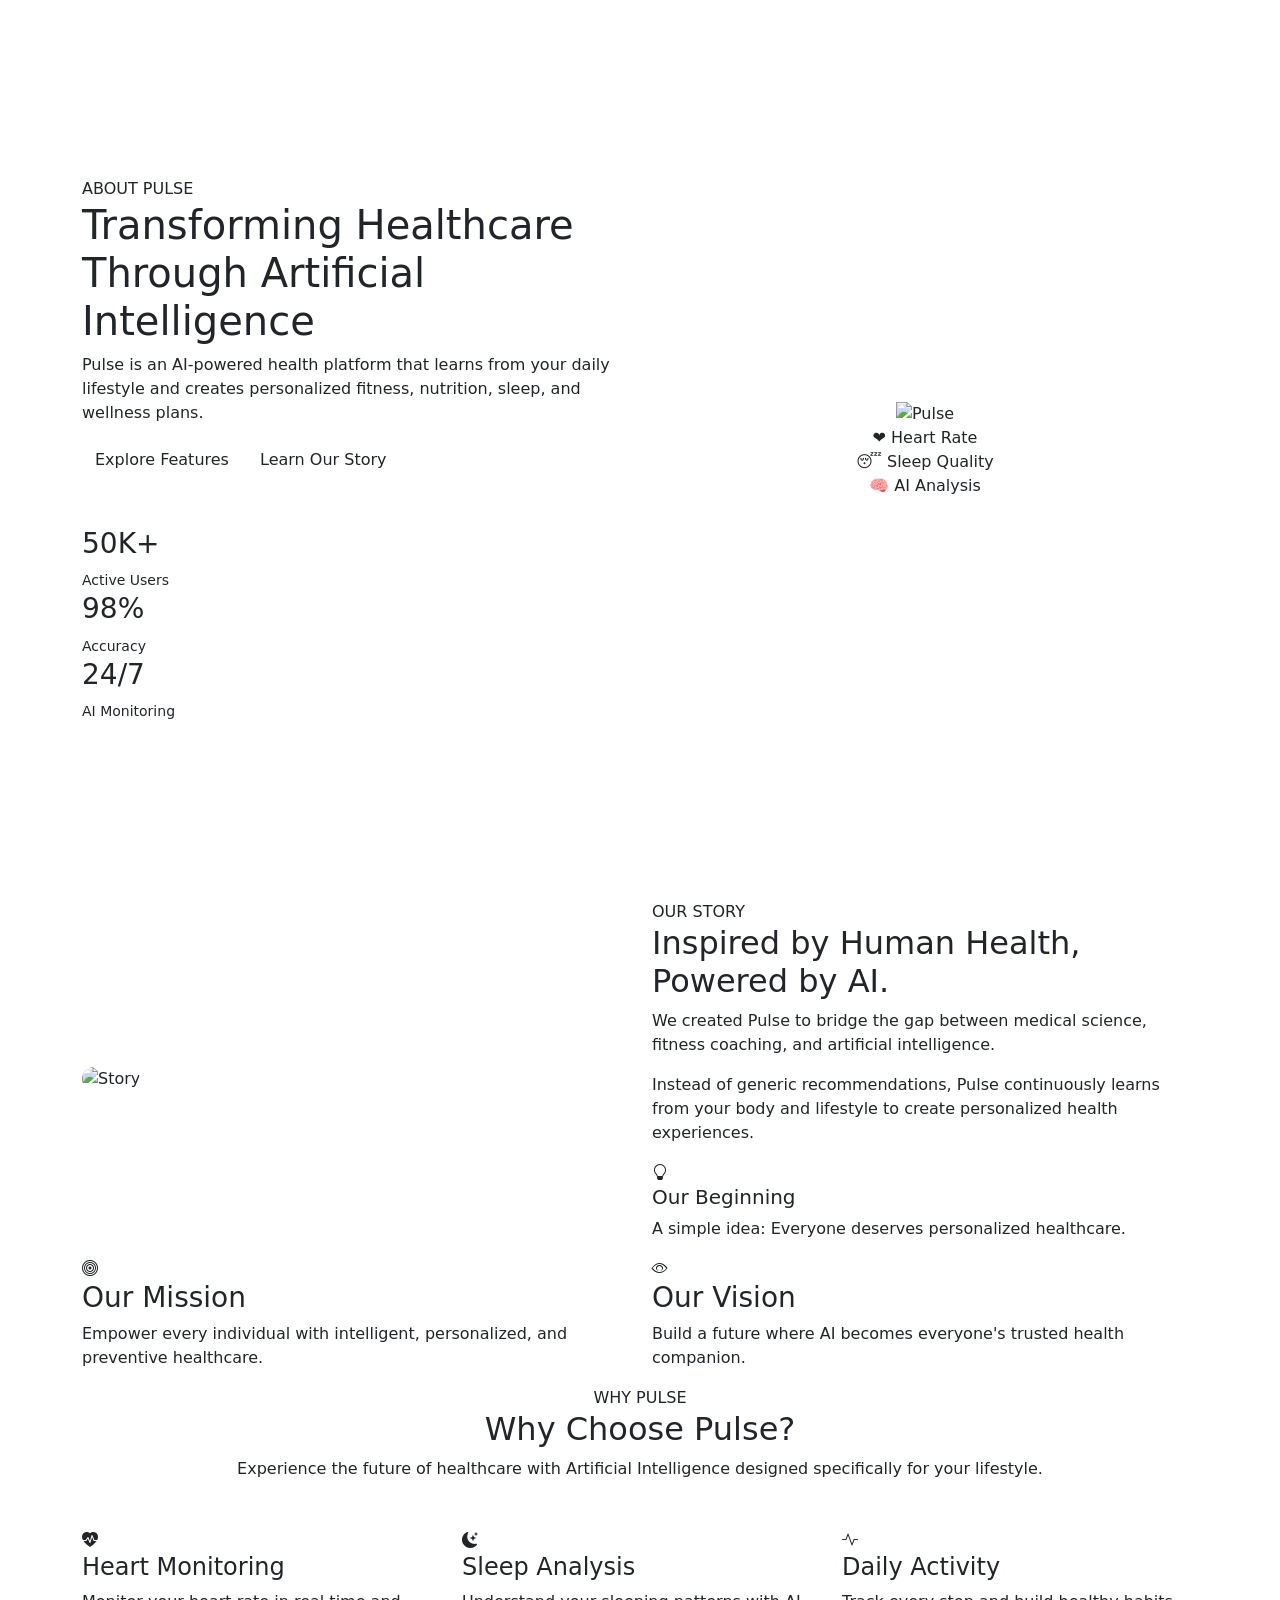
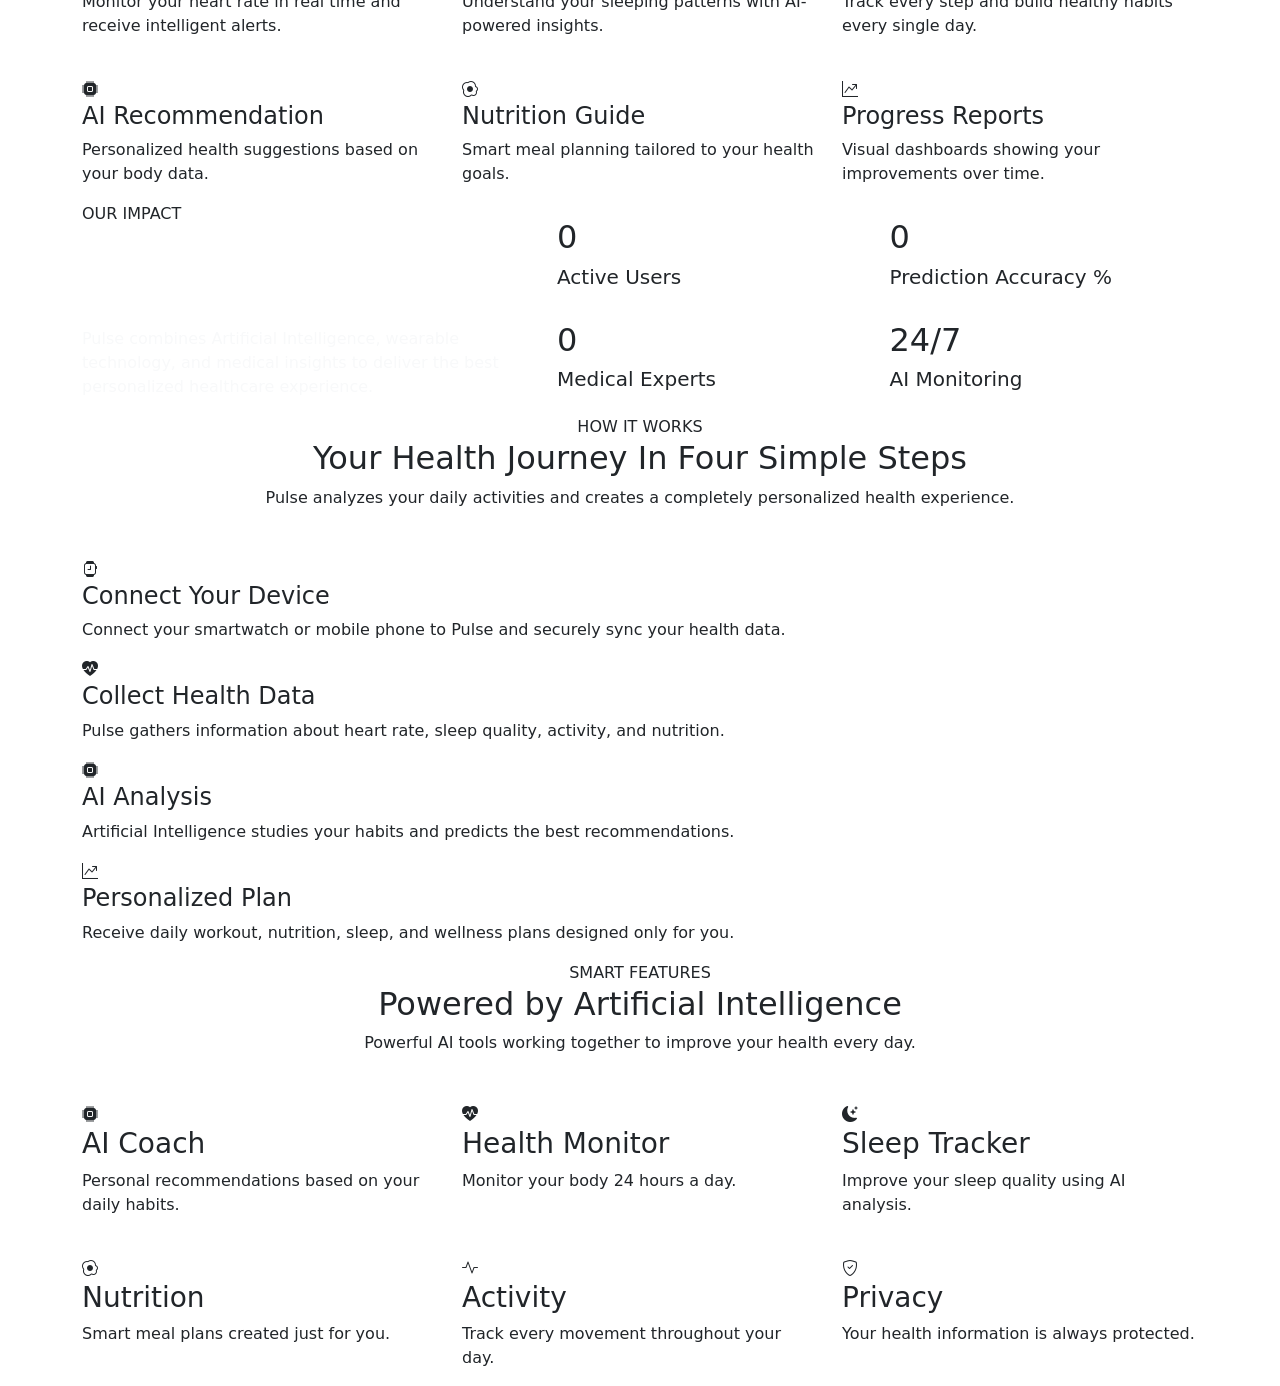
==== about.html @ 548b2546 "Add part 5 of about" ====
<!DOCTYPE html>
<html lang="en">

<head>

    <meta charset="UTF-8">
    <meta name="viewport" content="width=device-width, initial-scale=1.0">

    <title>Pulse | About</title>

    <!-- Bootstrap -->

    <link href="https://cdn.jsdelivr.net/npm/bootstrap@5.3.7/dist/css/bootstrap.min.css" rel="stylesheet">

    <!-- Bootstrap Icons -->

    <link rel="stylesheet"
        href="https://cdn.jsdelivr.net/npm/bootstrap-icons@1.11.3/font/bootstrap-icons.min.css">

    <!-- Google Font -->

    <link rel="preconnect" href="https://fonts.googleapis.com">

    <link rel="preconnect" href="https://fonts.gstatic.com" crossorigin>

    <link
        href="https://fonts.googleapis.com/css2?family=Poppins:wght@200;300;400;500;600;700;800&display=swap"
        rel="stylesheet">

    <!-- AOS -->

    <link href="https://unpkg.com/aos@2.3.4/dist/aos.css" rel="stylesheet">

    <!-- CSS -->

    <link rel="stylesheet" href="css/style.css">

</head>

<body>

    <!-- ========================= -->

    <!-- Floating Background -->

    <!-- ========================= -->

    <div class="blob blob1"></div>

    <div class="blob blob2"></div>

    <div class="blob blob3"></div>

    <!-- ========================= -->

    <!-- HERO SECTION -->

    <!-- ========================= -->

    <section class="hero">

        <div class="container">

            <div class="row align-items-center min-vh-100">

                <!-- Left -->

                <div class="col-lg-6" data-aos="fade-right">

                    <span class="badge-title">

                        ABOUT PULSE

                    </span>

                    <h1>

                        Transforming

                        <span>Healthcare</span>

                        Through Artificial Intelligence

                    </h1>

                    <p>

                        Pulse is an AI-powered health platform that learns from

                        your daily lifestyle and creates personalized

                        fitness, nutrition, sleep,

                        and wellness plans.

                    </p>

                    <div class="hero-btns">

                        <a href="#" class="btn btn-main">

                            Explore Features

                        </a>

                        <a href="#" class="btn btn-outline-custom">

                            Learn Our Story

                        </a>

                    </div>

                    <div class="hero-info mt-5">

                        <div>

                            <h3>50K+</h3>

                            <small>Active Users</small>

                        </div>

                        <div>

                            <h3>98%</h3>

                            <small>Accuracy</small>

                        </div>

                        <div>

                            <h3>24/7</h3>

                            <small>AI Monitoring</small>

                        </div>

                    </div>

                </div>

                <!-- Right -->

                <div class="col-lg-6 text-center" data-aos="zoom-in">

                    <div class="hero-image">

                        <img src="images/hero.png"

                            class="img-fluid"

                            alt="Pulse">

                        <!-- Floating Cards -->

                        <div class="floating-card card1">

                            ❤️ Heart Rate

                        </div>

                        <div class="floating-card card2">

                            😴 Sleep Quality

                        </div>

                        <div class="floating-card card3">

                            🧠 AI Analysis

                        </div>

                    </div>

                </div>

            </div>

        </div>

    </section>

    <!-- ========================= -->

    <!-- ABOUT INTRO -->

    <!-- ========================= -->

    <section class="about-section">

        <div class="container">

            <div class="row align-items-center">

                <div class="col-lg-6"

                    data-aos="fade-right">

                    <img

                        src="images/story.png"

                        class="img-fluid rounded-5"

                        alt="Story">

                </div>

                <div class="col-lg-6"

                    data-aos="fade-left">

                    <span class="section-subtitle">

                        OUR STORY

                    </span>

                    <h2>

                        Inspired by

                        Human Health,

                        Powered by AI.

                    </h2>

                    <p>

                        We created Pulse to bridge the gap

                        between medical science,

                        fitness coaching,

                        and artificial intelligence.

                    </p>

                    <p>

                        Instead of generic recommendations,

                        Pulse continuously learns from your

                        body and lifestyle to create

                        personalized health experiences.

                    </p>

                    <div class="story-box">

                        <i class="bi bi-lightbulb"></i>

                        <div>

                            <h5>Our Beginning</h5>

                            <p>

                                A simple idea:

                                Everyone deserves

                                personalized healthcare.

                            </p>

                        </div>

                    </div>

                </div>

            </div>

        </div>

    </section>

    <!-- ========================= -->

    <!-- Mission & Vision -->

    <!-- ========================= -->

    <section class="mission">

        <div class="container">

            <div class="row g-4">

                <div class="col-lg-6"

                    data-aos="fade-up">

                    <div class="glass-card">

                        <i class="bi bi-bullseye"></i>

                        <h3>

                            Our Mission

                        </h3>

                        <p>

                            Empower every individual

                            with intelligent,

                            personalized,

                            and preventive healthcare.

                        </p>

                    </div>

                </div>

                <div class="col-lg-6"

                    data-aos="fade-up"

                    data-aos-delay="200">

                    <div class="glass-card">

                        <i class="bi bi-eye"></i>

                        <h3>

                            Our Vision

                        </h3>

                        <p>

                            Build a future where AI

                            becomes everyone's

                            trusted health companion.

                        </p>

                    </div>

                </div>

            </div>

        </div>

    </section>





    <!-- ========================= -->
<!-- WHY PULSE -->
<!-- ========================= -->

<section class="why-pulse">

    <div class="container">

        <div class="text-center mb-5" data-aos="fade-up">

            <span class="section-subtitle">
                WHY PULSE
            </span>

            <h2 class="section-title">

                Why Choose Pulse?

            </h2>

            <p class="section-text">

                Experience the future of healthcare with
                Artificial Intelligence designed
                specifically for your lifestyle.

            </p>

        </div>

        <div class="row g-4">

            <div class="col-lg-4 col-md-6" data-aos="zoom-in">

                <div class="feature-card">

                    <div class="feature-icon">

                        <i class="bi bi-heart-pulse-fill"></i>

                    </div>

                    <h4>

                        Heart Monitoring

                    </h4>

                    <p>

                        Monitor your heart rate in real time and receive intelligent alerts.

                    </p>

                </div>

            </div>

            <div class="col-lg-4 col-md-6" data-aos="zoom-in" data-aos-delay="100">

                <div class="feature-card">

                    <div class="feature-icon">

                        <i class="bi bi-moon-stars-fill"></i>

                    </div>

                    <h4>

                        Sleep Analysis

                    </h4>

                    <p>

                        Understand your sleeping patterns with AI-powered insights.

                    </p>

                </div>

            </div>

            <div class="col-lg-4 col-md-6" data-aos="zoom-in" data-aos-delay="200">

                <div class="feature-card">

                    <div class="feature-icon">

                        <i class="bi bi-activity"></i>

                    </div>

                    <h4>

                        Daily Activity

                    </h4>

                    <p>

                        Track every step and build healthy habits every single day.

                    </p>

                </div>

            </div>

            <div class="col-lg-4 col-md-6" data-aos="zoom-in">

                <div class="feature-card">

                    <div class="feature-icon">

                        <i class="bi bi-cpu-fill"></i>

                    </div>

                    <h4>

                        AI Recommendation

                    </h4>

                    <p>

                        Personalized health suggestions based on your body data.

                    </p>

                </div>

            </div>

            <div class="col-lg-4 col-md-6" data-aos="zoom-in" data-aos-delay="100">

                <div class="feature-card">

                    <div class="feature-icon">

                        <i class="bi bi-egg-fried"></i>

                    </div>

                    <h4>

                        Nutrition Guide

                    </h4>

                    <p>

                        Smart meal planning tailored to your health goals.

                    </p>

                </div>

            </div>

            <div class="col-lg-4 col-md-6" data-aos="zoom-in" data-aos-delay="200">

                <div class="feature-card">

                    <div class="feature-icon">

                        <i class="bi bi-graph-up-arrow"></i>

                    </div>

                    <h4>

                        Progress Reports

                    </h4>

                    <p>

                        Visual dashboards showing your improvements over time.

                    </p>

                </div>

            </div>

        </div>

    </div>

</section>



<!--==========================
STATISTICS
===========================-->

<section class="statistics">

<div class="container">

<div class="row align-items-center">

<div class="col-lg-5" data-aos="fade-right">

<span class="section-subtitle">

OUR IMPACT

</span>

<h2 class="text-white mb-4">

Helping Thousands Live
Healthier Every Day

</h2>

<p class="text-light">

Pulse combines Artificial Intelligence,
wearable technology,
and medical insights
to deliver the best
personalized healthcare experience.

</p>

</div>

<div class="col-lg-7">

<div class="row g-4">

<div class="col-md-6">

<div class="stat-card" data-aos="zoom-in">

<h2 class="counter" data-target="50000">

0

</h2>

<h5>

Active Users

</h5>

</div>

</div>

<div class="col-md-6">

<div class="stat-card" data-aos="zoom-in">

<h2 class="counter"

data-target="98">

0

</h2>

<h5>

Prediction Accuracy %

</h5>

</div>

</div>

<div class="col-md-6">

<div class="stat-card" data-aos="zoom-in">

<h2 class="counter"

data-target="150">

0

</h2>

<h5>

Medical Experts

</h5>

</div>

</div>

<div class="col-md-6">

<div class="stat-card" data-aos="zoom-in">

<h2>

24/7

</h2>

<h5>

AI Monitoring

</h5>

</div>

</div>

</div>

</div>

</div>

</div>

</section>


<!--==========================
HOW IT WORKS
===========================-->

<section class="how-it-works">

    <div class="container">

        <div class="text-center mb-5" data-aos="fade-up">

            <span class="section-subtitle">

                HOW IT WORKS

            </span>

            <h2 class="section-title">

                Your Health Journey
                In Four Simple Steps

            </h2>

            <p class="section-text">

                Pulse analyzes your daily activities
                and creates a completely personalized
                health experience.

            </p>

        </div>

        <div class="timeline">

            <!-- Step 1 -->

            <div class="timeline-item" data-aos="fade-right">

                <div class="timeline-icon">

                    <i class="bi bi-smartwatch"></i>

                </div>

                <div class="timeline-content">

                    <h4>

                        Connect Your Device

                    </h4>

                    <p>

                        Connect your smartwatch or
                        mobile phone to Pulse and
                        securely sync your health data.

                    </p>

                </div>

            </div>

            <!-- Step 2 -->

            <div class="timeline-item" data-aos="fade-left">

                <div class="timeline-icon">

                    <i class="bi bi-heart-pulse-fill"></i>

                </div>

                <div class="timeline-content">

                    <h4>

                        Collect Health Data

                    </h4>

                    <p>

                        Pulse gathers information about
                        heart rate, sleep quality,
                        activity, and nutrition.

                    </p>

                </div>

            </div>

            <!-- Step 3 -->

            <div class="timeline-item" data-aos="fade-right">

                <div class="timeline-icon">

                    <i class="bi bi-cpu-fill"></i>

                </div>

                <div class="timeline-content">

                    <h4>

                        AI Analysis

                    </h4>

                    <p>

                        Artificial Intelligence studies
                        your habits and predicts the
                        best recommendations.

                    </p>

                </div>

            </div>

            <!-- Step 4 -->

            <div class="timeline-item" data-aos="fade-left">

                <div class="timeline-icon">

                    <i class="bi bi-graph-up-arrow"></i>

                </div>

                <div class="timeline-content">

                    <h4>

                        Personalized Plan

                    </h4>

                    <p>

                        Receive daily workout,
                        nutrition, sleep,
                        and wellness plans
                        designed only for you.

                    </p>

                </div>

            </div>

        </div>

    </div>

</section>

<!--==============================
 AI FEATURES
================================-->

<section class="ai-features">

<div class="container">

<div class="text-center mb-5">

<span class="section-subtitle">

SMART FEATURES

</span>

<h2 class="section-title">

Powered by Artificial Intelligence

</h2>

<p class="section-text">

Powerful AI tools working together
to improve your health every day.

</p>

</div>

<div class="row g-4">

<div class="col-lg-4 col-md-6">

<div class="ai-card">

<div class="icon-box">

<i class="bi bi-cpu-fill"></i>

</div>

<h3>AI Coach</h3>

<p>

Personal recommendations
based on your daily habits.

</p>

</div>

</div>

<div class="col-lg-4 col-md-6">

<div class="ai-card">

<div class="icon-box">

<i class="bi bi-heart-pulse-fill"></i>

</div>

<h3>Health Monitor</h3>

<p>

Monitor your body
24 hours a day.

</p>

</div>

</div>

<div class="col-lg-4 col-md-6">

<div class="ai-card">

<div class="icon-box">

<i class="bi bi-moon-stars-fill"></i>

</div>

<h3>Sleep Tracker</h3>

<p>

Improve your sleep quality
using AI analysis.

</p>

</div>

</div>

<div class="col-lg-4 col-md-6">

<div class="ai-card">

<div class="icon-box">

<i class="bi bi-egg-fried"></i>

</div>

<h3>Nutrition</h3>

<p>

Smart meal plans
created just for you.

</p>

</div>

</div>

<div class="col-lg-4 col-md-6">

<div class="ai-card">

<div class="icon-box">

<i class="bi bi-activity"></i>

</div>

<h3>Activity</h3>

<p>

Track every movement
throughout your day.

</p>

</div>

</div>

<div class="col-lg-4 col-md-6">

<div class="ai-card">

<div class="icon-box">

<i class="bi bi-shield-check"></i>

</div>

<h3>Privacy</h3>

<p>

Your health information
is always protected.

</p>

</div>

</div>

</div>

</div>

</section>

    <!-- JS -->

    <script src="https://cdn.jsdelivr.net/npm/bootstrap@5.3.7/dist/js/bootstrap.bundle.min.js"></script>

    <script src="https://unpkg.com/aos@2.3.4/dist/aos.js"></script>

    <script>

        AOS.init({

            duration: 1000,

            once: true

        });

    </script>

    <script src="js/script.js"></script>

</body>

</html>
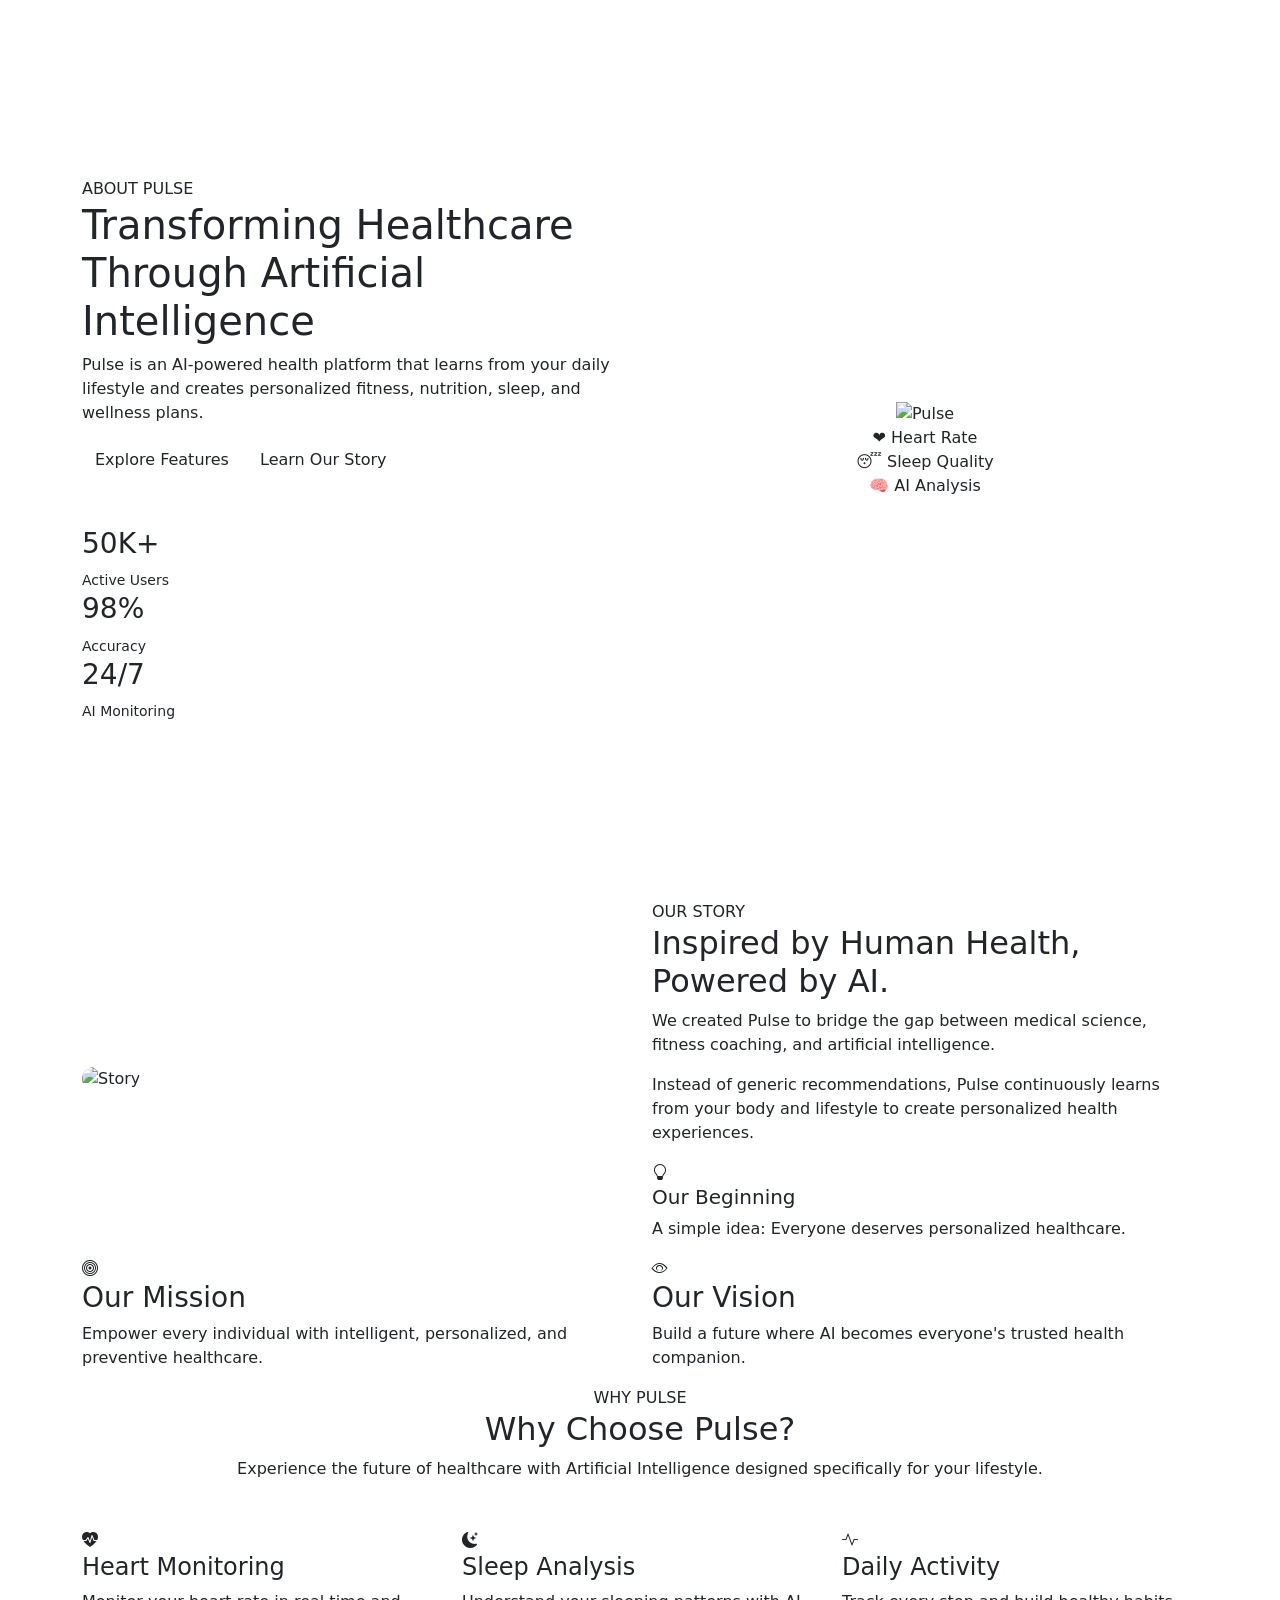
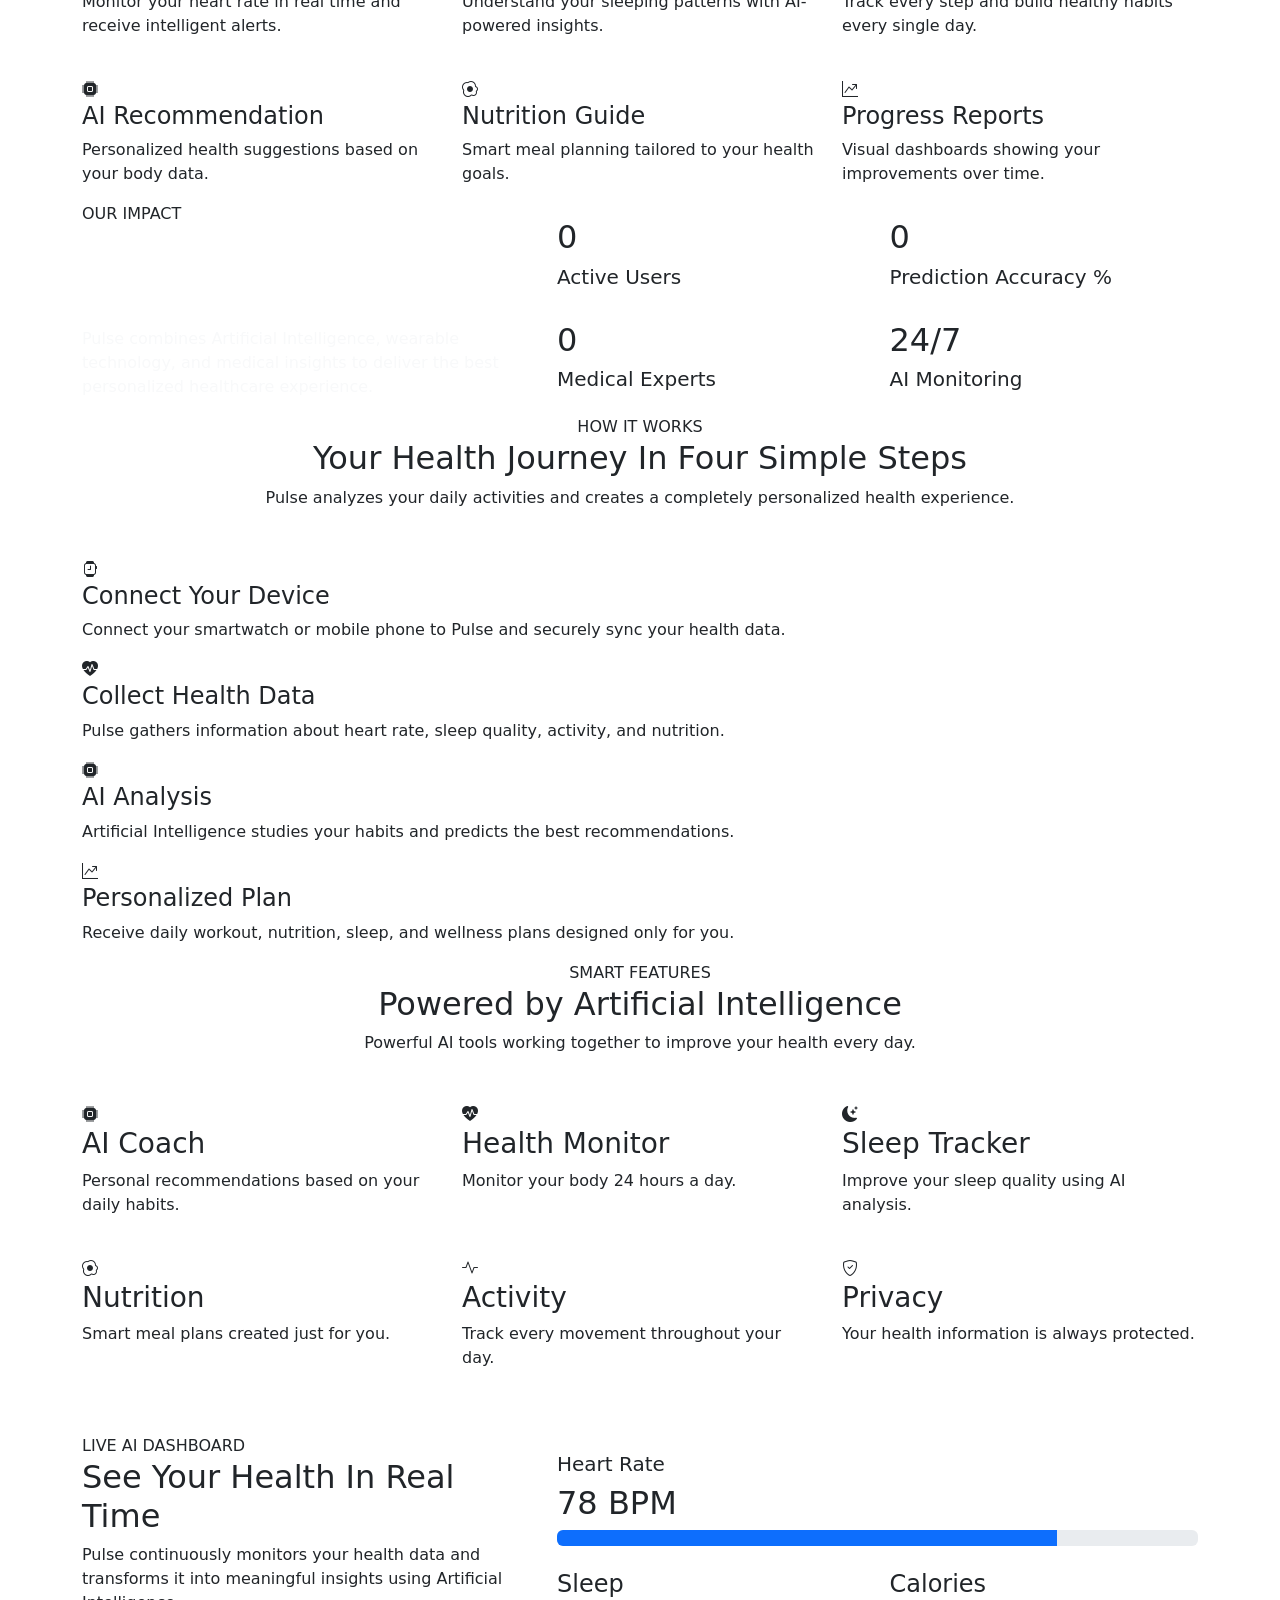
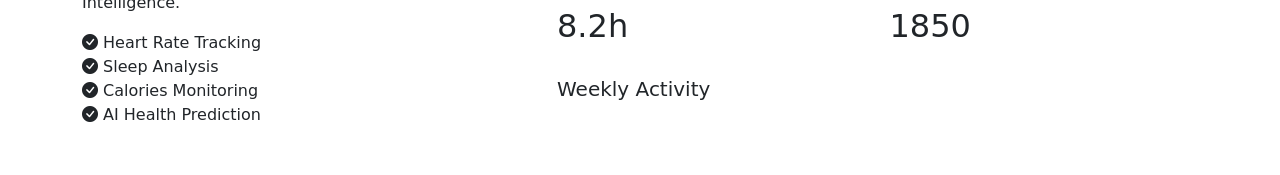
==== commit c26ec3b1: "new part of About" ====
--- a/about.html
+++ b/about.html
@@ -1036,6 +1036,168 @@
 
 </section>
 
+
+
+<section class="dashboard-preview py-5">
+
+<div class="container">
+
+<div class="row align-items-center">
+
+<div class="col-lg-5">
+
+<span class="section-subtitle">
+
+LIVE AI DASHBOARD
+
+</span>
+
+<h2 class="section-title">
+
+See Your Health
+In Real Time
+
+</h2>
+
+<p class="section-text">
+
+Pulse continuously monitors your
+health data and transforms it
+into meaningful insights using
+Artificial Intelligence.
+
+</p>
+
+<div class="dashboard-list">
+
+<div>
+
+<i class="bi bi-check-circle-fill"></i>
+
+Heart Rate Tracking
+
+</div>
+
+<div>
+
+<i class="bi bi-check-circle-fill"></i>
+
+Sleep Analysis
+
+</div>
+
+<div>
+
+<i class="bi bi-check-circle-fill"></i>
+
+Calories Monitoring
+
+</div>
+
+<div>
+
+<i class="bi bi-check-circle-fill"></i>
+
+AI Health Prediction
+
+</div>
+
+</div>
+
+</div>
+
+<div class="col-lg-7">
+
+<div class="dashboard">
+
+<div class="top-card">
+
+<h5>Heart Rate</h5>
+
+<h2>
+
+78 BPM
+
+</h2>
+
+<div class="progress">
+
+<div class="progress-bar"
+
+style="width:78%">
+
+</div>
+
+</div>
+
+</div>
+
+<div class="row mt-4">
+
+<div class="col-md-6">
+
+<div class="mini-card">
+
+<h4>Sleep</h4>
+
+<h2>8.2h</h2>
+
+</div>
+
+</div>
+
+<div class="col-md-6">
+
+<div class="mini-card">
+
+<h4>Calories</h4>
+
+<h2>1850</h2>
+
+</div>
+
+</div>
+
+</div>
+
+<div class="chart-card mt-4">
+
+<h5>
+
+Weekly Activity
+
+</h5>
+
+<div class="fake-chart">
+
+<span></span>
+
+<span></span>
+
+<span></span>
+
+<span></span>
+
+<span></span>
+
+<span></span>
+
+<span></span>
+
+</div>
+
+</div>
+
+</div>
+
+</div>
+
+</div>
+
+</div>
+
+</section>
+
     <!-- JS -->
 
     <script src="https://cdn.jsdelivr.net/npm/bootstrap@5.3.7/dist/js/bootstrap.bundle.min.js"></script>
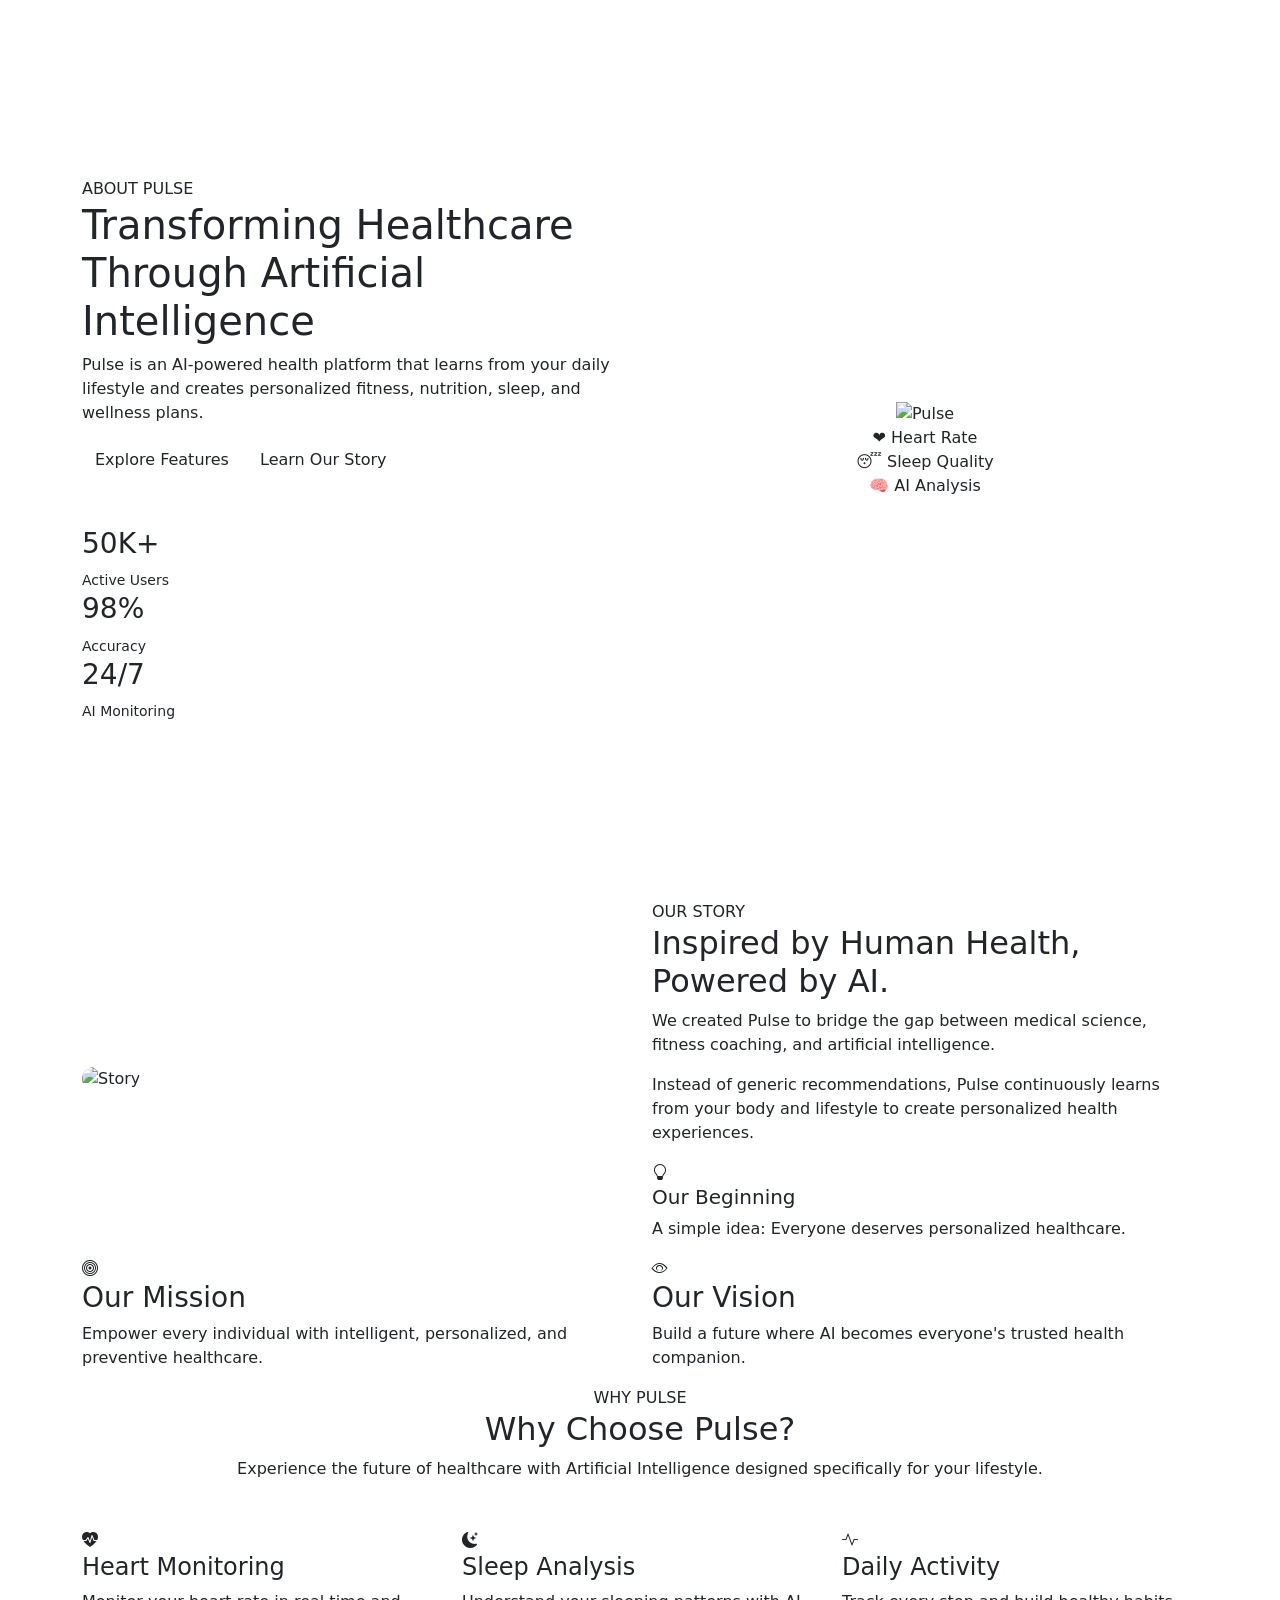
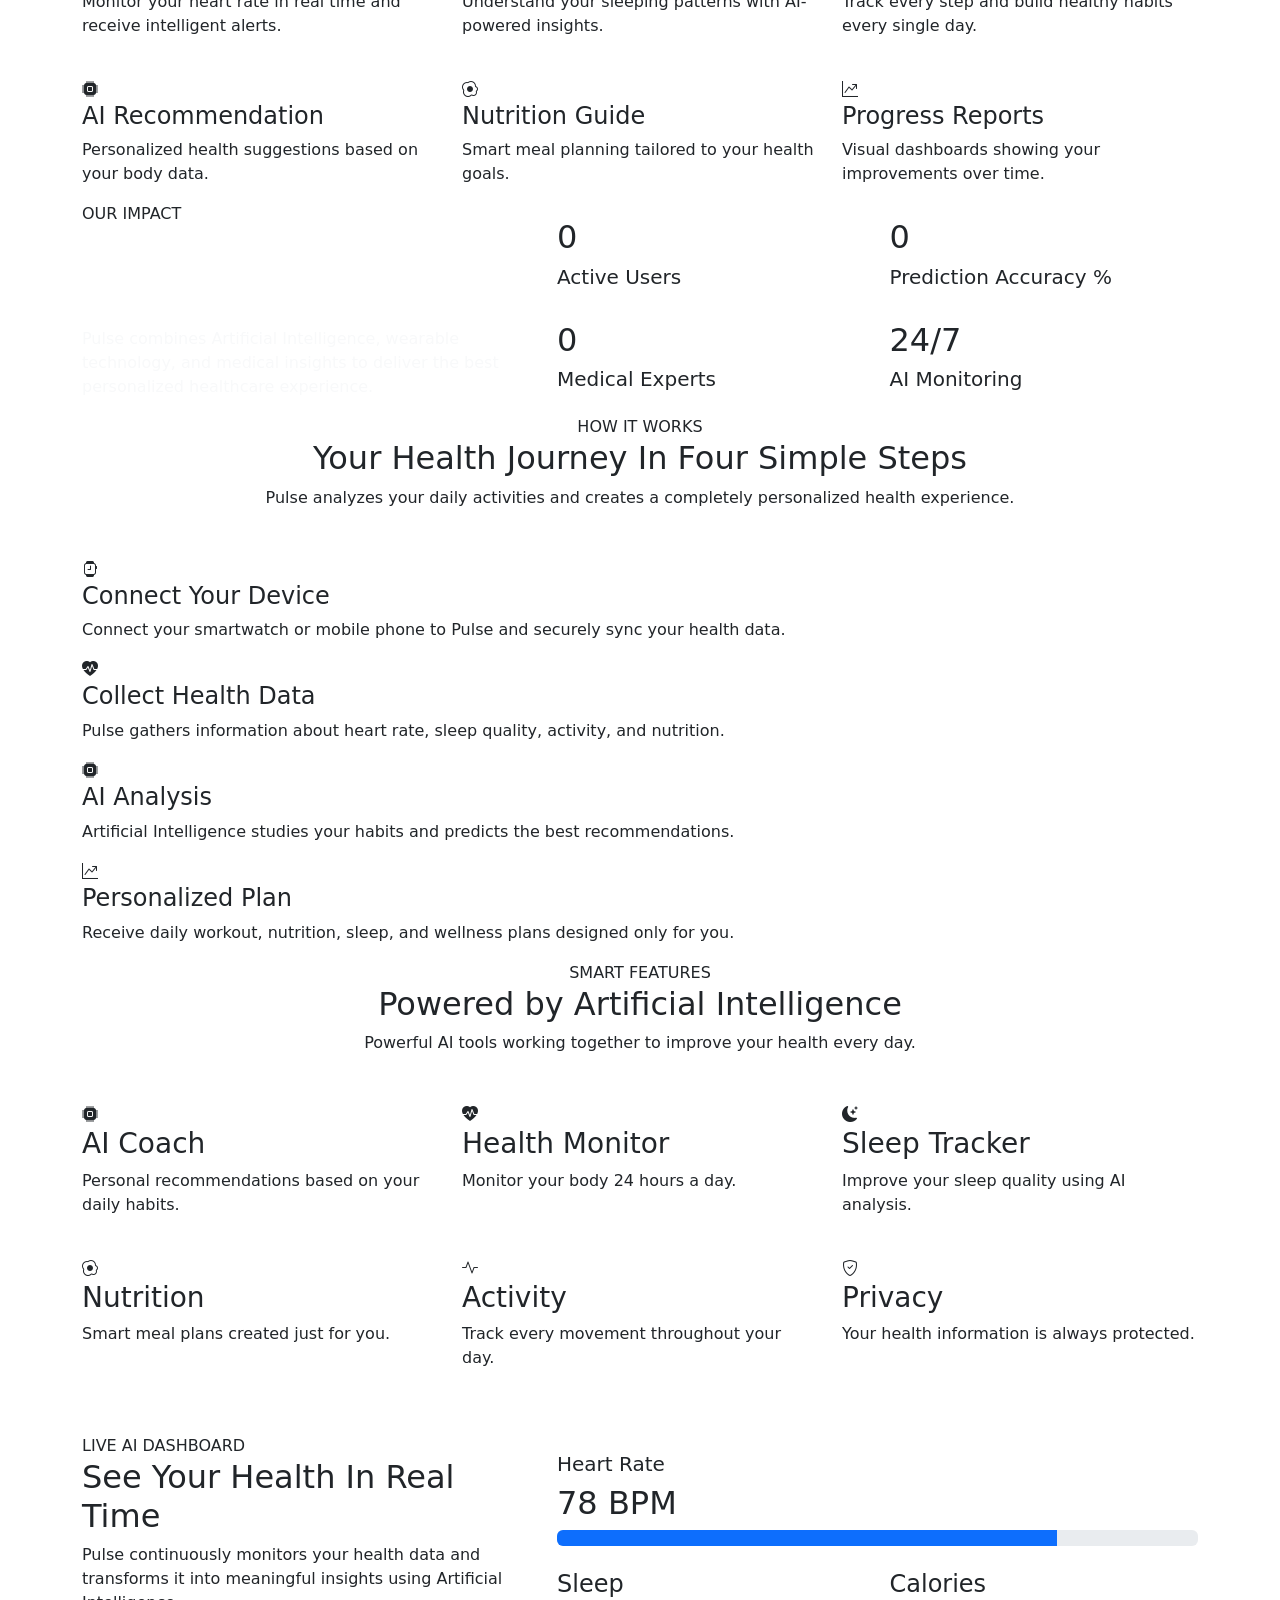
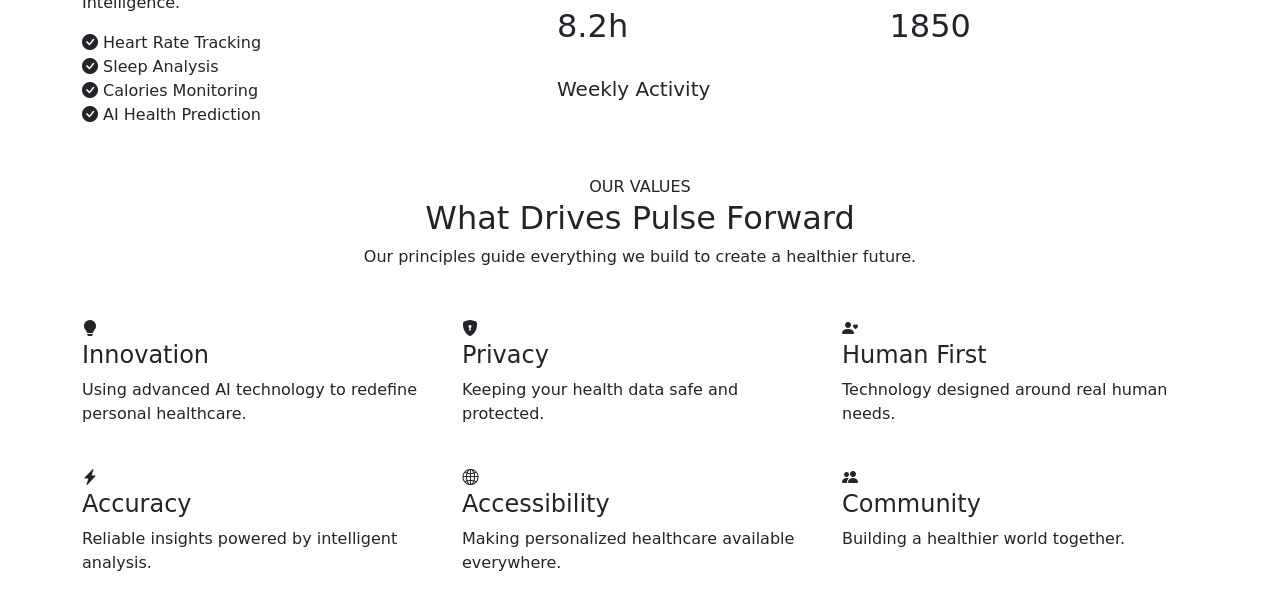
==== commit 71167d8f: "Add part7 with style" ====
--- a/about.html
+++ b/about.html
@@ -1198,6 +1198,166 @@
 
 </section>
 
+<!--=========================
+CORE VALUES
+==========================-->
+
+<section class="core-values">
+
+<div class="container">
+
+<div class="text-center mb-5" data-aos="fade-up">
+
+<span class="section-subtitle">
+OUR VALUES
+</span>
+
+<h2 class="section-title">
+What Drives Pulse Forward
+</h2>
+
+<p class="section-text">
+Our principles guide everything we build
+to create a healthier future.
+</p>
+
+</div>
+
+
+<div class="row g-4">
+
+
+<div class="col-lg-4 col-md-6">
+
+<div class="value-card">
+
+<i class="bi bi-lightbulb-fill"></i>
+
+<h4>
+Innovation
+</h4>
+
+<p>
+Using advanced AI technology
+to redefine personal healthcare.
+</p>
+
+</div>
+
+</div>
+
+
+
+<div class="col-lg-4 col-md-6">
+
+<div class="value-card">
+
+<i class="bi bi-shield-lock-fill"></i>
+
+<h4>
+Privacy
+</h4>
+
+<p>
+Keeping your health data
+safe and protected.
+</p>
+
+</div>
+
+</div>
+
+
+
+<div class="col-lg-4 col-md-6">
+
+<div class="value-card">
+
+<i class="bi bi-person-heart"></i>
+
+<h4>
+Human First
+</h4>
+
+<p>
+Technology designed around
+real human needs.
+</p>
+
+</div>
+
+</div>
+
+
+
+<div class="col-lg-4 col-md-6">
+
+<div class="value-card">
+
+<i class="bi bi-lightning-charge-fill"></i>
+
+<h4>
+Accuracy
+</h4>
+
+<p>
+Reliable insights powered
+by intelligent analysis.
+</p>
+
+</div>
+
+</div>
+
+
+
+<div class="col-lg-4 col-md-6">
+
+<div class="value-card">
+
+<i class="bi bi-globe2"></i>
+
+<h4>
+Accessibility
+</h4>
+
+<p>
+Making personalized healthcare
+available everywhere.
+</p>
+
+</div>
+
+</div>
+
+
+
+<div class="col-lg-4 col-md-6">
+
+<div class="value-card">
+
+<i class="bi bi-people-fill"></i>
+
+<h4>
+Community
+</h4>
+
+<p>
+Building a healthier world
+together.
+</p>
+
+</div>
+
+</div>
+
+
+</div>
+
+</div>
+
+</section>
+
     <!-- JS -->
 
     <script src="https://cdn.jsdelivr.net/npm/bootstrap@5.3.7/dist/js/bootstrap.bundle.min.js"></script>
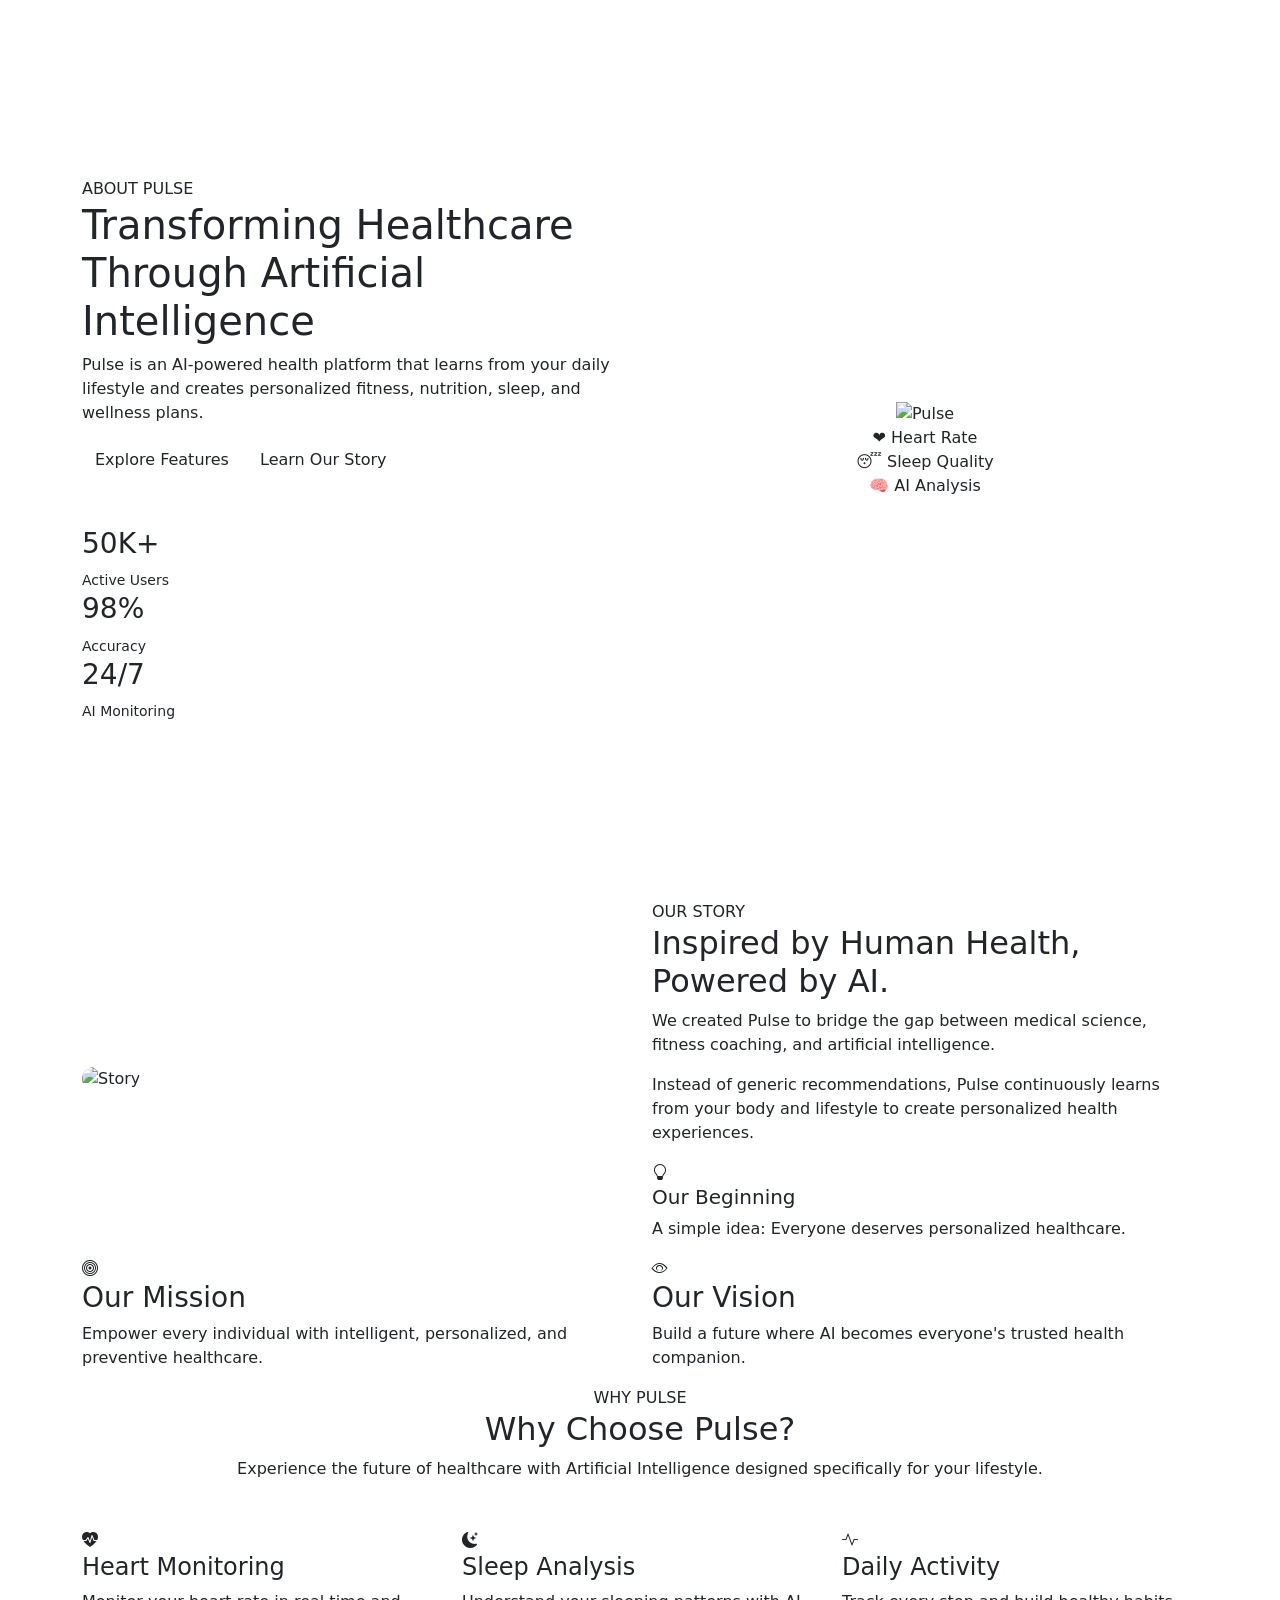
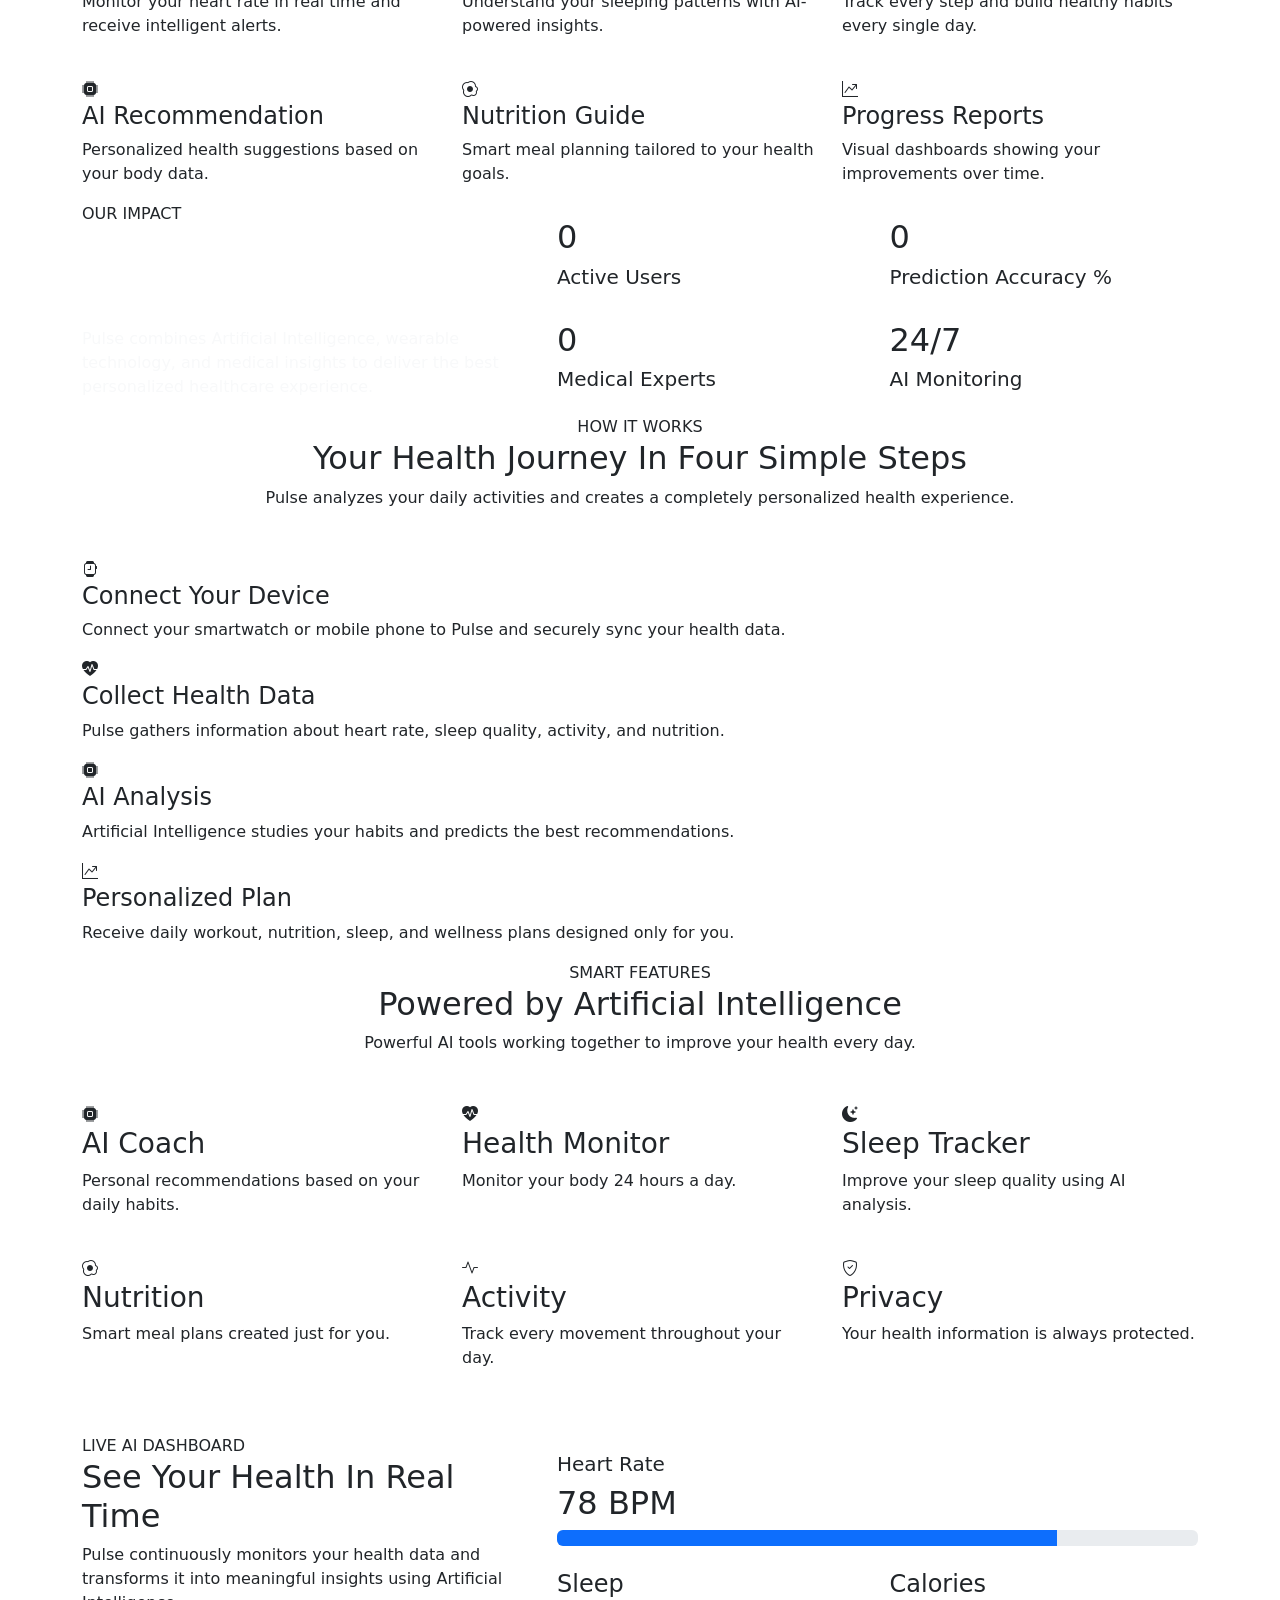
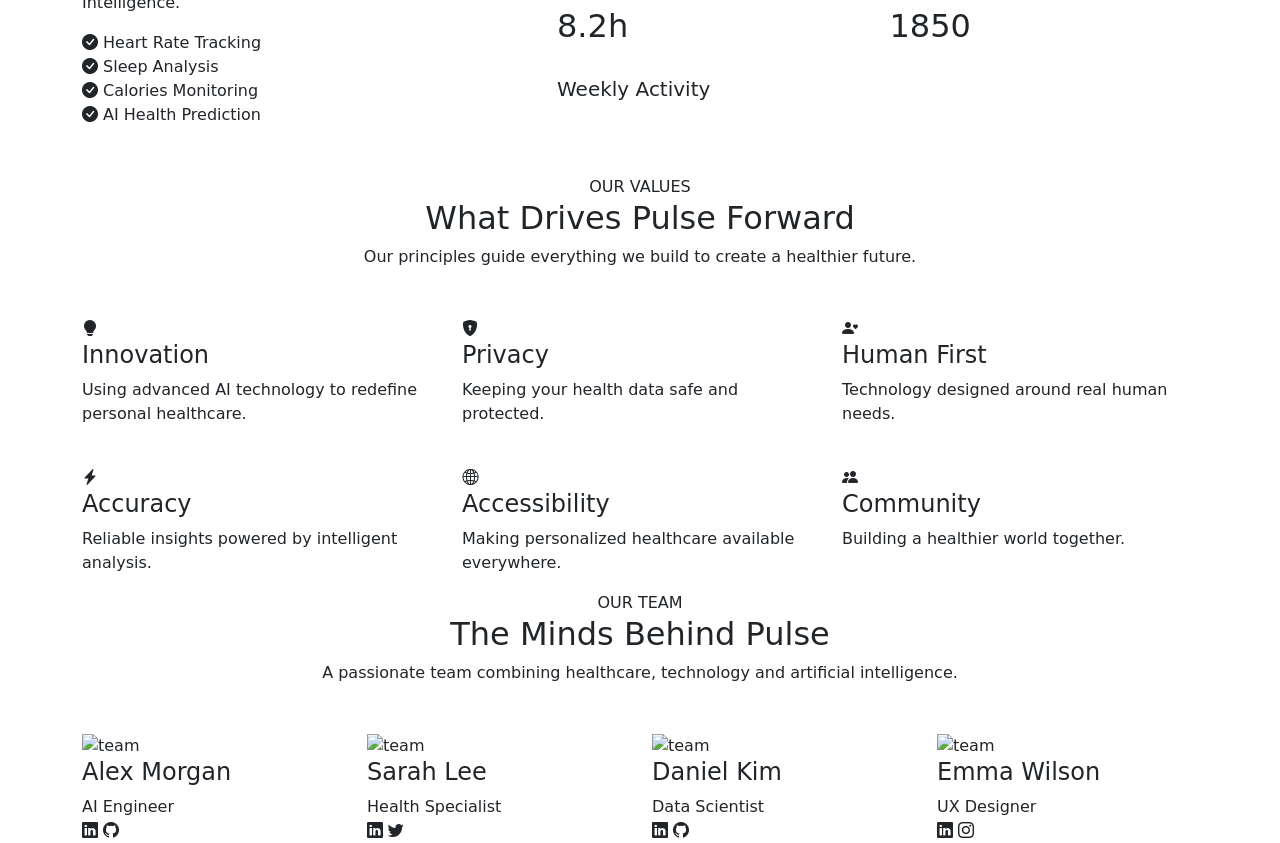
==== commit 54d15d9b: "Add finali part" ====
--- a/about.html
+++ b/about.html
@@ -1358,6 +1358,158 @@
 
 </section>
 
+
+<!--=========================
+TEAM SECTION
+==========================-->
+
+<section class="team-section">
+
+<div class="container">
+
+
+<div class="text-center mb-5">
+
+<span class="section-subtitle">
+OUR TEAM
+</span>
+
+<h2 class="section-title">
+The Minds Behind Pulse
+</h2>
+
+<p class="section-text">
+A passionate team combining healthcare,
+technology and artificial intelligence.
+</p>
+
+</div>
+
+
+
+<div class="row g-4">
+
+
+
+<div class="col-lg-3 col-md-6">
+
+<div class="team-card">
+
+<img src="images/team1.jpg" alt="team">
+
+<h4>
+Alex Morgan
+</h4>
+
+<span>
+AI Engineer
+</span>
+
+<div class="social">
+
+<i class="bi bi-linkedin"></i>
+
+<i class="bi bi-github"></i>
+
+</div>
+
+</div>
+
+</div>
+
+
+
+<div class="col-lg-3 col-md-6">
+
+<div class="team-card">
+
+<img src="images/team2.jpg" alt="team">
+
+<h4>
+Sarah Lee
+</h4>
+
+<span>
+Health Specialist
+</span>
+
+<div class="social">
+
+<i class="bi bi-linkedin"></i>
+
+<i class="bi bi-twitter"></i>
+
+</div>
+
+</div>
+
+</div>
+
+
+
+
+<div class="col-lg-3 col-md-6">
+
+<div class="team-card">
+
+<img src="images/team3.jpg" alt="team">
+
+<h4>
+Daniel Kim
+</h4>
+
+<span>
+Data Scientist
+</span>
+
+<div class="social">
+
+<i class="bi bi-linkedin"></i>
+
+<i class="bi bi-github"></i>
+
+</div>
+
+</div>
+
+</div>
+
+
+
+
+<div class="col-lg-3 col-md-6">
+
+<div class="team-card">
+
+<img src="images/team4.jpg" alt="team">
+
+<h4>
+Emma Wilson
+</h4>
+
+<span>
+UX Designer
+</span>
+
+<div class="social">
+
+<i class="bi bi-linkedin"></i>
+
+<i class="bi bi-instagram"></i>
+
+</div>
+
+</div>
+
+</div>
+
+
+</div>
+
+</div>
+
+</section>
+
     <!-- JS -->
 
     <script src="https://cdn.jsdelivr.net/npm/bootstrap@5.3.7/dist/js/bootstrap.bundle.min.js"></script>
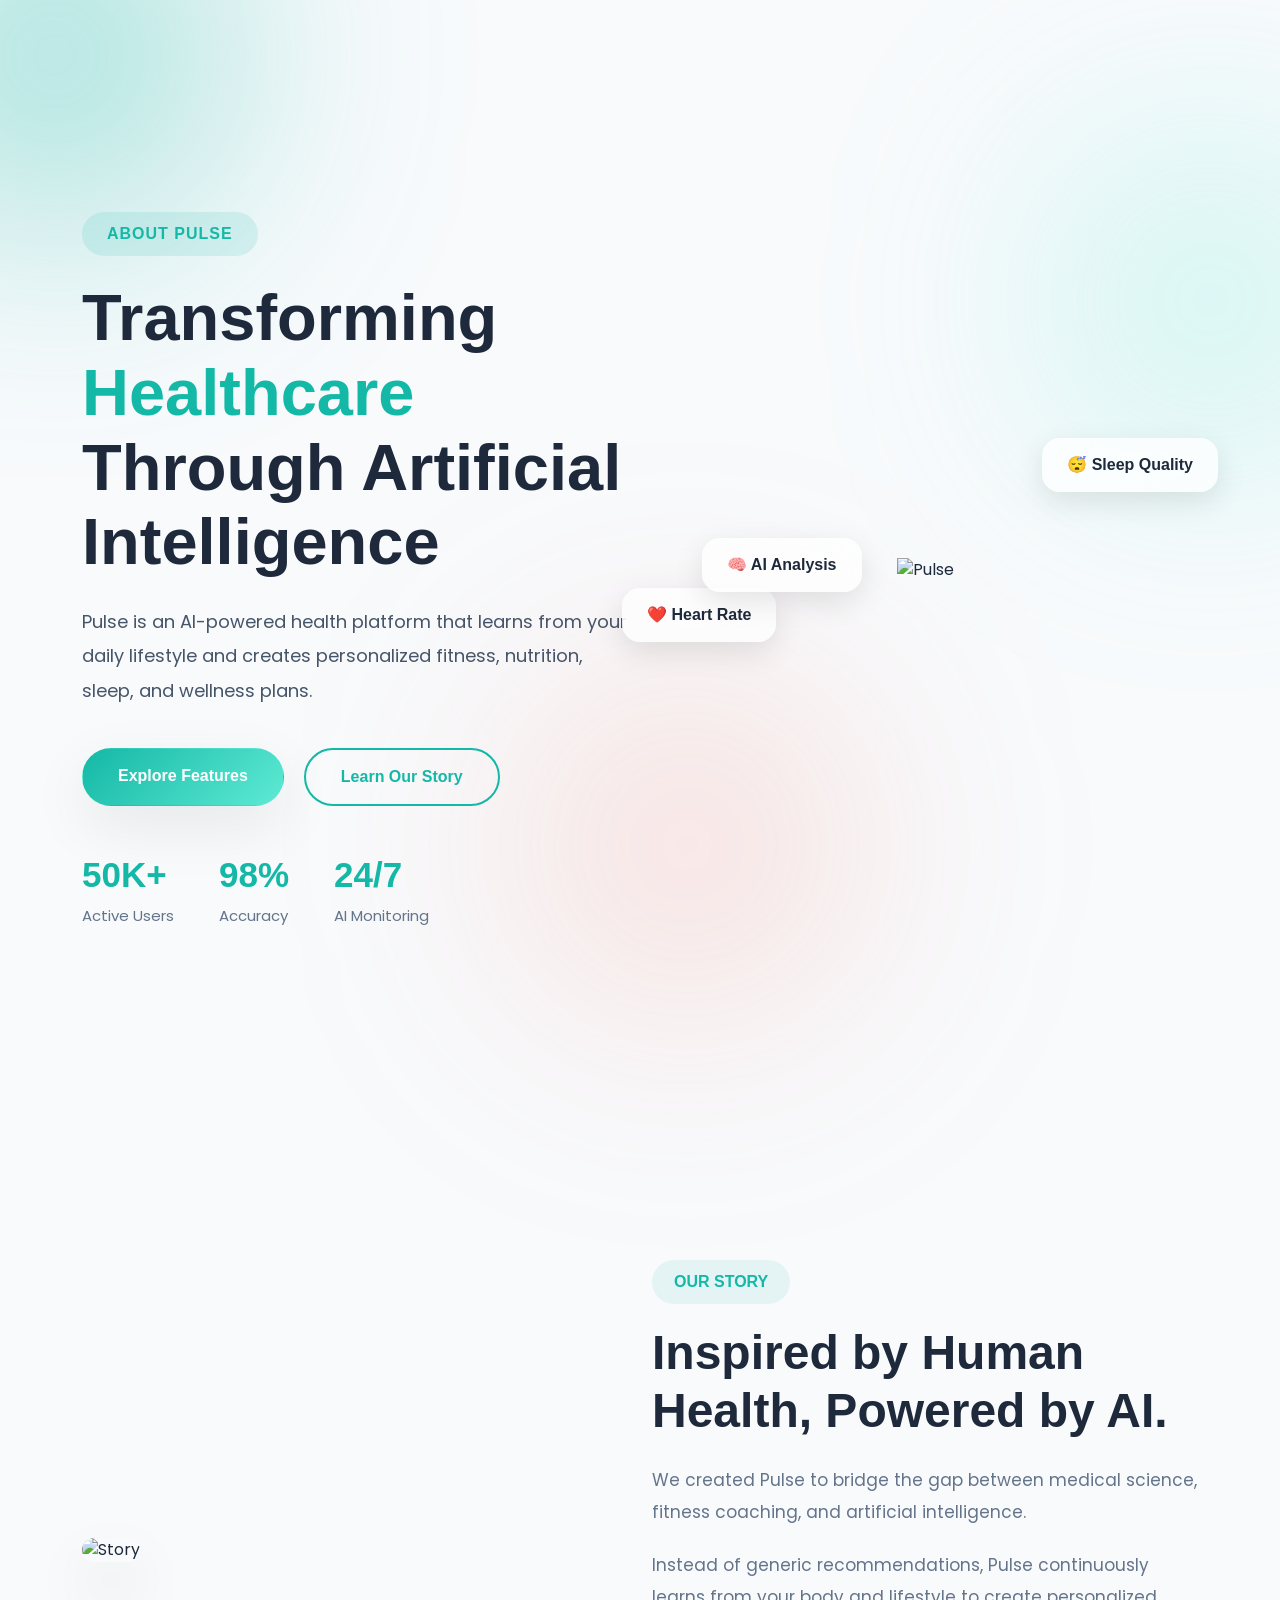
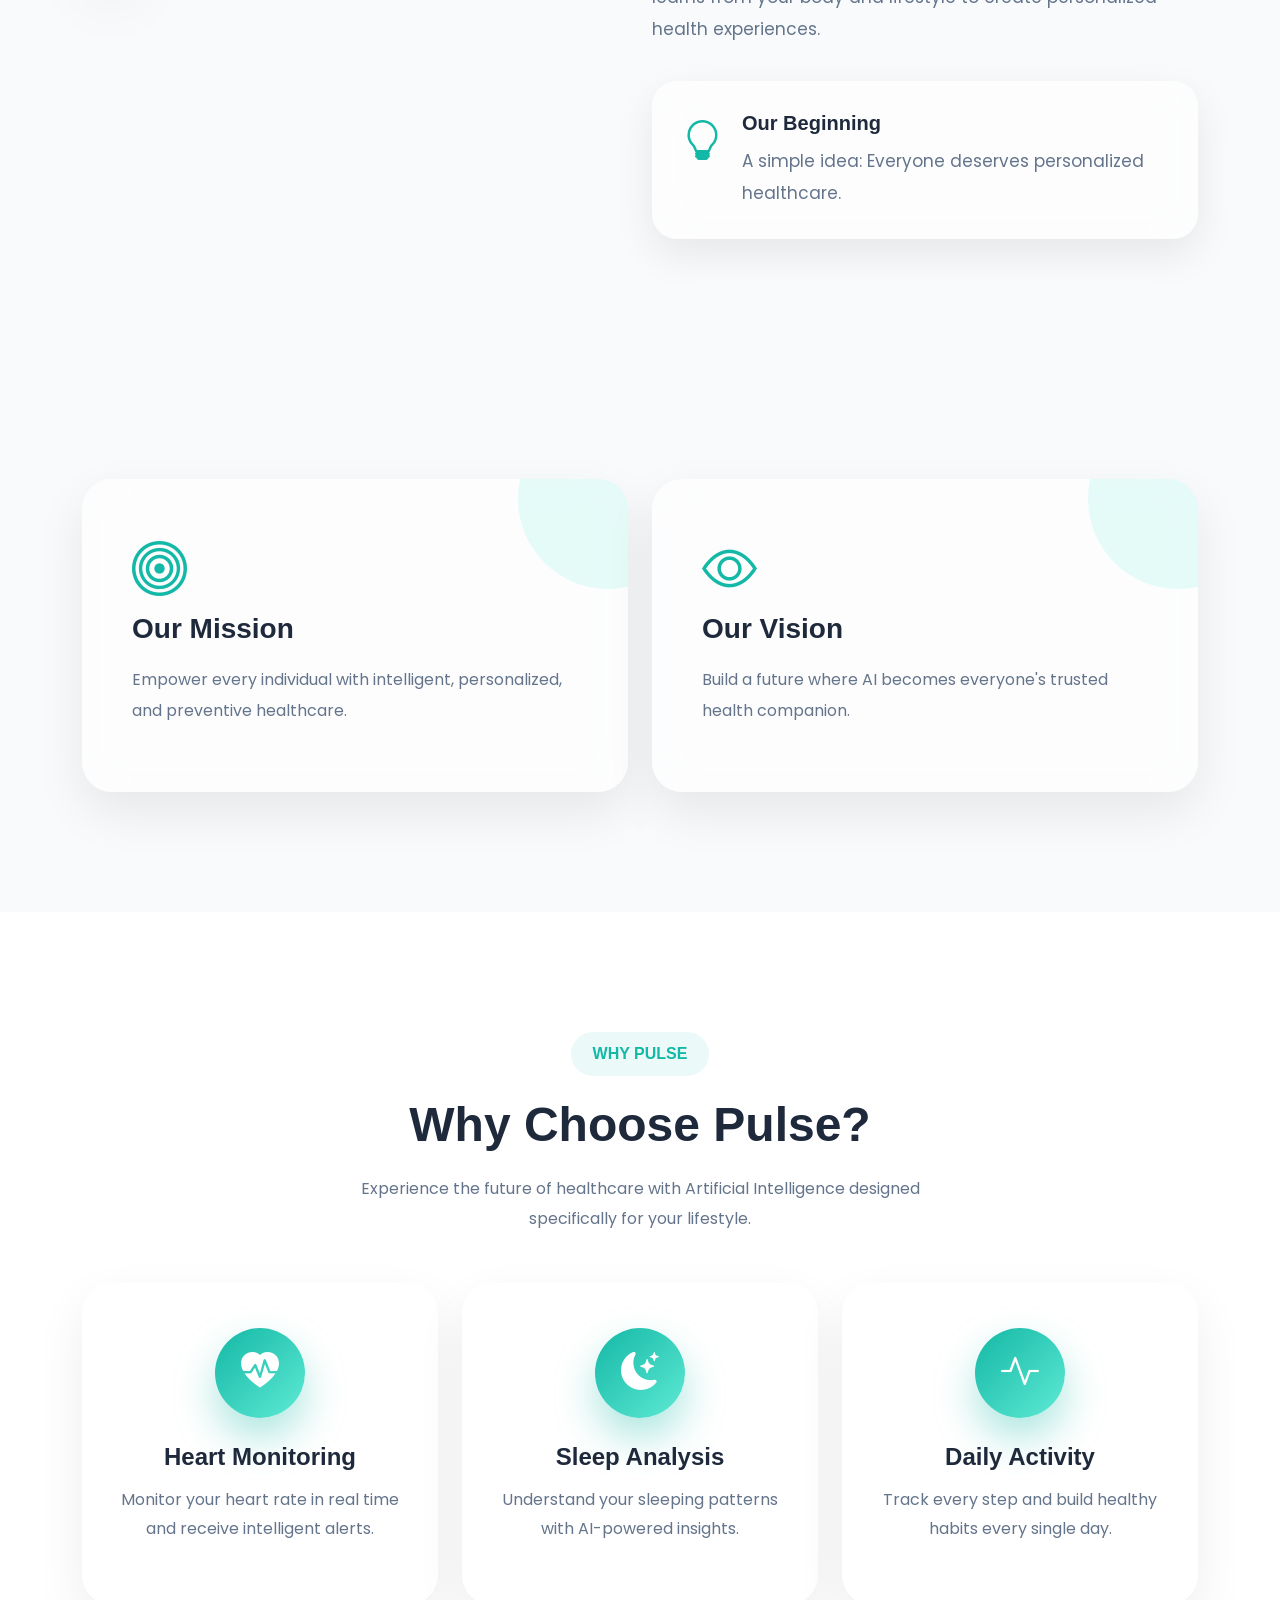
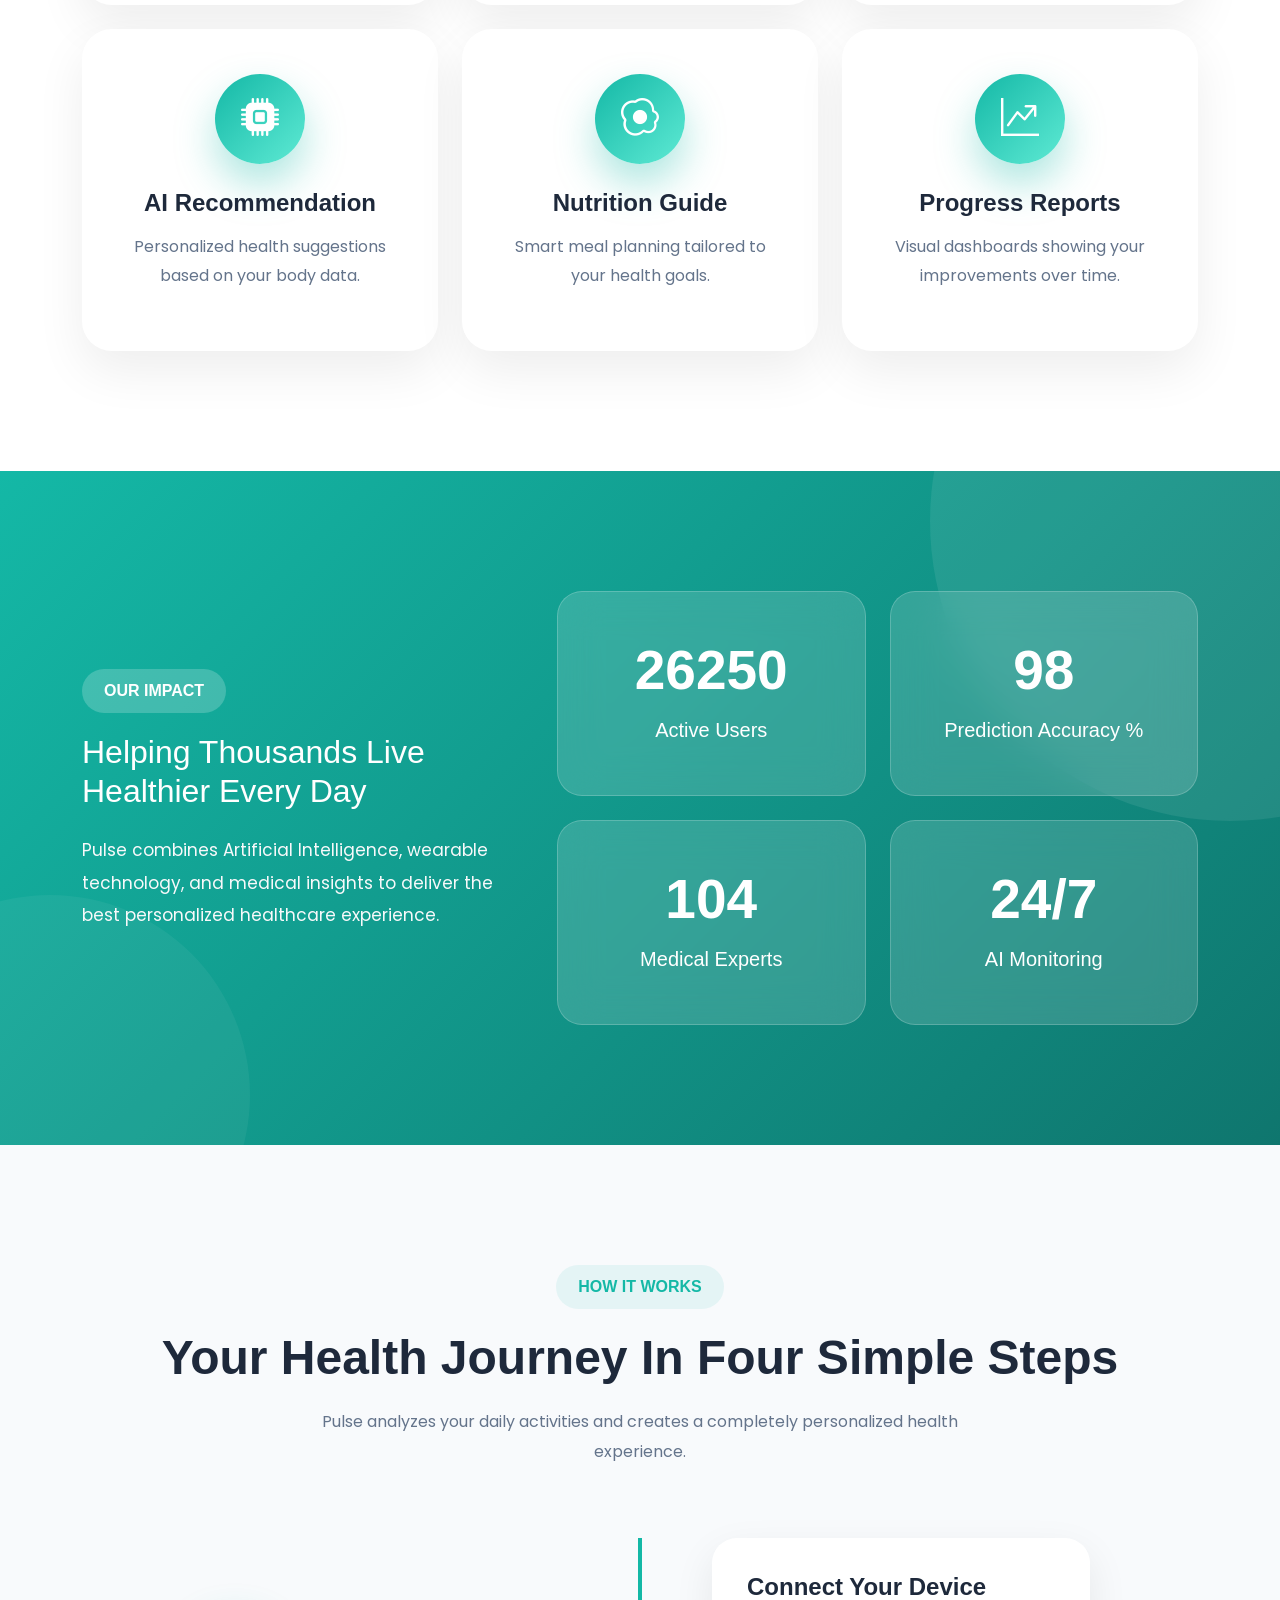
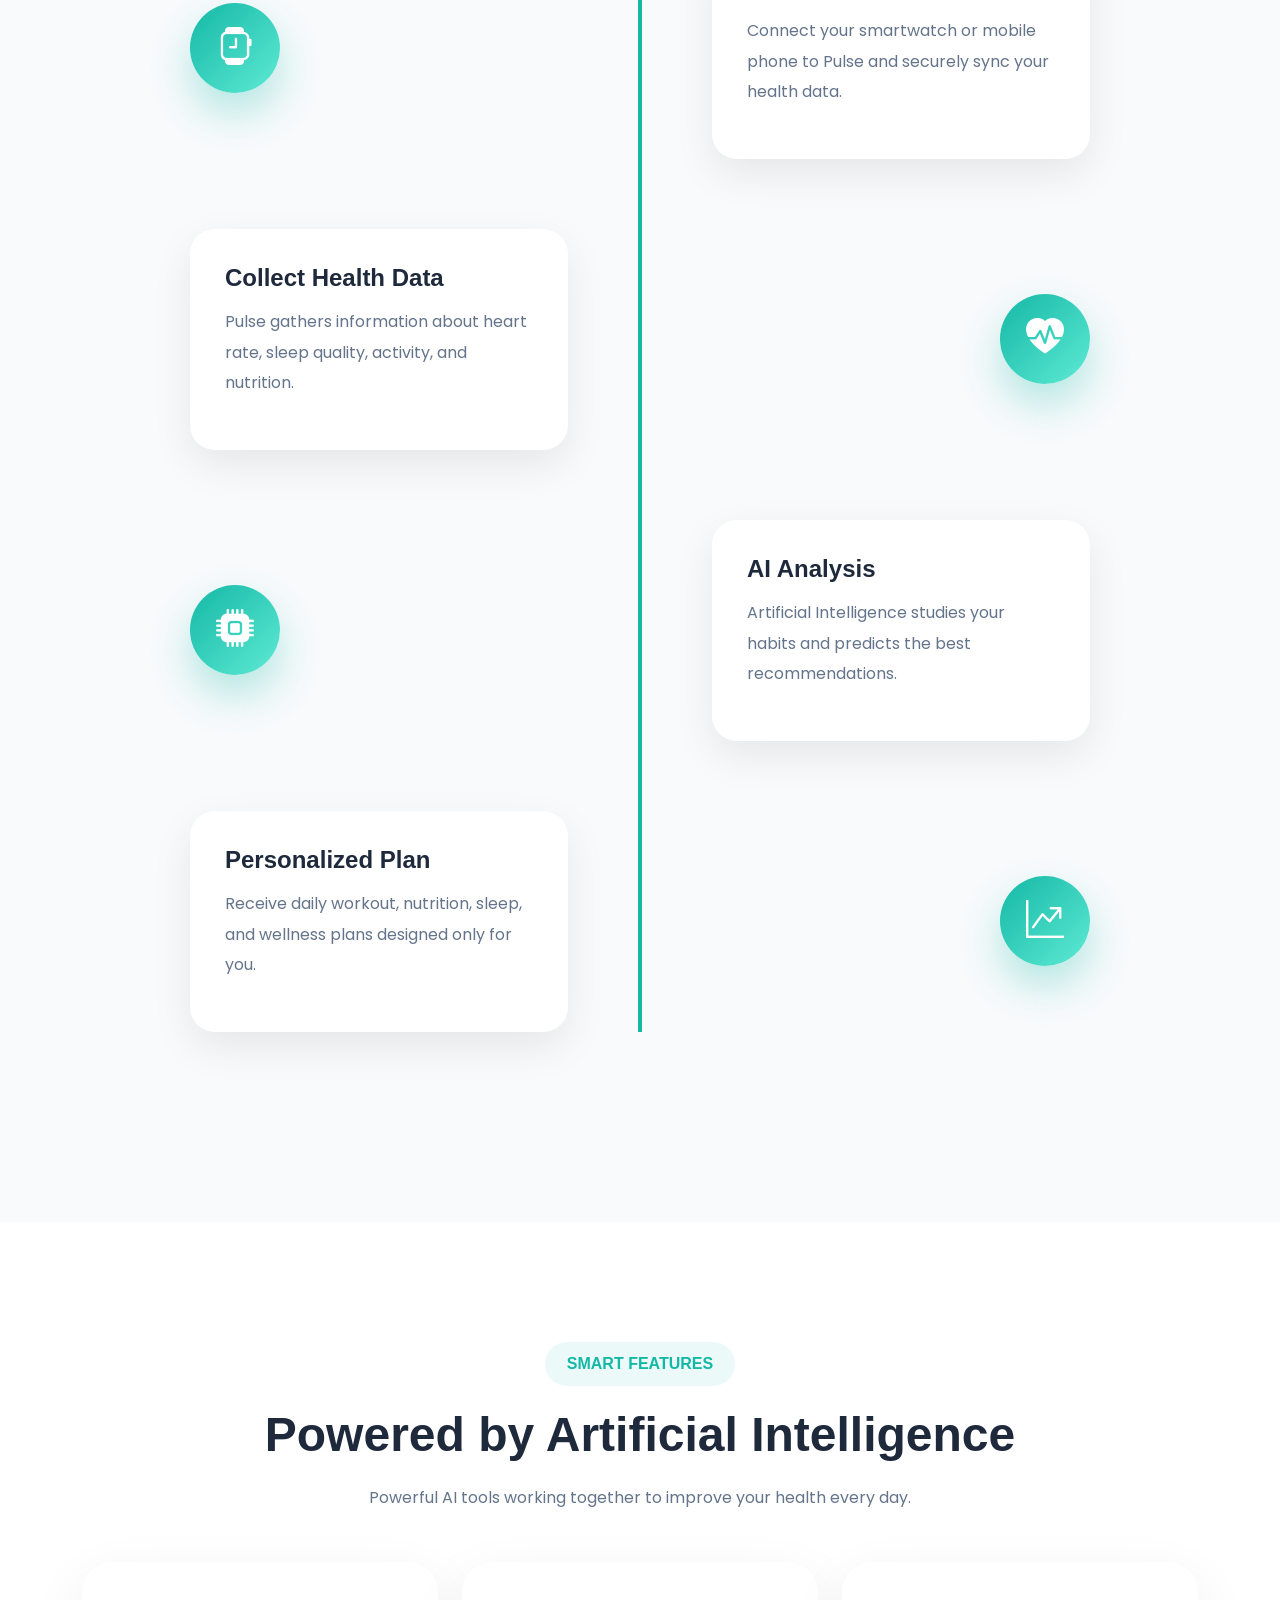
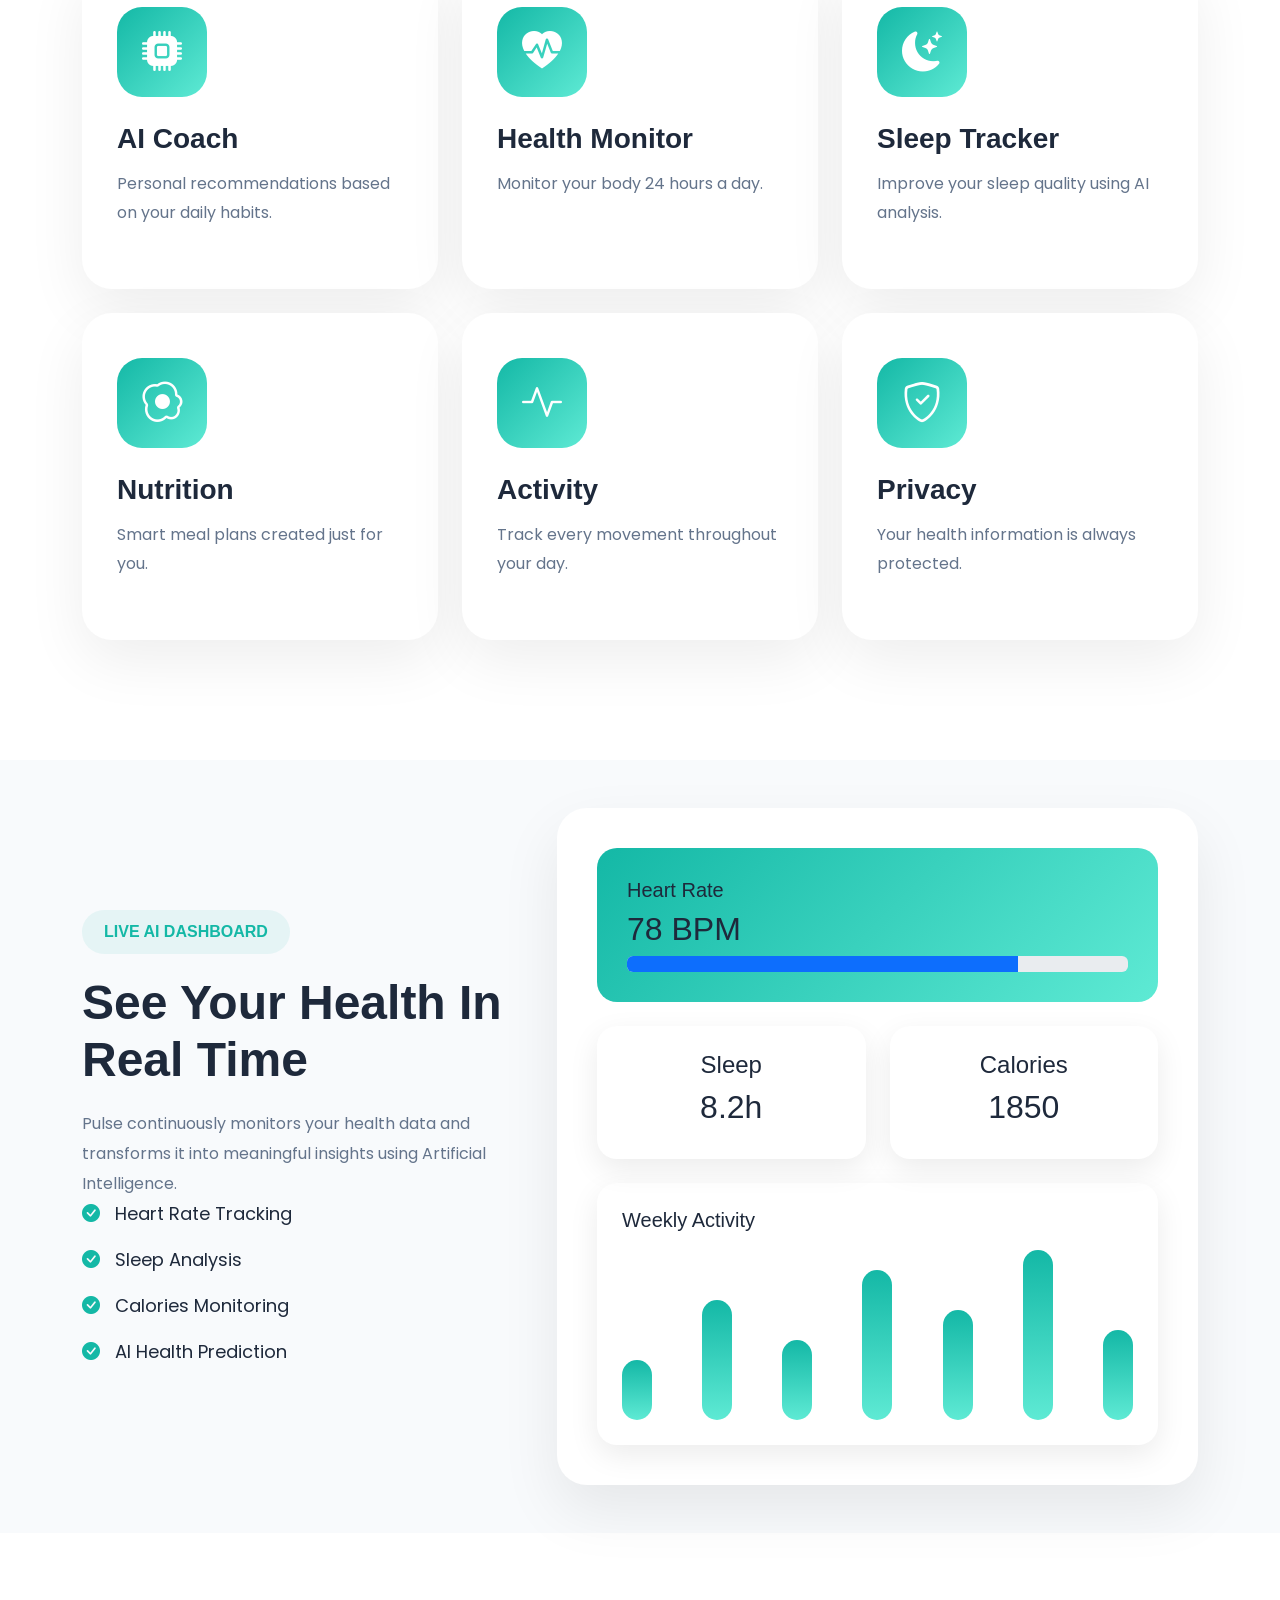
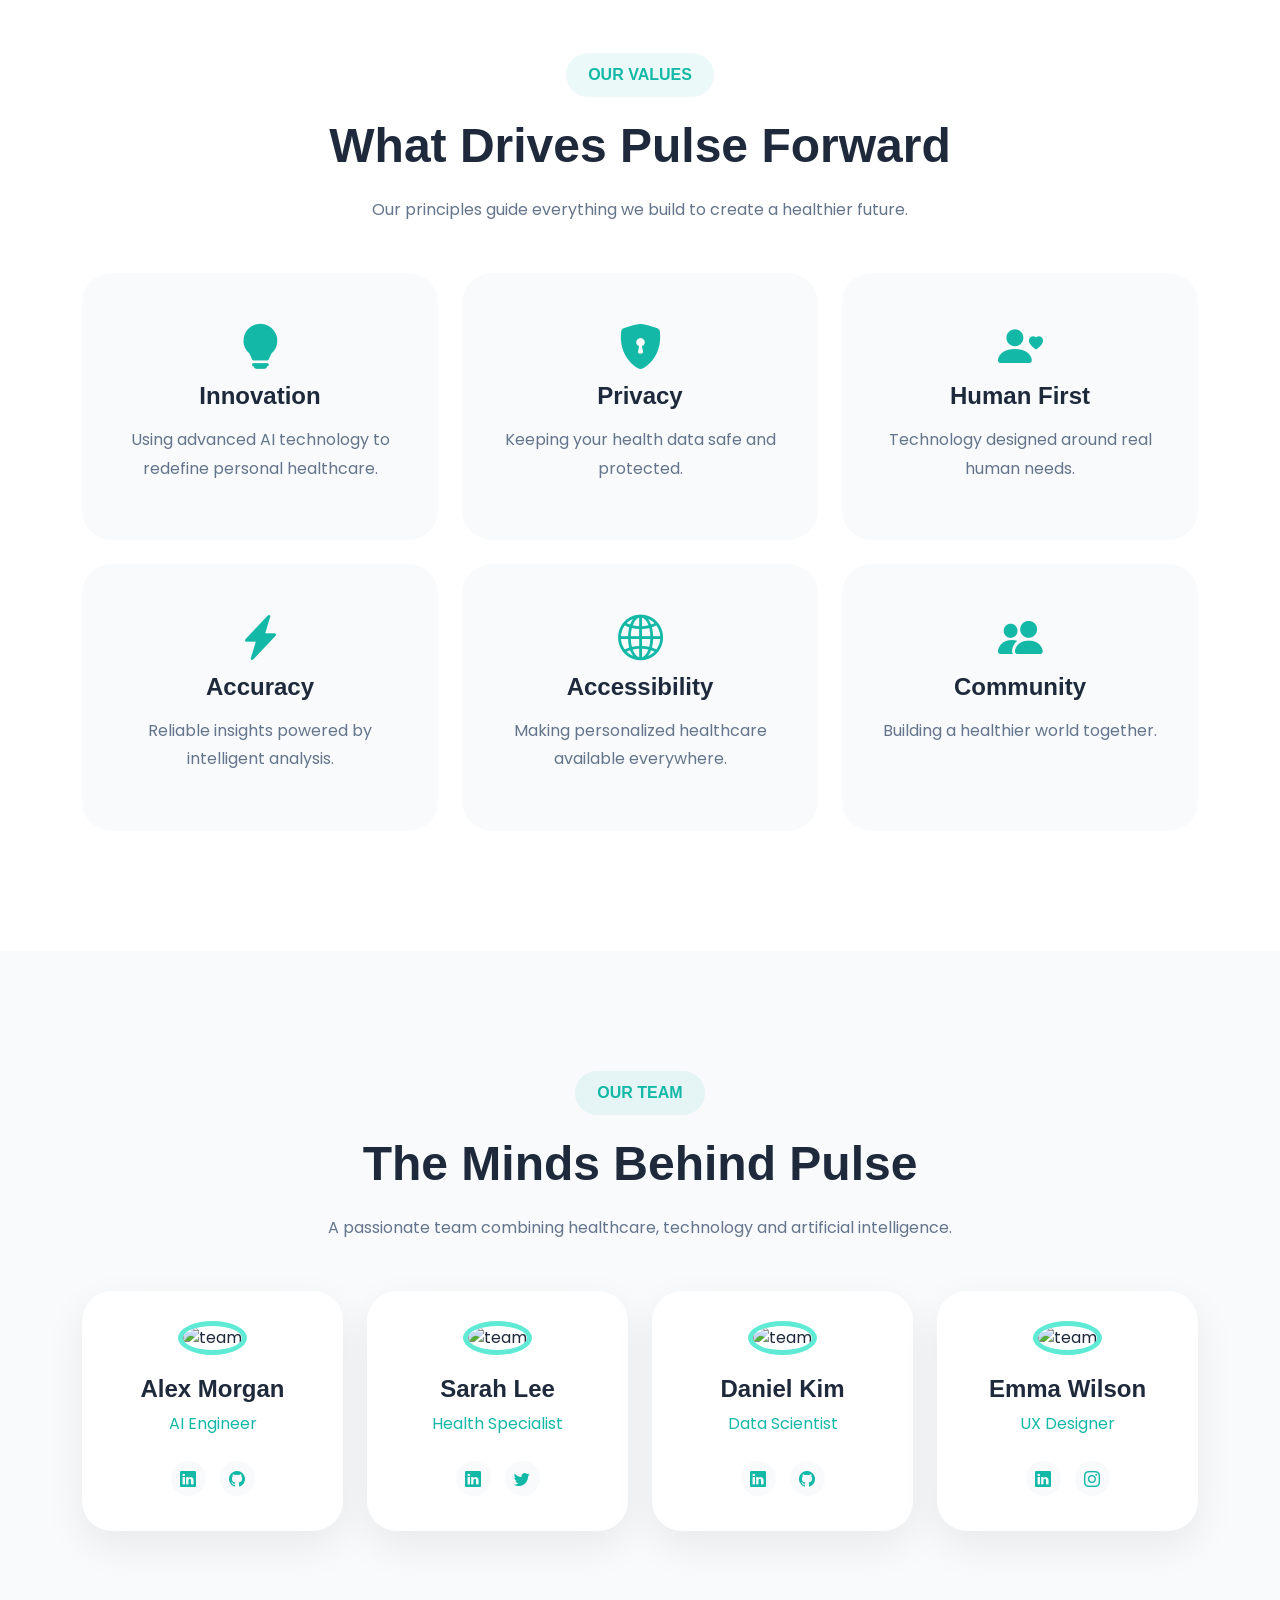
==== commit 19779afd: "edit java link" ====
--- a/about.html
+++ b/about.html
@@ -33,7 +33,8 @@
 
     <!-- CSS -->
 
-    <link rel="stylesheet" href="css/style.css">
+    <link rel="stylesheet" href="style.css">
+    
 
 </head>
 
@@ -1528,7 +1529,7 @@
 
     </script>
 
-    <script src="js/script.js"></script>
+    <script src="java.js"></script>
 
 </body>
 
--- a/style.css
+++ b/style.css
@@ -0,0 +1,1699 @@
+/* About */
+
+
+*{
+    margin:0;
+    padding:0;
+    box-sizing:border-box;
+}
+
+:root{
+
+    --primary:#14B8A6;
+    --secondary:#5EEAD4;
+    --accent:#F97360;
+    --dark:#1E293B;
+    --light:#F8FAFC;
+
+    --shadow:0 20px 60px rgba(0,0,0,.08);
+
+    --radius:25px;
+
+}
+
+html{
+
+    scroll-behavior:smooth;
+
+}
+
+body{
+
+    font-family:'Poppins',sans-serif;
+
+    background:var(--light);
+
+    color:var(--dark);
+
+    overflow-x:hidden;
+
+}
+
+/*=========================
+BACKGROUND BLOBS
+=========================*/
+
+.blob{
+
+    position:fixed;
+
+    border-radius:50%;
+
+    filter:blur(120px);
+
+    z-index:-1;
+
+    animation:float 10s infinite ease-in-out;
+
+}
+
+.blob1{
+
+    width:350px;
+
+    height:350px;
+
+    background:#14B8A660;
+
+    top:-120px;
+
+    left:-120px;
+
+}
+
+.blob2{
+
+    width:300px;
+
+    height:300px;
+
+    background:#5EEAD450;
+
+    right:-80px;
+
+    top:150px;
+
+}
+
+.blob3{
+
+    width:350px;
+
+    height:350px;
+
+    background:#F9736030;
+
+    bottom:-120px;
+
+    left:40%;
+
+}
+
+@keyframes float{
+
+0%{
+
+transform:translateY(0);
+
+}
+
+50%{
+
+transform:translateY(40px);
+
+}
+
+100%{
+
+transform:translateY(0);
+
+}
+
+}
+
+/*=========================
+HERO
+=========================*/
+
+.hero{
+
+    padding:120px 0;
+
+    position:relative;
+
+}
+
+.badge-title{
+
+    background:#14B8A620;
+
+    color:var(--primary);
+
+    padding:10px 25px;
+
+    border-radius:50px;
+
+    font-weight:600;
+
+    display:inline-block;
+
+    margin-bottom:25px;
+
+    letter-spacing:1px;
+
+}
+
+.hero h1{
+
+    font-size:65px;
+
+    line-height:1.15;
+
+    font-weight:700;
+
+}
+
+.hero h1 span{
+
+    color:var(--primary);
+
+}
+
+.hero p{
+
+    margin-top:25px;
+
+    font-size:18px;
+
+    line-height:1.9;
+
+    color:#475569;
+
+}
+
+/*=========================
+BUTTONS
+=========================*/
+
+.hero-btns{
+
+    margin-top:40px;
+
+    display:flex;
+
+    gap:20px;
+
+    flex-wrap:wrap;
+
+}
+
+.btn-main{
+
+    background:linear-gradient(
+
+    135deg,
+
+    var(--primary),
+
+    var(--secondary));
+
+    color:white;
+
+    padding:15px 35px;
+
+    border-radius:50px;
+
+    font-weight:600;
+
+    transition:.4s;
+
+    box-shadow:var(--shadow);
+
+}
+
+.btn-main:hover{
+
+    transform:translateY(-6px);
+
+    color:white;
+
+}
+
+.btn-outline-custom{
+
+    border:2px solid var(--primary);
+
+    color:var(--primary);
+
+    padding:15px 35px;
+
+    border-radius:50px;
+
+    transition:.4s;
+
+    font-weight:600;
+
+}
+
+.btn-outline-custom:hover{
+
+    background:var(--primary);
+
+    color:white;
+
+}
+
+/*=========================
+INFO
+=========================*/
+
+.hero-info{
+
+display:flex;
+
+gap:45px;
+
+}
+
+.hero-info h3{
+
+font-size:35px;
+
+color:var(--primary);
+
+font-weight:700;
+
+}
+
+.hero-info small{
+
+font-size:15px;
+
+color:#64748B;
+
+}
+
+/*=========================
+IMAGE
+=========================*/
+
+.hero-image{
+
+position:relative;
+
+}
+
+.hero-image img{
+
+width:100%;
+
+max-width:540px;
+
+animation:move 5s infinite ease-in-out;
+
+}
+
+@keyframes move{
+
+0%{
+
+transform:translateY(0);
+
+}
+
+50%{
+
+transform:translateY(-20px);
+
+}
+
+100%{
+
+transform:translateY(0);
+
+}
+
+}
+
+/*=========================
+FLOATING CARD
+=========================*/
+
+.floating-card{
+
+position:absolute;
+
+background:rgba(255,255,255,.75);
+
+backdrop-filter:blur(20px);
+
+padding:15px 25px;
+
+border-radius:18px;
+
+box-shadow:0 10px 30px rgba(0,0,0,.1);
+
+font-weight:600;
+
+animation:cardFloat 4s infinite;
+
+}
+
+.card1{
+
+top:30px;
+
+left:-30px;
+
+}
+
+.card2{
+
+bottom:90px;
+
+right:-20px;
+
+}
+
+.card3{
+
+bottom:-10px;
+
+left:50px;
+
+}
+
+@keyframes cardFloat{
+
+50%{
+
+transform:translateY(-12px);
+
+}
+
+}
+
+/*=========================
+SECTION
+=========================*/
+
+section{
+
+padding:120px 0;
+
+}
+
+.section-subtitle{
+
+display:inline-block;
+
+padding:10px 22px;
+
+background:#14B8A615;
+
+color:var(--primary);
+
+font-weight:600;
+
+border-radius:50px;
+
+margin-bottom:20px;
+
+}
+
+.about-section h2{
+
+font-size:48px;
+
+font-weight:700;
+
+margin-bottom:25px;
+
+}
+
+.about-section p{
+
+font-size:17px;
+
+line-height:1.9;
+
+color:#64748B;
+
+margin-bottom:20px;
+
+}
+
+
+/*==========================================
+ STORY BOX
+==========================================*/
+
+.story-box{
+
+    display:flex;
+
+    align-items:flex-start;
+
+    gap:20px;
+
+    margin-top:35px;
+
+    padding:30px;
+
+    border-radius:25px;
+
+    background:rgba(255,255,255,.65);
+
+    backdrop-filter:blur(20px);
+
+    box-shadow:0 15px 40px rgba(0,0,0,.08);
+
+    transition:.4s;
+
+}
+
+.story-box:hover{
+
+    transform:translateY(-10px);
+
+}
+
+.story-box i{
+
+    font-size:40px;
+
+    color:var(--primary);
+
+}
+
+.story-box h5{
+
+    font-weight:700;
+
+    margin-bottom:10px;
+
+}
+
+.story-box p{
+
+    margin:0;
+
+    color:#64748B;
+
+}
+
+/*==========================================
+ GLASS CARD
+==========================================*/
+
+.glass-card{
+
+    background:rgba(255,255,255,.65);
+
+    backdrop-filter:blur(20px);
+
+    border-radius:30px;
+
+    padding:50px;
+
+    box-shadow:0 20px 50px rgba(0,0,0,.08);
+
+    transition:.4s;
+
+    overflow:hidden;
+
+    position:relative;
+
+}
+
+.glass-card::before{
+
+    content:"";
+
+    position:absolute;
+
+    width:180px;
+
+    height:180px;
+
+    background:rgba(94,234,212,.15);
+
+    border-radius:50%;
+
+    top:-70px;
+
+    right:-70px;
+
+}
+
+.glass-card:hover{
+
+    transform:translateY(-12px);
+
+    box-shadow:0 30px 70px rgba(0,0,0,.12);
+
+}
+
+.glass-card i{
+
+    font-size:55px;
+
+    color:var(--primary);
+
+    margin-bottom:25px;
+
+}
+
+.glass-card h3{
+
+    font-weight:700;
+
+    margin-bottom:20px;
+
+}
+
+.glass-card p{
+
+    line-height:1.9;
+
+    color:#64748B;
+
+}
+
+/*==========================================
+ IMAGE
+==========================================*/
+
+.about-section img{
+
+    border-radius:35px;
+
+    box-shadow:0 30px 60px rgba(0,0,0,.10);
+
+    transition:.5s;
+
+}
+
+.about-section img:hover{
+
+    transform:scale(1.03);
+
+}
+
+/*==========================================
+ HOVER EFFECT
+==========================================*/
+
+.btn{
+
+    transition:.35s;
+
+}
+
+.btn:hover{
+
+    transform:translateY(-5px);
+
+}
+
+/*==========================================
+ TEXT
+==========================================*/
+
+h1,h2,h3,h4,h5{
+
+    color:var(--dark);
+
+}
+
+p{
+
+    color:#64748B;
+
+}
+
+/*==========================================
+ CUSTOM SCROLLBAR
+==========================================*/
+
+::-webkit-scrollbar{
+
+    width:10px;
+
+}
+
+::-webkit-scrollbar-track{
+
+    background:#E2E8F0;
+
+}
+
+::-webkit-scrollbar-thumb{
+
+    background:var(--primary);
+
+    border-radius:50px;
+
+}
+
+::-webkit-scrollbar-thumb:hover{
+
+    background:#0F766E;
+
+}
+
+/*==========================================
+ RESPONSIVE
+==========================================*/
+
+@media(max-width:1200px){
+
+.hero h1{
+
+font-size:55px;
+
+}
+
+.about-section h2{
+
+font-size:40px;
+
+}
+
+}
+
+@media(max-width:992px){
+
+.hero{
+
+text-align:center;
+
+padding-top:80px;
+
+}
+
+.hero-btns{
+
+justify-content:center;
+
+}
+
+.hero-info{
+
+justify-content:center;
+
+margin-top:40px;
+
+}
+
+.hero-image{
+
+margin-top:60px;
+
+}
+
+.about-section{
+
+text-align:center;
+
+}
+
+.story-box{
+
+text-align:left;
+
+}
+
+.glass-card{
+
+margin-bottom:25px;
+
+}
+
+}
+
+@media(max-width:768px){
+
+.hero h1{
+
+font-size:42px;
+
+}
+
+.about-section h2{
+
+font-size:34px;
+
+}
+
+.hero-info{
+
+flex-direction:column;
+
+gap:20px;
+
+}
+
+.hero-btns{
+
+flex-direction:column;
+
+}
+
+.btn-main,
+
+.btn-outline-custom{
+
+width:100%;
+
+}
+
+.story-box{
+
+flex-direction:column;
+
+}
+
+.glass-card{
+
+padding:35px;
+
+}
+
+}
+
+@media(max-width:576px){
+
+.hero{
+
+padding:60px 0;
+
+}
+
+.hero h1{
+
+font-size:34px;
+
+}
+
+.about-section h2{
+
+font-size:30px;
+
+}
+
+.badge-title{
+
+font-size:13px;
+
+}
+
+.section-subtitle{
+
+font-size:13px;
+
+}
+
+.glass-card{
+
+padding:30px;
+
+}
+
+.hero-info h3{
+
+font-size:28px;
+
+}
+
+}
+
+/*=============================
+WHY PULSE
+==============================*/
+
+.why-pulse{
+
+    background:white;
+
+}
+
+.section-title{
+
+    font-size:48px;
+
+    font-weight:700;
+
+    margin-bottom:20px;
+
+}
+
+.section-text{
+
+    max-width:650px;
+
+    margin:auto;
+
+    color:#64748B;
+
+    line-height:1.9;
+
+}
+
+.feature-card{
+
+    background:white;
+
+    padding:45px 35px;
+
+    border-radius:30px;
+
+    text-align:center;
+
+    transition:.4s;
+
+    box-shadow:0 20px 50px rgba(0,0,0,.07);
+
+    height:100%;
+
+    position:relative;
+
+    overflow:hidden;
+
+}
+
+.feature-card::before{
+
+    content:"";
+
+    position:absolute;
+
+    width:0;
+
+    height:100%;
+
+    left:0;
+
+    top:0;
+
+    background:linear-gradient(
+
+        180deg,
+
+        rgba(20,184,166,.08),
+
+        rgba(94,234,212,.15)
+
+    );
+
+    transition:.5s;
+
+}
+
+.feature-card:hover::before{
+
+    width:100%;
+
+}
+
+.feature-card:hover{
+
+    transform:translateY(-12px);
+
+}
+
+.feature-icon{
+
+    width:90px;
+
+    height:90px;
+
+    margin:auto;
+
+    border-radius:50%;
+
+    background:linear-gradient(
+
+        135deg,
+
+        #14B8A6,
+
+        #5EEAD4
+
+    );
+
+    display:flex;
+
+    align-items:center;
+
+    justify-content:center;
+
+    margin-bottom:25px;
+
+    color:white;
+
+    font-size:38px;
+
+    box-shadow:0 20px 40px rgba(20,184,166,.35);
+
+}
+
+.feature-card h4{
+
+    font-weight:700;
+
+    margin-bottom:15px;
+
+}
+
+.feature-card p{
+
+    line-height:1.8;
+
+}
+
+/*=============================
+STATISTICS
+==============================*/
+
+.statistics{
+
+padding:120px 0;
+
+background:linear-gradient(
+
+135deg,
+
+#14B8A6,
+
+#0F766E);
+
+position:relative;
+
+overflow:hidden;
+
+}
+
+.statistics::before{
+
+content:"";
+
+position:absolute;
+
+width:600px;
+
+height:600px;
+
+background:rgba(255,255,255,.08);
+
+border-radius:50%;
+
+top:-250px;
+
+right:-250px;
+
+}
+
+.statistics::after{
+
+content:"";
+
+position:absolute;
+
+width:400px;
+
+height:400px;
+
+background:rgba(255,255,255,.05);
+
+border-radius:50%;
+
+bottom:-150px;
+
+left:-150px;
+
+}
+
+.stat-card{
+
+background:rgba(255,255,255,.15);
+
+backdrop-filter:blur(20px);
+
+border-radius:25px;
+
+padding:45px;
+
+text-align:center;
+
+color:white;
+
+transition:.4s;
+
+height:100%;
+
+border:1px solid rgba(255,255,255,.2);
+
+}
+
+.stat-card:hover{
+
+transform:translateY(-12px);
+
+background:rgba(255,255,255,.22);
+
+}
+
+.stat-card h2{
+
+font-size:55px;
+
+font-weight:700;
+
+margin-bottom:15px;
+
+color:white;
+
+}
+
+.stat-card h5{
+
+font-size:20px;
+
+font-weight:500;
+
+color:white;
+
+}
+
+.statistics .section-subtitle{
+
+background:rgba(255,255,255,.2);
+
+color:white;
+
+}
+
+.statistics p{
+
+font-size:17px;
+
+line-height:1.9;
+
+}
+
+/*=============================
+HOW IT WORKS
+==============================*/
+
+.how-it-works{
+
+padding:120px 0;
+
+background:#F8FAFC;
+
+}
+
+.timeline{
+
+position:relative;
+
+max-width:900px;
+
+margin:auto;
+
+}
+
+.timeline::before{
+
+content:"";
+
+position:absolute;
+
+left:50%;
+
+top:0;
+
+width:4px;
+
+height:100%;
+
+background:#14B8A6;
+
+transform:translateX(-50%);
+
+}
+
+.timeline-item{
+
+display:flex;
+
+justify-content:space-between;
+
+align-items:center;
+
+margin:70px 0;
+
+position:relative;
+
+}
+
+.timeline-item:nth-child(even){
+
+flex-direction:row-reverse;
+
+}
+
+.timeline-content{
+
+background:white;
+
+padding:35px;
+
+border-radius:25px;
+
+box-shadow:0 15px 40px rgba(0,0,0,.08);
+
+width:42%;
+
+transition:.4s;
+
+}
+
+.timeline-content:hover{
+
+transform:translateY(-10px);
+
+}
+
+.timeline-icon{
+
+width:90px;
+
+height:90px;
+
+background:linear-gradient(
+
+135deg,
+
+#14B8A6,
+
+#5EEAD4);
+
+border-radius:50%;
+
+display:flex;
+
+justify-content:center;
+
+align-items:center;
+
+font-size:38px;
+
+color:white;
+
+z-index:2;
+
+box-shadow:0 20px 40px rgba(20,184,166,.3);
+
+}
+
+.timeline-content h4{
+
+margin-bottom:15px;
+
+font-weight:700;
+
+}
+
+.timeline-content p{
+
+line-height:1.9;
+
+color:#64748B;
+
+}
+
+@media(max-width:768px){
+
+.timeline::before{
+
+left:30px;
+
+}
+
+.timeline-item,
+
+.timeline-item:nth-child(even){
+
+flex-direction:row;
+
+}
+
+.timeline-icon{
+
+margin-right:25px;
+
+width:70px;
+
+height:70px;
+
+font-size:28px;
+
+}
+
+.timeline-content{
+
+width:calc(100% - 100px);
+
+}
+
+}
+
+
+
+/*=========================
+AI FEATURES
+=========================*/
+
+.ai-features{
+
+padding:120px 0;
+
+background:white;
+
+}
+
+.ai-card{
+
+padding:45px 35px;
+
+border-radius:30px;
+
+background:white;
+
+box-shadow:0 20px 60px rgba(0,0,0,.07);
+
+transition:.45s;
+
+position:relative;
+
+overflow:hidden;
+
+height:100%;
+
+}
+
+.ai-card::before{
+
+content:"";
+
+position:absolute;
+
+width:100%;
+
+height:5px;
+
+background:linear-gradient(
+
+90deg,
+
+#14B8A6,
+
+#5EEAD4,
+
+#F97360
+
+);
+
+left:-100%;
+
+top:0;
+
+transition:.6s;
+
+}
+
+.ai-card:hover::before{
+
+left:0;
+
+}
+
+.ai-card:hover{
+
+transform:translateY(-15px);
+
+box-shadow:0 30px 80px rgba(0,0,0,.12);
+
+}
+
+.icon-box{
+
+width:90px;
+
+height:90px;
+
+border-radius:25px;
+
+background:linear-gradient(
+
+135deg,
+
+#14B8A6,
+
+#5EEAD4
+
+);
+
+display:flex;
+
+justify-content:center;
+
+align-items:center;
+
+font-size:40px;
+
+color:white;
+
+margin-bottom:25px;
+
+transition:.4s;
+
+}
+
+.ai-card:hover .icon-box{
+
+transform:rotate(10deg) scale(1.08);
+
+}
+
+.ai-card h3{
+
+font-weight:700;
+
+margin-bottom:15px;
+
+}
+
+.ai-card p{
+
+line-height:1.8;
+
+color:#64748B;
+
+}
+
+
+
+.dashboard-preview{
+
+padding:120px 0;
+
+background:#F8FAFC;
+
+}
+
+.dashboard{
+
+background:white;
+
+padding:40px;
+
+border-radius:30px;
+
+box-shadow:0 25px 60px rgba(0,0,0,.08);
+
+}
+
+.top-card{
+
+background:linear-gradient(135deg,#14B8A6,#5EEAD4);
+
+padding:30px;
+
+border-radius:20px;
+
+color:white;
+
+}
+
+.mini-card{
+
+background:#fff;
+
+padding:25px;
+
+border-radius:20px;
+
+box-shadow:0 10px 30px rgba(0,0,0,.08);
+
+text-align:center;
+
+}
+
+.chart-card{
+
+background:white;
+
+padding:25px;
+
+border-radius:20px;
+
+box-shadow:0 10px 30px rgba(0,0,0,.08);
+
+}
+
+.fake-chart{
+
+height:180px;
+
+display:flex;
+
+align-items:flex-end;
+
+justify-content:space-between;
+
+}
+
+.fake-chart span{
+
+width:30px;
+
+border-radius:20px;
+
+background:linear-gradient(#14B8A6,#5EEAD4);
+
+animation:bars 2s infinite alternate;
+
+}
+
+.fake-chart span:nth-child(1){height:60px;}
+.fake-chart span:nth-child(2){height:120px;}
+.fake-chart span:nth-child(3){height:80px;}
+.fake-chart span:nth-child(4){height:150px;}
+.fake-chart span:nth-child(5){height:110px;}
+.fake-chart span:nth-child(6){height:170px;}
+.fake-chart span:nth-child(7){height:90px;}
+
+@keyframes bars{
+
+100%{
+
+transform:scaleY(.75);
+
+}
+
+}
+
+.dashboard-list div{
+
+margin-bottom:18px;
+
+font-size:18px;
+
+}
+
+.dashboard-list i{
+
+color:#14B8A6;
+
+margin-right:10px;
+
+}
+
+/*=========================
+CORE VALUES
+==========================*/
+
+.core-values{
+
+padding:120px 0;
+
+background:white;
+
+}
+
+
+.value-card{
+
+background:#F8FAFC;
+
+padding:40px 30px;
+
+border-radius:30px;
+
+text-align:center;
+
+height:100%;
+
+transition:.4s;
+
+border:1px solid transparent;
+
+}
+
+
+.value-card:hover{
+
+transform:translateY(-12px);
+
+background:white;
+
+border-color:#5EEAD4;
+
+box-shadow:0 25px 60px rgba(0,0,0,.08);
+
+}
+
+
+.value-card i{
+
+font-size:45px;
+
+color:#14B8A6;
+
+margin-bottom:20px;
+
+}
+
+
+.value-card h4{
+
+font-weight:700;
+
+margin-bottom:15px;
+
+}
+
+
+.value-card p{
+
+line-height:1.8;
+
+color:#64748B;
+
+}
+
+
+
+
+/*=========================
+TEAM
+==========================*/
+
+.team-section{
+
+padding:120px 0;
+
+background:#F8FAFC;
+
+}
+
+
+.team-card{
+
+background:white;
+
+padding:30px;
+
+border-radius:30px;
+
+text-align:center;
+
+box-shadow:0 15px 40px rgba(0,0,0,.07);
+
+transition:.4s;
+
+}
+
+
+.team-card:hover{
+
+transform:translateY(-15px);
+
+}
+
+
+.team-card img{
+
+width:140px;
+
+height:140px;
+
+object-fit:cover;
+
+border-radius:50%;
+
+margin-bottom:20px;
+
+border:5px solid #5EEAD4;
+
+}
+
+
+.team-card h4{
+
+font-weight:700;
+
+}
+
+
+.team-card span{
+
+color:#14B8A6;
+
+}
+
+
+.social{
+
+margin-top:20px;
+
+}
+
+
+.social i{
+
+display:inline-flex;
+
+width:35px;
+
+height:35px;
+
+align-items:center;
+
+justify-content:center;
+
+background:#F8FAFC;
+
+border-radius:50%;
+
+margin:5px;
+
+color:#14B8A6;
+
+cursor:pointer;
+
+transition:.3s;
+
+}
+
+
+.social i:hover{
+
+background:#14B8A6;
+
+color:white;
+
+}
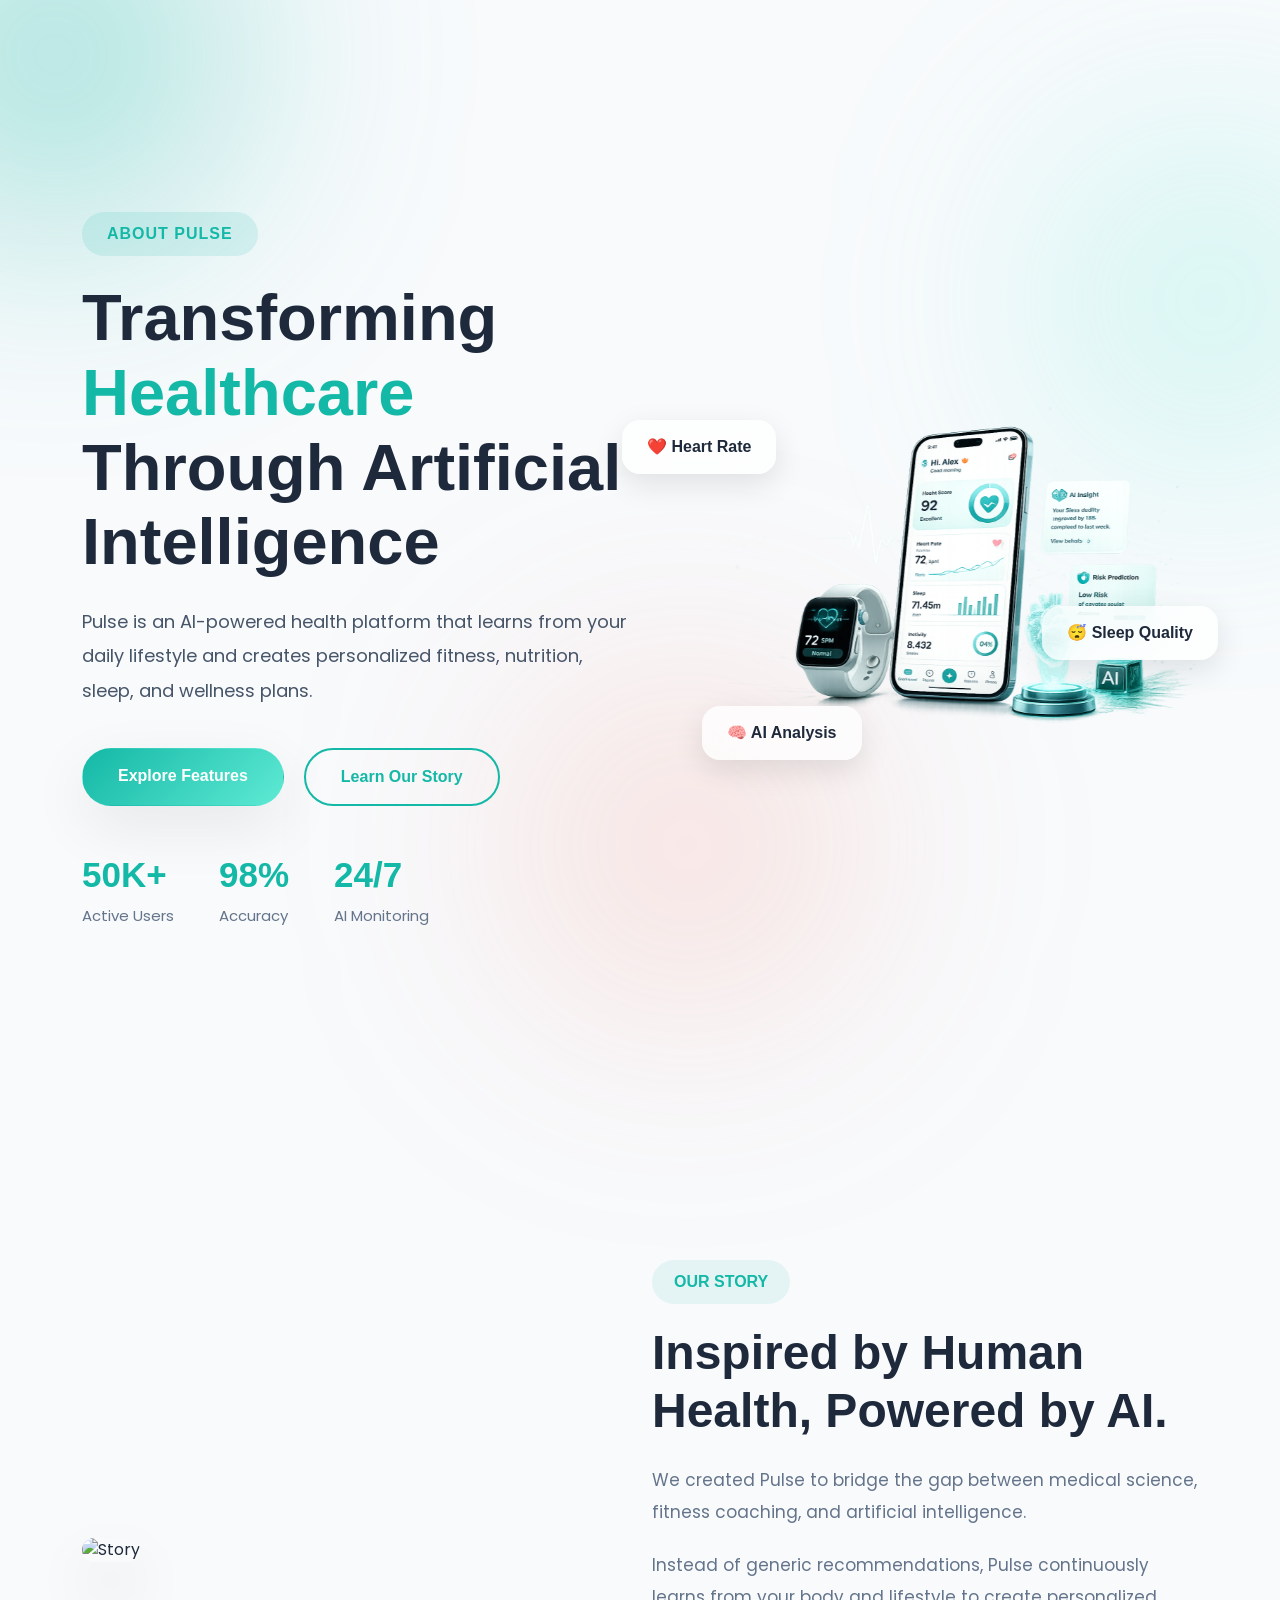
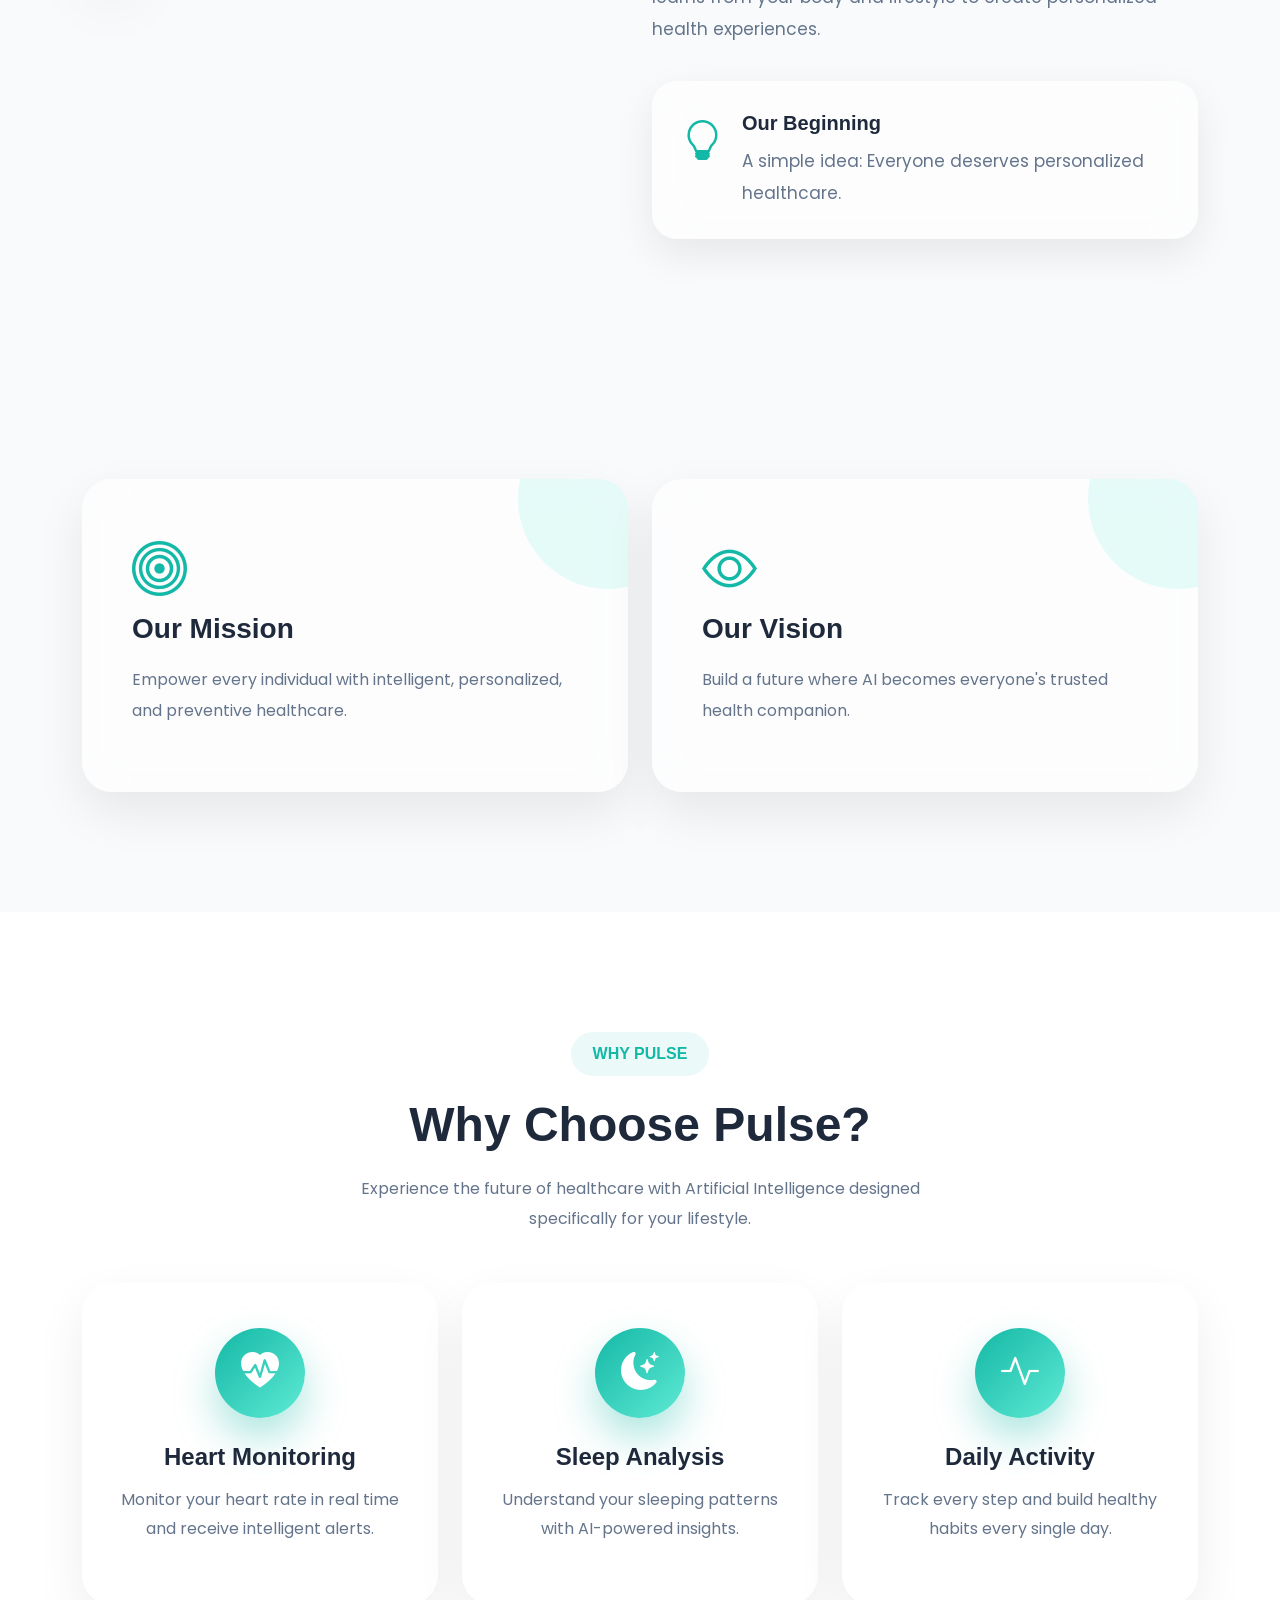
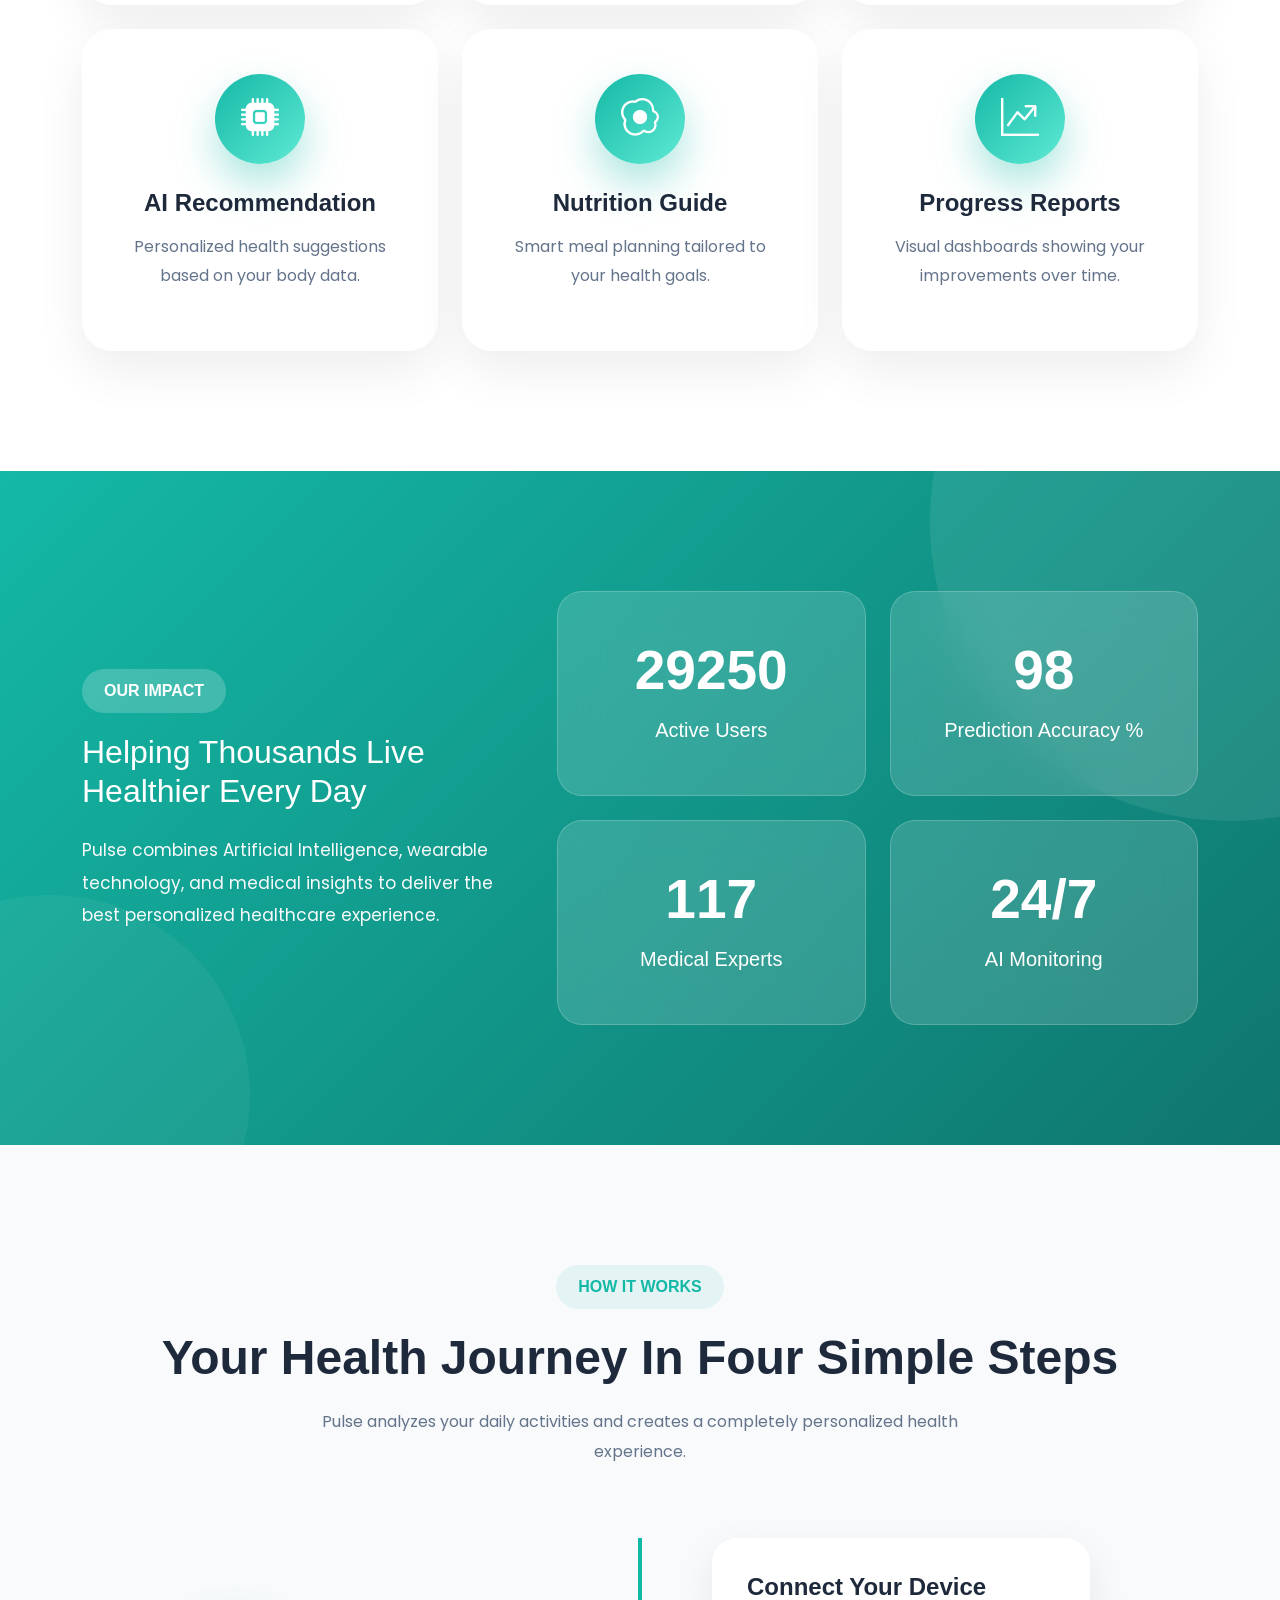
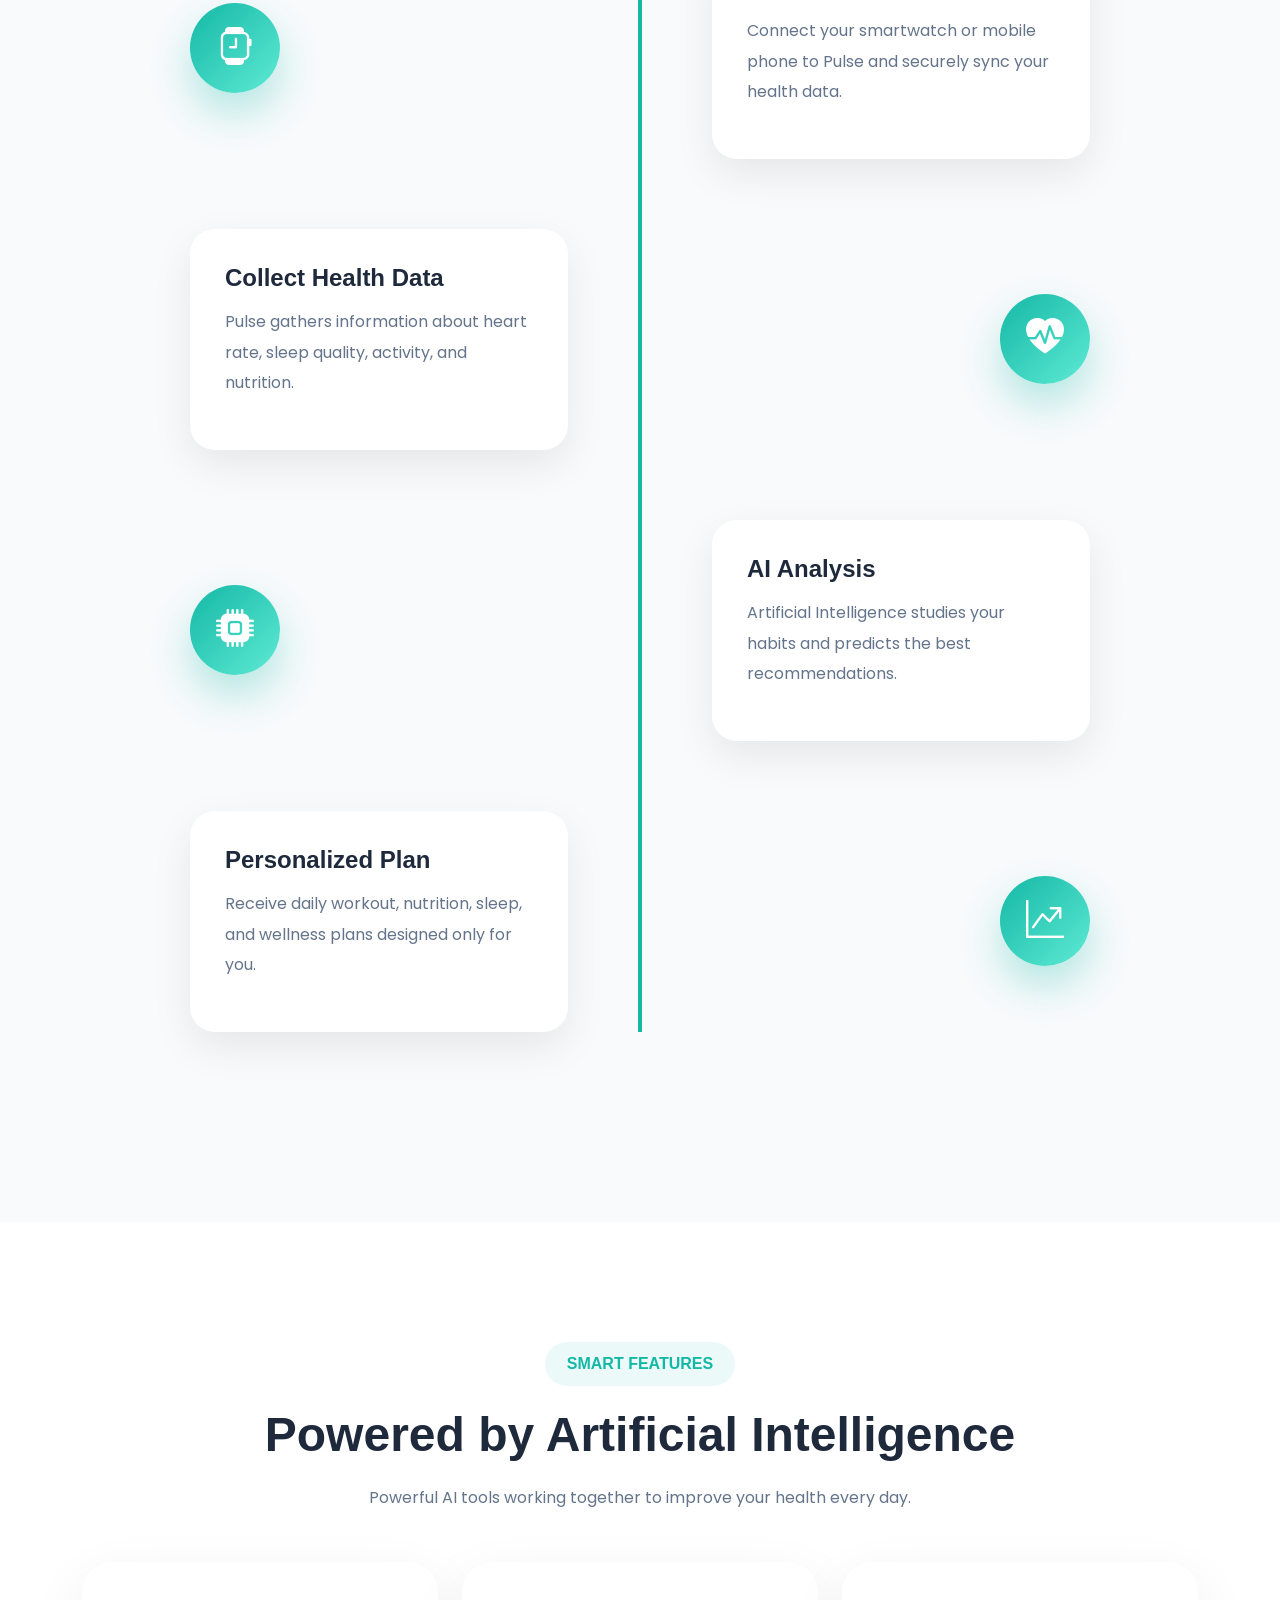
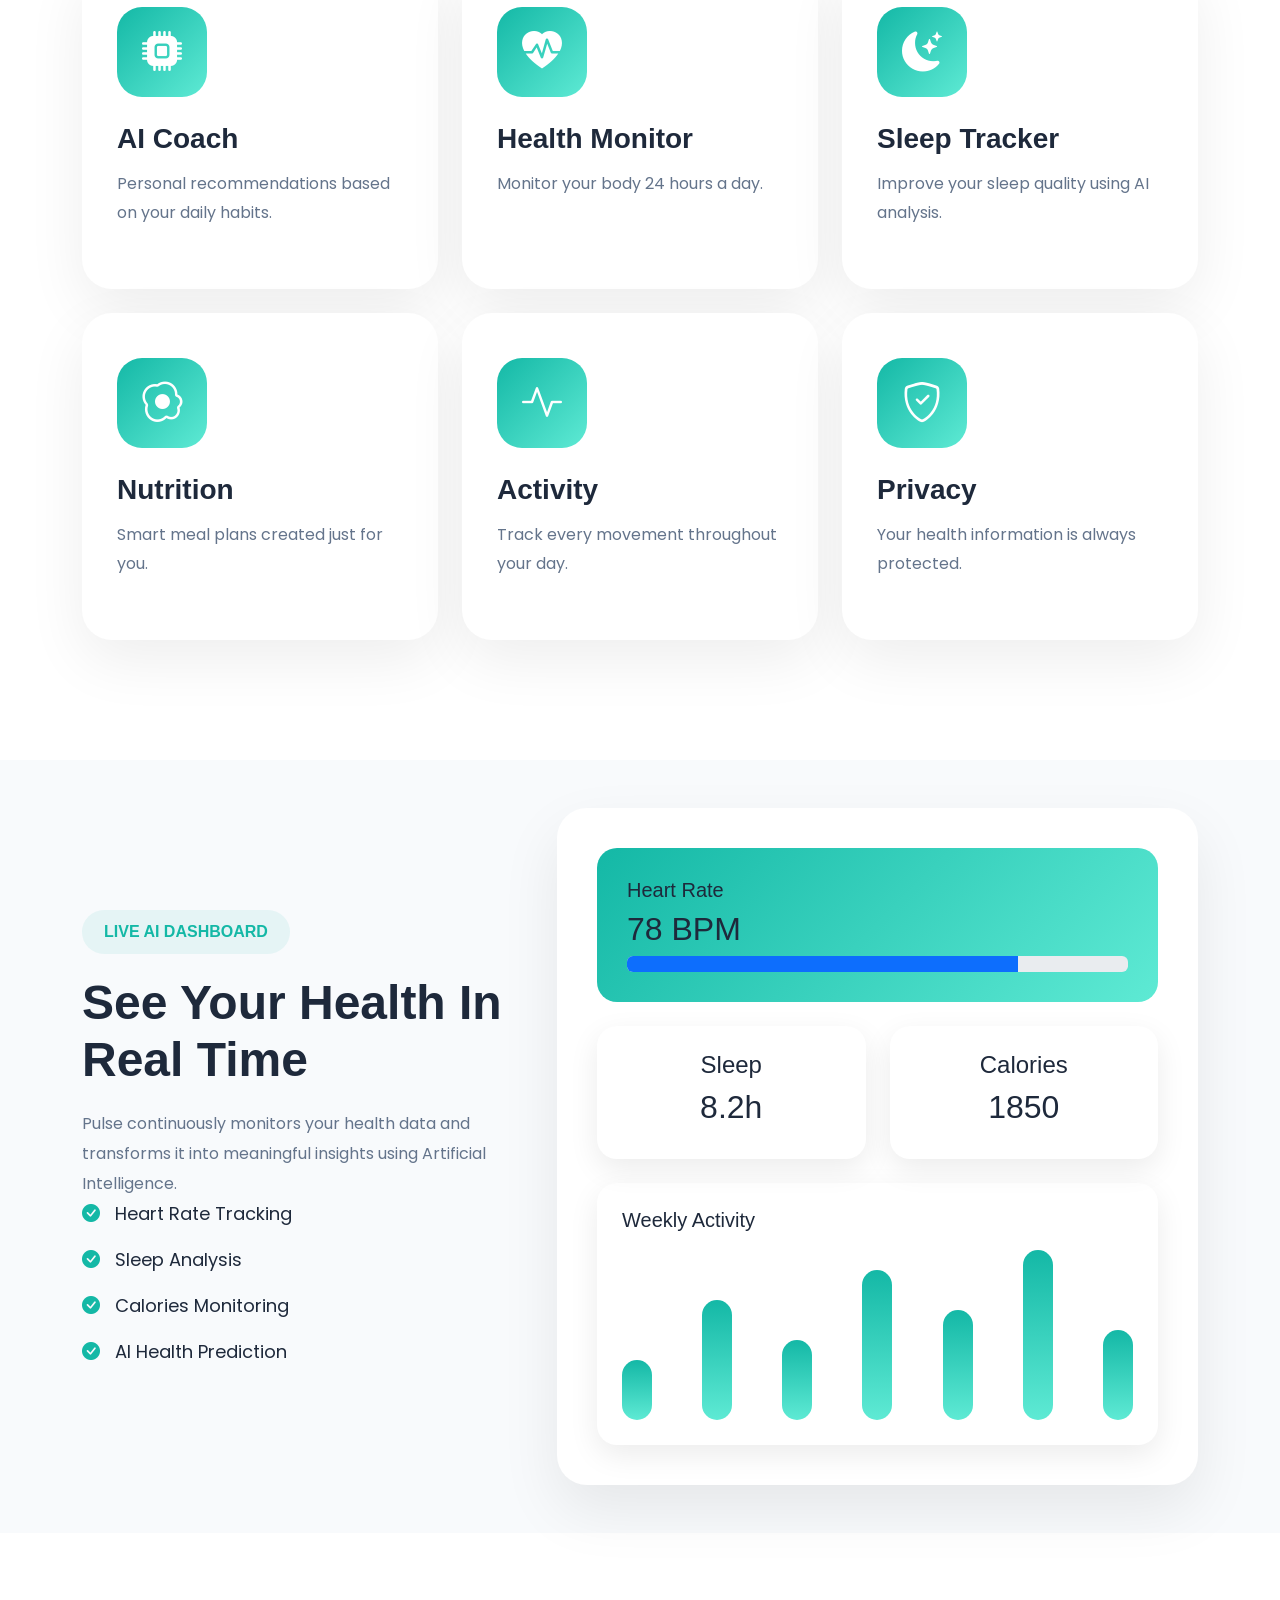
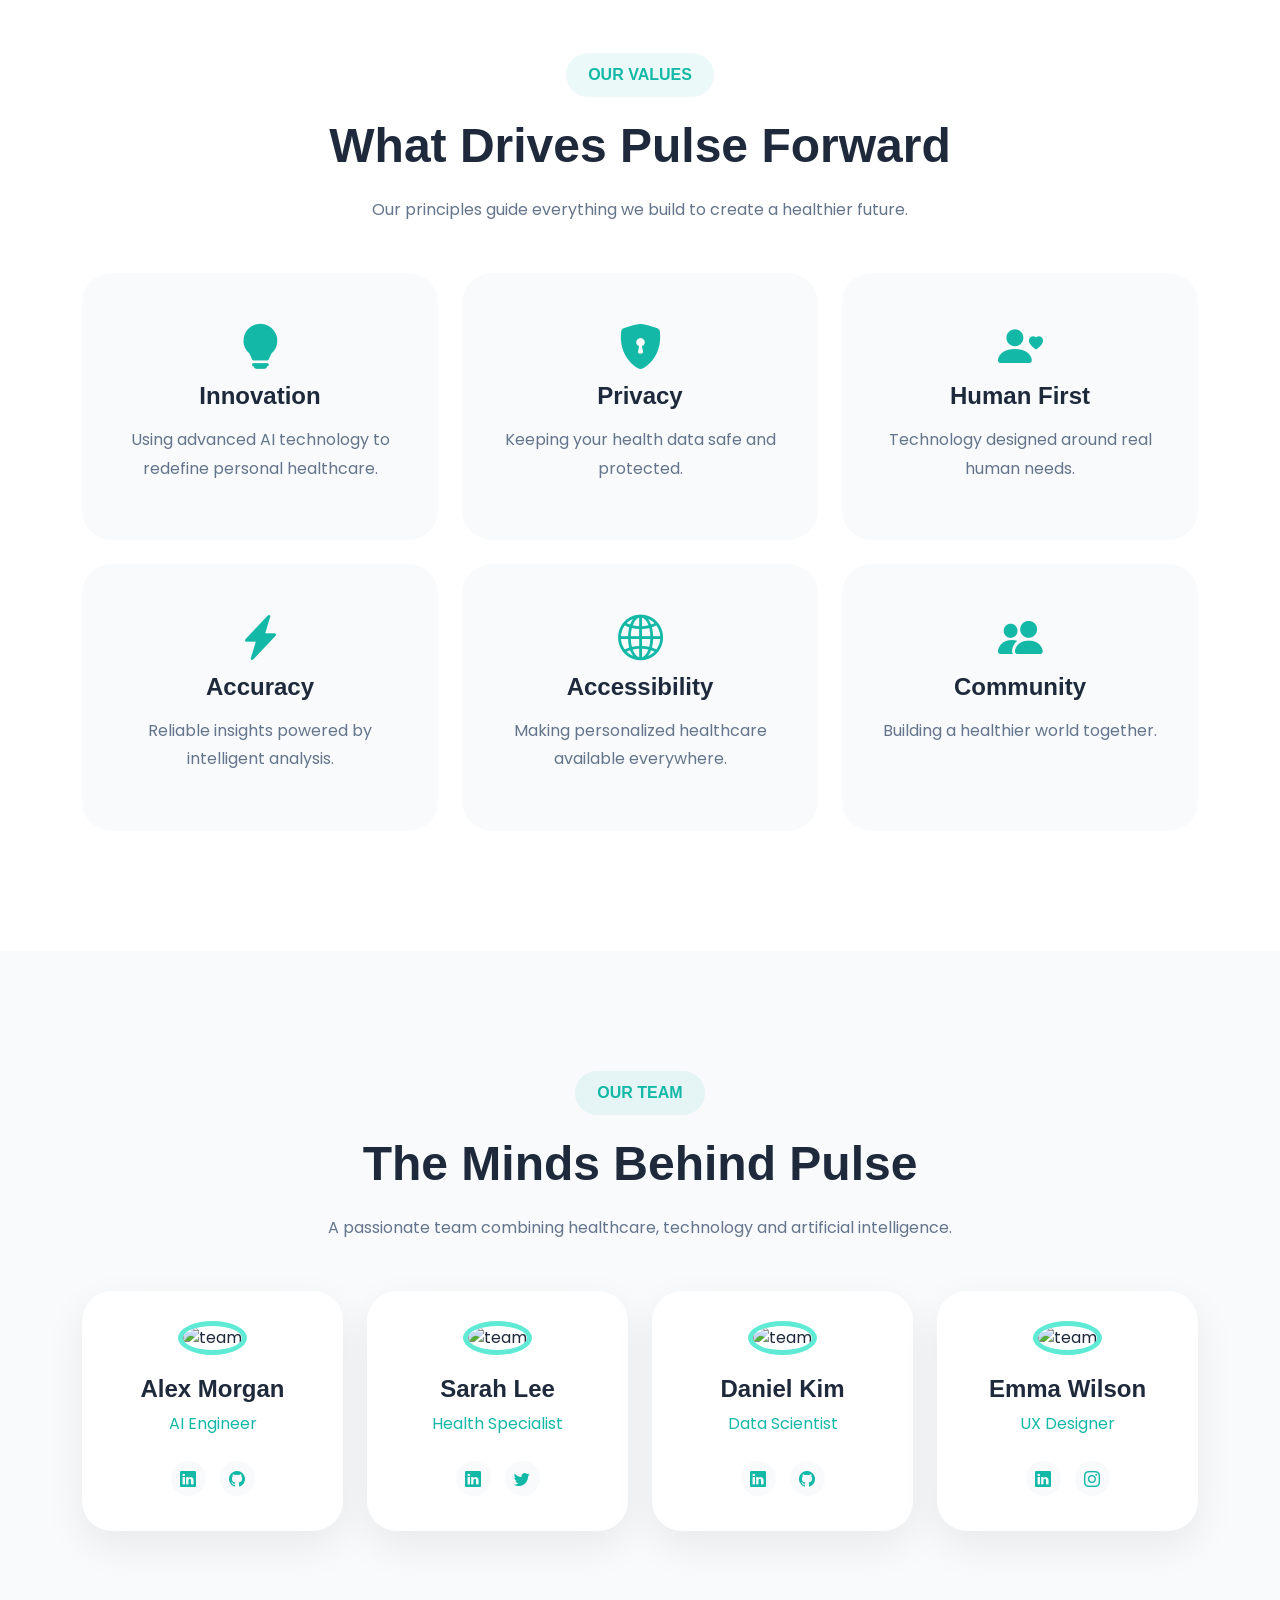
==== commit 1dcad4ab: "add photo" ====
--- a/about.html
+++ b/about.html
@@ -148,7 +148,7 @@
 
                     <div class="hero-image">
 
-                        <img src="images/hero.png"
+                        <img src="img/healt.png"
 
                             class="img-fluid"
 
@@ -202,7 +202,7 @@
 
                     <img
 
-                        src="images/story.png"
+                        src="https://images.unsplash.com/photo-1556761175-b413da4baf72"
 
                         class="img-fluid rounded-5"
 
@@ -1396,7 +1396,7 @@
 
 <div class="team-card">
 
-<img src="images/team1.jpg" alt="team">
+<img src="https://images.unsplash.com/photo-1560250097-0b93528c311a" alt="team">
 
 <h4>
 Alex Morgan
@@ -1424,7 +1424,7 @@
 
 <div class="team-card">
 
-<img src="images/team2.jpg" alt="team">
+<img src="https://images.unsplash.com/photo-1551836022-4c4c79ecde51" alt="team">
 
 <h4>
 Sarah Lee
@@ -1453,7 +1453,7 @@
 
 <div class="team-card">
 
-<img src="images/team3.jpg" alt="team">
+<img src="https://images.unsplash.com/photo-1612349317150-e413f6a5b16d" alt="team">
 
 <h4>
 Daniel Kim
@@ -1482,7 +1482,7 @@
 
 <div class="team-card">
 
-<img src="images/team4.jpg" alt="team">
+<img src="https://images.unsplash.com/photo-1551836022-d5d88e9218df" alt="team">
 
 <h4>
 Emma Wilson
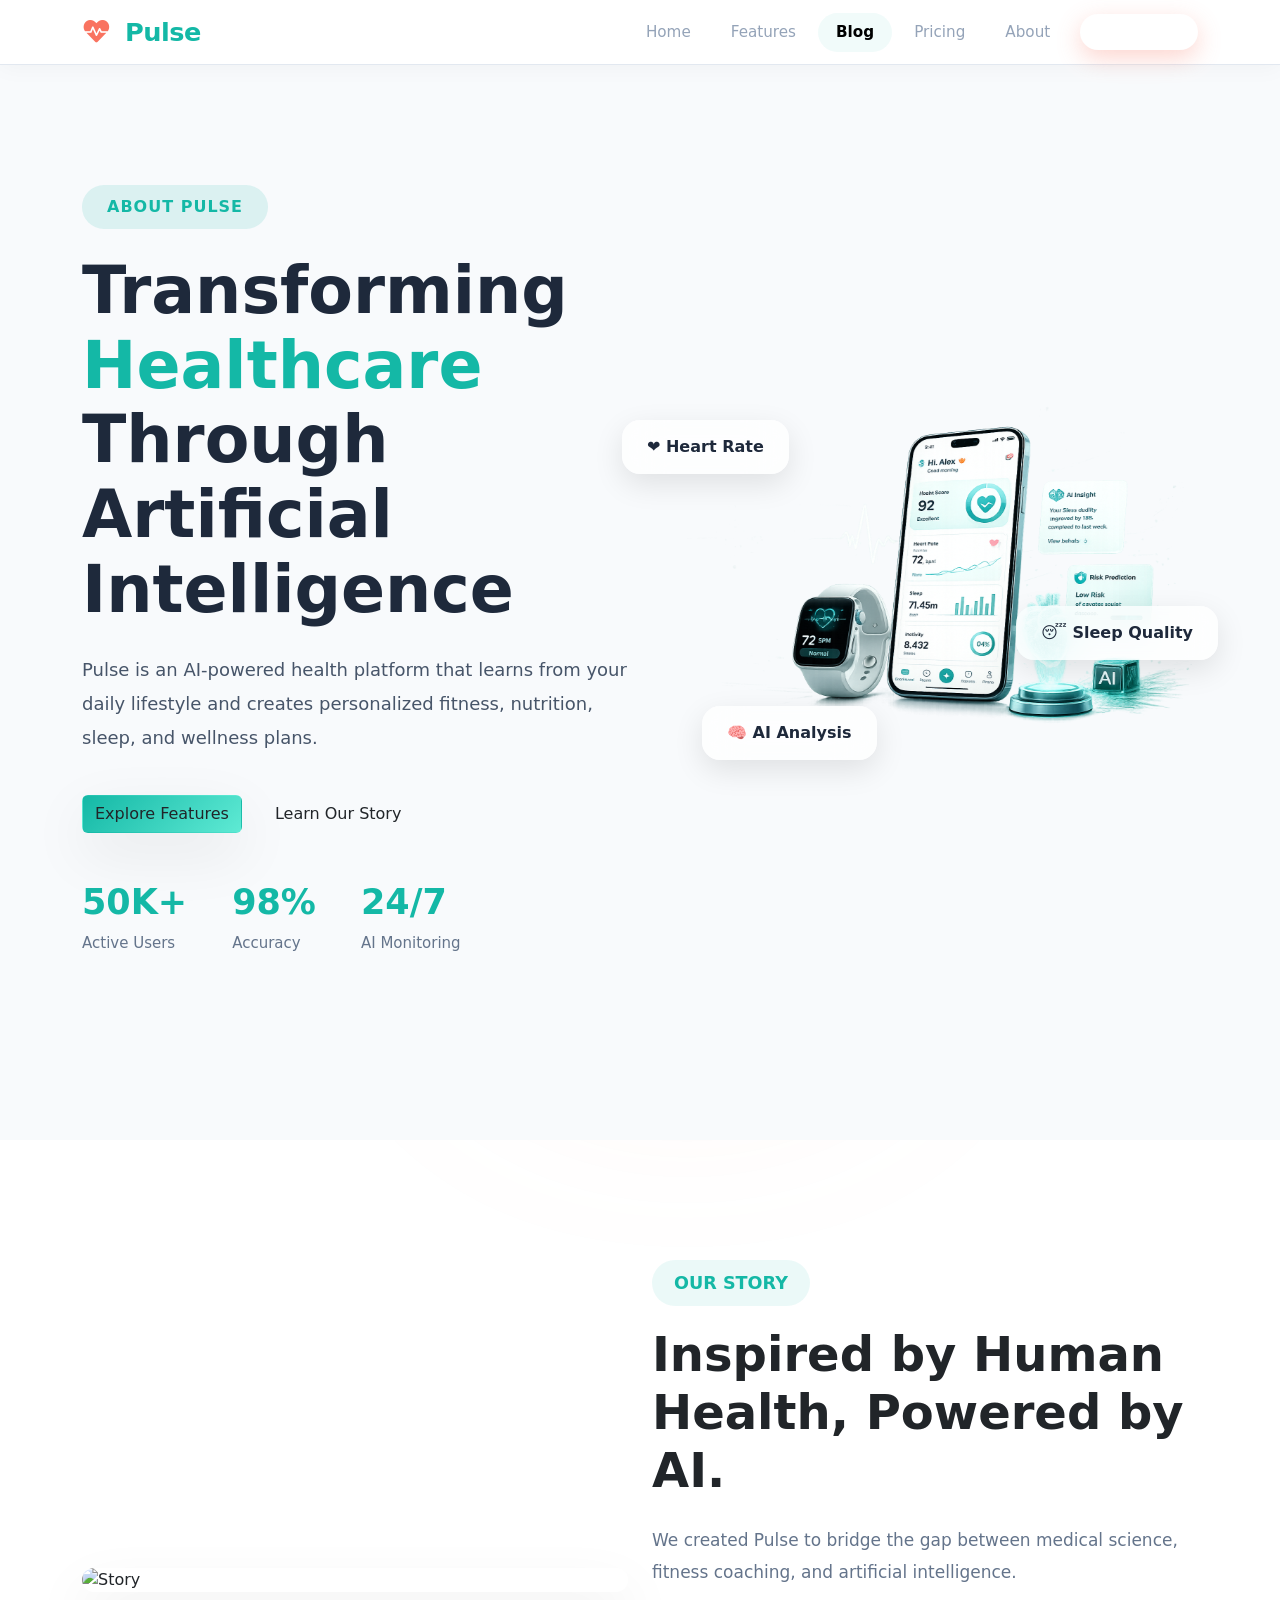
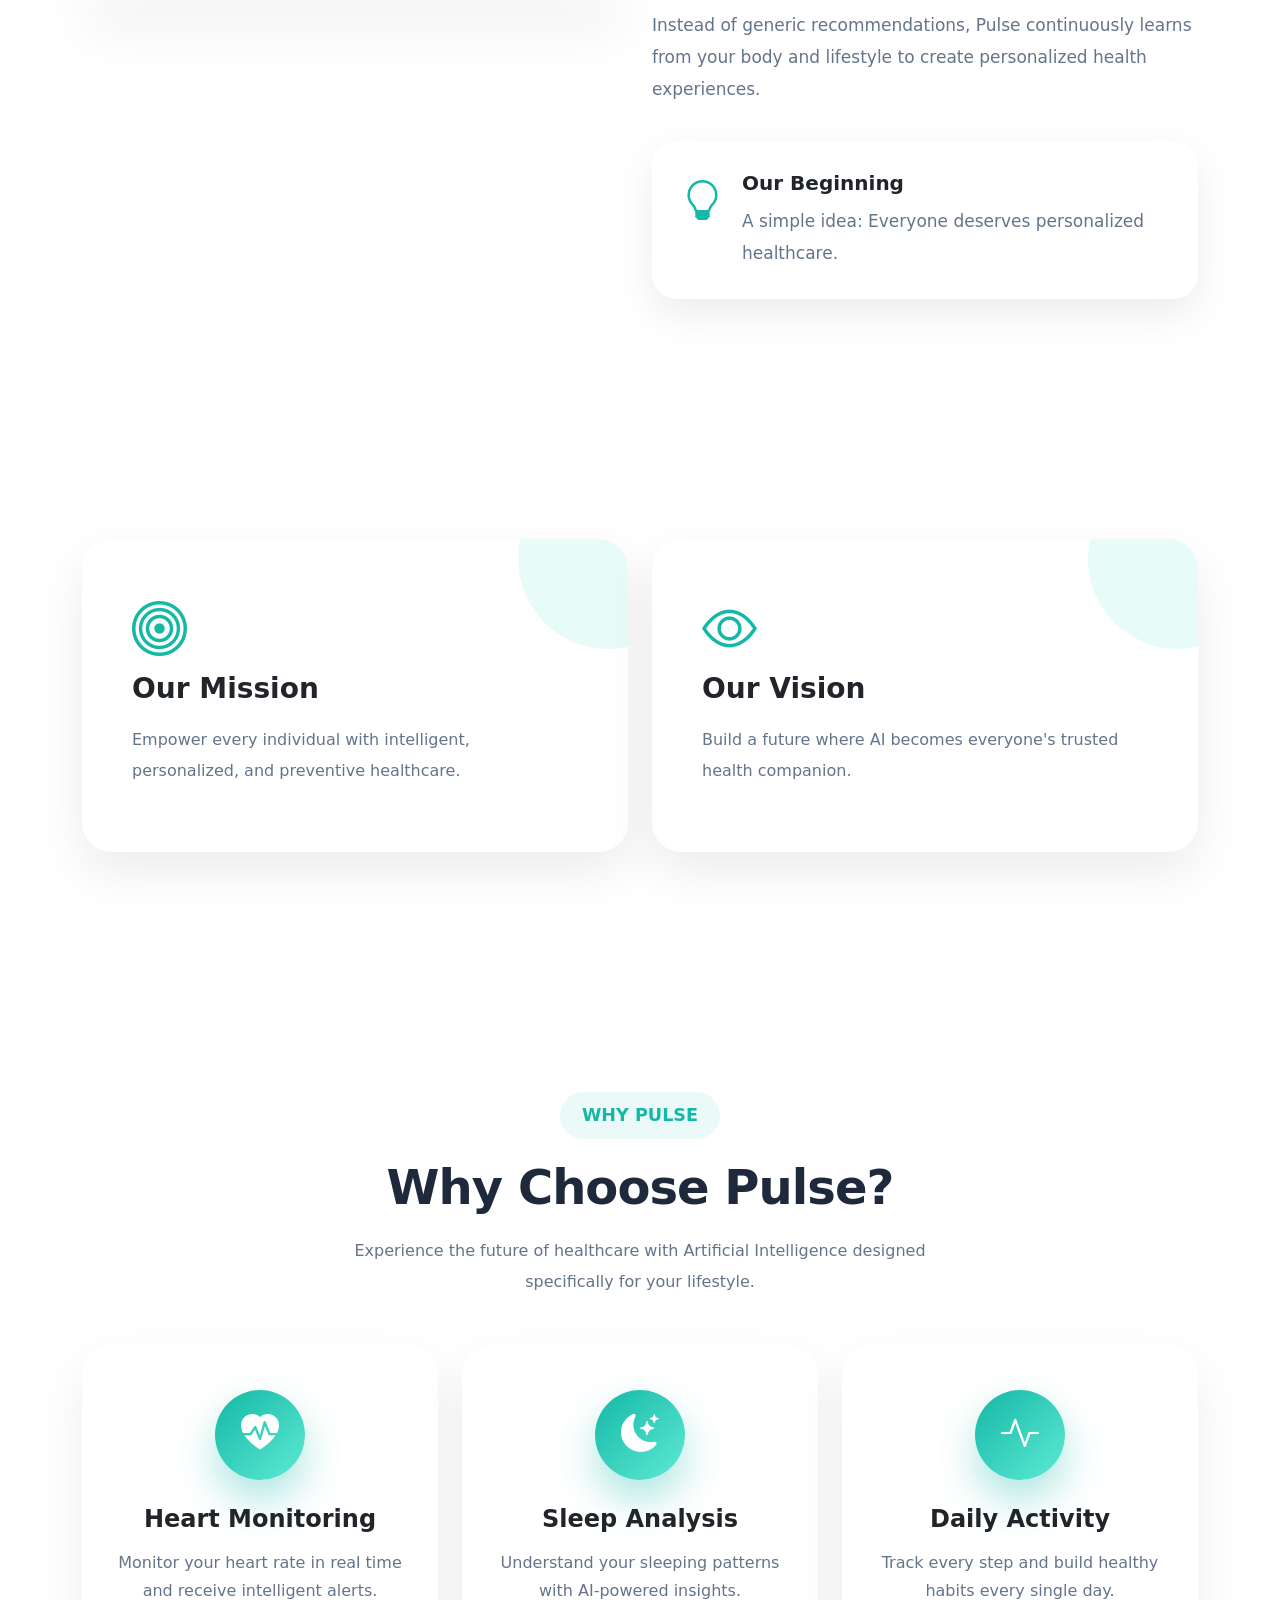
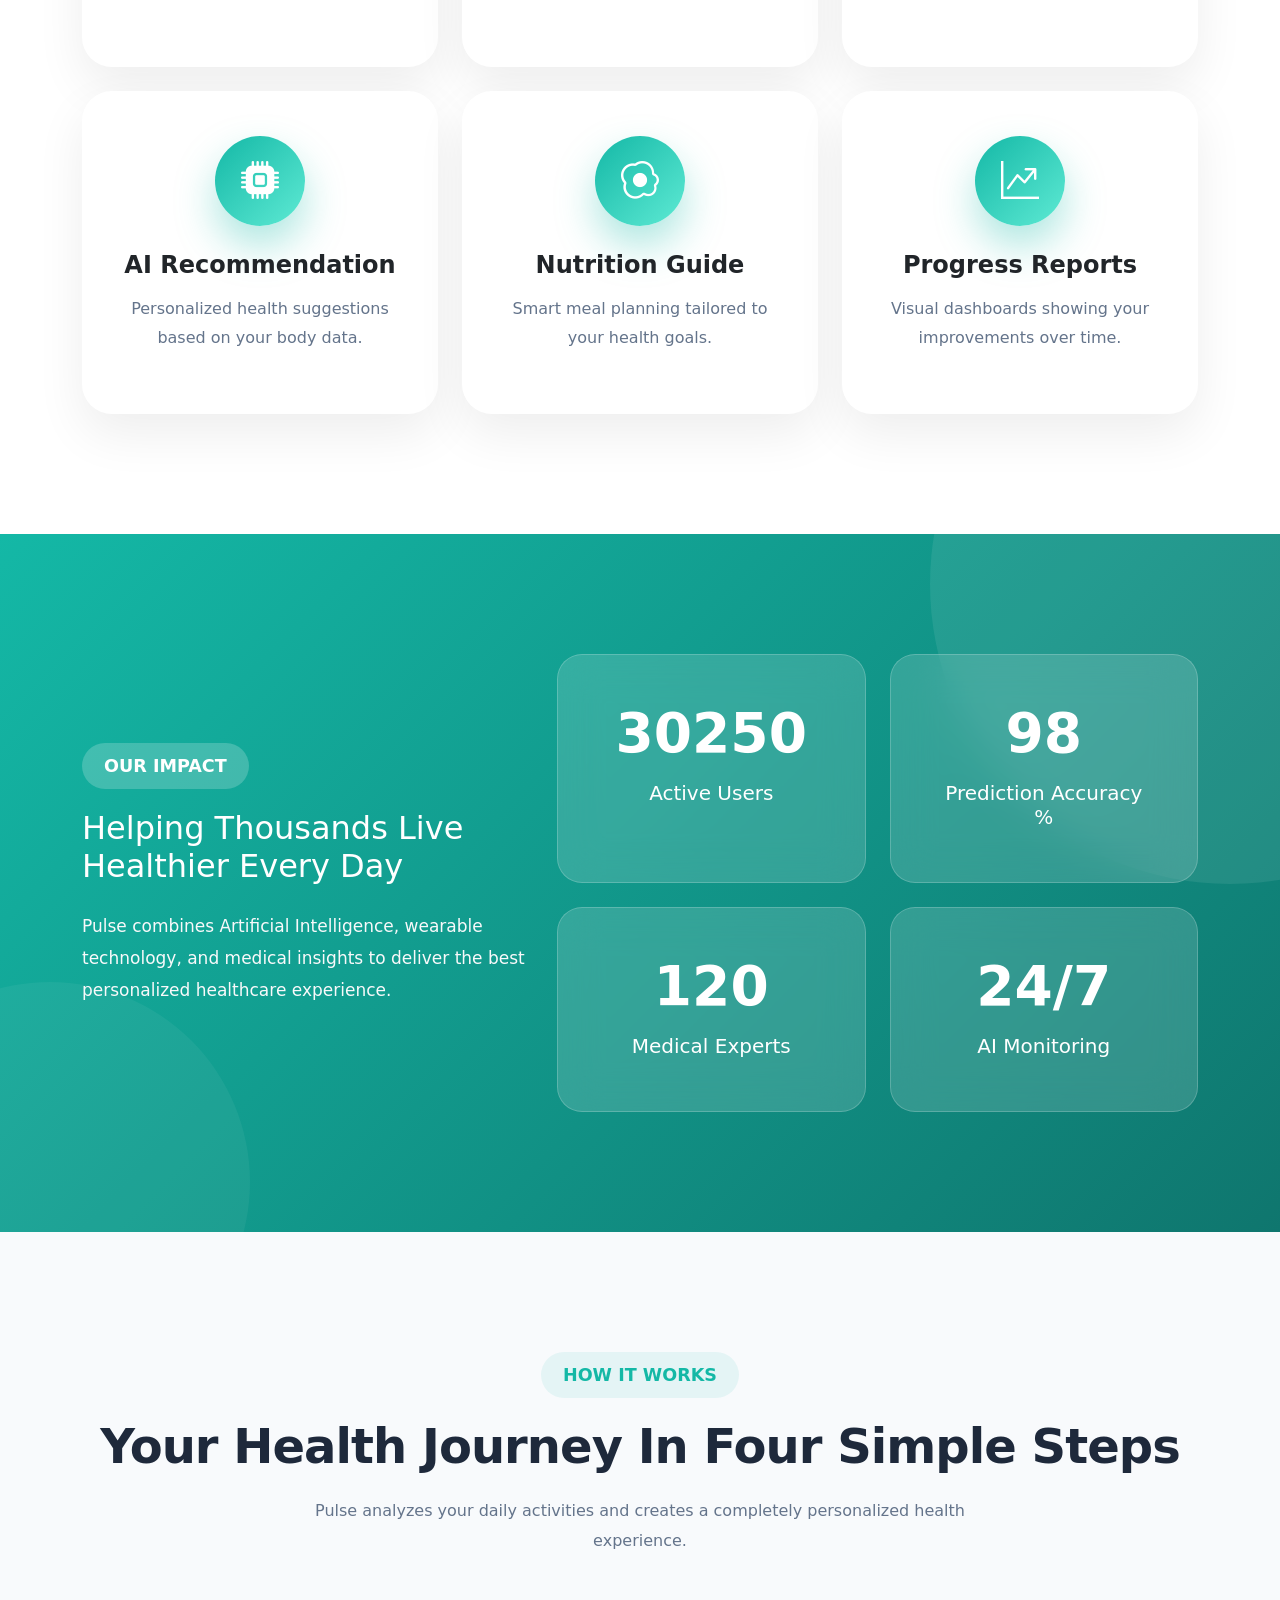
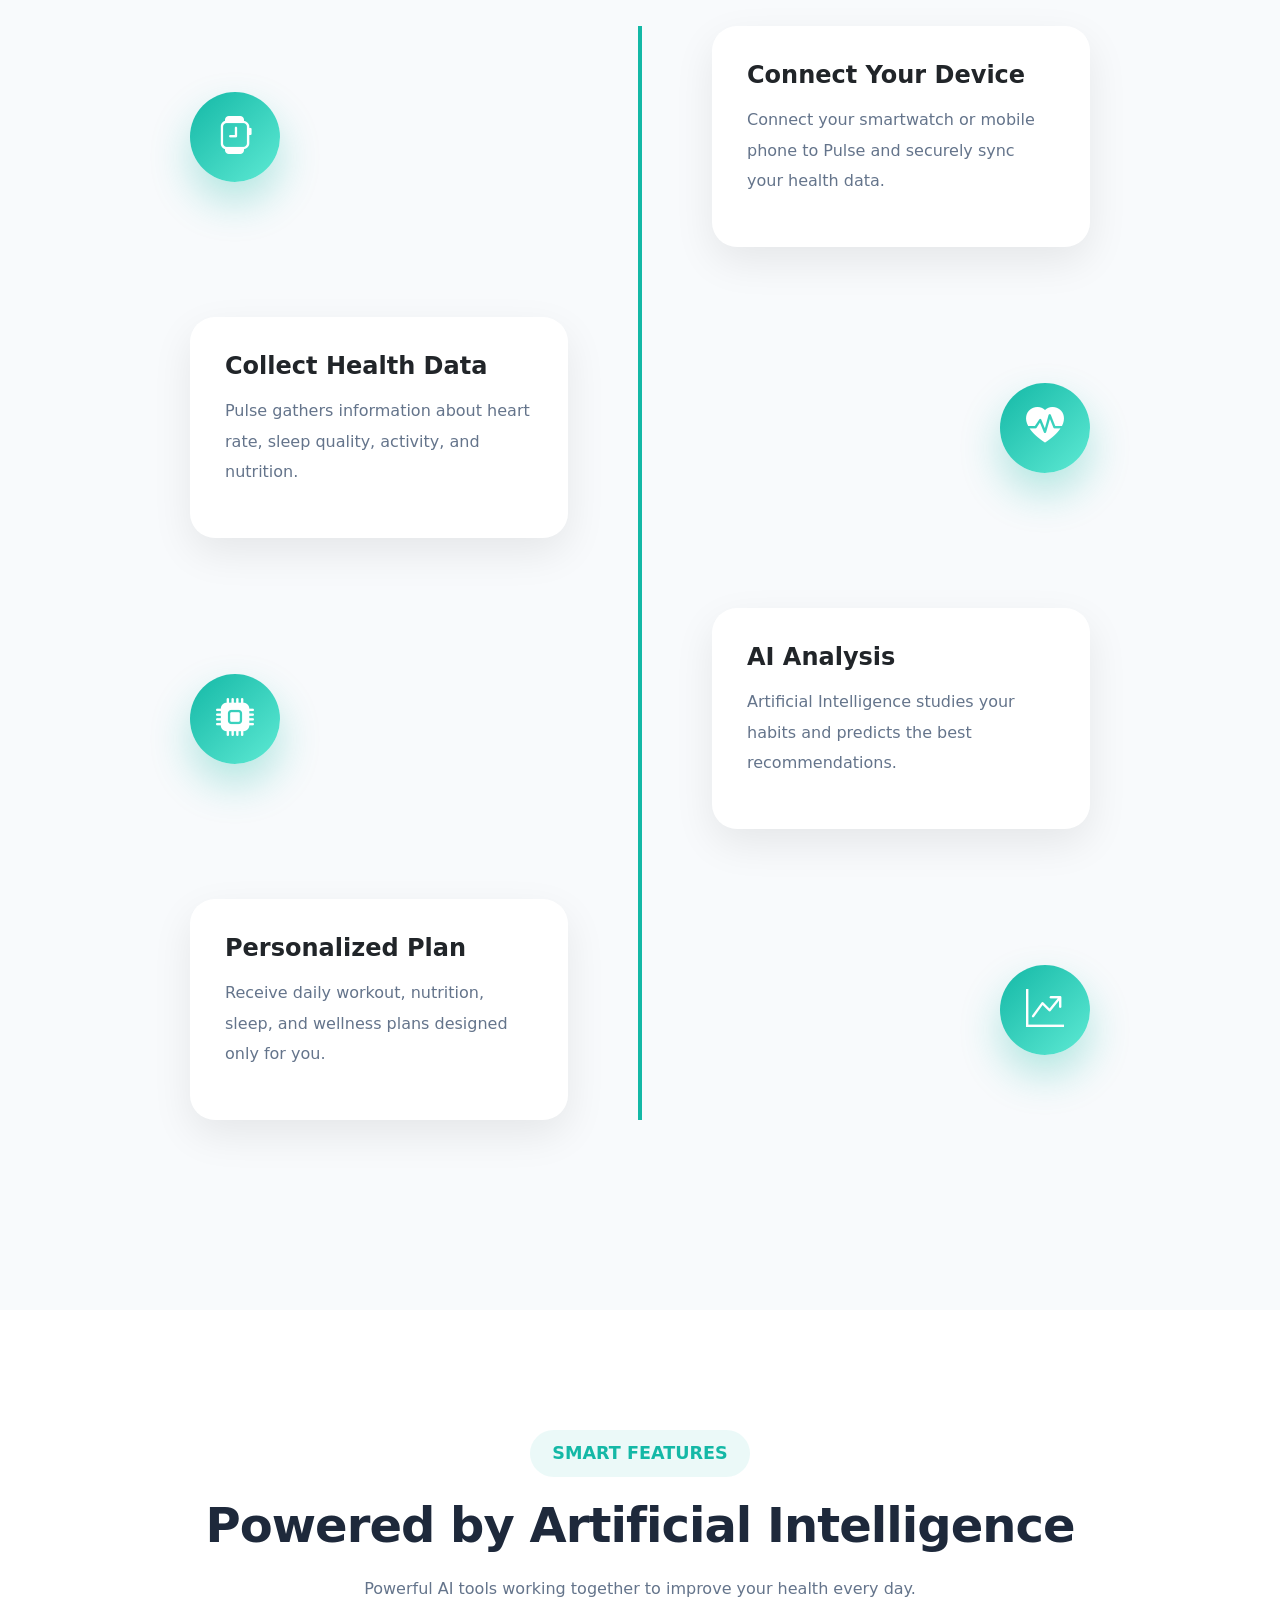
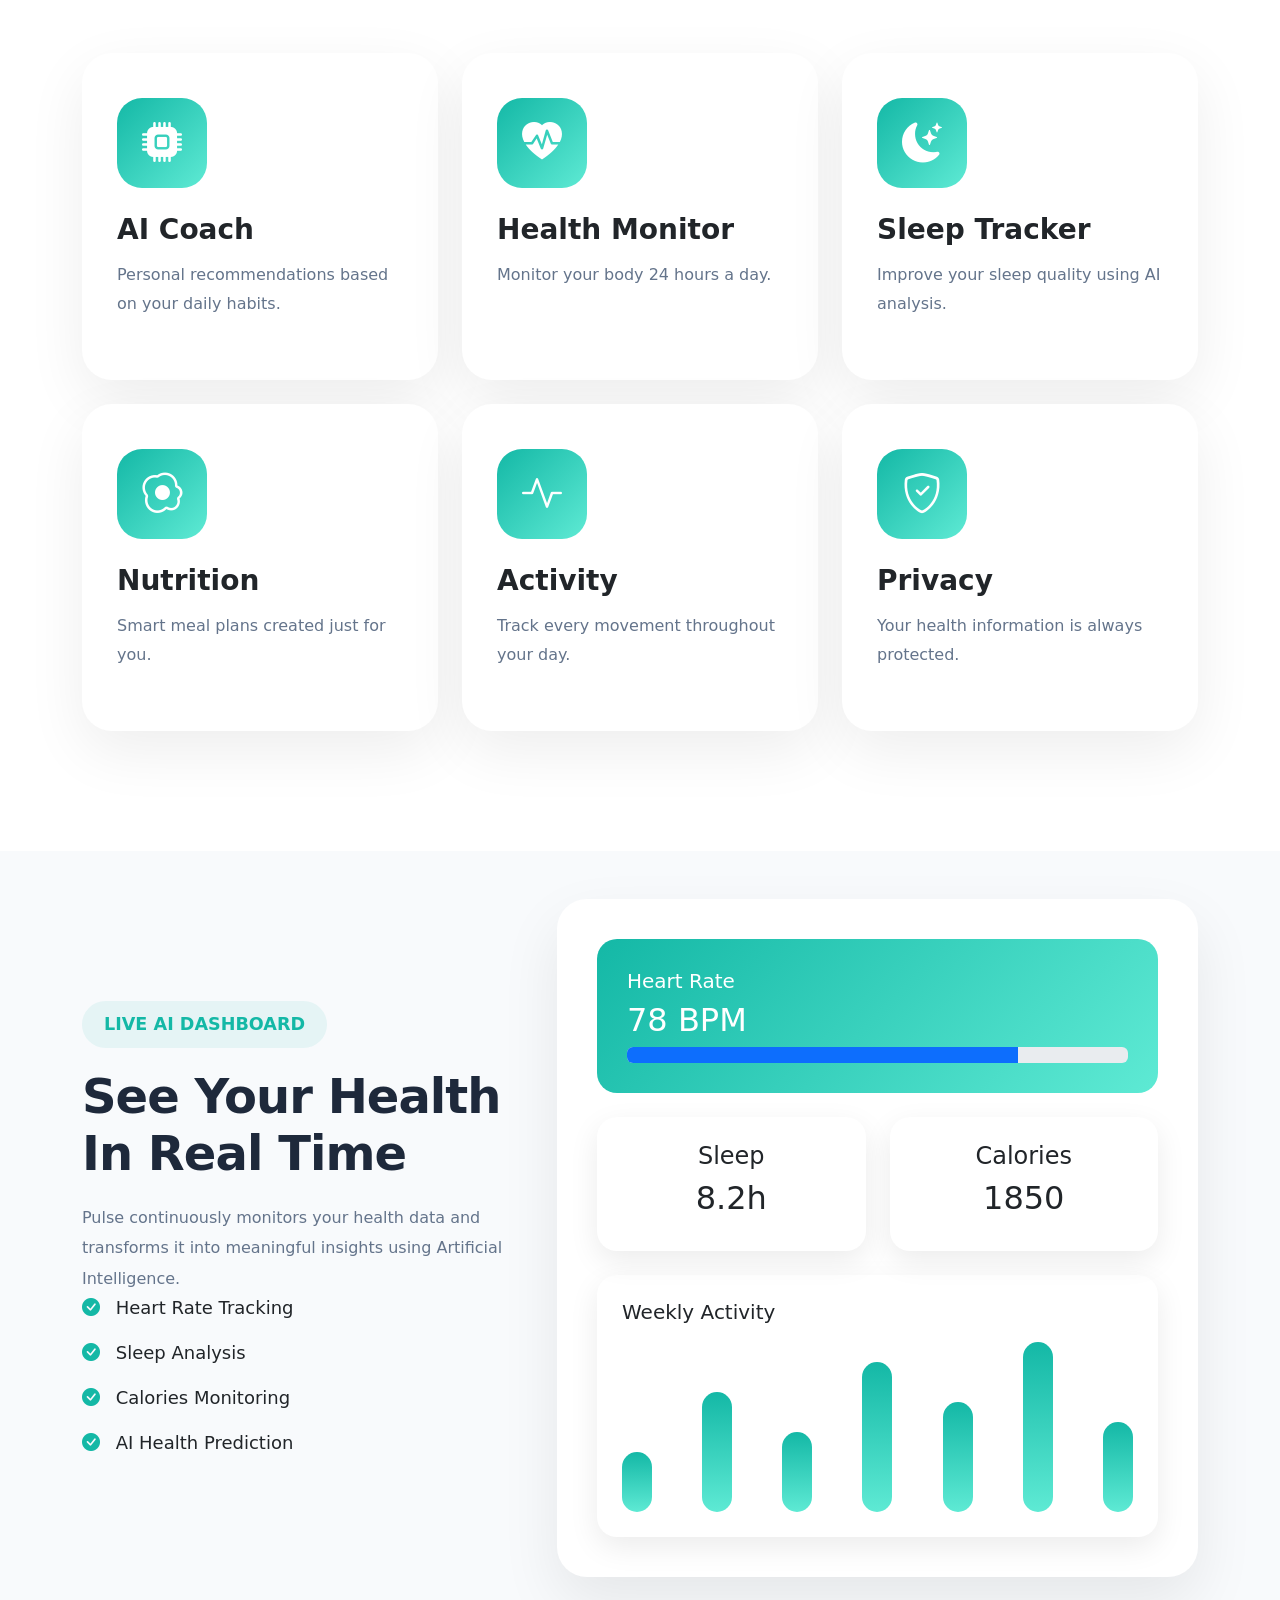
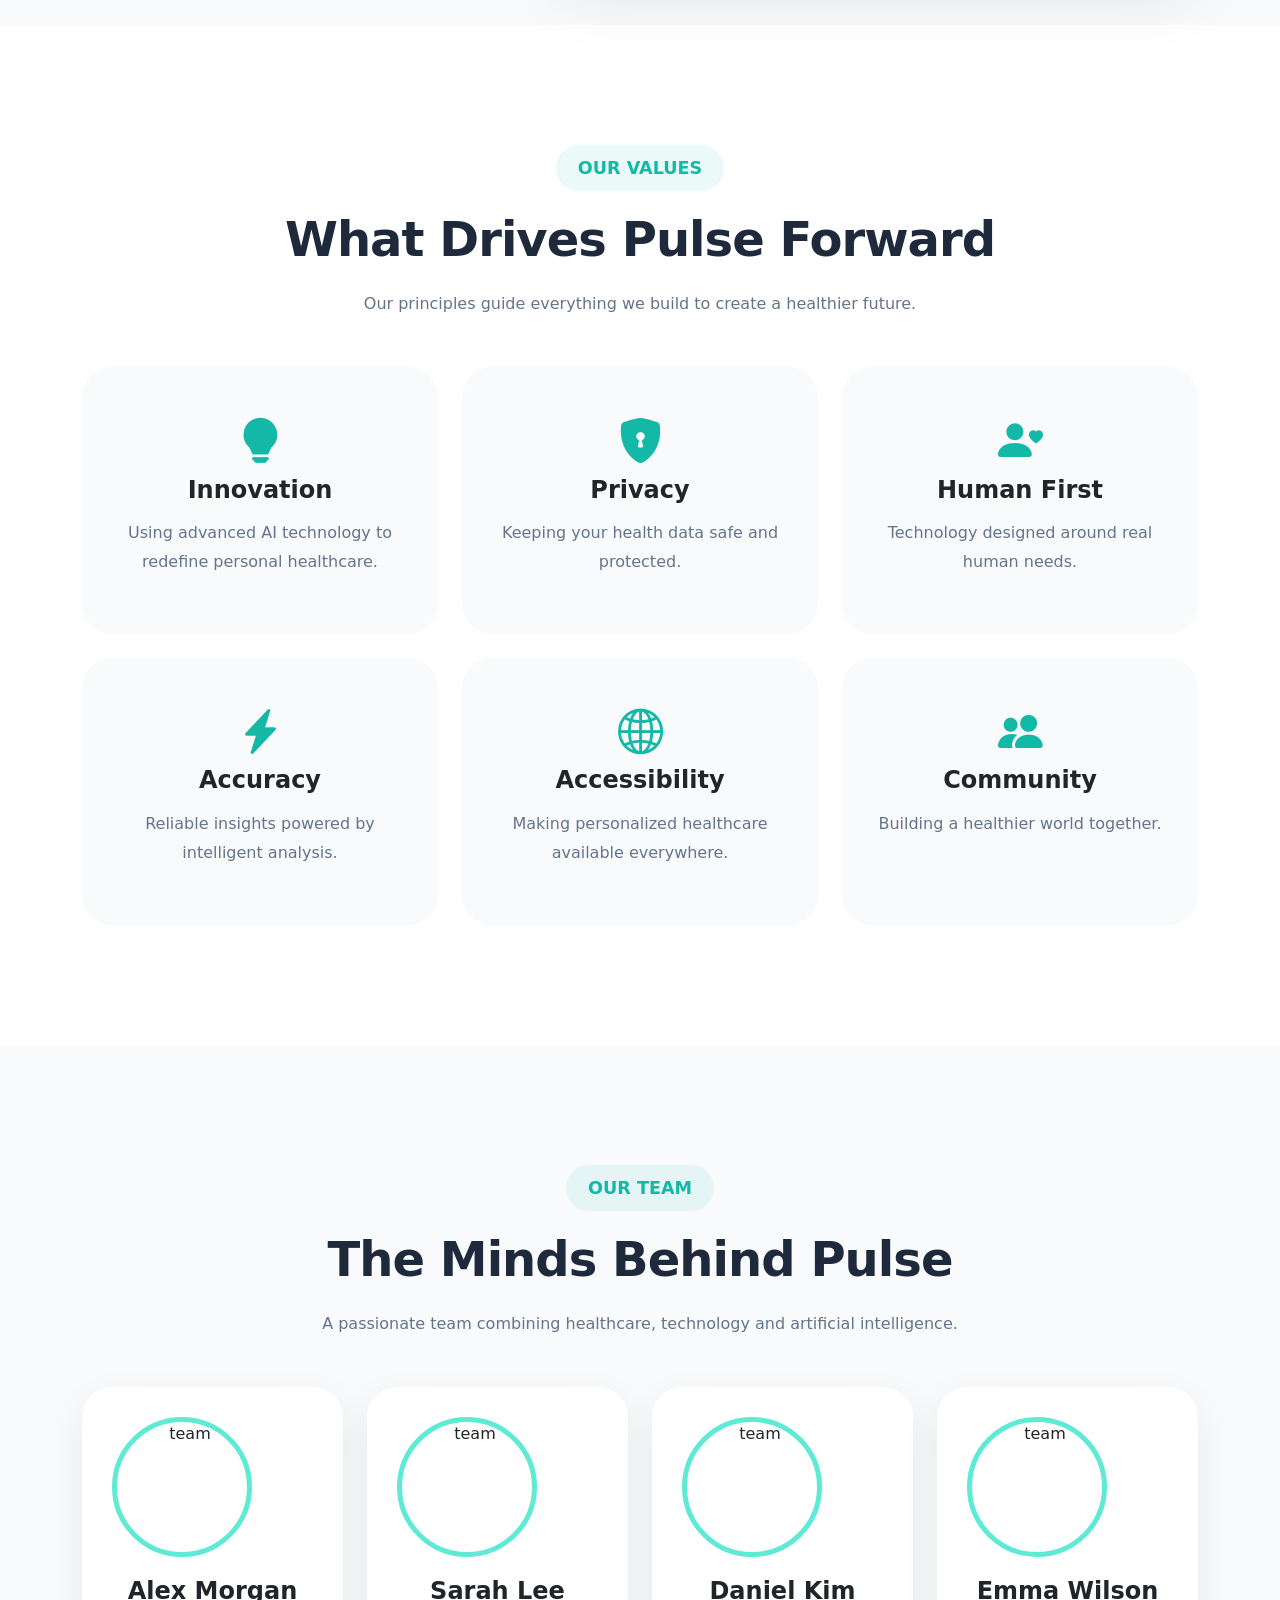
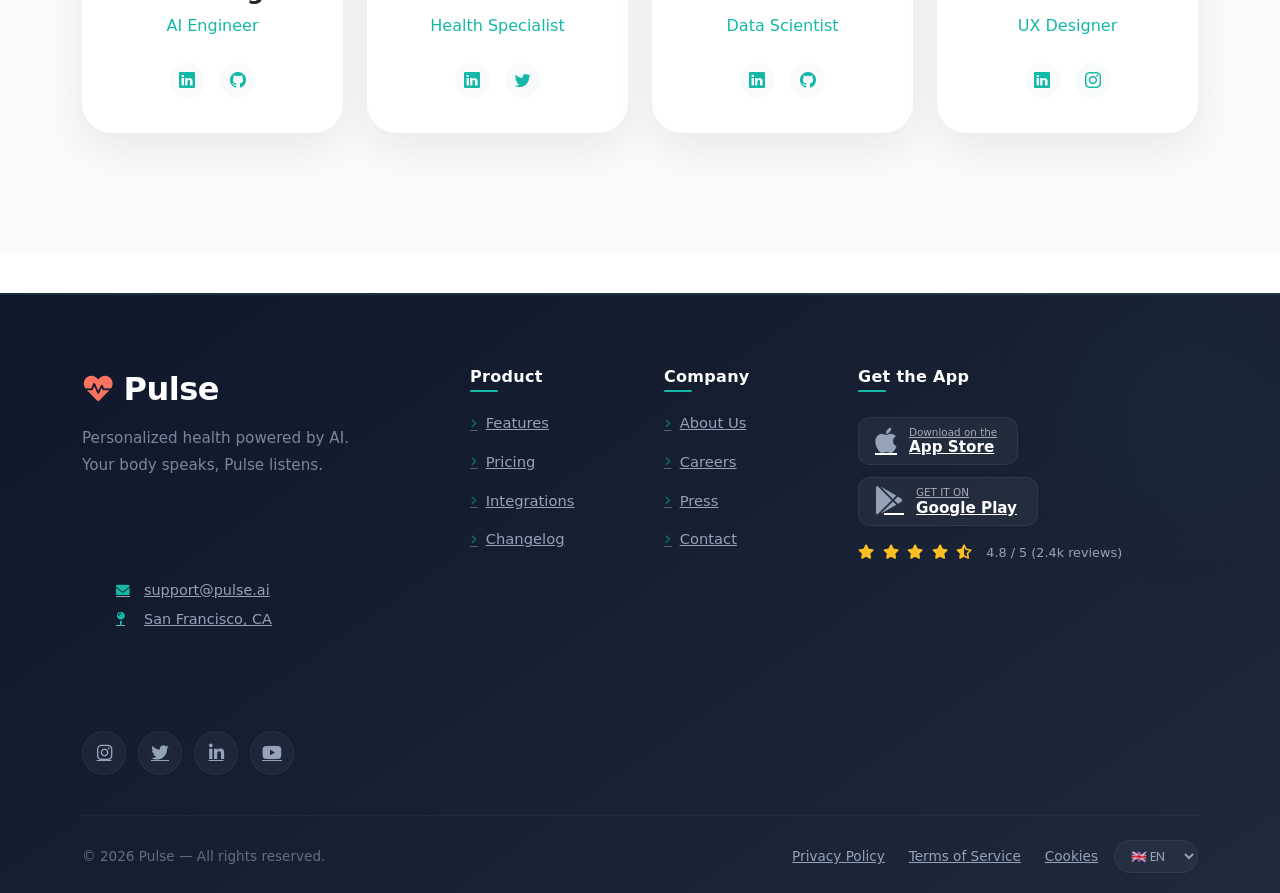
==== commit 0b9a6caa: "Merge branch 'main' of https://github.com/susansultani/Startup-Website into About-page-Atefa" ====
--- a/about.html
+++ b/about.html
@@ -1,23 +1,22 @@
 <!DOCTYPE html>
 <html lang="en">
-
 <head>
-
     <meta charset="UTF-8">
     <meta name="viewport" content="width=device-width, initial-scale=1.0">
-
-    <title>Pulse | About</title>
-
-    <!-- Bootstrap -->
-
-    <link href="https://cdn.jsdelivr.net/npm/bootstrap@5.3.7/dist/css/bootstrap.min.css" rel="stylesheet">
-
-    <!-- Bootstrap Icons -->
-
-    <link rel="stylesheet"
-        href="https://cdn.jsdelivr.net/npm/bootstrap-icons@1.11.3/font/bootstrap-icons.min.css">
-
-    <!-- Google Font -->
+    <title>Document</title>
+     <!-- Bootstrap 5 -->
+    <link href="https://cdn.jsdelivr.net/npm/bootstrap@5.3.2/dist/css/bootstrap.min.css" rel="stylesheet" />
+     <!-- Font Awesome 6 -->
+    <link rel="stylesheet" href="https://cdnjs.cloudflare.com/ajax/libs/font-awesome/6.0.0-beta3/css/all.min.css" />
+     <link rel="stylesheet" href="style.css">
+         <!-- AOS -->
+
+    <link href="https://unpkg.com/aos@2.3.4/dist/aos.css" rel="stylesheet">
+
+    <!-- CSS -->
+
+    <link rel="stylesheet" href="style.css">
+     <!-- Google Font -->
 
     <link rel="preconnect" href="https://fonts.googleapis.com">
 
@@ -26,19 +25,54 @@
     <link
         href="https://fonts.googleapis.com/css2?family=Poppins:wght@200;300;400;500;600;700;800&display=swap"
         rel="stylesheet">
-
-    <!-- AOS -->
-
-    <link href="https://unpkg.com/aos@2.3.4/dist/aos.css" rel="stylesheet">
-
-    <!-- CSS -->
-
-    <link rel="stylesheet" href="style.css">
+         <!-- Bootstrap -->
+
+    <link href="https://cdn.jsdelivr.net/npm/bootstrap@5.3.7/dist/css/bootstrap.min.css" rel="stylesheet">
+
+    <!-- Bootstrap Icons -->
+
+    <link rel="stylesheet"
+        href="https://cdn.jsdelivr.net/npm/bootstrap-icons@1.11.3/font/bootstrap-icons.min.css">
+        <title>Pulse | About</title>
+</head>
+<body>
+        <!-- ============================================================ -->
+    <!-- NAVBAR -->
+    <!-- ============================================================ -->
+    <nav class="navbar navbar-expand-lg navbar-pulse fixed-top">
+        <div class="container">
+            <a class="navbar-brand" href="#">
+                <i class="fas fa-heartbeat"></i> Pulse
+            </a>
+            <button class="navbar-toggler border-0" type="button" data-bs-toggle="collapse" data-bs-target="#navMenu"
+            aria-controls="navMenu" aria-expanded="false" aria-label="Toggle navigation">
+            <span class="navbar-toggler-icon" style="filter: invert(0.2);"></span>
+        </button>
+        <div class="collapse navbar-collapse" id="navMenu">
+            <ul class="navbar-nav ms-auto mb-2 mb-lg-0 align-items-lg-center gap-1">
+                <li class="nav-item"><a class="nav-link" href="#">Home</a></li>
+                <li class="nav-item"><a class="nav-link" href="#">Features</a></li>
+                <li class="nav-item"><a class="nav-link active" href="#">Blog</a></li>
+                <li class="nav-item"><a class="nav-link" href="#">Pricing</a></li>
+                <li class="nav-item"><a class="nav-link" href="#">About</a></li>
+                <li class="nav-item"><a class="nav-link btn btn-coral text-white px-4 py-2 ms-2" href="#" style="font-size:0.85rem;">Get the App</a></li>
+            </ul>
+        </div>
+    </div>
+</nav>
+
+
+
     
 
-</head>
-
-<body>
+   
+
+   
+
+
+    
+
+
 
     <!-- ========================= -->
 
@@ -1513,7 +1547,7 @@
 
     <!-- JS -->
 
-    <script src="https://cdn.jsdelivr.net/npm/bootstrap@5.3.7/dist/js/bootstrap.bundle.min.js"></script>
+    
 
     <script src="https://unpkg.com/aos@2.3.4/dist/aos.js"></script>
 
@@ -1531,6 +1565,123 @@
 
     <script src="java.js"></script>
 
+
+
+
+
+
+
+
+
+
+<!-- ============================================================ -->
+<!-- ===== LUXURY FOOTER ===== -->
+<!-- ============================================================ -->
+<footer class="footer-pulse">
+    <div class="container">
+        <div class="row g-5">
+
+            <!-- Brand Column -->
+            <div class="col-lg-4 col-md-6">
+                <div class="brand-foot">
+                    <i class="fas fa-heartbeat"></i> Pulse
+                </div>
+                <p class="tagline">
+                    Personalized health powered by AI. Your body speaks, Pulse listens.
+                </p>
+                <div class="contact-info">
+                    <a href="#"><i class="fas fa-envelope"></i> support@pulse.ai</a>
+                    <a href="#"><i class="fas fa-map-pin"></i> San Francisco, CA</a>
+                </div>
+                <div class="social-links">
+                    <a href="#" aria-label="Instagram"><i class="fab fa-instagram"></i></a>
+                    <a href="#" aria-label="Twitter"><i class="fab fa-twitter"></i></a>
+                    <a href="#" aria-label="LinkedIn"><i class="fab fa-linkedin-in"></i></a>
+                    <a href="#" aria-label="YouTube"><i class="fab fa-youtube"></i></a>
+                </div>
+            </div>
+
+            <!-- Quick Links -->
+            <div class="col-lg-2 col-md-6">
+                <h6>Product</h6>
+                <ul class="footer-links">
+                    <li><a href="#">Features</a></li>
+                    <li><a href="#">Pricing</a></li>
+                    <li><a href="#">Integrations</a></li>
+                    <li><a href="#">Changelog</a></li>
+                </ul>
+            </div>
+
+            <!-- Company Links -->
+            <div class="col-lg-2 col-md-6">
+                <h6>Company</h6>
+                <ul class="footer-links">
+                    <li><a href="#">About Us</a></li>
+                    <li><a href="#">Careers</a></li>
+                    <li><a href="#">Press</a></li>
+                    <li><a href="#">Contact</a></li>
+                </ul>
+            </div>
+
+            <!-- App & Ratings -->
+            <div class="col-lg-4 col-md-6">
+                <h6>Get the App</h6>
+                <div class="app-badges">
+                    <a href="#" class="app-badge-link">
+                        <i class="fab fa-apple"></i>
+                        <div class="app-text">
+                            <small>Download on the</small>
+                            <span>App Store</span>
+                        </div>
+                    </a>
+                    <a href="#" class="app-badge-link">
+                        <i class="fab fa-google-play"></i>
+                        <div class="app-text">
+                            <small>GET IT ON</small>
+                            <span>Google Play</span>
+                        </div>
+                    </a>
+                </div>
+                <div class="rating">
+                    <div class="stars">
+                        <i class="fas fa-star"></i>
+                        <i class="fas fa-star"></i>
+                        <i class="fas fa-star"></i>
+                        <i class="fas fa-star"></i>
+                        <i class="fas fa-star-half-alt"></i>
+                    </div>
+                    <span>4.8 / 5 (2.4k reviews)</span>
+                </div>
+            </div>
+
+        </div>
+
+        <!-- Bottom Bar -->
+        <div class="footer-bottom">
+            <span class="copy">
+                &copy; 2026 Pulse — All rights reserved.
+            </span>
+            <div class="d-flex align-items-center gap-3 flex-wrap">
+                <div class="legal-links">
+                    <a href="#">Privacy Policy</a>
+                    <a href="#">Terms of Service</a>
+                    <a href="#">Cookies</a>
+                </div>
+                <select class="lang-select" aria-label="Language selector">
+                    <option value="en" selected>🇬🇧 EN</option>
+                    <option value="es">🇪🇸 ES</option>
+                    <option value="fr">🇫🇷 FR</option>
+                    <option value="de">🇩🇪 DE</option>
+                </select>
+            </div>
+        </div>
+    </div>
+</footer>
+
+<!-- ============================================================ -->
+<!-- SCRIPTS -->
+<!-- ============================================================ -->
+<script src="https://cdn.jsdelivr.net/npm/bootstrap@5.3.2/dist/js/bootstrap.bundle.min.js">
+</script>
 </body>
-
-</html>
+</html>
--- a/style.css
+++ b/style.css
@@ -1,4 +1,2429 @@
-/* About */
+/* ===== ROOT VARIABLES (Teal & Mint Palette) ===== */
+:root {
+  --teal: #14b8a6;
+  --mint: #5eead4;
+  --coral: #f97360;
+  --bg-body: #f8fafc;
+  --text-primary: #1e293b;
+  --white: #ffffff;
+  --light-slate: #e2e8f0;
+  --medium-slate: #94a3b8;
+  --shadow: 0 8px 30px rgba(0, 0, 0, 0.04);
+  --shadow-hover: 0 16px 48px rgba(20, 184, 166, 0.1);
+  --radius: 20px;
+  --radius-sm: 12px;
+  --transition: 0.3s cubic-bezier(0.25, 0.46, 0.45, 0.94);
+  --font: "Inter", "Poppins", sans-serif;
+}
+
+/* ===== GLOBAL ===== */
+* {
+  margin: 0;
+  padding: 0;
+  box-sizing: border-box;
+}
+
+body {
+  font-family: var(--font);
+  background: var(--bg-body);
+  color: var(--text-primary);
+  line-height: 1.7;
+  overflow-x: hidden;
+  -webkit-font-smoothing: antialiased;
+}
+
+a {
+  text-decoration: none;
+  color: inherit;
+}
+img {
+  max-width: 100%;
+  display: block;
+}
+.section-padding {
+  padding: 80px 0;
+}
+.section-title {
+  font-weight: 800;
+  font-size: 2.4rem;
+  letter-spacing: -0.02em;
+  margin-bottom: 0.5rem;
+  color: var(--text-primary);
+}
+.section-subtitle {
+  color: var(--medium-slate);
+  font-size: 1.1rem;
+  max-width: 600px;
+  margin: 0 auto 2.5rem auto;
+}
+
+/* Buttons */
+.btn-teal {
+  background: var(--teal);
+  color: #fff;
+  padding: 12px 36px;
+  border-radius: 50px;
+  font-weight: 600;
+  font-size: 0.95rem;
+  border: none;
+  transition: var(--transition);
+  box-shadow: 0 8px 24px rgba(20, 184, 166, 0.3);
+}
+.btn-teal:hover {
+  background: #0d9488;
+  transform: translateY(-3px);
+  box-shadow: 0 14px 32px rgba(20, 184, 166, 0.4);
+  color: #fff;
+}
+.btn-outline-teal {
+  background: transparent;
+  color: var(--teal);
+  padding: 12px 36px;
+  border-radius: 50px;
+  font-weight: 600;
+  font-size: 0.95rem;
+  border: 2px solid var(--teal);
+  transition: var(--transition);
+}
+.btn-outline-teal:hover {
+  background: var(--teal);
+  color: #fff;
+  transform: translateY(-3px);
+  box-shadow: 0 8px 24px rgba(20, 184, 166, 0.2);
+}
+.btn-coral {
+  background: var(--coral);
+  color: #fff;
+  padding: 12px 36px;
+  border-radius: 50px;
+  font-weight: 600;
+  font-size: 0.95rem;
+  border: none;
+  transition: var(--transition);
+  box-shadow: 0 8px 24px rgba(249, 115, 96, 0.3);
+}
+.btn-coral:hover {
+  background: #ea5a47;
+  transform: translateY(-3px);
+  box-shadow: 0 14px 32px rgba(249, 115, 96, 0.4);
+  color: #fff;
+}
+.badge-teal {
+  background: rgba(20, 184, 166, 0.1);
+  color: var(--teal);
+  font-weight: 600;
+  padding: 6px 18px;
+  border-radius: 50px;
+  font-size: 0.8rem;
+  letter-spacing: 0.3px;
+  display: inline-block;
+  border: 1px solid rgba(20, 184, 166, 0.1);
+}
+.badge-mint {
+  background: rgba(94, 234, 212, 0.15);
+  color: var(--teal);
+  font-weight: 600;
+  padding: 6px 18px;
+  border-radius: 50px;
+  font-size: 0.75rem;
+  letter-spacing: 0.3px;
+  display: inline-block;
+}
+
+/* ===== NAVBAR ===== */
+.navbar-pulse {
+  background: var(--white);
+  box-shadow: 0 2px 24px rgba(0, 0, 0, 0.04);
+  padding: 14px 0;
+  border-bottom: 1px solid var(--light-slate);
+}
+.navbar-pulse .navbar-brand {
+  font-weight: 800;
+  font-size: 1.6rem;
+  color: var(--teal);
+  letter-spacing: -0.5px;
+}
+.navbar-pulse .navbar-brand i {
+  color: var(--coral);
+  margin-right: 6px;
+}
+.navbar-pulse .nav-link {
+  font-weight: 500;
+  color: var(--medium-slate);
+  padding: 8px 18px !important;
+  border-radius: 50px;
+  transition: var(--transition);
+  font-size: 0.95rem;
+}
+.navbar-pulse .nav-link:hover,
+.navbar-pulse .nav-link.active {
+  background: rgba(20, 184, 166, 0.06);
+  color: var(--teal);
+}
+.navbar-pulse .nav-link.active {
+  color: var(--teal);
+  font-weight: 600;
+}
+
+/* تعریف پالت رنگی جدید در روت */
+:root {
+  --primary-teal: #14b8a6;
+  --secondary-mint: #5eead4;
+  --accent-coral: #f97360;
+  --bg-slate: #f8fafc;
+  --text-dark: #1e293b;
+  --text-muted: #64748b;
+  --card-bg: #ffffff;
+}
+
+/* استایل‌دهی هیرو سکشن */
+.hero {
+  background-color: var(--bg-slate);
+  color: var(--text-dark);
+  padding-top: 5rem;
+  position: relative;
+}
+
+.eyebrow {
+  background-color: rgba(20, 184, 166, 0.1); /* ۱۰ درصد شفافیت Teal */
+  color: var(--primary-teal);
+  padding: 0.5rem 1rem;
+  border-radius: 50px;
+  font-size: 0.85rem;
+  font-weight: 600;
+  letter-spacing: 0.05em;
+  text-uppercase: uppercase;
+}
+
+/* دکمه‌های اختصاصی */
+.btn-signal {
+  background-color: var(--accent-coral);
+  color: white;
+  border: none;
+  border-radius: 50px;
+  padding: 0.8rem 2rem;
+  font-weight: 600;
+  transition: all 0.3s ease;
+}
+.btn-signal:hover {
+  background-color: #e06352;
+  color: white;
+  transform: translateY(-2px);
+  box-shadow: 0 10px 20px rgba(249, 115, 96, 0.2);
+}
+
+.btn-outline-pulse {
+  border: 2px solid var(--primary-teal);
+  color: var(--primary-teal);
+  border-radius: 50px;
+  padding: 0.8rem 2rem;
+  font-weight: 600;
+  transition: all 0.3s ease;
+}
+.btn-outline-pulse:hover {
+  background-color: var(--primary-teal);
+  color: white;
+}
+
+/* کارت علائم حیاتی لوکس */
+.vitals-card {
+  background: var(--card-bg);
+  border: 1px solid #e2e8f0;
+  border-radius: 24px;
+  padding: 2rem;
+  box-shadow: 0 20px 40px rgba(30, 41, 59, 0.05);
+}
+
+.vitals-head {
+  display: flex;
+  justify-content: space-between;
+  align-items: center;
+  border-bottom: 1px solid #e2e8f0;
+  padding-bottom: 1rem;
+  margin-bottom: 1.5rem;
+  font-weight: 600;
+  color: var(--text-dark);
+}
+
+.vital-row {
+  display: flex;
+  justify-content: space-between;
+  align-items: center;
+  padding: 0.75rem 0;
+  border-bottom: 1px solid #f1f5f9;
+}
+.vital-row:last-child {
+  border-bottom: none;
+}
+
+.vital-row .label {
+  color: var(--text-muted);
+  font-weight: 500;
+}
+.vital-row .value {
+  font-weight: 700;
+  color: var(--text-dark);
+}
+.vital-row .value small {
+  color: var(--text-muted);
+  font-weight: 400;
+}
+
+/* فلش‌های وضعیت بالاوپایین */
+.vital-row .up {
+  color: var(--primary-teal);
+  font-size: 0.85rem;
+  margin-left: 0.5rem;
+}
+.vital-row .value.warn {
+  color: var(--accent-coral);
+}
+
+/* زنده کردن خطوط ضربان قلب با انیمیشن */
+.pulse-line-wrap {
+  overflow: hidden;
+  line-height: 0;
+}
+.pulse-path {
+  stroke-width: 2;
+  fill: none;
+}
+.pulse-path--a {
+  stroke: var(--primary-teal);
+  stroke-width: 3;
+}
+.pulse-path--b {
+  stroke: var(--secondary-mint);
+  opacity: 0.5;
+}
+.pulse-path--c {
+  stroke: var(--accent-coral);
+  opacity: 0.3;
+}
+
+/* انیمیشن حرکت موج */
+.pulse-flow {
+  stroke-dasharray: 1000;
+  stroke-dashoffset: 1000;
+  animation: wave Flow 8s linear infinite;
+}
+@keyframes waveFlow {
+  to {
+    stroke-dashoffset: 0;
+  }
+}
+
+/* نوار آمار */
+.statline {
+  background-color: var(--text-dark);
+  color: #ffffff;
+  padding: 3rem 0;
+}
+.stat .num {
+  font-size: 2.5rem;
+  font-weight: 800;
+}
+.stat .cap {
+  color: #94a3b8;
+  font-size: 0.9rem;
+  text-transform: uppercase;
+  letter-spacing: 0.05em;
+}
+
+/* ===== HERO BLOG ===== */
+.blog-hero {
+  position: relative;
+  padding: 120px 0 80px;
+  background: var(--bg-body);
+  overflow: hidden;
+  border-bottom: 1px solid var(--light-slate);
+}
+.blog-hero .heartbeat-bg {
+  position: absolute;
+  top: 0;
+  left: 0;
+  width: 100%;
+  height: 100%;
+  pointer-events: none;
+  opacity: 0.1;
+}
+.blog-hero .heartbeat-bg svg {
+  width: 100%;
+  height: 100%;
+}
+.blog-hero .heartbeat-bg .ecg-line {
+  stroke: var(--coral);
+  stroke-width: 3;
+  fill: none;
+  stroke-linecap: round;
+  stroke-linejoin: round;
+  stroke-dasharray: 1400;
+  stroke-dashoffset: 1400;
+  animation: drawECG 4.5s ease-in-out infinite alternate;
+}
+@keyframes drawECG {
+  0% {
+    stroke-dashoffset: 1400;
+  }
+  60% {
+    stroke-dashoffset: 0;
+  }
+  100% {
+    stroke-dashoffset: 0;
+  }
+}
+.blog-hero .hero-badge {
+  background: rgba(94, 234, 212, 0.15);
+  color: var(--teal);
+  padding: 6px 20px;
+  border-radius: 50px;
+  font-weight: 600;
+  font-size: 0.8rem;
+  letter-spacing: 0.5px;
+  display: inline-block;
+  margin-bottom: 1rem;
+  border: 1px solid rgba(20, 184, 166, 0.08);
+}
+.blog-hero h1 {
+  font-weight: 800;
+  font-size: 3.6rem;
+  letter-spacing: -0.03em;
+  line-height: 1.15;
+  color: var(--text-primary);
+}
+.blog-hero h1 span {
+  color: var(--teal);
+}
+.blog-hero .lead {
+  color: var(--medium-slate);
+  font-size: 1.2rem;
+  max-width: 550px;
+}
+.blog-hero .search-wrap {
+  position: relative;
+  max-width: 480px;
+  margin-top: 1.8rem;
+}
+.blog-hero .search-wrap input {
+  width: 100%;
+  padding: 16px 24px 16px 60px;
+  border-radius: 60px;
+  border: 1px solid var(--light-slate);
+  background: var(--white);
+  color: var(--text-primary);
+  font-size: 1rem;
+  transition: var(--transition);
+  font-family: var(--font);
+  box-shadow: var(--shadow);
+}
+.blog-hero .search-wrap input::placeholder {
+  color: var(--medium-slate);
+}
+.blog-hero .search-wrap input:focus {
+  outline: none;
+  border-color: var(--teal);
+  box-shadow: 0 0 0 4px rgba(20, 184, 166, 0.08);
+}
+.blog-hero .search-wrap i {
+  position: absolute;
+  right: 24px;
+  top: 50%;
+  transform: translateY(-50%);
+  color: var(--medium-slate);
+  font-size: 1.1rem;
+}
+
+/* ===== FEATURED CARD ===== */
+.featured-card {
+  border-radius: var(--radius);
+  overflow: hidden;
+  background: var(--white);
+  box-shadow: var(--shadow);
+  transition: var(--transition);
+  border: 1px solid var(--light-slate);
+  height: 100%;
+}
+.featured-card:hover {
+  transform: translateY(-6px);
+  box-shadow: var(--shadow-hover);
+}
+.featured-card .card-img-top {
+  height: 280px;
+  object-fit: cover;
+  background: linear-gradient(
+    135deg,
+    rgba(20, 184, 166, 0.08),
+    rgba(94, 234, 212, 0.12)
+  );
+  display: flex;
+  align-items: center;
+  justify-content: center;
+  font-size: 4rem;
+  color: var(--teal);
+}
+.featured-card .card-body {
+  padding: 2rem;
+}
+.featured-card .card-body .meta {
+  font-size: 0.85rem;
+  color: var(--medium-slate);
+}
+.featured-card .card-body .meta span {
+  margin-right: 16px;
+}
+.featured-card .card-body .meta i {
+  margin-right: 4px;
+  color: var(--teal);
+}
+.featured-card .card-body h3 {
+  font-weight: 700;
+  font-size: 1.5rem;
+  margin: 0.6rem 0 0.8rem;
+  line-height: 1.3;
+  color: var(--text-primary);
+}
+.featured-card .card-body h3 a {
+  transition: var(--transition);
+  color: var(--text-primary);
+}
+.featured-card .card-body h3 a:hover {
+  color: var(--teal);
+}
+.featured-card .card-body p {
+  color: var(--medium-slate);
+}
+.featured-card .card-body .read-more {
+  font-weight: 600;
+  color: var(--teal);
+  display: inline-flex;
+  align-items: center;
+  gap: 6px;
+  transition: var(--transition);
+}
+.featured-card .card-body .read-more:hover {
+  gap: 12px;
+  color: #0d9488;
+}
+
+/* ===== BLOG GRID CARDS ===== */
+.blog-card {
+  border-radius: var(--radius);
+  overflow: hidden;
+  background: var(--white);
+  box-shadow: var(--shadow);
+  transition: var(--transition);
+  border: 1px solid var(--light-slate);
+  height: 100%;
+  display: flex;
+  flex-direction: column;
+}
+.blog-card:hover {
+  transform: translateY(-6px);
+  box-shadow: var(--shadow-hover);
+}
+.blog-card .card-img-top {
+  height: 200px;
+  object-fit: cover;
+  background: linear-gradient(
+    135deg,
+    rgba(20, 184, 166, 0.06),
+    rgba(94, 234, 212, 0.08)
+  );
+  display: flex;
+  align-items: center;
+  justify-content: center;
+  font-size: 2.8rem;
+  color: var(--teal);
+}
+.blog-card .card-body {
+  padding: 1.6rem;
+  flex: 1;
+  display: flex;
+  flex-direction: column;
+}
+.blog-card .card-body .tag {
+  font-size: 0.7rem;
+  font-weight: 600;
+  text-transform: uppercase;
+  letter-spacing: 0.5px;
+  color: var(--teal);
+  background: rgba(20, 184, 166, 0.06);
+  padding: 2px 14px;
+  border-radius: 50px;
+  display: inline-block;
+  align-self: flex-start;
+  margin-bottom: 0.6rem;
+  border: 1px solid rgba(20, 184, 166, 0.04);
+}
+.blog-card .card-body h5 {
+  font-weight: 700;
+  font-size: 1.15rem;
+  line-height: 1.4;
+  margin-bottom: 0.5rem;
+  color: var(--text-primary);
+}
+.blog-card .card-body h5 a {
+  transition: var(--transition);
+  color: var(--text-primary);
+}
+.blog-card .card-body h5 a:hover {
+  color: var(--teal);
+}
+.blog-card .card-body p {
+  color: var(--medium-slate);
+  font-size: 0.92rem;
+  flex: 1;
+}
+.blog-card .card-body .meta-sm {
+  font-size: 0.8rem;
+  color: var(--medium-slate);
+  border-top: 1px solid var(--light-slate);
+  padding-top: 1rem;
+  margin-top: 0.8rem;
+  display: flex;
+  justify-content: space-between;
+  align-items: center;
+}
+.blog-card .card-body .meta-sm i {
+  color: var(--teal);
+  margin-right: 4px;
+}
+
+/* ===== CATEGORY TABS ===== */
+.category-tabs {
+  display: flex;
+  flex-wrap: wrap;
+  gap: 10px;
+  justify-content: center;
+  margin-bottom: 2.5rem;
+}
+.category-tabs .cat-btn {
+  background: var(--white);
+  border: 1px solid var(--light-slate);
+  padding: 8px 24px;
+  border-radius: 50px;
+  font-weight: 500;
+  font-size: 0.85rem;
+  color: var(--medium-slate);
+  transition: var(--transition);
+  cursor: pointer;
+  font-family: var(--font);
+  box-shadow: var(--shadow);
+}
+.category-tabs .cat-btn:hover {
+  border-color: var(--teal);
+  color: var(--text-primary);
+}
+.category-tabs .cat-btn.active {
+  background: var(--teal);
+  color: var(--white);
+  border-color: var(--teal);
+  box-shadow: 0 6px 20px rgba(20, 184, 166, 0.2);
+}
+
+/* ===== SIDEBAR ===== */
+.sidebar-card {
+  background: var(--white);
+  border-radius: var(--radius);
+  padding: 2rem;
+  box-shadow: var(--shadow);
+  border: 1px solid var(--light-slate);
+  margin-bottom: 2rem;
+}
+.sidebar-card h5 {
+  font-weight: 700;
+  font-size: 1.1rem;
+  margin-bottom: 1.2rem;
+  padding-bottom: 0.6rem;
+  border-bottom: 2px solid rgba(20, 184, 166, 0.08);
+  color: var(--text-primary);
+}
+.sidebar-card .list-item {
+  display: flex;
+  align-items: center;
+  gap: 14px;
+  padding: 8px 0;
+  border-bottom: 1px solid var(--light-slate);
+  transition: var(--transition);
+}
+.sidebar-card .list-item:last-child {
+  border-bottom: none;
+}
+.sidebar-card .list-item:hover {
+  padding-right: 8px;
+}
+.sidebar-card .list-item .icon-box {
+  width: 48px;
+  height: 48px;
+  border-radius: var(--radius-sm);
+  display: flex;
+  align-items: center;
+  justify-content: center;
+  font-size: 1.4rem;
+  flex-shrink: 0;
+  background: rgba(20, 184, 166, 0.04);
+  color: var(--teal);
+}
+.sidebar-card .list-item .info {
+  flex: 1;
+}
+.sidebar-card .list-item .info .title-sm {
+  font-weight: 600;
+  font-size: 0.9rem;
+  line-height: 1.3;
+  color: var(--text-primary);
+}
+.sidebar-card .list-item .info .date-sm {
+  font-size: 0.75rem;
+  color: var(--medium-slate);
+}
+.sidebar-card .tag-cloud {
+  display: flex;
+  flex-wrap: wrap;
+  gap: 8px;
+}
+.sidebar-card .tag-cloud .tag {
+  background: var(--bg-body);
+  padding: 4px 16px;
+  border-radius: 50px;
+  font-size: 0.8rem;
+  font-weight: 500;
+  color: var(--medium-slate);
+  transition: var(--transition);
+  cursor: default;
+  border: 1px solid var(--light-slate);
+}
+.sidebar-card .tag-cloud .tag:hover {
+  background: rgba(20, 184, 166, 0.06);
+  color: var(--teal);
+  border-color: var(--teal);
+}
+
+/* ===== NEWSLETTER ===== */
+.newsletter-section {
+  background: linear-gradient(135deg, var(--teal), #0d9488);
+  border-radius: var(--radius);
+  padding: 3rem 2.5rem;
+  color: var(--white);
+  position: relative;
+  overflow: hidden;
+  border: 1px solid rgba(255, 255, 255, 0.04);
+  box-shadow: var(--shadow);
+}
+.newsletter-section::after {
+  content: "";
+  position: absolute;
+  top: -60%;
+  right: -20%;
+  width: 400px;
+  height: 400px;
+  background: rgba(94, 234, 212, 0.08);
+  border-radius: 50%;
+  pointer-events: none;
+}
+.newsletter-section h3 {
+  font-weight: 700;
+  font-size: 1.8rem;
+  color: var(--white);
+}
+.newsletter-section p {
+  opacity: 0.8;
+  color: rgba(255, 255, 255, 0.85);
+}
+.newsletter-section .input-group {
+  max-width: 480px;
+  background: rgba(255, 255, 255, 0.12);
+  border-radius: 60px;
+  padding: 4px;
+  backdrop-filter: blur(4px);
+  border: 1px solid rgba(255, 255, 255, 0.06);
+}
+.newsletter-section .input-group input {
+  border: none;
+  background: transparent;
+  padding: 14px 22px;
+  color: var(--white);
+  font-family: var(--font);
+}
+.newsletter-section .input-group input::placeholder {
+  color: rgba(255, 255, 255, 0.6);
+}
+.newsletter-section .input-group input:focus {
+  outline: none;
+  box-shadow: none;
+}
+.newsletter-section .input-group .btn {
+  background: var(--coral);
+  color: #fff;
+  border: none;
+  padding: 12px 32px;
+  border-radius: 60px;
+  font-weight: 600;
+  transition: var(--transition);
+}
+.newsletter-section .input-group .btn:hover {
+  background: #ea5a47;
+  transform: scale(1.02);
+}
+
+/* ================================================================ */
+/* ===== LUXURY FOOTER STYLES ===== */
+/* ================================================================ */
+.footer-pulse {
+  background: linear-gradient(145deg, #0f172a, #1e293b);
+  color: var(--medium-slate);
+  padding: 70px 0 20px;
+  margin-top: 40px;
+  border-top: 2px solid rgba(94, 234, 212, 0.08);
+  position: relative;
+  overflow: hidden;
+}
+
+/* Subtle decorative glow */
+.footer-pulse::before {
+  content: "";
+  position: absolute;
+  top: -100px;
+  right: -100px;
+  width: 400px;
+  height: 400px;
+  background: radial-gradient(
+    circle,
+    rgba(20, 184, 166, 0.03),
+    transparent 70%
+  );
+  border-radius: 50%;
+  pointer-events: none;
+}
+
+.footer-pulse .brand-foot {
+  font-weight: 800;
+  font-size: 2rem;
+  color: var(--white);
+  letter-spacing: -0.5px;
+  display: flex;
+  align-items: center;
+  gap: 10px;
+}
+.footer-pulse .brand-foot i {
+  color: var(--coral);
+  font-size: 1.8rem;
+}
+
+.footer-pulse .tagline {
+  color: var(--medium-slate);
+  font-size: 0.95rem;
+  max-width: 280px;
+  margin: 12px 0 20px;
+  line-height: 1.8;
+  opacity: 0.8;
+}
+
+.footer-pulse .contact-info {
+  display: flex;
+  flex-direction: column;
+  gap: 8px;
+  margin-top: 16px;
+}
+.footer-pulse .contact-info a {
+  color: var(--medium-slate);
+  transition: var(--transition);
+  font-size: 0.9rem;
+  display: inline-flex;
+  align-items: center;
+  gap: 10px;
+}
+.footer-pulse .contact-info a:hover {
+  color: var(--mint);
+  transform: translateX(4px);
+}
+.footer-pulse .contact-info i {
+  color: var(--teal);
+  width: 18px;
+  font-size: 0.85rem;
+}
+
+/* Social Icons - Luxury Circle Style */
+.footer-pulse .social-links {
+  display: flex;
+  gap: 12px;
+  margin-top: 20px;
+}
+.footer-pulse .social-links a {
+  display: inline-flex;
+  align-items: center;
+  justify-content: center;
+  width: 44px;
+  height: 44px;
+  border-radius: 50%;
+  background: rgba(255, 255, 255, 0.04);
+  border: 1px solid rgba(255, 255, 255, 0.06);
+  color: var(--medium-slate);
+  font-size: 1.1rem;
+  transition: var(--transition);
+  backdrop-filter: blur(4px);
+}
+.footer-pulse .social-links a:hover {
+  background: var(--teal);
+  color: var(--white);
+  border-color: var(--teal);
+  transform: translateY(-4px);
+  box-shadow: 0 8px 24px rgba(20, 184, 166, 0.25);
+}
+
+/* Footer Links - with elegant bullet */
+.footer-pulse .footer-links {
+  list-style: none;
+  padding: 0;
+  margin: 0;
+}
+.footer-pulse .footer-links li {
+  margin-bottom: 10px;
+}
+.footer-pulse .footer-links a {
+  color: var(--medium-slate);
+  font-size: 0.92rem;
+  transition: var(--transition);
+  display: inline-flex;
+  align-items: center;
+  gap: 8px;
+  position: relative;
+}
+.footer-pulse .footer-links a::before {
+  content: "›";
+  color: var(--teal);
+  font-weight: 300;
+  font-size: 1.2rem;
+  transition: var(--transition);
+  opacity: 0.5;
+}
+.footer-pulse .footer-links a:hover {
+  color: var(--white);
+  transform: translateX(6px);
+}
+.footer-pulse .footer-links a:hover::before {
+  opacity: 1;
+  color: var(--coral);
+  transform: translateX(2px);
+}
+
+.footer-pulse h6 {
+  color: var(--white);
+  font-weight: 700;
+  font-size: 1rem;
+  margin-bottom: 1.4rem;
+  letter-spacing: 0.3px;
+  position: relative;
+  display: inline-block;
+}
+.footer-pulse h6::after {
+  content: "";
+  position: absolute;
+  bottom: -6px;
+  left: 0;
+  width: 28px;
+  height: 2px;
+  background: var(--teal);
+  border-radius: 2px;
+}
+
+/* App Badges - Luxury Style */
+.footer-pulse .app-badges {
+  display: flex;
+  flex-direction: column;
+  gap: 12px;
+  margin-top: 8px;
+}
+.footer-pulse .app-badge-link {
+  display: inline-flex;
+  align-items: center;
+  gap: 12px;
+  background: rgba(255, 255, 255, 0.05);
+  border: 1px solid rgba(255, 255, 255, 0.06);
+  padding: 8px 20px 8px 16px;
+  border-radius: 12px;
+  transition: var(--transition);
+  color: var(--white);
+  width: fit-content;
+  backdrop-filter: blur(4px);
+}
+.footer-pulse .app-badge-link:hover {
+  background: rgba(255, 255, 255, 0.08);
+  border-color: var(--teal);
+  transform: translateY(-3px);
+  box-shadow: 0 8px 24px rgba(20, 184, 166, 0.1);
+}
+.footer-pulse .app-badge-link i {
+  font-size: 1.8rem;
+  color: var(--medium-slate);
+}
+.footer-pulse .app-badge-link .app-text {
+  display: flex;
+  flex-direction: column;
+  line-height: 1.2;
+}
+.footer-pulse .app-badge-link .app-text small {
+  font-size: 0.65rem;
+  opacity: 0.6;
+  font-weight: 400;
+}
+.footer-pulse .app-badge-link .app-text span {
+  font-weight: 600;
+  font-size: 0.95rem;
+}
+.footer-pulse .app-badge-link:hover i {
+  color: var(--mint);
+}
+
+/* Rating Stars */
+.footer-pulse .rating {
+  margin-top: 16px;
+  display: flex;
+  align-items: center;
+  gap: 12px;
+}
+.footer-pulse .rating .stars {
+  color: #fbbf24;
+  letter-spacing: 2px;
+  font-size: 0.9rem;
+}
+.footer-pulse .rating span {
+  font-size: 0.8rem;
+  color: var(--medium-slate);
+}
+
+/* Bottom Bar */
+.footer-pulse .footer-bottom {
+  border-top: 1px solid rgba(255, 255, 255, 0.04);
+  padding-top: 24px;
+  margin-top: 40px;
+  display: flex;
+  flex-wrap: wrap;
+  justify-content: space-between;
+  align-items: center;
+}
+.footer-pulse .footer-bottom .copy {
+  font-size: 0.85rem;
+  opacity: 0.6;
+}
+.footer-pulse .footer-bottom .legal-links {
+  display: flex;
+  gap: 24px;
+}
+.footer-pulse .footer-bottom .legal-links a {
+  color: var(--medium-slate);
+  font-size: 0.85rem;
+  transition: var(--transition);
+}
+.footer-pulse .footer-bottom .legal-links a:hover {
+  color: var(--white);
+}
+
+/* Language Selector */
+.footer-pulse .lang-select {
+  background: rgba(255, 255, 255, 0.04);
+  border: 1px solid rgba(255, 255, 255, 0.06);
+  color: var(--medium-slate);
+  padding: 6px 16px 6px 12px;
+  border-radius: 30px;
+  font-size: 0.8rem;
+  cursor: pointer;
+  transition: var(--transition);
+  font-family: var(--font);
+  outline: none;
+}
+.footer-pulse .lang-select:hover {
+  border-color: var(--teal);
+  color: var(--white);
+}
+.footer-pulse .lang-select option {
+  background: #1e293b;
+  color: #fff;
+}
+
+/* ===== SCROLL REVEAL ===== */
+.scroll-trigger {
+  opacity: 0;
+  transform: translateY(40px);
+  transition: all 0.7s ease;
+}
+.scroll-trigger.visible {
+  opacity: 1;
+  transform: translateY(0);
+}
+
+/* ===== RESPONSIVE ===== */
+@media (max-width: 992px) {
+  .blog-hero h1 {
+    font-size: 2.6rem;
+  }
+  .section-title {
+    font-size: 2rem;
+  }
+  .featured-card .card-img-top {
+    height: 200px;
+  }
+  .footer-pulse .footer-bottom {
+    flex-direction: column;
+    gap: 16px;
+    text-align: center;
+  }
+  .footer-pulse .legal-links {
+    justify-content: center;
+  }
+  .footer-pulse .app-badge-link {
+    width: 100%;
+    justify-content: center;
+  }
+}
+@media (max-width: 768px) {
+  .blog-hero {
+    padding: 80px 0 40px;
+    text-align: center;
+  }
+  .blog-hero .lead {
+    margin: 0 auto;
+  }
+  .blog-hero .search-wrap {
+    margin: 1.5rem auto 0;
+  }
+  .blog-hero h1 {
+    font-size: 2.2rem;
+  }
+  .section-padding {
+    padding: 50px 0;
+  }
+  .newsletter-section {
+    padding: 2rem 1.5rem;
+    text-align: center;
+  }
+  .newsletter-section .input-group {
+    max-width: 100%;
+    flex-direction: column;
+    background: transparent;
+    gap: 12px;
+    border: none;
+  }
+  .newsletter-section .input-group input {
+    background: rgba(255, 255, 255, 0.06);
+    border-radius: 60px;
+    border: 1px solid rgba(255, 255, 255, 0.04);
+  }
+  .newsletter-section .input-group .btn {
+    width: 100%;
+  }
+  .sidebar-card {
+    padding: 1.5rem;
+  }
+  .footer-pulse {
+    padding: 50px 0 20px;
+  }
+  .footer-pulse h6::after {
+    left: 50%;
+    transform: translateX(-50%);
+  }
+  .footer-pulse .social-links {
+    justify-content: center;
+  }
+  .footer-pulse .contact-info {
+    align-items: center;
+  }
+  .footer-pulse .tagline {
+    text-align: center;
+    margin-left: auto;
+    margin-right: auto;
+  }
+  .footer-pulse .brand-foot {
+    justify-content: center;
+  }
+  .footer-pulse .rating {
+    justify-content: center;
+  }
+  .footer-pulse .app-badge-link {
+    width: 100%;
+    justify-content: center;
+  }
+}
+@media (max-width: 576px) {
+  .blog-hero h1 {
+    font-size: 1.8rem;
+  }
+  .featured-card .card-body {
+    padding: 1.4rem;
+  }
+  .blog-card .card-body {
+    padding: 1.2rem;
+  }
+  .footer-pulse .footer-bottom .legal-links {
+    flex-wrap: wrap;
+    gap: 12px;
+    justify-content: center;
+  }
+}
+
+/* ===== LOAD MORE ANIMATION ===== */
+@keyframes fadeUp {
+  0% {
+    opacity: 0;
+    transform: translateY(30px);
+  }
+  100% {
+    opacity: 1;
+    transform: translateY(0);
+  }
+}
+.blog-item .blog-card {
+  animation: fadeUp 0.6s ease forwards;
+}
+        /* ===== ROOT VARIABLES (Teal & Mint Palette) ===== */
+        :root {
+            --teal: #14B8A6;
+            --mint: #5EEAD4;
+            --coral: #F97360;
+            --bg-body: #F8FAFC;
+            --text-primary: #1E293B;
+            --white: #FFFFFF;
+            --light-slate: #E2E8F0;
+            --medium-slate: #94A3B8;
+            --shadow: 0 8px 30px rgba(0, 0, 0, 0.04);
+            --shadow-hover: 0 16px 48px rgba(20, 184, 166, 0.10);
+            --radius: 20px;
+            --radius-sm: 12px;
+            --transition: 0.3s cubic-bezier(0.25, 0.46, 0.45, 0.94);
+            --font: 'Inter', 'Poppins', sans-serif;
+        }
+
+        /* ===== GLOBAL ===== */
+        * {
+            margin: 0;
+            padding: 0;
+            box-sizing: border-box;
+        }
+
+        body {
+            font-family: var(--font);
+            background: var(--bg-body);
+            color: var(--text-primary);
+            line-height: 1.7;
+            overflow-x: hidden;
+            -webkit-font-smoothing: antialiased;
+        }
+
+        a {
+            text-decoration: none;
+            color: inherit;
+        }
+        img {
+            max-width: 100%;
+            display: block;
+        }
+        .section-padding {
+            padding: 80px 0;
+        }
+        .section-title {
+            font-weight: 800;
+            font-size: 2.4rem;
+            letter-spacing: -0.02em;
+            margin-bottom: 0.5rem;
+            color: var(--text-primary);
+        }
+        .section-subtitle {
+            color: var(--medium-slate);
+            font-size: 1.1rem;
+            max-width: 600px;
+            margin: 0 auto 2.5rem auto;
+        }
+
+        /* Buttons */
+        .btn-teal {
+            background: var(--teal);
+            color: #fff;
+            padding: 12px 36px;
+            border-radius: 50px;
+            font-weight: 600;
+            font-size: 0.95rem;
+            border: none;
+            transition: var(--transition);
+            box-shadow: 0 8px 24px rgba(20, 184, 166, 0.30);
+        }
+        .btn-teal:hover {
+            background: #0D9488;
+            transform: translateY(-3px);
+            box-shadow: 0 14px 32px rgba(20, 184, 166, 0.40);
+            color: #fff;
+        }
+        .btn-outline-teal {
+            background: transparent;
+            color: var(--teal);
+            padding: 12px 36px;
+            border-radius: 50px;
+            font-weight: 600;
+            font-size: 0.95rem;
+            border: 2px solid var(--teal);
+            transition: var(--transition);
+        }
+        .btn-outline-teal:hover {
+            background: var(--teal);
+            color: #fff;
+            transform: translateY(-3px);
+            box-shadow: 0 8px 24px rgba(20, 184, 166, 0.20);
+        }
+        .btn-coral {
+            background: var(--coral);
+            color: #fff;
+            padding: 12px 36px;
+            border-radius: 50px;
+            font-weight: 600;
+            font-size: 0.95rem;
+            border: none;
+            transition: var(--transition);
+            box-shadow: 0 8px 24px rgba(249, 115, 96, 0.30);
+        }
+        .btn-coral:hover {
+            background: #EA5A47;
+            transform: translateY(-3px);
+            box-shadow: 0 14px 32px rgba(249, 115, 96, 0.40);
+            color: #fff;
+        }
+        .badge-teal {
+            background: rgba(20, 184, 166, 0.10);
+            color: var(--teal);
+            font-weight: 600;
+            padding: 6px 18px;
+            border-radius: 50px;
+            font-size: 0.8rem;
+            letter-spacing: 0.3px;
+            display: inline-block;
+            border: 1px solid rgba(20, 184, 166, 0.10);
+        }
+        .badge-mint {
+            background: rgba(94, 234, 212, 0.15);
+            color: var(--teal);
+            font-weight: 600;
+            padding: 6px 18px;
+            border-radius: 50px;
+            font-size: 0.75rem;
+            letter-spacing: 0.3px;
+            display: inline-block;
+        }
+
+        /* ===== NAVBAR ===== */
+        .navbar-pulse {
+            background: var(--white);
+            box-shadow: 0 2px 24px rgba(0, 0, 0, 0.04);
+            padding: 14px 0;
+            border-bottom: 1px solid var(--light-slate);
+        }
+        .navbar-pulse .navbar-brand {
+            font-weight: 800;
+            font-size: 1.6rem;
+            color: var(--teal);
+            letter-spacing: -0.5px;
+        }
+        .navbar-pulse .navbar-brand i {
+            color: var(--coral);
+            margin-right: 6px;
+        }
+        .navbar-pulse .nav-link {
+            font-weight: 500;
+            color: var(--medium-slate);
+            padding: 8px 18px !important;
+            border-radius: 50px;
+            transition: var(--transition);
+            font-size: 0.95rem;
+        }
+        .navbar-pulse .nav-link:hover,
+        .navbar-pulse .nav-link.active {
+            background: rgba(20, 184, 166, 0.06);
+            color: var(--teal);
+        }
+        .navbar-pulse .nav-link.active {
+            color: var(--teal);
+            font-weight: 600;
+        }
+
+        /* ===== HERO BLOG ===== */
+        .blog-hero {
+            position: relative;
+            padding: 120px 0 80px;
+            background: var(--bg-body);
+            overflow: hidden;
+            border-bottom: 1px solid var(--light-slate);
+        }
+        .blog-hero .heartbeat-bg {
+            position: absolute;
+            top: 0;
+            left: 0;
+            width: 100%;
+            height: 100%;
+            pointer-events: none;
+            opacity: 0.10;
+        }
+        .blog-hero .heartbeat-bg svg {
+            width: 100%;
+            height: 100%;
+        }
+        .blog-hero .heartbeat-bg .ecg-line {
+            stroke: var(--coral);
+            stroke-width: 3;
+            fill: none;
+            stroke-linecap: round;
+            stroke-linejoin: round;
+            stroke-dasharray: 1400;
+            stroke-dashoffset: 1400;
+            animation: drawECG 4.5s ease-in-out infinite alternate;
+        }
+        @keyframes drawECG {
+            0% {
+                stroke-dashoffset: 1400;
+            }
+            60% {
+                stroke-dashoffset: 0;
+            }
+            100% {
+                stroke-dashoffset: 0;
+            }
+        }
+        .blog-hero .hero-badge {
+            background: rgba(94, 234, 212, 0.15);
+            color: var(--teal);
+            padding: 6px 20px;
+            border-radius: 50px;
+            font-weight: 600;
+            font-size: 0.8rem;
+            letter-spacing: 0.5px;
+            display: inline-block;
+            margin-bottom: 1rem;
+            border: 1px solid rgba(20, 184, 166, 0.08);
+        }
+        .blog-hero h1 {
+            font-weight: 800;
+            font-size: 3.6rem;
+            letter-spacing: -0.03em;
+            line-height: 1.15;
+            color: var(--text-primary);
+        }
+        .blog-hero h1 span {
+            color: var(--teal);
+        }
+        .blog-hero .lead {
+            color: var(--medium-slate);
+            font-size: 1.2rem;
+            max-width: 550px;
+        }
+        .blog-hero .search-wrap {
+            position: relative;
+            max-width: 480px;
+            margin-top: 1.8rem;
+        }
+        .blog-hero .search-wrap input {
+            width: 100%;
+            padding: 16px 24px 16px 60px;
+            border-radius: 60px;
+            border: 1px solid var(--light-slate);
+            background: var(--white);
+            color: var(--text-primary);
+            font-size: 1rem;
+            transition: var(--transition);
+            font-family: var(--font);
+            box-shadow: var(--shadow);
+        }
+        .blog-hero .search-wrap input::placeholder {
+            color: var(--medium-slate);
+        }
+        .blog-hero .search-wrap input:focus {
+            outline: none;
+            border-color: var(--teal);
+            box-shadow: 0 0 0 4px rgba(20, 184, 166, 0.08);
+        }
+        .blog-hero .search-wrap i {
+            position: absolute;
+            right: 24px;
+            top: 50%;
+            transform: translateY(-50%);
+            color: var(--medium-slate);
+            font-size: 1.1rem;
+        }
+
+        /* ===== FEATURED CARD ===== */
+        .featured-card {
+            border-radius: var(--radius);
+            overflow: hidden;
+            background: var(--white);
+            box-shadow: var(--shadow);
+            transition: var(--transition);
+            border: 1px solid var(--light-slate);
+            height: 100%;
+        }
+        .featured-card:hover {
+            transform: translateY(-6px);
+            box-shadow: var(--shadow-hover);
+        }
+        .featured-card .card-img-top {
+            height: 280px;
+            object-fit: cover;
+            background: linear-gradient(135deg, rgba(20, 184, 166, 0.08), rgba(94, 234, 212, 0.12));
+            display: flex;
+            align-items: center;
+            justify-content: center;
+            font-size: 4rem;
+            color: var(--teal);
+        }
+        .featured-card .card-body {
+            padding: 2rem;
+        }
+        .featured-card .card-body .meta {
+            font-size: 0.85rem;
+            color: var(--medium-slate);
+        }
+        .featured-card .card-body .meta span {
+            margin-right: 16px;
+        }
+        .featured-card .card-body .meta i {
+            margin-right: 4px;
+            color: var(--teal);
+        }
+        .featured-card .card-body h3 {
+            font-weight: 700;
+            font-size: 1.5rem;
+            margin: 0.6rem 0 0.8rem;
+            line-height: 1.3;
+            color: var(--text-primary);
+        }
+        .featured-card .card-body h3 a {
+            transition: var(--transition);
+            color: var(--text-primary);
+        }
+        .featured-card .card-body h3 a:hover {
+            color: var(--teal);
+        }
+        .featured-card .card-body p {
+            color: var(--medium-slate);
+        }
+        .featured-card .card-body .read-more {
+            font-weight: 600;
+            color: var(--teal);
+            display: inline-flex;
+            align-items: center;
+            gap: 6px;
+            transition: var(--transition);
+        }
+        .featured-card .card-body .read-more:hover {
+            gap: 12px;
+            color: #0D9488;
+        }
+
+        /* ===== BLOG GRID CARDS ===== */
+        .blog-card {
+            border-radius: var(--radius);
+            overflow: hidden;
+            background: var(--white);
+            box-shadow: var(--shadow);
+            transition: var(--transition);
+            border: 1px solid var(--light-slate);
+            height: 100%;
+            display: flex;
+            flex-direction: column;
+        }
+        .blog-card:hover {
+            transform: translateY(-6px);
+            box-shadow: var(--shadow-hover);
+        }
+        .blog-card .card-img-top {
+            height: 200px;
+            object-fit: cover;
+            background: linear-gradient(135deg, rgba(20, 184, 166, 0.06), rgba(94, 234, 212, 0.08));
+            display: flex;
+            align-items: center;
+            justify-content: center;
+            font-size: 2.8rem;
+            color: var(--teal);
+        }
+        .blog-card .card-body {
+            padding: 1.6rem;
+            flex: 1;
+            display: flex;
+            flex-direction: column;
+        }
+        .blog-card .card-body .tag {
+            font-size: 0.7rem;
+            font-weight: 600;
+            text-transform: uppercase;
+            letter-spacing: 0.5px;
+            color: var(--teal);
+            background: rgba(20, 184, 166, 0.06);
+            padding: 2px 14px;
+            border-radius: 50px;
+            display: inline-block;
+            align-self: flex-start;
+            margin-bottom: 0.6rem;
+            border: 1px solid rgba(20, 184, 166, 0.04);
+        }
+        .blog-card .card-body h5 {
+            font-weight: 700;
+            font-size: 1.15rem;
+            line-height: 1.4;
+            margin-bottom: 0.5rem;
+            color: var(--text-primary);
+        }
+        .blog-card .card-body h5 a {
+            transition: var(--transition);
+            color: var(--text-primary);
+        }
+        .blog-card .card-body h5 a:hover {
+            color: var(--teal);
+        }
+        .blog-card .card-body p {
+            color: var(--medium-slate);
+            font-size: 0.92rem;
+            flex: 1;
+        }
+        .blog-card .card-body .meta-sm {
+            font-size: 0.8rem;
+            color: var(--medium-slate);
+            border-top: 1px solid var(--light-slate);
+            padding-top: 1rem;
+            margin-top: 0.8rem;
+            display: flex;
+            justify-content: space-between;
+            align-items: center;
+        }
+        .blog-card .card-body .meta-sm i {
+            color: var(--teal);
+            margin-right: 4px;
+        }
+
+        /* ===== CATEGORY TABS ===== */
+        .category-tabs {
+            display: flex;
+            flex-wrap: wrap;
+            gap: 10px;
+            justify-content: center;
+            margin-bottom: 2.5rem;
+        }
+        .category-tabs .cat-btn {
+            background: var(--white);
+            border: 1px solid var(--light-slate);
+            padding: 8px 24px;
+            border-radius: 50px;
+            font-weight: 500;
+            font-size: 0.85rem;
+            color: var(--medium-slate);
+            transition: var(--transition);
+            cursor: pointer;
+            font-family: var(--font);
+            box-shadow: var(--shadow);
+        }
+        .category-tabs .cat-btn:hover {
+            border-color: var(--teal);
+            color: var(--text-primary);
+        }
+        .category-tabs .cat-btn.active {
+            background: var(--teal);
+            color: var(--white);
+            border-color: var(--teal);
+            box-shadow: 0 6px 20px rgba(20, 184, 166, 0.20);
+        }
+
+        /* ===== SIDEBAR ===== */
+        .sidebar-card {
+            background: var(--white);
+            border-radius: var(--radius);
+            padding: 2rem;
+            box-shadow: var(--shadow);
+            border: 1px solid var(--light-slate);
+            margin-bottom: 2rem;
+        }
+        .sidebar-card h5 {
+            font-weight: 700;
+            font-size: 1.1rem;
+            margin-bottom: 1.2rem;
+            padding-bottom: 0.6rem;
+            border-bottom: 2px solid rgba(20, 184, 166, 0.08);
+            color: var(--text-primary);
+        }
+        .sidebar-card .list-item {
+            display: flex;
+            align-items: center;
+            gap: 14px;
+            padding: 8px 0;
+            border-bottom: 1px solid var(--light-slate);
+            transition: var(--transition);
+        }
+        .sidebar-card .list-item:last-child {
+            border-bottom: none;
+        }
+        .sidebar-card .list-item:hover {
+            padding-right: 8px;
+        }
+        .sidebar-card .list-item .icon-box {
+            width: 48px;
+            height: 48px;
+            border-radius: var(--radius-sm);
+            display: flex;
+            align-items: center;
+            justify-content: center;
+            font-size: 1.4rem;
+            flex-shrink: 0;
+            background: rgba(20, 184, 166, 0.04);
+            color: var(--teal);
+        }
+        .sidebar-card .list-item .info {
+            flex: 1;
+        }
+        .sidebar-card .list-item .info .title-sm {
+            font-weight: 600;
+            font-size: 0.9rem;
+            line-height: 1.3;
+            color: var(--text-primary);
+        }
+        .sidebar-card .list-item .info .date-sm {
+            font-size: 0.75rem;
+            color: var(--medium-slate);
+        }
+        .sidebar-card .tag-cloud {
+            display: flex;
+            flex-wrap: wrap;
+            gap: 8px;
+        }
+        .sidebar-card .tag-cloud .tag {
+            background: var(--bg-body);
+            padding: 4px 16px;
+            border-radius: 50px;
+            font-size: 0.8rem;
+            font-weight: 500;
+            color: var(--medium-slate);
+            transition: var(--transition);
+            cursor: default;
+            border: 1px solid var(--light-slate);
+        }
+        .sidebar-card .tag-cloud .tag:hover {
+            background: rgba(20, 184, 166, 0.06);
+            color: var(--teal);
+            border-color: var(--teal);
+        }
+
+        /* ===== NEWSLETTER ===== */
+        .newsletter-section {
+            background: linear-gradient(135deg, var(--teal), #0D9488);
+            border-radius: var(--radius);
+            padding: 3rem 2.5rem;
+            color: var(--white);
+            position: relative;
+            overflow: hidden;
+            border: 1px solid rgba(255, 255, 255, 0.04);
+            box-shadow: var(--shadow);
+        }
+        .newsletter-section::after {
+            content: '';
+            position: absolute;
+            top: -60%;
+            right: -20%;
+            width: 400px;
+            height: 400px;
+            background: rgba(94, 234, 212, 0.08);
+            border-radius: 50%;
+            pointer-events: none;
+        }
+        .newsletter-section h3 {
+            font-weight: 700;
+            font-size: 1.8rem;
+            color: var(--white);
+        }
+        .newsletter-section p {
+            opacity: 0.8;
+            color: rgba(255, 255, 255, 0.85);
+        }
+        .newsletter-section .input-group {
+            max-width: 480px;
+            background: rgba(255, 255, 255, 0.12);
+            border-radius: 60px;
+            padding: 4px;
+            backdrop-filter: blur(4px);
+            border: 1px solid rgba(255, 255, 255, 0.06);
+        }
+        .newsletter-section .input-group input {
+            border: none;
+            background: transparent;
+            padding: 14px 22px;
+            color: var(--white);
+            font-family: var(--font);
+        }
+        .newsletter-section .input-group input::placeholder {
+            color: rgba(255, 255, 255, 0.6);
+        }
+        .newsletter-section .input-group input:focus {
+            outline: none;
+            box-shadow: none;
+        }
+        .newsletter-section .input-group .btn {
+            background: var(--coral);
+            color: #fff;
+            border: none;
+            padding: 12px 32px;
+            border-radius: 60px;
+            font-weight: 600;
+            transition: var(--transition);
+        }
+        .newsletter-section .input-group .btn:hover {
+            background: #EA5A47;
+            transform: scale(1.02);
+        }
+
+        /* ================================================================ */
+        /* ===== LUXURY FOOTER STYLES ===== */
+        /* ================================================================ */
+        .footer-pulse {
+            background: linear-gradient(145deg, #0F172A, #1E293B);
+            color: var(--medium-slate);
+            padding: 70px 0 20px;
+            margin-top: 40px;
+            border-top: 2px solid rgba(94, 234, 212, 0.08);
+            position: relative;
+            overflow: hidden;
+        }
+
+        /* Subtle decorative glow */
+        .footer-pulse::before {
+            content: '';
+            position: absolute;
+            top: -100px;
+            right: -100px;
+            width: 400px;
+            height: 400px;
+            background: radial-gradient(circle, rgba(20, 184, 166, 0.03), transparent 70%);
+            border-radius: 50%;
+            pointer-events: none;
+        }
+
+        .footer-pulse .brand-foot {
+            font-weight: 800;
+            font-size: 2rem;
+            color: var(--white);
+            letter-spacing: -0.5px;
+            display: flex;
+            align-items: center;
+            gap: 10px;
+        }
+        .footer-pulse .brand-foot i {
+            color: var(--coral);
+            font-size: 1.8rem;
+        }
+        
+
+        .footer-pulse .tagline {
+            color: var(--medium-slate);
+            font-size: 0.95rem;
+            max-width: 280px;
+            margin: 12px 0 20px;
+            line-height: 1.8;
+            opacity: 0.8;
+        }
+
+        .footer-pulse .contact-info {
+            display: flex;
+            flex-direction: column;
+            gap: 8px;
+            margin-top: 16px;
+        }
+        .footer-pulse .contact-info a {
+            color: var(--medium-slate);
+            transition: var(--transition);
+            font-size: 0.9rem;
+            display: inline-flex;
+            align-items: center;
+            gap: 10px;
+        }
+        .footer-pulse .contact-info a:hover {
+            color: var(--mint);
+            transform: translateX(4px);
+        }
+        .footer-pulse .contact-info i {
+            color: var(--teal);
+            width: 18px;
+            font-size: 0.85rem;
+        }
+
+        /* Social Icons - Luxury Circle Style */
+        .footer-pulse .social-links {
+            display: flex;
+            gap: 12px;
+            margin-top: 20px;
+        }
+        .footer-pulse .social-links a {
+            display: inline-flex;
+            align-items: center;
+            justify-content: center;
+            width: 44px;
+            height: 44px;
+            border-radius: 50%;
+            background: rgba(255, 255, 255, 0.04);
+            border: 1px solid rgba(255, 255, 255, 0.06);
+            color: var(--medium-slate);
+            font-size: 1.1rem;
+            transition: var(--transition);
+            backdrop-filter: blur(4px);
+        }
+        .footer-pulse .social-links a:hover {
+            background: var(--teal);
+            color: var(--white);
+            border-color: var(--teal);
+            transform: translateY(-4px);
+            box-shadow: 0 8px 24px rgba(20, 184, 166, 0.25);
+        }
+
+        /* Footer Links - with elegant bullet */
+        .footer-pulse .footer-links {
+            list-style: none;
+            padding: 0;
+            margin: 0;
+        }
+        .footer-pulse .footer-links li {
+            margin-bottom: 10px;
+        }
+        .footer-pulse .footer-links a {
+            color: var(--medium-slate);
+            font-size: 0.92rem;
+            transition: var(--transition);
+            display: inline-flex;
+            align-items: center;
+            gap: 8px;
+            position: relative;
+        }
+        .footer-pulse .footer-links a::before {
+            content: '›';
+            color: var(--teal);
+            font-weight: 300;
+            font-size: 1.2rem;
+            transition: var(--transition);
+            opacity: 0.5;
+        }
+        .footer-pulse .footer-links a:hover {
+            color: var(--white);
+            transform: translateX(6px);
+        }
+        .footer-pulse .footer-links a:hover::before {
+            opacity: 1;
+            color: var(--coral);
+            transform: translateX(2px);
+        }
+
+        .footer-pulse h6 {
+            color: var(--white);
+            font-weight: 700;
+            font-size: 1rem;
+            margin-bottom: 1.4rem;
+            letter-spacing: 0.3px;
+            position: relative;
+            display: inline-block;
+        }
+        .footer-pulse h6::after {
+            content: '';
+            position: absolute;
+            bottom: -6px;
+            left: 0;
+            width: 28px;
+            height: 2px;
+            background: var(--teal);
+            border-radius: 2px;
+        }
+
+        /* App Badges - Luxury Style */
+        .footer-pulse .app-badges {
+            display: flex;
+            flex-direction: column;
+            gap: 12px;
+            margin-top: 8px;
+        }
+        .footer-pulse .app-badge-link {
+            display: inline-flex;
+            align-items: center;
+            gap: 12px;
+            background: rgba(255, 255, 255, 0.05);
+            border: 1px solid rgba(255, 255, 255, 0.06);
+            padding: 8px 20px 8px 16px;
+            border-radius: 12px;
+            transition: var(--transition);
+            color: var(--white);
+            width: fit-content;
+            backdrop-filter: blur(4px);
+        }
+        .footer-pulse .app-badge-link:hover {
+            background: rgba(255, 255, 255, 0.08);
+            border-color: var(--teal);
+            transform: translateY(-3px);
+            box-shadow: 0 8px 24px rgba(20, 184, 166, 0.10);
+        }
+        .footer-pulse .app-badge-link i {
+            font-size: 1.8rem;
+            color: var(--medium-slate);
+        }
+        .footer-pulse .app-badge-link .app-text {
+            display: flex;
+            flex-direction: column;
+            line-height: 1.2;
+        }
+        .footer-pulse .app-badge-link .app-text small {
+            font-size: 0.65rem;
+            opacity: 0.6;
+            font-weight: 400;
+        }
+        .footer-pulse .app-badge-link .app-text span {
+            font-weight: 600;
+            font-size: 0.95rem;
+        }
+        .footer-pulse .app-badge-link:hover i {
+            color: var(--mint);
+        }
+
+        /* Rating Stars */
+        .footer-pulse .rating {
+            margin-top: 16px;
+            display: flex;
+            align-items: center;
+            gap: 12px;
+        }
+        .footer-pulse .rating .stars {
+            color: #FBBF24;
+            letter-spacing: 2px;
+            font-size: 0.9rem;
+        }
+        .footer-pulse .rating span {
+            font-size: 0.8rem;
+            color: var(--medium-slate);
+        }
+
+        /* Bottom Bar */
+        .footer-pulse .footer-bottom {
+            border-top: 1px solid rgba(255, 255, 255, 0.04);
+            padding-top: 24px;
+            margin-top: 40px;
+            display: flex;
+            flex-wrap: wrap;
+            justify-content: space-between;
+            align-items: center;
+        }
+        .footer-pulse .footer-bottom .copy {
+            font-size: 0.85rem;
+            opacity: 0.6;
+        }
+        .footer-pulse .footer-bottom .legal-links {
+            display: flex;
+            gap: 24px;
+        }
+        .footer-pulse .footer-bottom .legal-links a {
+            color: var(--medium-slate);
+            font-size: 0.85rem;
+            transition: var(--transition);
+        }
+        .footer-pulse .footer-bottom .legal-links a:hover {
+            color: var(--white);
+        }
+
+        /* Language Selector */
+        .footer-pulse .lang-select {
+            background: rgba(255, 255, 255, 0.04);
+            border: 1px solid rgba(255, 255, 255, 0.06);
+            color: var(--medium-slate);
+            padding: 6px 16px 6px 12px;
+            border-radius: 30px;
+            font-size: 0.8rem;
+            cursor: pointer;
+            transition: var(--transition);
+            font-family: var(--font);
+            outline: none;
+        }
+        .footer-pulse .lang-select:hover {
+            border-color: var(--teal);
+            color: var(--white);
+        }
+        .footer-pulse .lang-select option {
+            background: #1E293B;
+            color: #fff;
+        }
+
+        /* ===== SCROLL REVEAL ===== */
+        .scroll-trigger {
+            opacity: 0;
+            transform: translateY(40px);
+            transition: all 0.7s ease;
+        }
+        .scroll-trigger.visible {
+            opacity: 1;
+            transform: translateY(0);
+        }
+
+        /* ===== RESPONSIVE ===== */
+        @media (max-width: 992px) {
+            .blog-hero h1 {
+                font-size: 2.6rem;
+            }
+            .section-title {
+                font-size: 2rem;
+            }
+            .featured-card .card-img-top {
+                height: 200px;
+            }
+            .footer-pulse .footer-bottom {
+                flex-direction: column;
+                gap: 16px;
+                text-align: center;
+            }
+            .footer-pulse .legal-links {
+                justify-content: center;
+            }
+            .footer-pulse .app-badge-link {
+                width: 100%;
+                justify-content: center;
+            }
+        }
+        @media (max-width: 768px) {
+            .blog-hero {
+                padding: 80px 0 40px;
+                text-align: center;
+            }
+            .blog-hero .lead {
+                margin: 0 auto;
+            }
+            .blog-hero .search-wrap {
+                margin: 1.5rem auto 0;
+            }
+            .blog-hero h1 {
+                font-size: 2.2rem;
+            }
+            .section-padding {
+                padding: 50px 0;
+            }
+            .newsletter-section {
+                padding: 2rem 1.5rem;
+                text-align: center;
+            }
+            .newsletter-section .input-group {
+                max-width: 100%;
+                flex-direction: column;
+                background: transparent;
+                gap: 12px;
+                border: none;
+            }
+            .newsletter-section .input-group input {
+                background: rgba(255, 255, 255, 0.06);
+                border-radius: 60px;
+                border: 1px solid rgba(255, 255, 255, 0.04);
+            }
+            .newsletter-section .input-group .btn {
+                width: 100%;
+            }
+            .sidebar-card {
+                padding: 1.5rem;
+            }
+            .footer-pulse {
+                padding: 50px 0 20px;
+            }
+            .footer-pulse h6::after {
+                left: 50%;
+                transform: translateX(-50%);
+            }
+            .footer-pulse .social-links {
+                justify-content: center;
+            }
+            .footer-pulse .contact-info {
+                align-items: center;
+            }
+            .footer-pulse .tagline {
+                text-align: center;
+                margin-left: auto;
+                margin-right: auto;
+            }
+            .footer-pulse .brand-foot {
+                justify-content: center;
+            }
+            .footer-pulse .rating {
+                justify-content: center;
+            }
+            .footer-pulse .app-badge-link {
+                width: 100%;
+                justify-content: center;
+            }
+        }
+        @media (max-width: 576px) {
+            .blog-hero h1 {
+                font-size: 1.8rem;
+            }
+            .featured-card .card-body {
+                padding: 1.4rem;
+            }
+            .blog-card .card-body {
+                padding: 1.2rem;
+            }
+            .footer-pulse .footer-bottom .legal-links {
+                flex-wrap: wrap;
+                gap: 12px;
+                justify-content: center;
+            }
+        }
+
+        /* ===== LOAD MORE ANIMATION ===== */
+        @keyframes fadeUp {
+            0% {
+                opacity: 0;
+                transform: translateY(30px);
+            }
+            100% {
+                opacity: 1;
+                transform: translateY(0);
+            }
+        }
+        .blog-item .blog-card {
+            animation: fadeUp 0.6s ease forwards;
+        }
+
+
+        /* body */
+        .contact-hero{
+
+    min-height:70vh;
+
+    display:flex;
+
+    justify-content:center;
+
+    align-items:center;
+
+    text-align:center;
+
+    padding:80px 20px;
+
+    background:
+    linear-gradient(135deg,
+    var(--teal),
+    var(--mint));
+
+    color:white;
+
+}
+
+
+/* hero */
+.hero-content h1{
+
+    font-size:3.5rem;
+
+    margin-bottom:20px;
+
+}
+
+.hero-content p{
+
+    max-width:650px;
+
+    margin:auto;
+
+    font-size:1.2rem;
+
+    line-height:1.8;
+
+}
+
+
+.btne{
+
+    display:inline-block;
+
+    margin-top:35px;
+
+    padding:15px 35px;
+
+    background:white;
+
+    color:var(--teal);
+
+    border-radius:50px;
+
+    text-decoration:none;
+
+    font-weight:600;
+
+    transition:.3s;
+
+}
+
+.btne:hover{
+
+    transform:translateY(-5px);
+
+    background:var(--coral);
+
+    color:white;
+
+}
+
+.contact-info{
+
+display:grid;
+
+grid-template-columns:repeat(auto-fit,minmax(240px,1fr));
+
+gap:25px;
+
+padding:80px 10%;
+
+}
+
+.card{
+
+background:white;
+
+padding:35px;
+
+border-radius:20px;
+
+box-shadow:var(--shadow);
+
+transition:.3s;
+
+text-align:center;
+
+}
+
+.card:hover{
+
+transform:translateY(-10px);
+
+box-shadow:var(--shadow-hover);
+
+}
+
+form{
+
+display:grid;
+
+gap:20px;
+
+max-width:800px;
+
+margin:auto;
+
+}
+
+input,
+textarea{
+
+padding:18px;
+
+border-radius:12px;
+
+border:1px solid var(--light-slate);
+
+font-size:16px;
+
+font-family:var(--font);
+
+}
+
+input:focus,
+textarea:focus{
+
+outline:none;
+
+border-color:var(--teal);
+
+box-shadow:0 0 15px rgba(20,184,166,.25);
+
+}
+
+iframe{
+
+width:100%;
+
+height:450px;
+
+border:none;
+
+border-radius:20px;
+
+}
+
+.card{
+
+animation:fadeUp .8s ease;
+
+}
+
+@keyframes fadeUp{
+
+from{
+
+opacity:0;
+
+transform:translateY(50px);
+
+}
+
+to{
+
+opacity:1;
+
+transform:translateY(0);
+
+}
+
+}
+.heartbeat-container{
+    position:relative;
+    display:inline-block;
+    padding:40px 0;
+}
+
+.hero-subtitle{
+    position:relative;
+    z-index:5;
+
+    color:white;
+    font-size:30px;
+    font-weight:500;
+
+    background:rgba(0,0,0,.15);
+    padding:8px 18px;
+    border-radius:8px;
+    backdrop-filter:blur(5px);
+}
+
+.heartbeat-svg{
+
+    position:absolute;
+
+    left:-250px;
+    top:50%;
+
+    transform:translateY(-50%);
+
+    width:1700px;
+    height:120px;
+
+    z-index:1;
+
+    overflow:visible;
+}
+
+.heartbeat-path{
+
+    fill:none;
+
+    stroke:#ffffff;
+
+    stroke-width:4;
+
+    stroke-linecap:round;
+
+    stroke-linejoin:round;
+
+    stroke-dasharray:1800;
+
+    stroke-dashoffset:1800;
+
+    filter:drop-shadow(0 0 8px rgba(255,255,255,.8));
+}
+  /* About */
 
 
 *{
@@ -1696,4 +4121,4 @@
 
 color:white;
 
-}+}
--- a/style.css
+++ b/style.css
@@ -1,4 +1,2429 @@
-/* About */
+/* ===== ROOT VARIABLES (Teal & Mint Palette) ===== */
+:root {
+  --teal: #14b8a6;
+  --mint: #5eead4;
+  --coral: #f97360;
+  --bg-body: #f8fafc;
+  --text-primary: #1e293b;
+  --white: #ffffff;
+  --light-slate: #e2e8f0;
+  --medium-slate: #94a3b8;
+  --shadow: 0 8px 30px rgba(0, 0, 0, 0.04);
+  --shadow-hover: 0 16px 48px rgba(20, 184, 166, 0.1);
+  --radius: 20px;
+  --radius-sm: 12px;
+  --transition: 0.3s cubic-bezier(0.25, 0.46, 0.45, 0.94);
+  --font: "Inter", "Poppins", sans-serif;
+}
+
+/* ===== GLOBAL ===== */
+* {
+  margin: 0;
+  padding: 0;
+  box-sizing: border-box;
+}
+
+body {
+  font-family: var(--font);
+  background: var(--bg-body);
+  color: var(--text-primary);
+  line-height: 1.7;
+  overflow-x: hidden;
+  -webkit-font-smoothing: antialiased;
+}
+
+a {
+  text-decoration: none;
+  color: inherit;
+}
+img {
+  max-width: 100%;
+  display: block;
+}
+.section-padding {
+  padding: 80px 0;
+}
+.section-title {
+  font-weight: 800;
+  font-size: 2.4rem;
+  letter-spacing: -0.02em;
+  margin-bottom: 0.5rem;
+  color: var(--text-primary);
+}
+.section-subtitle {
+  color: var(--medium-slate);
+  font-size: 1.1rem;
+  max-width: 600px;
+  margin: 0 auto 2.5rem auto;
+}
+
+/* Buttons */
+.btn-teal {
+  background: var(--teal);
+  color: #fff;
+  padding: 12px 36px;
+  border-radius: 50px;
+  font-weight: 600;
+  font-size: 0.95rem;
+  border: none;
+  transition: var(--transition);
+  box-shadow: 0 8px 24px rgba(20, 184, 166, 0.3);
+}
+.btn-teal:hover {
+  background: #0d9488;
+  transform: translateY(-3px);
+  box-shadow: 0 14px 32px rgba(20, 184, 166, 0.4);
+  color: #fff;
+}
+.btn-outline-teal {
+  background: transparent;
+  color: var(--teal);
+  padding: 12px 36px;
+  border-radius: 50px;
+  font-weight: 600;
+  font-size: 0.95rem;
+  border: 2px solid var(--teal);
+  transition: var(--transition);
+}
+.btn-outline-teal:hover {
+  background: var(--teal);
+  color: #fff;
+  transform: translateY(-3px);
+  box-shadow: 0 8px 24px rgba(20, 184, 166, 0.2);
+}
+.btn-coral {
+  background: var(--coral);
+  color: #fff;
+  padding: 12px 36px;
+  border-radius: 50px;
+  font-weight: 600;
+  font-size: 0.95rem;
+  border: none;
+  transition: var(--transition);
+  box-shadow: 0 8px 24px rgba(249, 115, 96, 0.3);
+}
+.btn-coral:hover {
+  background: #ea5a47;
+  transform: translateY(-3px);
+  box-shadow: 0 14px 32px rgba(249, 115, 96, 0.4);
+  color: #fff;
+}
+.badge-teal {
+  background: rgba(20, 184, 166, 0.1);
+  color: var(--teal);
+  font-weight: 600;
+  padding: 6px 18px;
+  border-radius: 50px;
+  font-size: 0.8rem;
+  letter-spacing: 0.3px;
+  display: inline-block;
+  border: 1px solid rgba(20, 184, 166, 0.1);
+}
+.badge-mint {
+  background: rgba(94, 234, 212, 0.15);
+  color: var(--teal);
+  font-weight: 600;
+  padding: 6px 18px;
+  border-radius: 50px;
+  font-size: 0.75rem;
+  letter-spacing: 0.3px;
+  display: inline-block;
+}
+
+/* ===== NAVBAR ===== */
+.navbar-pulse {
+  background: var(--white);
+  box-shadow: 0 2px 24px rgba(0, 0, 0, 0.04);
+  padding: 14px 0;
+  border-bottom: 1px solid var(--light-slate);
+}
+.navbar-pulse .navbar-brand {
+  font-weight: 800;
+  font-size: 1.6rem;
+  color: var(--teal);
+  letter-spacing: -0.5px;
+}
+.navbar-pulse .navbar-brand i {
+  color: var(--coral);
+  margin-right: 6px;
+}
+.navbar-pulse .nav-link {
+  font-weight: 500;
+  color: var(--medium-slate);
+  padding: 8px 18px !important;
+  border-radius: 50px;
+  transition: var(--transition);
+  font-size: 0.95rem;
+}
+.navbar-pulse .nav-link:hover,
+.navbar-pulse .nav-link.active {
+  background: rgba(20, 184, 166, 0.06);
+  color: var(--teal);
+}
+.navbar-pulse .nav-link.active {
+  color: var(--teal);
+  font-weight: 600;
+}
+
+/* تعریف پالت رنگی جدید در روت */
+:root {
+  --primary-teal: #14b8a6;
+  --secondary-mint: #5eead4;
+  --accent-coral: #f97360;
+  --bg-slate: #f8fafc;
+  --text-dark: #1e293b;
+  --text-muted: #64748b;
+  --card-bg: #ffffff;
+}
+
+/* استایل‌دهی هیرو سکشن */
+.hero {
+  background-color: var(--bg-slate);
+  color: var(--text-dark);
+  padding-top: 5rem;
+  position: relative;
+}
+
+.eyebrow {
+  background-color: rgba(20, 184, 166, 0.1); /* ۱۰ درصد شفافیت Teal */
+  color: var(--primary-teal);
+  padding: 0.5rem 1rem;
+  border-radius: 50px;
+  font-size: 0.85rem;
+  font-weight: 600;
+  letter-spacing: 0.05em;
+  text-uppercase: uppercase;
+}
+
+/* دکمه‌های اختصاصی */
+.btn-signal {
+  background-color: var(--accent-coral);
+  color: white;
+  border: none;
+  border-radius: 50px;
+  padding: 0.8rem 2rem;
+  font-weight: 600;
+  transition: all 0.3s ease;
+}
+.btn-signal:hover {
+  background-color: #e06352;
+  color: white;
+  transform: translateY(-2px);
+  box-shadow: 0 10px 20px rgba(249, 115, 96, 0.2);
+}
+
+.btn-outline-pulse {
+  border: 2px solid var(--primary-teal);
+  color: var(--primary-teal);
+  border-radius: 50px;
+  padding: 0.8rem 2rem;
+  font-weight: 600;
+  transition: all 0.3s ease;
+}
+.btn-outline-pulse:hover {
+  background-color: var(--primary-teal);
+  color: white;
+}
+
+/* کارت علائم حیاتی لوکس */
+.vitals-card {
+  background: var(--card-bg);
+  border: 1px solid #e2e8f0;
+  border-radius: 24px;
+  padding: 2rem;
+  box-shadow: 0 20px 40px rgba(30, 41, 59, 0.05);
+}
+
+.vitals-head {
+  display: flex;
+  justify-content: space-between;
+  align-items: center;
+  border-bottom: 1px solid #e2e8f0;
+  padding-bottom: 1rem;
+  margin-bottom: 1.5rem;
+  font-weight: 600;
+  color: var(--text-dark);
+}
+
+.vital-row {
+  display: flex;
+  justify-content: space-between;
+  align-items: center;
+  padding: 0.75rem 0;
+  border-bottom: 1px solid #f1f5f9;
+}
+.vital-row:last-child {
+  border-bottom: none;
+}
+
+.vital-row .label {
+  color: var(--text-muted);
+  font-weight: 500;
+}
+.vital-row .value {
+  font-weight: 700;
+  color: var(--text-dark);
+}
+.vital-row .value small {
+  color: var(--text-muted);
+  font-weight: 400;
+}
+
+/* فلش‌های وضعیت بالاوپایین */
+.vital-row .up {
+  color: var(--primary-teal);
+  font-size: 0.85rem;
+  margin-left: 0.5rem;
+}
+.vital-row .value.warn {
+  color: var(--accent-coral);
+}
+
+/* زنده کردن خطوط ضربان قلب با انیمیشن */
+.pulse-line-wrap {
+  overflow: hidden;
+  line-height: 0;
+}
+.pulse-path {
+  stroke-width: 2;
+  fill: none;
+}
+.pulse-path--a {
+  stroke: var(--primary-teal);
+  stroke-width: 3;
+}
+.pulse-path--b {
+  stroke: var(--secondary-mint);
+  opacity: 0.5;
+}
+.pulse-path--c {
+  stroke: var(--accent-coral);
+  opacity: 0.3;
+}
+
+/* انیمیشن حرکت موج */
+.pulse-flow {
+  stroke-dasharray: 1000;
+  stroke-dashoffset: 1000;
+  animation: wave Flow 8s linear infinite;
+}
+@keyframes waveFlow {
+  to {
+    stroke-dashoffset: 0;
+  }
+}
+
+/* نوار آمار */
+.statline {
+  background-color: var(--text-dark);
+  color: #ffffff;
+  padding: 3rem 0;
+}
+.stat .num {
+  font-size: 2.5rem;
+  font-weight: 800;
+}
+.stat .cap {
+  color: #94a3b8;
+  font-size: 0.9rem;
+  text-transform: uppercase;
+  letter-spacing: 0.05em;
+}
+
+/* ===== HERO BLOG ===== */
+.blog-hero {
+  position: relative;
+  padding: 120px 0 80px;
+  background: var(--bg-body);
+  overflow: hidden;
+  border-bottom: 1px solid var(--light-slate);
+}
+.blog-hero .heartbeat-bg {
+  position: absolute;
+  top: 0;
+  left: 0;
+  width: 100%;
+  height: 100%;
+  pointer-events: none;
+  opacity: 0.1;
+}
+.blog-hero .heartbeat-bg svg {
+  width: 100%;
+  height: 100%;
+}
+.blog-hero .heartbeat-bg .ecg-line {
+  stroke: var(--coral);
+  stroke-width: 3;
+  fill: none;
+  stroke-linecap: round;
+  stroke-linejoin: round;
+  stroke-dasharray: 1400;
+  stroke-dashoffset: 1400;
+  animation: drawECG 4.5s ease-in-out infinite alternate;
+}
+@keyframes drawECG {
+  0% {
+    stroke-dashoffset: 1400;
+  }
+  60% {
+    stroke-dashoffset: 0;
+  }
+  100% {
+    stroke-dashoffset: 0;
+  }
+}
+.blog-hero .hero-badge {
+  background: rgba(94, 234, 212, 0.15);
+  color: var(--teal);
+  padding: 6px 20px;
+  border-radius: 50px;
+  font-weight: 600;
+  font-size: 0.8rem;
+  letter-spacing: 0.5px;
+  display: inline-block;
+  margin-bottom: 1rem;
+  border: 1px solid rgba(20, 184, 166, 0.08);
+}
+.blog-hero h1 {
+  font-weight: 800;
+  font-size: 3.6rem;
+  letter-spacing: -0.03em;
+  line-height: 1.15;
+  color: var(--text-primary);
+}
+.blog-hero h1 span {
+  color: var(--teal);
+}
+.blog-hero .lead {
+  color: var(--medium-slate);
+  font-size: 1.2rem;
+  max-width: 550px;
+}
+.blog-hero .search-wrap {
+  position: relative;
+  max-width: 480px;
+  margin-top: 1.8rem;
+}
+.blog-hero .search-wrap input {
+  width: 100%;
+  padding: 16px 24px 16px 60px;
+  border-radius: 60px;
+  border: 1px solid var(--light-slate);
+  background: var(--white);
+  color: var(--text-primary);
+  font-size: 1rem;
+  transition: var(--transition);
+  font-family: var(--font);
+  box-shadow: var(--shadow);
+}
+.blog-hero .search-wrap input::placeholder {
+  color: var(--medium-slate);
+}
+.blog-hero .search-wrap input:focus {
+  outline: none;
+  border-color: var(--teal);
+  box-shadow: 0 0 0 4px rgba(20, 184, 166, 0.08);
+}
+.blog-hero .search-wrap i {
+  position: absolute;
+  right: 24px;
+  top: 50%;
+  transform: translateY(-50%);
+  color: var(--medium-slate);
+  font-size: 1.1rem;
+}
+
+/* ===== FEATURED CARD ===== */
+.featured-card {
+  border-radius: var(--radius);
+  overflow: hidden;
+  background: var(--white);
+  box-shadow: var(--shadow);
+  transition: var(--transition);
+  border: 1px solid var(--light-slate);
+  height: 100%;
+}
+.featured-card:hover {
+  transform: translateY(-6px);
+  box-shadow: var(--shadow-hover);
+}
+.featured-card .card-img-top {
+  height: 280px;
+  object-fit: cover;
+  background: linear-gradient(
+    135deg,
+    rgba(20, 184, 166, 0.08),
+    rgba(94, 234, 212, 0.12)
+  );
+  display: flex;
+  align-items: center;
+  justify-content: center;
+  font-size: 4rem;
+  color: var(--teal);
+}
+.featured-card .card-body {
+  padding: 2rem;
+}
+.featured-card .card-body .meta {
+  font-size: 0.85rem;
+  color: var(--medium-slate);
+}
+.featured-card .card-body .meta span {
+  margin-right: 16px;
+}
+.featured-card .card-body .meta i {
+  margin-right: 4px;
+  color: var(--teal);
+}
+.featured-card .card-body h3 {
+  font-weight: 700;
+  font-size: 1.5rem;
+  margin: 0.6rem 0 0.8rem;
+  line-height: 1.3;
+  color: var(--text-primary);
+}
+.featured-card .card-body h3 a {
+  transition: var(--transition);
+  color: var(--text-primary);
+}
+.featured-card .card-body h3 a:hover {
+  color: var(--teal);
+}
+.featured-card .card-body p {
+  color: var(--medium-slate);
+}
+.featured-card .card-body .read-more {
+  font-weight: 600;
+  color: var(--teal);
+  display: inline-flex;
+  align-items: center;
+  gap: 6px;
+  transition: var(--transition);
+}
+.featured-card .card-body .read-more:hover {
+  gap: 12px;
+  color: #0d9488;
+}
+
+/* ===== BLOG GRID CARDS ===== */
+.blog-card {
+  border-radius: var(--radius);
+  overflow: hidden;
+  background: var(--white);
+  box-shadow: var(--shadow);
+  transition: var(--transition);
+  border: 1px solid var(--light-slate);
+  height: 100%;
+  display: flex;
+  flex-direction: column;
+}
+.blog-card:hover {
+  transform: translateY(-6px);
+  box-shadow: var(--shadow-hover);
+}
+.blog-card .card-img-top {
+  height: 200px;
+  object-fit: cover;
+  background: linear-gradient(
+    135deg,
+    rgba(20, 184, 166, 0.06),
+    rgba(94, 234, 212, 0.08)
+  );
+  display: flex;
+  align-items: center;
+  justify-content: center;
+  font-size: 2.8rem;
+  color: var(--teal);
+}
+.blog-card .card-body {
+  padding: 1.6rem;
+  flex: 1;
+  display: flex;
+  flex-direction: column;
+}
+.blog-card .card-body .tag {
+  font-size: 0.7rem;
+  font-weight: 600;
+  text-transform: uppercase;
+  letter-spacing: 0.5px;
+  color: var(--teal);
+  background: rgba(20, 184, 166, 0.06);
+  padding: 2px 14px;
+  border-radius: 50px;
+  display: inline-block;
+  align-self: flex-start;
+  margin-bottom: 0.6rem;
+  border: 1px solid rgba(20, 184, 166, 0.04);
+}
+.blog-card .card-body h5 {
+  font-weight: 700;
+  font-size: 1.15rem;
+  line-height: 1.4;
+  margin-bottom: 0.5rem;
+  color: var(--text-primary);
+}
+.blog-card .card-body h5 a {
+  transition: var(--transition);
+  color: var(--text-primary);
+}
+.blog-card .card-body h5 a:hover {
+  color: var(--teal);
+}
+.blog-card .card-body p {
+  color: var(--medium-slate);
+  font-size: 0.92rem;
+  flex: 1;
+}
+.blog-card .card-body .meta-sm {
+  font-size: 0.8rem;
+  color: var(--medium-slate);
+  border-top: 1px solid var(--light-slate);
+  padding-top: 1rem;
+  margin-top: 0.8rem;
+  display: flex;
+  justify-content: space-between;
+  align-items: center;
+}
+.blog-card .card-body .meta-sm i {
+  color: var(--teal);
+  margin-right: 4px;
+}
+
+/* ===== CATEGORY TABS ===== */
+.category-tabs {
+  display: flex;
+  flex-wrap: wrap;
+  gap: 10px;
+  justify-content: center;
+  margin-bottom: 2.5rem;
+}
+.category-tabs .cat-btn {
+  background: var(--white);
+  border: 1px solid var(--light-slate);
+  padding: 8px 24px;
+  border-radius: 50px;
+  font-weight: 500;
+  font-size: 0.85rem;
+  color: var(--medium-slate);
+  transition: var(--transition);
+  cursor: pointer;
+  font-family: var(--font);
+  box-shadow: var(--shadow);
+}
+.category-tabs .cat-btn:hover {
+  border-color: var(--teal);
+  color: var(--text-primary);
+}
+.category-tabs .cat-btn.active {
+  background: var(--teal);
+  color: var(--white);
+  border-color: var(--teal);
+  box-shadow: 0 6px 20px rgba(20, 184, 166, 0.2);
+}
+
+/* ===== SIDEBAR ===== */
+.sidebar-card {
+  background: var(--white);
+  border-radius: var(--radius);
+  padding: 2rem;
+  box-shadow: var(--shadow);
+  border: 1px solid var(--light-slate);
+  margin-bottom: 2rem;
+}
+.sidebar-card h5 {
+  font-weight: 700;
+  font-size: 1.1rem;
+  margin-bottom: 1.2rem;
+  padding-bottom: 0.6rem;
+  border-bottom: 2px solid rgba(20, 184, 166, 0.08);
+  color: var(--text-primary);
+}
+.sidebar-card .list-item {
+  display: flex;
+  align-items: center;
+  gap: 14px;
+  padding: 8px 0;
+  border-bottom: 1px solid var(--light-slate);
+  transition: var(--transition);
+}
+.sidebar-card .list-item:last-child {
+  border-bottom: none;
+}
+.sidebar-card .list-item:hover {
+  padding-right: 8px;
+}
+.sidebar-card .list-item .icon-box {
+  width: 48px;
+  height: 48px;
+  border-radius: var(--radius-sm);
+  display: flex;
+  align-items: center;
+  justify-content: center;
+  font-size: 1.4rem;
+  flex-shrink: 0;
+  background: rgba(20, 184, 166, 0.04);
+  color: var(--teal);
+}
+.sidebar-card .list-item .info {
+  flex: 1;
+}
+.sidebar-card .list-item .info .title-sm {
+  font-weight: 600;
+  font-size: 0.9rem;
+  line-height: 1.3;
+  color: var(--text-primary);
+}
+.sidebar-card .list-item .info .date-sm {
+  font-size: 0.75rem;
+  color: var(--medium-slate);
+}
+.sidebar-card .tag-cloud {
+  display: flex;
+  flex-wrap: wrap;
+  gap: 8px;
+}
+.sidebar-card .tag-cloud .tag {
+  background: var(--bg-body);
+  padding: 4px 16px;
+  border-radius: 50px;
+  font-size: 0.8rem;
+  font-weight: 500;
+  color: var(--medium-slate);
+  transition: var(--transition);
+  cursor: default;
+  border: 1px solid var(--light-slate);
+}
+.sidebar-card .tag-cloud .tag:hover {
+  background: rgba(20, 184, 166, 0.06);
+  color: var(--teal);
+  border-color: var(--teal);
+}
+
+/* ===== NEWSLETTER ===== */
+.newsletter-section {
+  background: linear-gradient(135deg, var(--teal), #0d9488);
+  border-radius: var(--radius);
+  padding: 3rem 2.5rem;
+  color: var(--white);
+  position: relative;
+  overflow: hidden;
+  border: 1px solid rgba(255, 255, 255, 0.04);
+  box-shadow: var(--shadow);
+}
+.newsletter-section::after {
+  content: "";
+  position: absolute;
+  top: -60%;
+  right: -20%;
+  width: 400px;
+  height: 400px;
+  background: rgba(94, 234, 212, 0.08);
+  border-radius: 50%;
+  pointer-events: none;
+}
+.newsletter-section h3 {
+  font-weight: 700;
+  font-size: 1.8rem;
+  color: var(--white);
+}
+.newsletter-section p {
+  opacity: 0.8;
+  color: rgba(255, 255, 255, 0.85);
+}
+.newsletter-section .input-group {
+  max-width: 480px;
+  background: rgba(255, 255, 255, 0.12);
+  border-radius: 60px;
+  padding: 4px;
+  backdrop-filter: blur(4px);
+  border: 1px solid rgba(255, 255, 255, 0.06);
+}
+.newsletter-section .input-group input {
+  border: none;
+  background: transparent;
+  padding: 14px 22px;
+  color: var(--white);
+  font-family: var(--font);
+}
+.newsletter-section .input-group input::placeholder {
+  color: rgba(255, 255, 255, 0.6);
+}
+.newsletter-section .input-group input:focus {
+  outline: none;
+  box-shadow: none;
+}
+.newsletter-section .input-group .btn {
+  background: var(--coral);
+  color: #fff;
+  border: none;
+  padding: 12px 32px;
+  border-radius: 60px;
+  font-weight: 600;
+  transition: var(--transition);
+}
+.newsletter-section .input-group .btn:hover {
+  background: #ea5a47;
+  transform: scale(1.02);
+}
+
+/* ================================================================ */
+/* ===== LUXURY FOOTER STYLES ===== */
+/* ================================================================ */
+.footer-pulse {
+  background: linear-gradient(145deg, #0f172a, #1e293b);
+  color: var(--medium-slate);
+  padding: 70px 0 20px;
+  margin-top: 40px;
+  border-top: 2px solid rgba(94, 234, 212, 0.08);
+  position: relative;
+  overflow: hidden;
+}
+
+/* Subtle decorative glow */
+.footer-pulse::before {
+  content: "";
+  position: absolute;
+  top: -100px;
+  right: -100px;
+  width: 400px;
+  height: 400px;
+  background: radial-gradient(
+    circle,
+    rgba(20, 184, 166, 0.03),
+    transparent 70%
+  );
+  border-radius: 50%;
+  pointer-events: none;
+}
+
+.footer-pulse .brand-foot {
+  font-weight: 800;
+  font-size: 2rem;
+  color: var(--white);
+  letter-spacing: -0.5px;
+  display: flex;
+  align-items: center;
+  gap: 10px;
+}
+.footer-pulse .brand-foot i {
+  color: var(--coral);
+  font-size: 1.8rem;
+}
+
+.footer-pulse .tagline {
+  color: var(--medium-slate);
+  font-size: 0.95rem;
+  max-width: 280px;
+  margin: 12px 0 20px;
+  line-height: 1.8;
+  opacity: 0.8;
+}
+
+.footer-pulse .contact-info {
+  display: flex;
+  flex-direction: column;
+  gap: 8px;
+  margin-top: 16px;
+}
+.footer-pulse .contact-info a {
+  color: var(--medium-slate);
+  transition: var(--transition);
+  font-size: 0.9rem;
+  display: inline-flex;
+  align-items: center;
+  gap: 10px;
+}
+.footer-pulse .contact-info a:hover {
+  color: var(--mint);
+  transform: translateX(4px);
+}
+.footer-pulse .contact-info i {
+  color: var(--teal);
+  width: 18px;
+  font-size: 0.85rem;
+}
+
+/* Social Icons - Luxury Circle Style */
+.footer-pulse .social-links {
+  display: flex;
+  gap: 12px;
+  margin-top: 20px;
+}
+.footer-pulse .social-links a {
+  display: inline-flex;
+  align-items: center;
+  justify-content: center;
+  width: 44px;
+  height: 44px;
+  border-radius: 50%;
+  background: rgba(255, 255, 255, 0.04);
+  border: 1px solid rgba(255, 255, 255, 0.06);
+  color: var(--medium-slate);
+  font-size: 1.1rem;
+  transition: var(--transition);
+  backdrop-filter: blur(4px);
+}
+.footer-pulse .social-links a:hover {
+  background: var(--teal);
+  color: var(--white);
+  border-color: var(--teal);
+  transform: translateY(-4px);
+  box-shadow: 0 8px 24px rgba(20, 184, 166, 0.25);
+}
+
+/* Footer Links - with elegant bullet */
+.footer-pulse .footer-links {
+  list-style: none;
+  padding: 0;
+  margin: 0;
+}
+.footer-pulse .footer-links li {
+  margin-bottom: 10px;
+}
+.footer-pulse .footer-links a {
+  color: var(--medium-slate);
+  font-size: 0.92rem;
+  transition: var(--transition);
+  display: inline-flex;
+  align-items: center;
+  gap: 8px;
+  position: relative;
+}
+.footer-pulse .footer-links a::before {
+  content: "›";
+  color: var(--teal);
+  font-weight: 300;
+  font-size: 1.2rem;
+  transition: var(--transition);
+  opacity: 0.5;
+}
+.footer-pulse .footer-links a:hover {
+  color: var(--white);
+  transform: translateX(6px);
+}
+.footer-pulse .footer-links a:hover::before {
+  opacity: 1;
+  color: var(--coral);
+  transform: translateX(2px);
+}
+
+.footer-pulse h6 {
+  color: var(--white);
+  font-weight: 700;
+  font-size: 1rem;
+  margin-bottom: 1.4rem;
+  letter-spacing: 0.3px;
+  position: relative;
+  display: inline-block;
+}
+.footer-pulse h6::after {
+  content: "";
+  position: absolute;
+  bottom: -6px;
+  left: 0;
+  width: 28px;
+  height: 2px;
+  background: var(--teal);
+  border-radius: 2px;
+}
+
+/* App Badges - Luxury Style */
+.footer-pulse .app-badges {
+  display: flex;
+  flex-direction: column;
+  gap: 12px;
+  margin-top: 8px;
+}
+.footer-pulse .app-badge-link {
+  display: inline-flex;
+  align-items: center;
+  gap: 12px;
+  background: rgba(255, 255, 255, 0.05);
+  border: 1px solid rgba(255, 255, 255, 0.06);
+  padding: 8px 20px 8px 16px;
+  border-radius: 12px;
+  transition: var(--transition);
+  color: var(--white);
+  width: fit-content;
+  backdrop-filter: blur(4px);
+}
+.footer-pulse .app-badge-link:hover {
+  background: rgba(255, 255, 255, 0.08);
+  border-color: var(--teal);
+  transform: translateY(-3px);
+  box-shadow: 0 8px 24px rgba(20, 184, 166, 0.1);
+}
+.footer-pulse .app-badge-link i {
+  font-size: 1.8rem;
+  color: var(--medium-slate);
+}
+.footer-pulse .app-badge-link .app-text {
+  display: flex;
+  flex-direction: column;
+  line-height: 1.2;
+}
+.footer-pulse .app-badge-link .app-text small {
+  font-size: 0.65rem;
+  opacity: 0.6;
+  font-weight: 400;
+}
+.footer-pulse .app-badge-link .app-text span {
+  font-weight: 600;
+  font-size: 0.95rem;
+}
+.footer-pulse .app-badge-link:hover i {
+  color: var(--mint);
+}
+
+/* Rating Stars */
+.footer-pulse .rating {
+  margin-top: 16px;
+  display: flex;
+  align-items: center;
+  gap: 12px;
+}
+.footer-pulse .rating .stars {
+  color: #fbbf24;
+  letter-spacing: 2px;
+  font-size: 0.9rem;
+}
+.footer-pulse .rating span {
+  font-size: 0.8rem;
+  color: var(--medium-slate);
+}
+
+/* Bottom Bar */
+.footer-pulse .footer-bottom {
+  border-top: 1px solid rgba(255, 255, 255, 0.04);
+  padding-top: 24px;
+  margin-top: 40px;
+  display: flex;
+  flex-wrap: wrap;
+  justify-content: space-between;
+  align-items: center;
+}
+.footer-pulse .footer-bottom .copy {
+  font-size: 0.85rem;
+  opacity: 0.6;
+}
+.footer-pulse .footer-bottom .legal-links {
+  display: flex;
+  gap: 24px;
+}
+.footer-pulse .footer-bottom .legal-links a {
+  color: var(--medium-slate);
+  font-size: 0.85rem;
+  transition: var(--transition);
+}
+.footer-pulse .footer-bottom .legal-links a:hover {
+  color: var(--white);
+}
+
+/* Language Selector */
+.footer-pulse .lang-select {
+  background: rgba(255, 255, 255, 0.04);
+  border: 1px solid rgba(255, 255, 255, 0.06);
+  color: var(--medium-slate);
+  padding: 6px 16px 6px 12px;
+  border-radius: 30px;
+  font-size: 0.8rem;
+  cursor: pointer;
+  transition: var(--transition);
+  font-family: var(--font);
+  outline: none;
+}
+.footer-pulse .lang-select:hover {
+  border-color: var(--teal);
+  color: var(--white);
+}
+.footer-pulse .lang-select option {
+  background: #1e293b;
+  color: #fff;
+}
+
+/* ===== SCROLL REVEAL ===== */
+.scroll-trigger {
+  opacity: 0;
+  transform: translateY(40px);
+  transition: all 0.7s ease;
+}
+.scroll-trigger.visible {
+  opacity: 1;
+  transform: translateY(0);
+}
+
+/* ===== RESPONSIVE ===== */
+@media (max-width: 992px) {
+  .blog-hero h1 {
+    font-size: 2.6rem;
+  }
+  .section-title {
+    font-size: 2rem;
+  }
+  .featured-card .card-img-top {
+    height: 200px;
+  }
+  .footer-pulse .footer-bottom {
+    flex-direction: column;
+    gap: 16px;
+    text-align: center;
+  }
+  .footer-pulse .legal-links {
+    justify-content: center;
+  }
+  .footer-pulse .app-badge-link {
+    width: 100%;
+    justify-content: center;
+  }
+}
+@media (max-width: 768px) {
+  .blog-hero {
+    padding: 80px 0 40px;
+    text-align: center;
+  }
+  .blog-hero .lead {
+    margin: 0 auto;
+  }
+  .blog-hero .search-wrap {
+    margin: 1.5rem auto 0;
+  }
+  .blog-hero h1 {
+    font-size: 2.2rem;
+  }
+  .section-padding {
+    padding: 50px 0;
+  }
+  .newsletter-section {
+    padding: 2rem 1.5rem;
+    text-align: center;
+  }
+  .newsletter-section .input-group {
+    max-width: 100%;
+    flex-direction: column;
+    background: transparent;
+    gap: 12px;
+    border: none;
+  }
+  .newsletter-section .input-group input {
+    background: rgba(255, 255, 255, 0.06);
+    border-radius: 60px;
+    border: 1px solid rgba(255, 255, 255, 0.04);
+  }
+  .newsletter-section .input-group .btn {
+    width: 100%;
+  }
+  .sidebar-card {
+    padding: 1.5rem;
+  }
+  .footer-pulse {
+    padding: 50px 0 20px;
+  }
+  .footer-pulse h6::after {
+    left: 50%;
+    transform: translateX(-50%);
+  }
+  .footer-pulse .social-links {
+    justify-content: center;
+  }
+  .footer-pulse .contact-info {
+    align-items: center;
+  }
+  .footer-pulse .tagline {
+    text-align: center;
+    margin-left: auto;
+    margin-right: auto;
+  }
+  .footer-pulse .brand-foot {
+    justify-content: center;
+  }
+  .footer-pulse .rating {
+    justify-content: center;
+  }
+  .footer-pulse .app-badge-link {
+    width: 100%;
+    justify-content: center;
+  }
+}
+@media (max-width: 576px) {
+  .blog-hero h1 {
+    font-size: 1.8rem;
+  }
+  .featured-card .card-body {
+    padding: 1.4rem;
+  }
+  .blog-card .card-body {
+    padding: 1.2rem;
+  }
+  .footer-pulse .footer-bottom .legal-links {
+    flex-wrap: wrap;
+    gap: 12px;
+    justify-content: center;
+  }
+}
+
+/* ===== LOAD MORE ANIMATION ===== */
+@keyframes fadeUp {
+  0% {
+    opacity: 0;
+    transform: translateY(30px);
+  }
+  100% {
+    opacity: 1;
+    transform: translateY(0);
+  }
+}
+.blog-item .blog-card {
+  animation: fadeUp 0.6s ease forwards;
+}
+        /* ===== ROOT VARIABLES (Teal & Mint Palette) ===== */
+        :root {
+            --teal: #14B8A6;
+            --mint: #5EEAD4;
+            --coral: #F97360;
+            --bg-body: #F8FAFC;
+            --text-primary: #1E293B;
+            --white: #FFFFFF;
+            --light-slate: #E2E8F0;
+            --medium-slate: #94A3B8;
+            --shadow: 0 8px 30px rgba(0, 0, 0, 0.04);
+            --shadow-hover: 0 16px 48px rgba(20, 184, 166, 0.10);
+            --radius: 20px;
+            --radius-sm: 12px;
+            --transition: 0.3s cubic-bezier(0.25, 0.46, 0.45, 0.94);
+            --font: 'Inter', 'Poppins', sans-serif;
+        }
+
+        /* ===== GLOBAL ===== */
+        * {
+            margin: 0;
+            padding: 0;
+            box-sizing: border-box;
+        }
+
+        body {
+            font-family: var(--font);
+            background: var(--bg-body);
+            color: var(--text-primary);
+            line-height: 1.7;
+            overflow-x: hidden;
+            -webkit-font-smoothing: antialiased;
+        }
+
+        a {
+            text-decoration: none;
+            color: inherit;
+        }
+        img {
+            max-width: 100%;
+            display: block;
+        }
+        .section-padding {
+            padding: 80px 0;
+        }
+        .section-title {
+            font-weight: 800;
+            font-size: 2.4rem;
+            letter-spacing: -0.02em;
+            margin-bottom: 0.5rem;
+            color: var(--text-primary);
+        }
+        .section-subtitle {
+            color: var(--medium-slate);
+            font-size: 1.1rem;
+            max-width: 600px;
+            margin: 0 auto 2.5rem auto;
+        }
+
+        /* Buttons */
+        .btn-teal {
+            background: var(--teal);
+            color: #fff;
+            padding: 12px 36px;
+            border-radius: 50px;
+            font-weight: 600;
+            font-size: 0.95rem;
+            border: none;
+            transition: var(--transition);
+            box-shadow: 0 8px 24px rgba(20, 184, 166, 0.30);
+        }
+        .btn-teal:hover {
+            background: #0D9488;
+            transform: translateY(-3px);
+            box-shadow: 0 14px 32px rgba(20, 184, 166, 0.40);
+            color: #fff;
+        }
+        .btn-outline-teal {
+            background: transparent;
+            color: var(--teal);
+            padding: 12px 36px;
+            border-radius: 50px;
+            font-weight: 600;
+            font-size: 0.95rem;
+            border: 2px solid var(--teal);
+            transition: var(--transition);
+        }
+        .btn-outline-teal:hover {
+            background: var(--teal);
+            color: #fff;
+            transform: translateY(-3px);
+            box-shadow: 0 8px 24px rgba(20, 184, 166, 0.20);
+        }
+        .btn-coral {
+            background: var(--coral);
+            color: #fff;
+            padding: 12px 36px;
+            border-radius: 50px;
+            font-weight: 600;
+            font-size: 0.95rem;
+            border: none;
+            transition: var(--transition);
+            box-shadow: 0 8px 24px rgba(249, 115, 96, 0.30);
+        }
+        .btn-coral:hover {
+            background: #EA5A47;
+            transform: translateY(-3px);
+            box-shadow: 0 14px 32px rgba(249, 115, 96, 0.40);
+            color: #fff;
+        }
+        .badge-teal {
+            background: rgba(20, 184, 166, 0.10);
+            color: var(--teal);
+            font-weight: 600;
+            padding: 6px 18px;
+            border-radius: 50px;
+            font-size: 0.8rem;
+            letter-spacing: 0.3px;
+            display: inline-block;
+            border: 1px solid rgba(20, 184, 166, 0.10);
+        }
+        .badge-mint {
+            background: rgba(94, 234, 212, 0.15);
+            color: var(--teal);
+            font-weight: 600;
+            padding: 6px 18px;
+            border-radius: 50px;
+            font-size: 0.75rem;
+            letter-spacing: 0.3px;
+            display: inline-block;
+        }
+
+        /* ===== NAVBAR ===== */
+        .navbar-pulse {
+            background: var(--white);
+            box-shadow: 0 2px 24px rgba(0, 0, 0, 0.04);
+            padding: 14px 0;
+            border-bottom: 1px solid var(--light-slate);
+        }
+        .navbar-pulse .navbar-brand {
+            font-weight: 800;
+            font-size: 1.6rem;
+            color: var(--teal);
+            letter-spacing: -0.5px;
+        }
+        .navbar-pulse .navbar-brand i {
+            color: var(--coral);
+            margin-right: 6px;
+        }
+        .navbar-pulse .nav-link {
+            font-weight: 500;
+            color: var(--medium-slate);
+            padding: 8px 18px !important;
+            border-radius: 50px;
+            transition: var(--transition);
+            font-size: 0.95rem;
+        }
+        .navbar-pulse .nav-link:hover,
+        .navbar-pulse .nav-link.active {
+            background: rgba(20, 184, 166, 0.06);
+            color: var(--teal);
+        }
+        .navbar-pulse .nav-link.active {
+            color: var(--teal);
+            font-weight: 600;
+        }
+
+        /* ===== HERO BLOG ===== */
+        .blog-hero {
+            position: relative;
+            padding: 120px 0 80px;
+            background: var(--bg-body);
+            overflow: hidden;
+            border-bottom: 1px solid var(--light-slate);
+        }
+        .blog-hero .heartbeat-bg {
+            position: absolute;
+            top: 0;
+            left: 0;
+            width: 100%;
+            height: 100%;
+            pointer-events: none;
+            opacity: 0.10;
+        }
+        .blog-hero .heartbeat-bg svg {
+            width: 100%;
+            height: 100%;
+        }
+        .blog-hero .heartbeat-bg .ecg-line {
+            stroke: var(--coral);
+            stroke-width: 3;
+            fill: none;
+            stroke-linecap: round;
+            stroke-linejoin: round;
+            stroke-dasharray: 1400;
+            stroke-dashoffset: 1400;
+            animation: drawECG 4.5s ease-in-out infinite alternate;
+        }
+        @keyframes drawECG {
+            0% {
+                stroke-dashoffset: 1400;
+            }
+            60% {
+                stroke-dashoffset: 0;
+            }
+            100% {
+                stroke-dashoffset: 0;
+            }
+        }
+        .blog-hero .hero-badge {
+            background: rgba(94, 234, 212, 0.15);
+            color: var(--teal);
+            padding: 6px 20px;
+            border-radius: 50px;
+            font-weight: 600;
+            font-size: 0.8rem;
+            letter-spacing: 0.5px;
+            display: inline-block;
+            margin-bottom: 1rem;
+            border: 1px solid rgba(20, 184, 166, 0.08);
+        }
+        .blog-hero h1 {
+            font-weight: 800;
+            font-size: 3.6rem;
+            letter-spacing: -0.03em;
+            line-height: 1.15;
+            color: var(--text-primary);
+        }
+        .blog-hero h1 span {
+            color: var(--teal);
+        }
+        .blog-hero .lead {
+            color: var(--medium-slate);
+            font-size: 1.2rem;
+            max-width: 550px;
+        }
+        .blog-hero .search-wrap {
+            position: relative;
+            max-width: 480px;
+            margin-top: 1.8rem;
+        }
+        .blog-hero .search-wrap input {
+            width: 100%;
+            padding: 16px 24px 16px 60px;
+            border-radius: 60px;
+            border: 1px solid var(--light-slate);
+            background: var(--white);
+            color: var(--text-primary);
+            font-size: 1rem;
+            transition: var(--transition);
+            font-family: var(--font);
+            box-shadow: var(--shadow);
+        }
+        .blog-hero .search-wrap input::placeholder {
+            color: var(--medium-slate);
+        }
+        .blog-hero .search-wrap input:focus {
+            outline: none;
+            border-color: var(--teal);
+            box-shadow: 0 0 0 4px rgba(20, 184, 166, 0.08);
+        }
+        .blog-hero .search-wrap i {
+            position: absolute;
+            right: 24px;
+            top: 50%;
+            transform: translateY(-50%);
+            color: var(--medium-slate);
+            font-size: 1.1rem;
+        }
+
+        /* ===== FEATURED CARD ===== */
+        .featured-card {
+            border-radius: var(--radius);
+            overflow: hidden;
+            background: var(--white);
+            box-shadow: var(--shadow);
+            transition: var(--transition);
+            border: 1px solid var(--light-slate);
+            height: 100%;
+        }
+        .featured-card:hover {
+            transform: translateY(-6px);
+            box-shadow: var(--shadow-hover);
+        }
+        .featured-card .card-img-top {
+            height: 280px;
+            object-fit: cover;
+            background: linear-gradient(135deg, rgba(20, 184, 166, 0.08), rgba(94, 234, 212, 0.12));
+            display: flex;
+            align-items: center;
+            justify-content: center;
+            font-size: 4rem;
+            color: var(--teal);
+        }
+        .featured-card .card-body {
+            padding: 2rem;
+        }
+        .featured-card .card-body .meta {
+            font-size: 0.85rem;
+            color: var(--medium-slate);
+        }
+        .featured-card .card-body .meta span {
+            margin-right: 16px;
+        }
+        .featured-card .card-body .meta i {
+            margin-right: 4px;
+            color: var(--teal);
+        }
+        .featured-card .card-body h3 {
+            font-weight: 700;
+            font-size: 1.5rem;
+            margin: 0.6rem 0 0.8rem;
+            line-height: 1.3;
+            color: var(--text-primary);
+        }
+        .featured-card .card-body h3 a {
+            transition: var(--transition);
+            color: var(--text-primary);
+        }
+        .featured-card .card-body h3 a:hover {
+            color: var(--teal);
+        }
+        .featured-card .card-body p {
+            color: var(--medium-slate);
+        }
+        .featured-card .card-body .read-more {
+            font-weight: 600;
+            color: var(--teal);
+            display: inline-flex;
+            align-items: center;
+            gap: 6px;
+            transition: var(--transition);
+        }
+        .featured-card .card-body .read-more:hover {
+            gap: 12px;
+            color: #0D9488;
+        }
+
+        /* ===== BLOG GRID CARDS ===== */
+        .blog-card {
+            border-radius: var(--radius);
+            overflow: hidden;
+            background: var(--white);
+            box-shadow: var(--shadow);
+            transition: var(--transition);
+            border: 1px solid var(--light-slate);
+            height: 100%;
+            display: flex;
+            flex-direction: column;
+        }
+        .blog-card:hover {
+            transform: translateY(-6px);
+            box-shadow: var(--shadow-hover);
+        }
+        .blog-card .card-img-top {
+            height: 200px;
+            object-fit: cover;
+            background: linear-gradient(135deg, rgba(20, 184, 166, 0.06), rgba(94, 234, 212, 0.08));
+            display: flex;
+            align-items: center;
+            justify-content: center;
+            font-size: 2.8rem;
+            color: var(--teal);
+        }
+        .blog-card .card-body {
+            padding: 1.6rem;
+            flex: 1;
+            display: flex;
+            flex-direction: column;
+        }
+        .blog-card .card-body .tag {
+            font-size: 0.7rem;
+            font-weight: 600;
+            text-transform: uppercase;
+            letter-spacing: 0.5px;
+            color: var(--teal);
+            background: rgba(20, 184, 166, 0.06);
+            padding: 2px 14px;
+            border-radius: 50px;
+            display: inline-block;
+            align-self: flex-start;
+            margin-bottom: 0.6rem;
+            border: 1px solid rgba(20, 184, 166, 0.04);
+        }
+        .blog-card .card-body h5 {
+            font-weight: 700;
+            font-size: 1.15rem;
+            line-height: 1.4;
+            margin-bottom: 0.5rem;
+            color: var(--text-primary);
+        }
+        .blog-card .card-body h5 a {
+            transition: var(--transition);
+            color: var(--text-primary);
+        }
+        .blog-card .card-body h5 a:hover {
+            color: var(--teal);
+        }
+        .blog-card .card-body p {
+            color: var(--medium-slate);
+            font-size: 0.92rem;
+            flex: 1;
+        }
+        .blog-card .card-body .meta-sm {
+            font-size: 0.8rem;
+            color: var(--medium-slate);
+            border-top: 1px solid var(--light-slate);
+            padding-top: 1rem;
+            margin-top: 0.8rem;
+            display: flex;
+            justify-content: space-between;
+            align-items: center;
+        }
+        .blog-card .card-body .meta-sm i {
+            color: var(--teal);
+            margin-right: 4px;
+        }
+
+        /* ===== CATEGORY TABS ===== */
+        .category-tabs {
+            display: flex;
+            flex-wrap: wrap;
+            gap: 10px;
+            justify-content: center;
+            margin-bottom: 2.5rem;
+        }
+        .category-tabs .cat-btn {
+            background: var(--white);
+            border: 1px solid var(--light-slate);
+            padding: 8px 24px;
+            border-radius: 50px;
+            font-weight: 500;
+            font-size: 0.85rem;
+            color: var(--medium-slate);
+            transition: var(--transition);
+            cursor: pointer;
+            font-family: var(--font);
+            box-shadow: var(--shadow);
+        }
+        .category-tabs .cat-btn:hover {
+            border-color: var(--teal);
+            color: var(--text-primary);
+        }
+        .category-tabs .cat-btn.active {
+            background: var(--teal);
+            color: var(--white);
+            border-color: var(--teal);
+            box-shadow: 0 6px 20px rgba(20, 184, 166, 0.20);
+        }
+
+        /* ===== SIDEBAR ===== */
+        .sidebar-card {
+            background: var(--white);
+            border-radius: var(--radius);
+            padding: 2rem;
+            box-shadow: var(--shadow);
+            border: 1px solid var(--light-slate);
+            margin-bottom: 2rem;
+        }
+        .sidebar-card h5 {
+            font-weight: 700;
+            font-size: 1.1rem;
+            margin-bottom: 1.2rem;
+            padding-bottom: 0.6rem;
+            border-bottom: 2px solid rgba(20, 184, 166, 0.08);
+            color: var(--text-primary);
+        }
+        .sidebar-card .list-item {
+            display: flex;
+            align-items: center;
+            gap: 14px;
+            padding: 8px 0;
+            border-bottom: 1px solid var(--light-slate);
+            transition: var(--transition);
+        }
+        .sidebar-card .list-item:last-child {
+            border-bottom: none;
+        }
+        .sidebar-card .list-item:hover {
+            padding-right: 8px;
+        }
+        .sidebar-card .list-item .icon-box {
+            width: 48px;
+            height: 48px;
+            border-radius: var(--radius-sm);
+            display: flex;
+            align-items: center;
+            justify-content: center;
+            font-size: 1.4rem;
+            flex-shrink: 0;
+            background: rgba(20, 184, 166, 0.04);
+            color: var(--teal);
+        }
+        .sidebar-card .list-item .info {
+            flex: 1;
+        }
+        .sidebar-card .list-item .info .title-sm {
+            font-weight: 600;
+            font-size: 0.9rem;
+            line-height: 1.3;
+            color: var(--text-primary);
+        }
+        .sidebar-card .list-item .info .date-sm {
+            font-size: 0.75rem;
+            color: var(--medium-slate);
+        }
+        .sidebar-card .tag-cloud {
+            display: flex;
+            flex-wrap: wrap;
+            gap: 8px;
+        }
+        .sidebar-card .tag-cloud .tag {
+            background: var(--bg-body);
+            padding: 4px 16px;
+            border-radius: 50px;
+            font-size: 0.8rem;
+            font-weight: 500;
+            color: var(--medium-slate);
+            transition: var(--transition);
+            cursor: default;
+            border: 1px solid var(--light-slate);
+        }
+        .sidebar-card .tag-cloud .tag:hover {
+            background: rgba(20, 184, 166, 0.06);
+            color: var(--teal);
+            border-color: var(--teal);
+        }
+
+        /* ===== NEWSLETTER ===== */
+        .newsletter-section {
+            background: linear-gradient(135deg, var(--teal), #0D9488);
+            border-radius: var(--radius);
+            padding: 3rem 2.5rem;
+            color: var(--white);
+            position: relative;
+            overflow: hidden;
+            border: 1px solid rgba(255, 255, 255, 0.04);
+            box-shadow: var(--shadow);
+        }
+        .newsletter-section::after {
+            content: '';
+            position: absolute;
+            top: -60%;
+            right: -20%;
+            width: 400px;
+            height: 400px;
+            background: rgba(94, 234, 212, 0.08);
+            border-radius: 50%;
+            pointer-events: none;
+        }
+        .newsletter-section h3 {
+            font-weight: 700;
+            font-size: 1.8rem;
+            color: var(--white);
+        }
+        .newsletter-section p {
+            opacity: 0.8;
+            color: rgba(255, 255, 255, 0.85);
+        }
+        .newsletter-section .input-group {
+            max-width: 480px;
+            background: rgba(255, 255, 255, 0.12);
+            border-radius: 60px;
+            padding: 4px;
+            backdrop-filter: blur(4px);
+            border: 1px solid rgba(255, 255, 255, 0.06);
+        }
+        .newsletter-section .input-group input {
+            border: none;
+            background: transparent;
+            padding: 14px 22px;
+            color: var(--white);
+            font-family: var(--font);
+        }
+        .newsletter-section .input-group input::placeholder {
+            color: rgba(255, 255, 255, 0.6);
+        }
+        .newsletter-section .input-group input:focus {
+            outline: none;
+            box-shadow: none;
+        }
+        .newsletter-section .input-group .btn {
+            background: var(--coral);
+            color: #fff;
+            border: none;
+            padding: 12px 32px;
+            border-radius: 60px;
+            font-weight: 600;
+            transition: var(--transition);
+        }
+        .newsletter-section .input-group .btn:hover {
+            background: #EA5A47;
+            transform: scale(1.02);
+        }
+
+        /* ================================================================ */
+        /* ===== LUXURY FOOTER STYLES ===== */
+        /* ================================================================ */
+        .footer-pulse {
+            background: linear-gradient(145deg, #0F172A, #1E293B);
+            color: var(--medium-slate);
+            padding: 70px 0 20px;
+            margin-top: 40px;
+            border-top: 2px solid rgba(94, 234, 212, 0.08);
+            position: relative;
+            overflow: hidden;
+        }
+
+        /* Subtle decorative glow */
+        .footer-pulse::before {
+            content: '';
+            position: absolute;
+            top: -100px;
+            right: -100px;
+            width: 400px;
+            height: 400px;
+            background: radial-gradient(circle, rgba(20, 184, 166, 0.03), transparent 70%);
+            border-radius: 50%;
+            pointer-events: none;
+        }
+
+        .footer-pulse .brand-foot {
+            font-weight: 800;
+            font-size: 2rem;
+            color: var(--white);
+            letter-spacing: -0.5px;
+            display: flex;
+            align-items: center;
+            gap: 10px;
+        }
+        .footer-pulse .brand-foot i {
+            color: var(--coral);
+            font-size: 1.8rem;
+        }
+        
+
+        .footer-pulse .tagline {
+            color: var(--medium-slate);
+            font-size: 0.95rem;
+            max-width: 280px;
+            margin: 12px 0 20px;
+            line-height: 1.8;
+            opacity: 0.8;
+        }
+
+        .footer-pulse .contact-info {
+            display: flex;
+            flex-direction: column;
+            gap: 8px;
+            margin-top: 16px;
+        }
+        .footer-pulse .contact-info a {
+            color: var(--medium-slate);
+            transition: var(--transition);
+            font-size: 0.9rem;
+            display: inline-flex;
+            align-items: center;
+            gap: 10px;
+        }
+        .footer-pulse .contact-info a:hover {
+            color: var(--mint);
+            transform: translateX(4px);
+        }
+        .footer-pulse .contact-info i {
+            color: var(--teal);
+            width: 18px;
+            font-size: 0.85rem;
+        }
+
+        /* Social Icons - Luxury Circle Style */
+        .footer-pulse .social-links {
+            display: flex;
+            gap: 12px;
+            margin-top: 20px;
+        }
+        .footer-pulse .social-links a {
+            display: inline-flex;
+            align-items: center;
+            justify-content: center;
+            width: 44px;
+            height: 44px;
+            border-radius: 50%;
+            background: rgba(255, 255, 255, 0.04);
+            border: 1px solid rgba(255, 255, 255, 0.06);
+            color: var(--medium-slate);
+            font-size: 1.1rem;
+            transition: var(--transition);
+            backdrop-filter: blur(4px);
+        }
+        .footer-pulse .social-links a:hover {
+            background: var(--teal);
+            color: var(--white);
+            border-color: var(--teal);
+            transform: translateY(-4px);
+            box-shadow: 0 8px 24px rgba(20, 184, 166, 0.25);
+        }
+
+        /* Footer Links - with elegant bullet */
+        .footer-pulse .footer-links {
+            list-style: none;
+            padding: 0;
+            margin: 0;
+        }
+        .footer-pulse .footer-links li {
+            margin-bottom: 10px;
+        }
+        .footer-pulse .footer-links a {
+            color: var(--medium-slate);
+            font-size: 0.92rem;
+            transition: var(--transition);
+            display: inline-flex;
+            align-items: center;
+            gap: 8px;
+            position: relative;
+        }
+        .footer-pulse .footer-links a::before {
+            content: '›';
+            color: var(--teal);
+            font-weight: 300;
+            font-size: 1.2rem;
+            transition: var(--transition);
+            opacity: 0.5;
+        }
+        .footer-pulse .footer-links a:hover {
+            color: var(--white);
+            transform: translateX(6px);
+        }
+        .footer-pulse .footer-links a:hover::before {
+            opacity: 1;
+            color: var(--coral);
+            transform: translateX(2px);
+        }
+
+        .footer-pulse h6 {
+            color: var(--white);
+            font-weight: 700;
+            font-size: 1rem;
+            margin-bottom: 1.4rem;
+            letter-spacing: 0.3px;
+            position: relative;
+            display: inline-block;
+        }
+        .footer-pulse h6::after {
+            content: '';
+            position: absolute;
+            bottom: -6px;
+            left: 0;
+            width: 28px;
+            height: 2px;
+            background: var(--teal);
+            border-radius: 2px;
+        }
+
+        /* App Badges - Luxury Style */
+        .footer-pulse .app-badges {
+            display: flex;
+            flex-direction: column;
+            gap: 12px;
+            margin-top: 8px;
+        }
+        .footer-pulse .app-badge-link {
+            display: inline-flex;
+            align-items: center;
+            gap: 12px;
+            background: rgba(255, 255, 255, 0.05);
+            border: 1px solid rgba(255, 255, 255, 0.06);
+            padding: 8px 20px 8px 16px;
+            border-radius: 12px;
+            transition: var(--transition);
+            color: var(--white);
+            width: fit-content;
+            backdrop-filter: blur(4px);
+        }
+        .footer-pulse .app-badge-link:hover {
+            background: rgba(255, 255, 255, 0.08);
+            border-color: var(--teal);
+            transform: translateY(-3px);
+            box-shadow: 0 8px 24px rgba(20, 184, 166, 0.10);
+        }
+        .footer-pulse .app-badge-link i {
+            font-size: 1.8rem;
+            color: var(--medium-slate);
+        }
+        .footer-pulse .app-badge-link .app-text {
+            display: flex;
+            flex-direction: column;
+            line-height: 1.2;
+        }
+        .footer-pulse .app-badge-link .app-text small {
+            font-size: 0.65rem;
+            opacity: 0.6;
+            font-weight: 400;
+        }
+        .footer-pulse .app-badge-link .app-text span {
+            font-weight: 600;
+            font-size: 0.95rem;
+        }
+        .footer-pulse .app-badge-link:hover i {
+            color: var(--mint);
+        }
+
+        /* Rating Stars */
+        .footer-pulse .rating {
+            margin-top: 16px;
+            display: flex;
+            align-items: center;
+            gap: 12px;
+        }
+        .footer-pulse .rating .stars {
+            color: #FBBF24;
+            letter-spacing: 2px;
+            font-size: 0.9rem;
+        }
+        .footer-pulse .rating span {
+            font-size: 0.8rem;
+            color: var(--medium-slate);
+        }
+
+        /* Bottom Bar */
+        .footer-pulse .footer-bottom {
+            border-top: 1px solid rgba(255, 255, 255, 0.04);
+            padding-top: 24px;
+            margin-top: 40px;
+            display: flex;
+            flex-wrap: wrap;
+            justify-content: space-between;
+            align-items: center;
+        }
+        .footer-pulse .footer-bottom .copy {
+            font-size: 0.85rem;
+            opacity: 0.6;
+        }
+        .footer-pulse .footer-bottom .legal-links {
+            display: flex;
+            gap: 24px;
+        }
+        .footer-pulse .footer-bottom .legal-links a {
+            color: var(--medium-slate);
+            font-size: 0.85rem;
+            transition: var(--transition);
+        }
+        .footer-pulse .footer-bottom .legal-links a:hover {
+            color: var(--white);
+        }
+
+        /* Language Selector */
+        .footer-pulse .lang-select {
+            background: rgba(255, 255, 255, 0.04);
+            border: 1px solid rgba(255, 255, 255, 0.06);
+            color: var(--medium-slate);
+            padding: 6px 16px 6px 12px;
+            border-radius: 30px;
+            font-size: 0.8rem;
+            cursor: pointer;
+            transition: var(--transition);
+            font-family: var(--font);
+            outline: none;
+        }
+        .footer-pulse .lang-select:hover {
+            border-color: var(--teal);
+            color: var(--white);
+        }
+        .footer-pulse .lang-select option {
+            background: #1E293B;
+            color: #fff;
+        }
+
+        /* ===== SCROLL REVEAL ===== */
+        .scroll-trigger {
+            opacity: 0;
+            transform: translateY(40px);
+            transition: all 0.7s ease;
+        }
+        .scroll-trigger.visible {
+            opacity: 1;
+            transform: translateY(0);
+        }
+
+        /* ===== RESPONSIVE ===== */
+        @media (max-width: 992px) {
+            .blog-hero h1 {
+                font-size: 2.6rem;
+            }
+            .section-title {
+                font-size: 2rem;
+            }
+            .featured-card .card-img-top {
+                height: 200px;
+            }
+            .footer-pulse .footer-bottom {
+                flex-direction: column;
+                gap: 16px;
+                text-align: center;
+            }
+            .footer-pulse .legal-links {
+                justify-content: center;
+            }
+            .footer-pulse .app-badge-link {
+                width: 100%;
+                justify-content: center;
+            }
+        }
+        @media (max-width: 768px) {
+            .blog-hero {
+                padding: 80px 0 40px;
+                text-align: center;
+            }
+            .blog-hero .lead {
+                margin: 0 auto;
+            }
+            .blog-hero .search-wrap {
+                margin: 1.5rem auto 0;
+            }
+            .blog-hero h1 {
+                font-size: 2.2rem;
+            }
+            .section-padding {
+                padding: 50px 0;
+            }
+            .newsletter-section {
+                padding: 2rem 1.5rem;
+                text-align: center;
+            }
+            .newsletter-section .input-group {
+                max-width: 100%;
+                flex-direction: column;
+                background: transparent;
+                gap: 12px;
+                border: none;
+            }
+            .newsletter-section .input-group input {
+                background: rgba(255, 255, 255, 0.06);
+                border-radius: 60px;
+                border: 1px solid rgba(255, 255, 255, 0.04);
+            }
+            .newsletter-section .input-group .btn {
+                width: 100%;
+            }
+            .sidebar-card {
+                padding: 1.5rem;
+            }
+            .footer-pulse {
+                padding: 50px 0 20px;
+            }
+            .footer-pulse h6::after {
+                left: 50%;
+                transform: translateX(-50%);
+            }
+            .footer-pulse .social-links {
+                justify-content: center;
+            }
+            .footer-pulse .contact-info {
+                align-items: center;
+            }
+            .footer-pulse .tagline {
+                text-align: center;
+                margin-left: auto;
+                margin-right: auto;
+            }
+            .footer-pulse .brand-foot {
+                justify-content: center;
+            }
+            .footer-pulse .rating {
+                justify-content: center;
+            }
+            .footer-pulse .app-badge-link {
+                width: 100%;
+                justify-content: center;
+            }
+        }
+        @media (max-width: 576px) {
+            .blog-hero h1 {
+                font-size: 1.8rem;
+            }
+            .featured-card .card-body {
+                padding: 1.4rem;
+            }
+            .blog-card .card-body {
+                padding: 1.2rem;
+            }
+            .footer-pulse .footer-bottom .legal-links {
+                flex-wrap: wrap;
+                gap: 12px;
+                justify-content: center;
+            }
+        }
+
+        /* ===== LOAD MORE ANIMATION ===== */
+        @keyframes fadeUp {
+            0% {
+                opacity: 0;
+                transform: translateY(30px);
+            }
+            100% {
+                opacity: 1;
+                transform: translateY(0);
+            }
+        }
+        .blog-item .blog-card {
+            animation: fadeUp 0.6s ease forwards;
+        }
+
+
+        /* body */
+        .contact-hero{
+
+    min-height:70vh;
+
+    display:flex;
+
+    justify-content:center;
+
+    align-items:center;
+
+    text-align:center;
+
+    padding:80px 20px;
+
+    background:
+    linear-gradient(135deg,
+    var(--teal),
+    var(--mint));
+
+    color:white;
+
+}
+
+
+/* hero */
+.hero-content h1{
+
+    font-size:3.5rem;
+
+    margin-bottom:20px;
+
+}
+
+.hero-content p{
+
+    max-width:650px;
+
+    margin:auto;
+
+    font-size:1.2rem;
+
+    line-height:1.8;
+
+}
+
+
+.btne{
+
+    display:inline-block;
+
+    margin-top:35px;
+
+    padding:15px 35px;
+
+    background:white;
+
+    color:var(--teal);
+
+    border-radius:50px;
+
+    text-decoration:none;
+
+    font-weight:600;
+
+    transition:.3s;
+
+}
+
+.btne:hover{
+
+    transform:translateY(-5px);
+
+    background:var(--coral);
+
+    color:white;
+
+}
+
+.contact-info{
+
+display:grid;
+
+grid-template-columns:repeat(auto-fit,minmax(240px,1fr));
+
+gap:25px;
+
+padding:80px 10%;
+
+}
+
+.card{
+
+background:white;
+
+padding:35px;
+
+border-radius:20px;
+
+box-shadow:var(--shadow);
+
+transition:.3s;
+
+text-align:center;
+
+}
+
+.card:hover{
+
+transform:translateY(-10px);
+
+box-shadow:var(--shadow-hover);
+
+}
+
+form{
+
+display:grid;
+
+gap:20px;
+
+max-width:800px;
+
+margin:auto;
+
+}
+
+input,
+textarea{
+
+padding:18px;
+
+border-radius:12px;
+
+border:1px solid var(--light-slate);
+
+font-size:16px;
+
+font-family:var(--font);
+
+}
+
+input:focus,
+textarea:focus{
+
+outline:none;
+
+border-color:var(--teal);
+
+box-shadow:0 0 15px rgba(20,184,166,.25);
+
+}
+
+iframe{
+
+width:100%;
+
+height:450px;
+
+border:none;
+
+border-radius:20px;
+
+}
+
+.card{
+
+animation:fadeUp .8s ease;
+
+}
+
+@keyframes fadeUp{
+
+from{
+
+opacity:0;
+
+transform:translateY(50px);
+
+}
+
+to{
+
+opacity:1;
+
+transform:translateY(0);
+
+}
+
+}
+.heartbeat-container{
+    position:relative;
+    display:inline-block;
+    padding:40px 0;
+}
+
+.hero-subtitle{
+    position:relative;
+    z-index:5;
+
+    color:white;
+    font-size:30px;
+    font-weight:500;
+
+    background:rgba(0,0,0,.15);
+    padding:8px 18px;
+    border-radius:8px;
+    backdrop-filter:blur(5px);
+}
+
+.heartbeat-svg{
+
+    position:absolute;
+
+    left:-250px;
+    top:50%;
+
+    transform:translateY(-50%);
+
+    width:1700px;
+    height:120px;
+
+    z-index:1;
+
+    overflow:visible;
+}
+
+.heartbeat-path{
+
+    fill:none;
+
+    stroke:#ffffff;
+
+    stroke-width:4;
+
+    stroke-linecap:round;
+
+    stroke-linejoin:round;
+
+    stroke-dasharray:1800;
+
+    stroke-dashoffset:1800;
+
+    filter:drop-shadow(0 0 8px rgba(255,255,255,.8));
+}
+  /* About */
 
 
 *{
@@ -1696,4 +4121,4 @@
 
 color:white;
 
-}+}
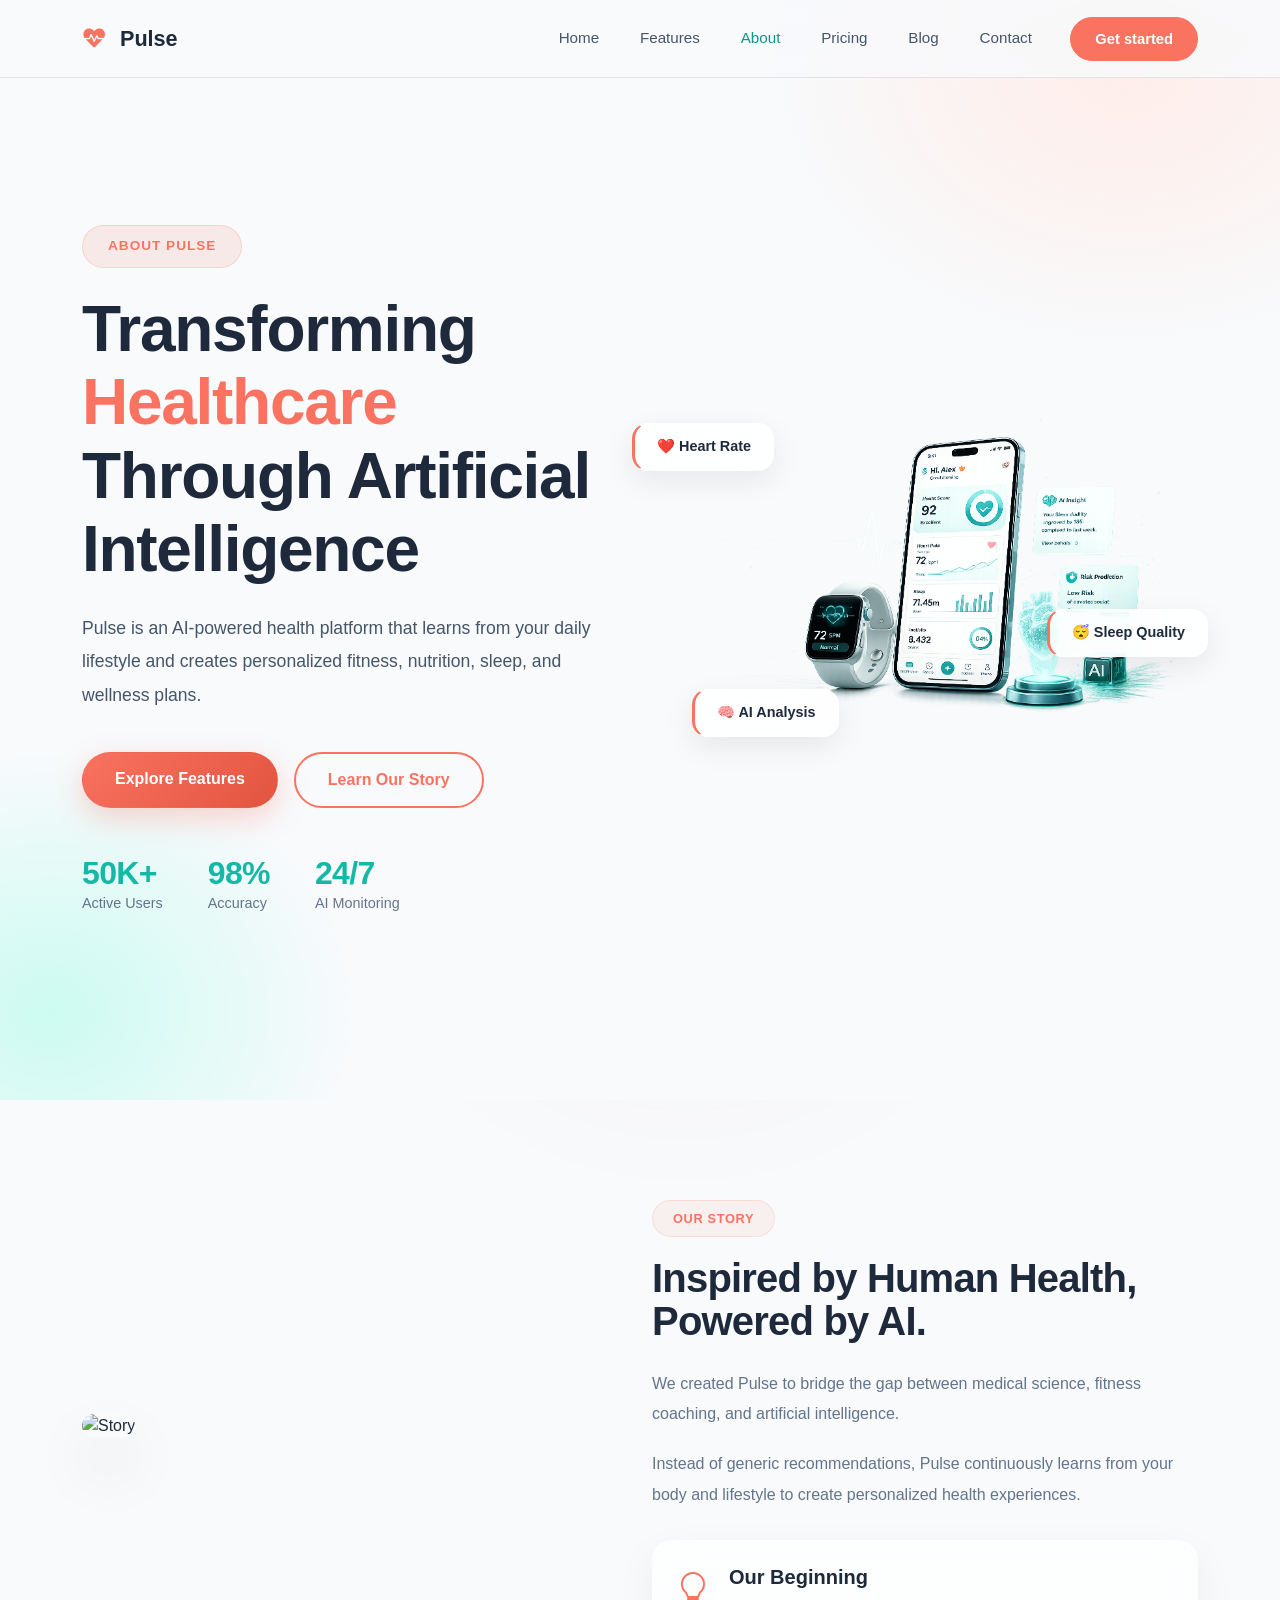
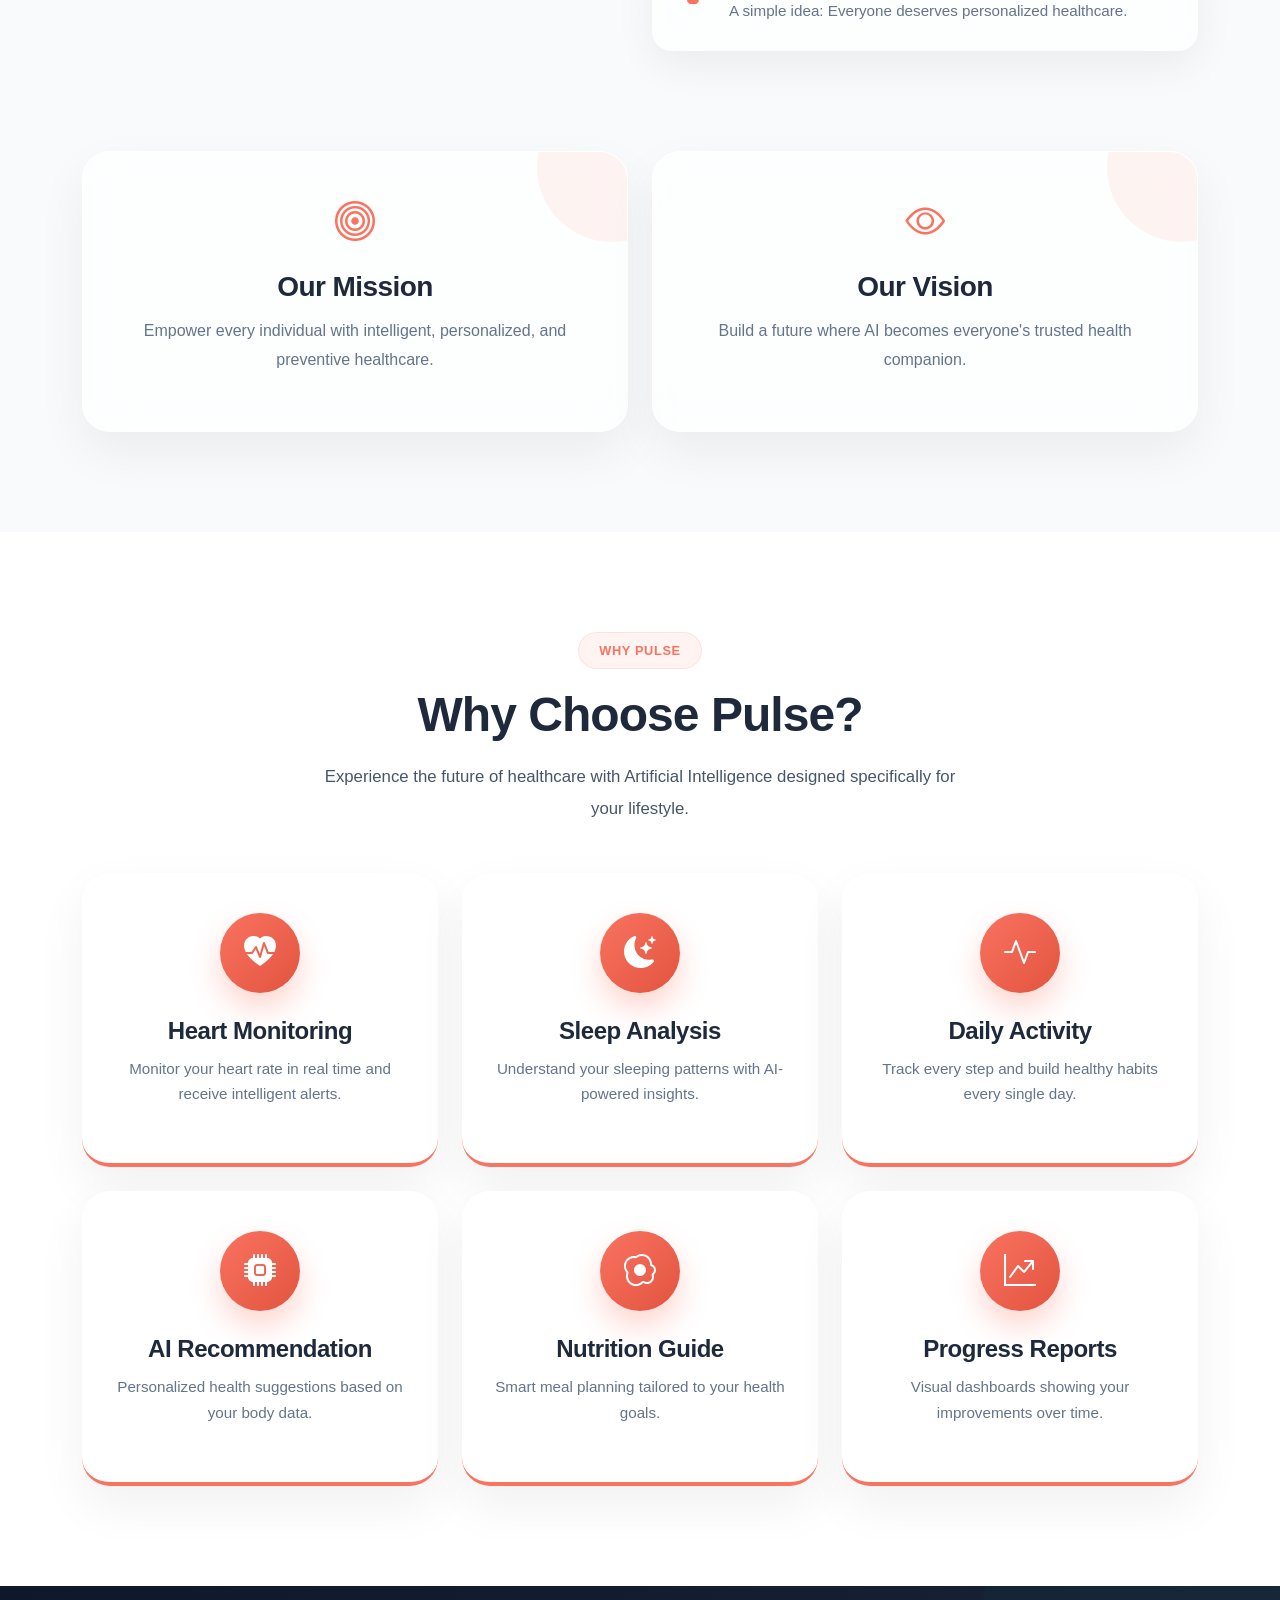
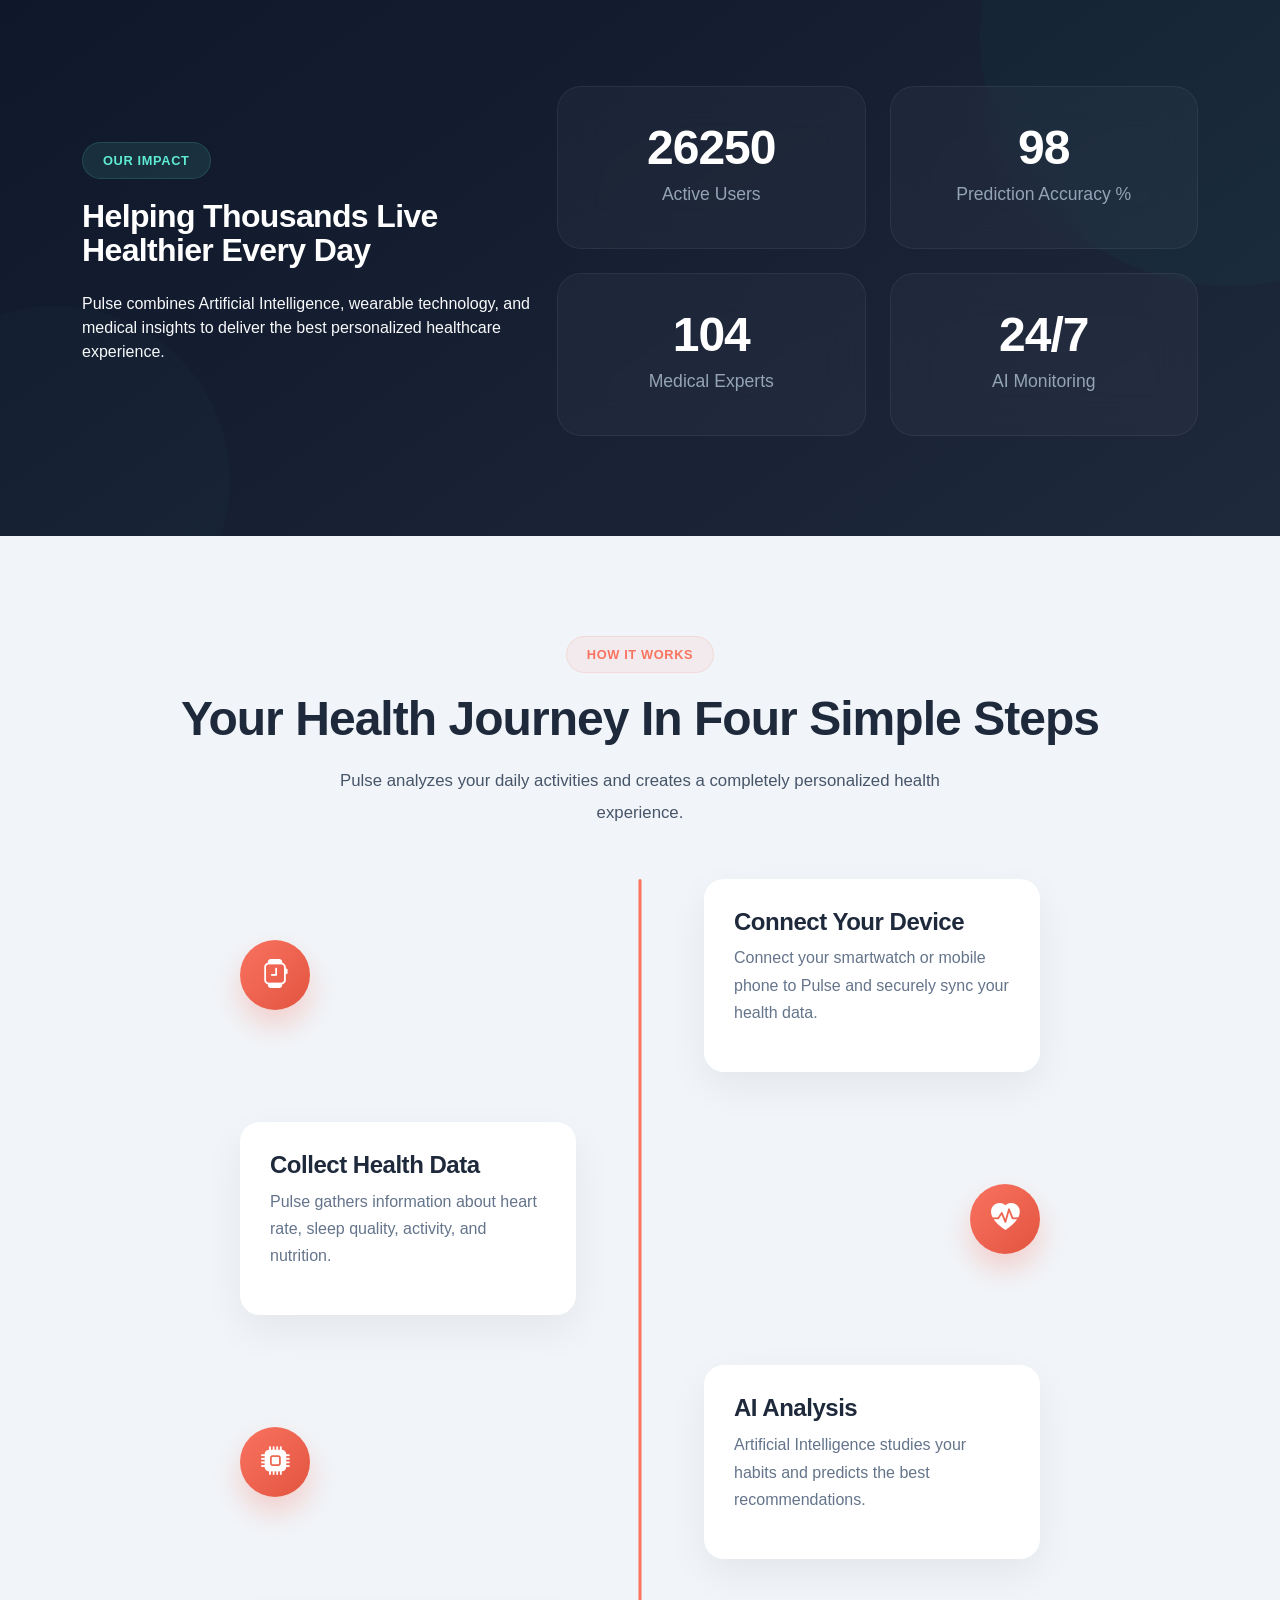
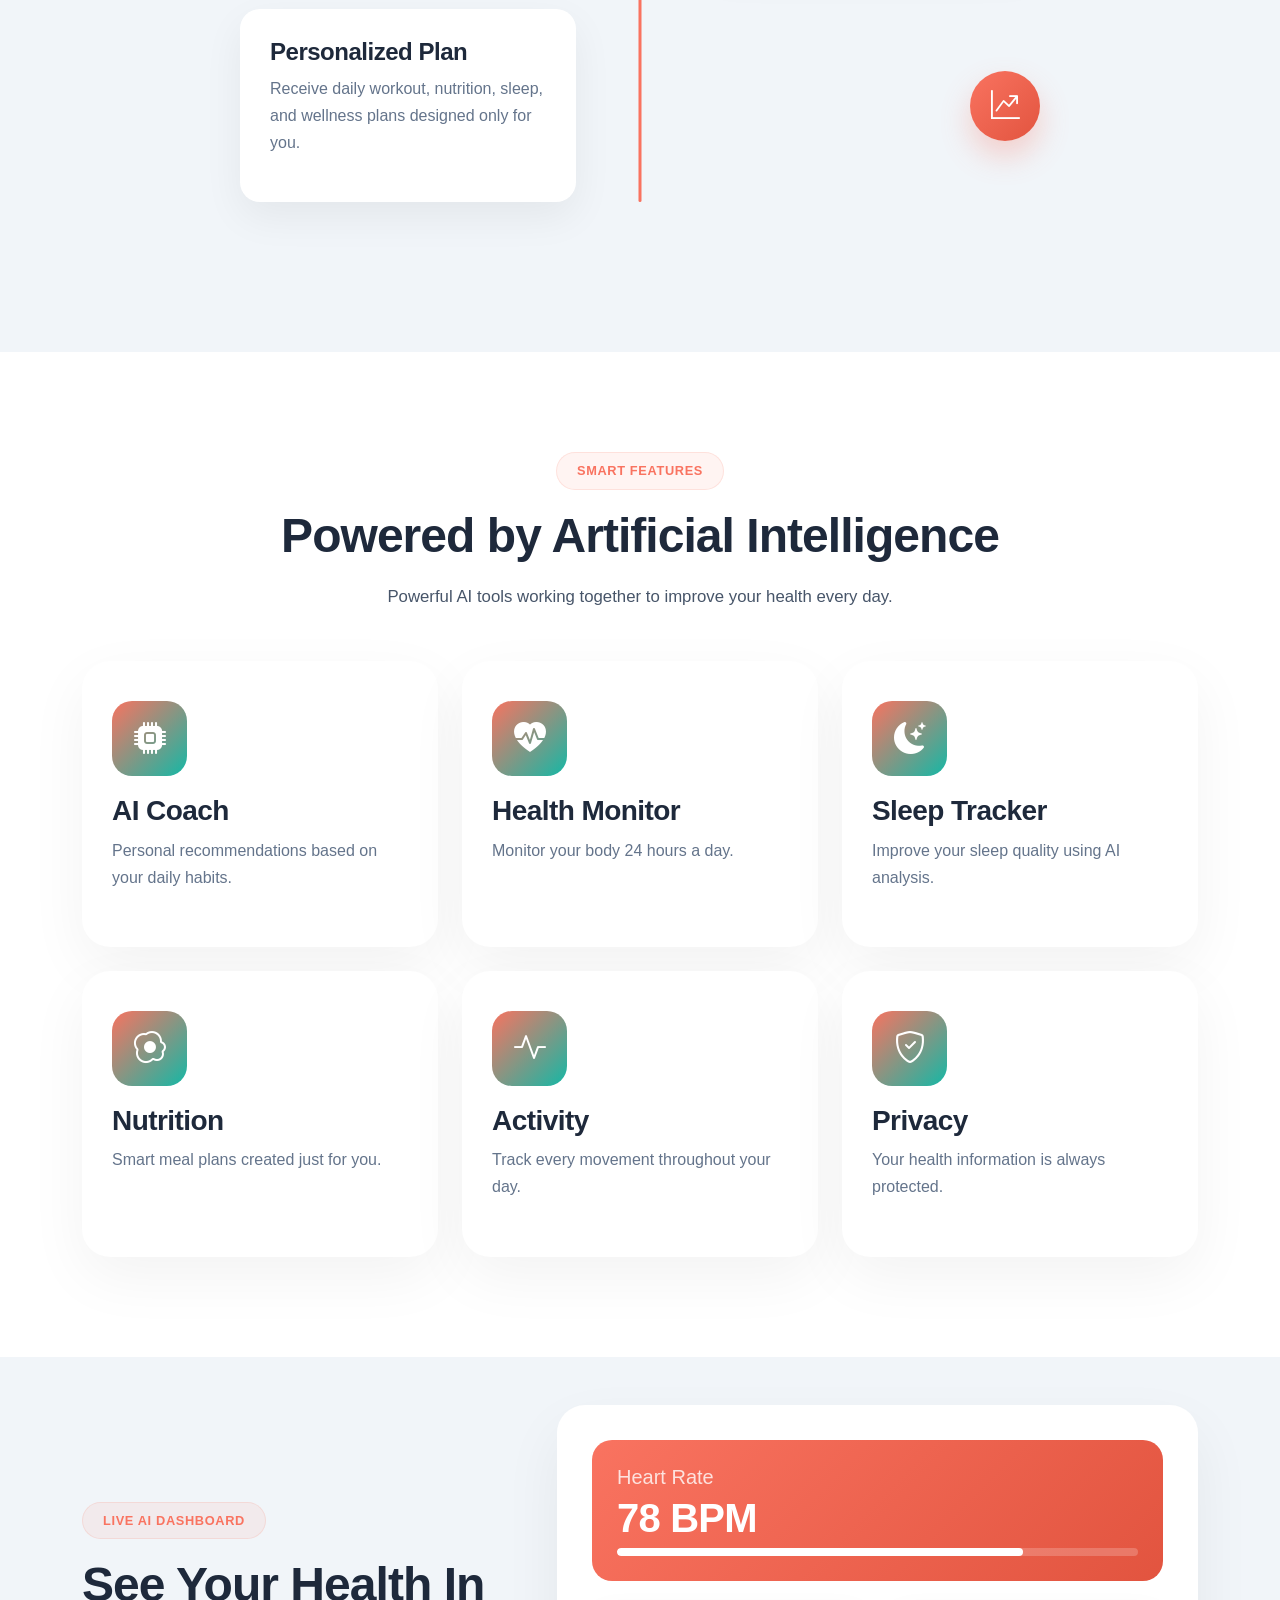
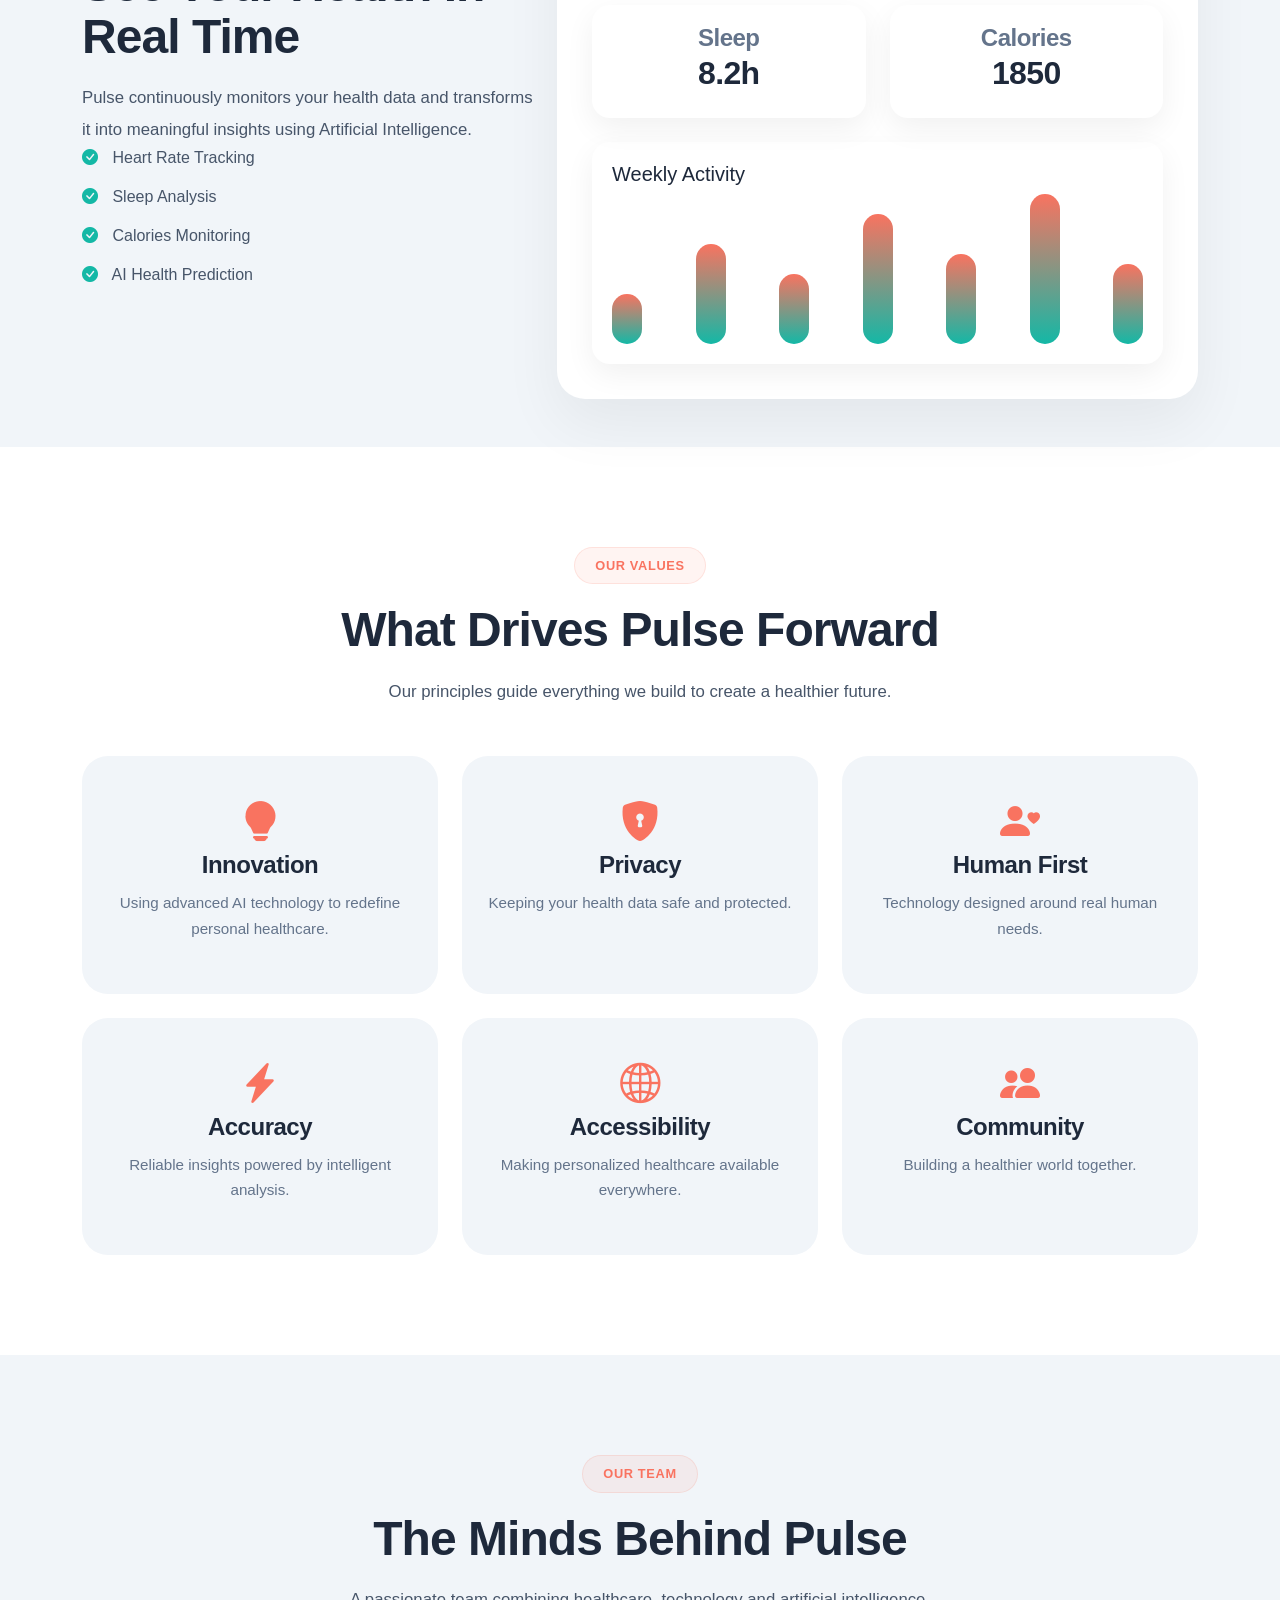
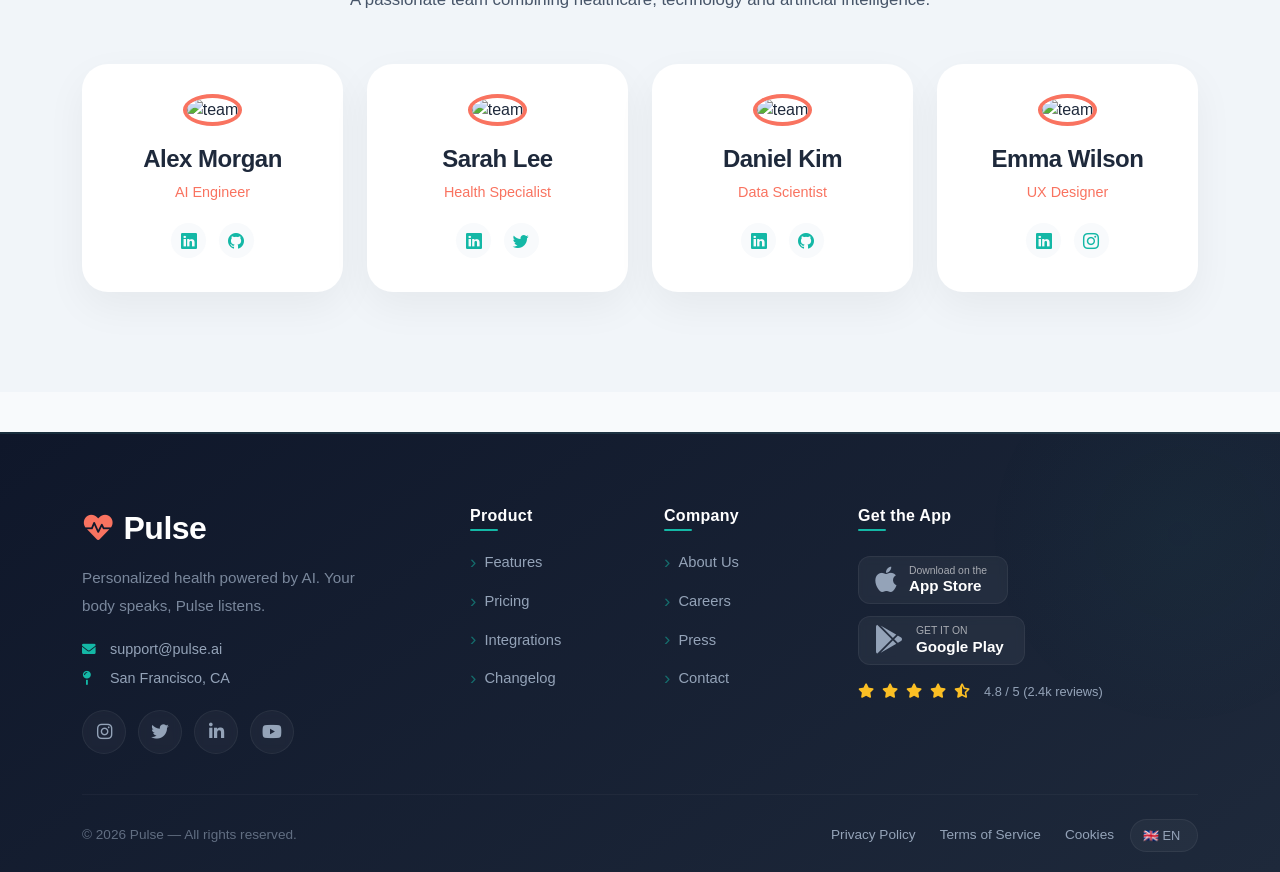
==== commit 1be39f55: "feat: complete website redesign — unified styles, animations, dark sections, SVG waves, contact page" ====
--- a/about.html
+++ b/about.html
@@ -1,1687 +1,1136 @@
 <!DOCTYPE html>
 <html lang="en">
-<head>
-    <meta charset="UTF-8">
-    <meta name="viewport" content="width=device-width, initial-scale=1.0">
-    <title>Document</title>
-     <!-- Bootstrap 5 -->
-    <link href="https://cdn.jsdelivr.net/npm/bootstrap@5.3.2/dist/css/bootstrap.min.css" rel="stylesheet" />
-     <!-- Font Awesome 6 -->
-    <link rel="stylesheet" href="https://cdnjs.cloudflare.com/ajax/libs/font-awesome/6.0.0-beta3/css/all.min.css" />
-     <link rel="stylesheet" href="style.css">
-         <!-- AOS -->
-
-    <link href="https://unpkg.com/aos@2.3.4/dist/aos.css" rel="stylesheet">
-
-    <!-- CSS -->
-
-    <link rel="stylesheet" href="style.css">
-     <!-- Google Font -->
-
-    <link rel="preconnect" href="https://fonts.googleapis.com">
-
-    <link rel="preconnect" href="https://fonts.gstatic.com" crossorigin>
-
+  <head>
+    <meta charset="UTF-8" />
+    <meta name="viewport" content="width=device-width, initial-scale=1.0" />
+    <title>Pulse — Health intelligence that learns your rhythm</title>
+    <meta
+      name="description"
+      content="Pulse turns your heart rate, sleep and activity into a daily plan that adapts to you — not the other way around." />
+
+    <link rel="preconnect" href="https://fonts.googleapis.com" />
     <link
-        href="https://fonts.googleapis.com/css2?family=Poppins:wght@200;300;400;500;600;700;800&display=swap"
-        rel="stylesheet">
-         <!-- Bootstrap -->
-
-    <link href="https://cdn.jsdelivr.net/npm/bootstrap@5.3.7/dist/css/bootstrap.min.css" rel="stylesheet">
-
-    <!-- Bootstrap Icons -->
-
-    <link rel="stylesheet"
-        href="https://cdn.jsdelivr.net/npm/bootstrap-icons@1.11.3/font/bootstrap-icons.min.css">
-        <title>Pulse | About</title>
-</head>
-<body>
-        <!-- ============================================================ -->
-    <!-- NAVBAR -->
-    <!-- ============================================================ -->
+      rel="stylesheet"
+      href="https://cdnjs.cloudflare.com/ajax/libs/font-awesome/6.0.0-beta3/css/all.min.css" />
+    <link
+      href="https://fonts.googleapis.com/css2?family=Space+Grotesk:wght@500;700&family=Inter:wght@400;500;600&family=IBM+Plex+Mono:wght@400;500;600&display=swap"
+      rel="stylesheet" />
+    <link
+      href="https://cdn.jsdelivr.net/npm/bootstrap@5.3.3/dist/css/bootstrap.min.css"
+      rel="stylesheet" />
+    <link href="https://unpkg.com/aos@2.3.4/dist/aos.css" rel="stylesheet" />
+    <link
+      rel="stylesheet"
+      href="https://cdn.jsdelivr.net/npm/bootstrap-icons@1.11.3/font/bootstrap-icons.min.css" />
+    <link href="style.css" rel="stylesheet" />
+  </head>
+  <body>
+    <!--  NAVBAR  -->
     <nav class="navbar navbar-expand-lg navbar-pulse fixed-top">
-        <div class="container">
-            <a class="navbar-brand" href="#">
-                <i class="fas fa-heartbeat"></i> Pulse
-            </a>
-            <button class="navbar-toggler border-0" type="button" data-bs-toggle="collapse" data-bs-target="#navMenu"
-            aria-controls="navMenu" aria-expanded="false" aria-label="Toggle navigation">
-            <span class="navbar-toggler-icon" style="filter: invert(0.2);"></span>
+      <div class="container">
+        <a class="navbar-brand" href="index.html"
+          ><i class="fas fa-heartbeat"></i>Pulse</a
+        >
+        <button
+          class="navbar-toggler"
+          type="button"
+          data-bs-toggle="collapse"
+          data-bs-target="#navMain"
+          aria-controls="navMain"
+          aria-expanded="false"
+          aria-label="Toggle navigation">
+          <span class="navbar-toggler-icon"></span>
         </button>
-        <div class="collapse navbar-collapse" id="navMenu">
-            <ul class="navbar-nav ms-auto mb-2 mb-lg-0 align-items-lg-center gap-1">
-                <li class="nav-item"><a class="nav-link" href="#">Home</a></li>
-                <li class="nav-item"><a class="nav-link" href="#">Features</a></li>
-                <li class="nav-item"><a class="nav-link active" href="#">Blog</a></li>
-                <li class="nav-item"><a class="nav-link" href="#">Pricing</a></li>
-                <li class="nav-item"><a class="nav-link" href="#">About</a></li>
-                <li class="nav-item"><a class="nav-link btn btn-coral text-white px-4 py-2 ms-2" href="#" style="font-size:0.85rem;">Get the App</a></li>
+        <div class="collapse navbar-collapse" id="navMain">
+          <ul class="navbar-nav ms-auto align-items-lg-center gap-lg-1">
+            <li class="nav-item">
+              <a class="nav-link" href="index.html">Home</a>
+            </li>
+            <li class="nav-item">
+              <a class="nav-link" href="features.html">Features</a>
+            </li>
+            <li class="nav-item">
+              <a class="nav-link active" href="about.html">About</a>
+            </li>
+            <li class="nav-item">
+              <a class="nav-link" href="pricing.html">Pricing</a>
+            </li>
+
+            <li class="nav-item">
+              <a class="nav-link" href="blog.html">Blog</a>
+            </li>
+            <li class="nav-item">
+              <a class="nav-link" href="contact.html">Contact</a>
+            </li>
+            <li class="nav-item ms-lg-3 mt-3 mt-lg-0">
+              <a class="btn btn-coral" href="contact.html">Get started</a>
+            </li>
+          </ul>
+        </div>
+      </div>
+    </nav>
+
+    <!-- Floating Background -->
+
+    <div class="blob blob1"></div>
+
+    <div class="blob blob2"></div>
+
+    <div class="blob blob3"></div>
+
+    <!-- HERO SECTION -->
+
+    <section class="hero">
+      <div class="container">
+        <div class="row align-items-center min-vh-100">
+          <!-- Left -->
+
+          <div class="col-lg-6" data-aos="fade-right">
+            <span class="badge-title"> ABOUT PULSE </span>
+
+            <h1>
+              Transforming
+
+              <span>Healthcare</span>
+
+              Through Artificial Intelligence
+            </h1>
+
+            <p>
+              Pulse is an AI-powered health platform that learns from your daily
+              lifestyle and creates personalized fitness, nutrition, sleep, and
+              wellness plans.
+            </p>
+
+            <div class="hero-btns">
+              <a href="#" class="btn btn-main"> Explore Features </a>
+
+              <a href="#" class="btn btn-outline-custom"> Learn Our Story </a>
+            </div>
+
+            <div class="hero-info mt-5">
+              <div>
+                <h3>50K+</h3>
+
+                <small>Active Users</small>
+              </div>
+
+              <div>
+                <h3>98%</h3>
+
+                <small>Accuracy</small>
+              </div>
+
+              <div>
+                <h3>24/7</h3>
+
+                <small>AI Monitoring</small>
+              </div>
+            </div>
+          </div>
+
+          <!-- Right -->
+
+          <div class="col-lg-6 text-center" data-aos="zoom-in">
+            <div class="hero-image">
+              <img src="img/healt.png" class="img-fluid" alt="Pulse" />
+
+              <!-- Floating Cards -->
+
+              <div class="floating-card card1">❤️ Heart Rate</div>
+
+              <div class="floating-card card2">😴 Sleep Quality</div>
+
+              <div class="floating-card card3">🧠 AI Analysis</div>
+            </div>
+          </div>
+        </div>
+      </div>
+    </section>
+
+    <!-- ABOUT INTRO -->
+
+    <section class="about-section">
+      <div class="container">
+        <div class="row align-items-center">
+          <div class="col-lg-6" data-aos="fade-right">
+            <img
+              src="https://images.unsplash.com/photo-1556761175-b413da4baf72"
+              class="img-fluid rounded-5"
+              alt="Story" />
+          </div>
+
+          <div class="col-lg-6" data-aos="fade-left">
+            <span class="section-subtitle"> OUR STORY </span>
+
+            <h2>Inspired by Human Health, Powered by AI.</h2>
+
+            <p>
+              We created Pulse to bridge the gap between medical science,
+              fitness coaching, and artificial intelligence.
+            </p>
+
+            <p>
+              Instead of generic recommendations, Pulse continuously learns from
+              your body and lifestyle to create personalized health experiences.
+            </p>
+
+            <div class="story-box">
+              <i class="bi bi-lightbulb"></i>
+
+              <div>
+                <h5>Our Beginning</h5>
+
+                <p>A simple idea: Everyone deserves personalized healthcare.</p>
+              </div>
+            </div>
+          </div>
+        </div>
+      </div>
+    </section>
+
+    <!-- Mission & Vision -->
+
+    <section class="mission">
+      <div class="container">
+        <div class="row g-4">
+          <div class="col-lg-6" data-aos="fade-up">
+            <div class="glass-card">
+              <i class="bi bi-bullseye"></i>
+
+              <h3>Our Mission</h3>
+
+              <p>
+                Empower every individual with intelligent, personalized, and
+                preventive healthcare.
+              </p>
+            </div>
+          </div>
+
+          <div class="col-lg-6" data-aos="fade-up" data-aos-delay="200">
+            <div class="glass-card">
+              <i class="bi bi-eye"></i>
+
+              <h3>Our Vision</h3>
+
+              <p>
+                Build a future where AI becomes everyone's trusted health
+                companion.
+              </p>
+            </div>
+          </div>
+        </div>
+      </div>
+    </section>
+
+    <!-- WHY PULSE -->
+
+    <section class="why-pulse">
+      <div class="container">
+        <div class="text-center mb-5" data-aos="fade-up">
+          <span class="section-subtitle"> WHY PULSE </span>
+
+          <h2 class="section-title">Why Choose Pulse?</h2>
+
+          <p class="section-text">
+            Experience the future of healthcare with Artificial Intelligence
+            designed specifically for your lifestyle.
+          </p>
+        </div>
+
+        <div class="row g-4">
+          <div class="col-lg-4 col-md-6" data-aos="zoom-in">
+            <div class="feature-card">
+              <div class="feature-icon">
+                <i class="bi bi-heart-pulse-fill"></i>
+              </div>
+
+              <h4>Heart Monitoring</h4>
+
+              <p>
+                Monitor your heart rate in real time and receive intelligent
+                alerts.
+              </p>
+            </div>
+          </div>
+
+          <div
+            class="col-lg-4 col-md-6"
+            data-aos="zoom-in"
+            data-aos-delay="100">
+            <div class="feature-card">
+              <div class="feature-icon">
+                <i class="bi bi-moon-stars-fill"></i>
+              </div>
+
+              <h4>Sleep Analysis</h4>
+
+              <p>Understand your sleeping patterns with AI-powered insights.</p>
+            </div>
+          </div>
+
+          <div
+            class="col-lg-4 col-md-6"
+            data-aos="zoom-in"
+            data-aos-delay="200">
+            <div class="feature-card">
+              <div class="feature-icon">
+                <i class="bi bi-activity"></i>
+              </div>
+
+              <h4>Daily Activity</h4>
+
+              <p>Track every step and build healthy habits every single day.</p>
+            </div>
+          </div>
+
+          <div class="col-lg-4 col-md-6" data-aos="zoom-in">
+            <div class="feature-card">
+              <div class="feature-icon">
+                <i class="bi bi-cpu-fill"></i>
+              </div>
+
+              <h4>AI Recommendation</h4>
+
+              <p>Personalized health suggestions based on your body data.</p>
+            </div>
+          </div>
+
+          <div
+            class="col-lg-4 col-md-6"
+            data-aos="zoom-in"
+            data-aos-delay="100">
+            <div class="feature-card">
+              <div class="feature-icon">
+                <i class="bi bi-egg-fried"></i>
+              </div>
+
+              <h4>Nutrition Guide</h4>
+
+              <p>Smart meal planning tailored to your health goals.</p>
+            </div>
+          </div>
+
+          <div
+            class="col-lg-4 col-md-6"
+            data-aos="zoom-in"
+            data-aos-delay="200">
+            <div class="feature-card">
+              <div class="feature-icon">
+                <i class="bi bi-graph-up-arrow"></i>
+              </div>
+
+              <h4>Progress Reports</h4>
+
+              <p>Visual dashboards showing your improvements over time.</p>
+            </div>
+          </div>
+        </div>
+      </div>
+    </section>
+
+    <!-- STATISTICS -->
+
+    <section class="statistics">
+      <div class="container">
+        <div class="row align-items-center">
+          <div class="col-lg-5" data-aos="fade-right">
+            <span class="section-subtitle"> OUR IMPACT </span>
+
+            <h2 class="text-white mb-4">
+              Helping Thousands Live Healthier Every Day
+            </h2>
+
+            <p class="text-light">
+              Pulse combines Artificial Intelligence, wearable technology, and
+              medical insights to deliver the best personalized healthcare
+              experience.
+            </p>
+          </div>
+
+          <div class="col-lg-7">
+            <div class="row g-4">
+              <div class="col-md-6">
+                <div class="stat-card" data-aos="zoom-in">
+                  <h2 class="counter" data-target="50000">0</h2>
+
+                  <h5>Active Users</h5>
+                </div>
+              </div>
+
+              <div class="col-md-6">
+                <div class="stat-card" data-aos="zoom-in">
+                  <h2 class="counter" data-target="98">0</h2>
+
+                  <h5>Prediction Accuracy %</h5>
+                </div>
+              </div>
+
+              <div class="col-md-6">
+                <div class="stat-card" data-aos="zoom-in">
+                  <h2 class="counter" data-target="150">0</h2>
+
+                  <h5>Medical Experts</h5>
+                </div>
+              </div>
+
+              <div class="col-md-6">
+                <div class="stat-card" data-aos="zoom-in">
+                  <h2>24/7</h2>
+
+                  <h5>AI Monitoring</h5>
+                </div>
+              </div>
+            </div>
+          </div>
+        </div>
+      </div>
+    </section>
+
+    <!-- HOW IT WORKS -->
+
+    <section class="how-it-works">
+      <div class="container">
+        <div class="text-center mb-5" data-aos="fade-up">
+          <span class="section-subtitle"> HOW IT WORKS </span>
+
+          <h2 class="section-title">
+            Your Health Journey In Four Simple Steps
+          </h2>
+
+          <p class="section-text">
+            Pulse analyzes your daily activities and creates a completely
+            personalized health experience.
+          </p>
+        </div>
+
+        <div class="timeline">
+          <!-- Step 1 -->
+
+          <div class="timeline-item" data-aos="fade-right">
+            <div class="timeline-icon">
+              <i class="bi bi-smartwatch"></i>
+            </div>
+
+            <div class="timeline-content">
+              <h4>Connect Your Device</h4>
+
+              <p>
+                Connect your smartwatch or mobile phone to Pulse and securely
+                sync your health data.
+              </p>
+            </div>
+          </div>
+
+          <!-- Step 2 -->
+
+          <div class="timeline-item" data-aos="fade-left">
+            <div class="timeline-icon">
+              <i class="bi bi-heart-pulse-fill"></i>
+            </div>
+
+            <div class="timeline-content">
+              <h4>Collect Health Data</h4>
+
+              <p>
+                Pulse gathers information about heart rate, sleep quality,
+                activity, and nutrition.
+              </p>
+            </div>
+          </div>
+
+          <!-- Step 3 -->
+
+          <div class="timeline-item" data-aos="fade-right">
+            <div class="timeline-icon">
+              <i class="bi bi-cpu-fill"></i>
+            </div>
+
+            <div class="timeline-content">
+              <h4>AI Analysis</h4>
+
+              <p>
+                Artificial Intelligence studies your habits and predicts the
+                best recommendations.
+              </p>
+            </div>
+          </div>
+
+          <!-- Step 4 -->
+
+          <div class="timeline-item" data-aos="fade-left">
+            <div class="timeline-icon">
+              <i class="bi bi-graph-up-arrow"></i>
+            </div>
+
+            <div class="timeline-content">
+              <h4>Personalized Plan</h4>
+
+              <p>
+                Receive daily workout, nutrition, sleep, and wellness plans
+                designed only for you.
+              </p>
+            </div>
+          </div>
+        </div>
+      </div>
+    </section>
+
+    <!-- AI FEATURES -->
+
+    <section class="ai-features">
+      <div class="container">
+        <div class="text-center mb-5">
+          <span class="section-subtitle"> SMART FEATURES </span>
+
+          <h2 class="section-title">Powered by Artificial Intelligence</h2>
+
+          <p class="section-text">
+            Powerful AI tools working together to improve your health every day.
+          </p>
+        </div>
+
+        <div class="row g-4">
+          <div class="col-lg-4 col-md-6">
+            <div class="ai-card">
+              <div class="icon-box">
+                <i class="bi bi-cpu-fill"></i>
+              </div>
+
+              <h3>AI Coach</h3>
+
+              <p>Personal recommendations based on your daily habits.</p>
+            </div>
+          </div>
+
+          <div class="col-lg-4 col-md-6">
+            <div class="ai-card">
+              <div class="icon-box">
+                <i class="bi bi-heart-pulse-fill"></i>
+              </div>
+
+              <h3>Health Monitor</h3>
+
+              <p>Monitor your body 24 hours a day.</p>
+            </div>
+          </div>
+
+          <div class="col-lg-4 col-md-6">
+            <div class="ai-card">
+              <div class="icon-box">
+                <i class="bi bi-moon-stars-fill"></i>
+              </div>
+
+              <h3>Sleep Tracker</h3>
+
+              <p>Improve your sleep quality using AI analysis.</p>
+            </div>
+          </div>
+
+          <div class="col-lg-4 col-md-6">
+            <div class="ai-card">
+              <div class="icon-box">
+                <i class="bi bi-egg-fried"></i>
+              </div>
+
+              <h3>Nutrition</h3>
+
+              <p>Smart meal plans created just for you.</p>
+            </div>
+          </div>
+
+          <div class="col-lg-4 col-md-6">
+            <div class="ai-card">
+              <div class="icon-box">
+                <i class="bi bi-activity"></i>
+              </div>
+
+              <h3>Activity</h3>
+
+              <p>Track every movement throughout your day.</p>
+            </div>
+          </div>
+
+          <div class="col-lg-4 col-md-6">
+            <div class="ai-card">
+              <div class="icon-box">
+                <i class="bi bi-shield-check"></i>
+              </div>
+
+              <h3>Privacy</h3>
+
+              <p>Your health information is always protected.</p>
+            </div>
+          </div>
+        </div>
+      </div>
+    </section>
+
+    <section class="dashboard-preview py-5">
+      <div class="container">
+        <div class="row align-items-center">
+          <div class="col-lg-5">
+            <span class="section-subtitle"> LIVE AI DASHBOARD </span>
+
+            <h2 class="section-title">See Your Health In Real Time</h2>
+
+            <p class="section-text">
+              Pulse continuously monitors your health data and transforms it
+              into meaningful insights using Artificial Intelligence.
+            </p>
+
+            <div class="dashboard-list">
+              <div>
+                <i class="bi bi-check-circle-fill"></i>
+
+                Heart Rate Tracking
+              </div>
+
+              <div>
+                <i class="bi bi-check-circle-fill"></i>
+
+                Sleep Analysis
+              </div>
+
+              <div>
+                <i class="bi bi-check-circle-fill"></i>
+
+                Calories Monitoring
+              </div>
+
+              <div>
+                <i class="bi bi-check-circle-fill"></i>
+
+                AI Health Prediction
+              </div>
+            </div>
+          </div>
+
+          <div class="col-lg-7">
+            <div class="dashboard">
+              <div class="top-card">
+                <h5>Heart Rate</h5>
+
+                <h2>78 BPM</h2>
+
+                <div class="progress">
+                  <div class="progress-bar" style="width: 78%"></div>
+                </div>
+              </div>
+
+              <div class="row mt-4">
+                <div class="col-md-6">
+                  <div class="mini-card">
+                    <h4>Sleep</h4>
+
+                    <h2>8.2h</h2>
+                  </div>
+                </div>
+
+                <div class="col-md-6">
+                  <div class="mini-card">
+                    <h4>Calories</h4>
+
+                    <h2>1850</h2>
+                  </div>
+                </div>
+              </div>
+
+              <div class="chart-card mt-4">
+                <h5>Weekly Activity</h5>
+
+                <div class="fake-chart">
+                  <span></span>
+
+                  <span></span>
+
+                  <span></span>
+
+                  <span></span>
+
+                  <span></span>
+
+                  <span></span>
+
+                  <span></span>
+                </div>
+              </div>
+            </div>
+          </div>
+        </div>
+      </div>
+    </section>
+
+    <!-- CORE VALUES -->
+
+    <section class="core-values">
+      <div class="container">
+        <div class="text-center mb-5" data-aos="fade-up">
+          <span class="section-subtitle"> OUR VALUES </span>
+
+          <h2 class="section-title">What Drives Pulse Forward</h2>
+
+          <p class="section-text">
+            Our principles guide everything we build to create a healthier
+            future.
+          </p>
+        </div>
+
+        <div class="row g-4">
+          <div class="col-lg-4 col-md-6">
+            <div class="value-card">
+              <i class="bi bi-lightbulb-fill"></i>
+
+              <h4>Innovation</h4>
+
+              <p>
+                Using advanced AI technology to redefine personal healthcare.
+              </p>
+            </div>
+          </div>
+
+          <div class="col-lg-4 col-md-6">
+            <div class="value-card">
+              <i class="bi bi-shield-lock-fill"></i>
+
+              <h4>Privacy</h4>
+
+              <p>Keeping your health data safe and protected.</p>
+            </div>
+          </div>
+
+          <div class="col-lg-4 col-md-6">
+            <div class="value-card">
+              <i class="bi bi-person-heart"></i>
+
+              <h4>Human First</h4>
+
+              <p>Technology designed around real human needs.</p>
+            </div>
+          </div>
+
+          <div class="col-lg-4 col-md-6">
+            <div class="value-card">
+              <i class="bi bi-lightning-charge-fill"></i>
+
+              <h4>Accuracy</h4>
+
+              <p>Reliable insights powered by intelligent analysis.</p>
+            </div>
+          </div>
+
+          <div class="col-lg-4 col-md-6">
+            <div class="value-card">
+              <i class="bi bi-globe2"></i>
+
+              <h4>Accessibility</h4>
+
+              <p>Making personalized healthcare available everywhere.</p>
+            </div>
+          </div>
+
+          <div class="col-lg-4 col-md-6">
+            <div class="value-card">
+              <i class="bi bi-people-fill"></i>
+
+              <h4>Community</h4>
+
+              <p>Building a healthier world together.</p>
+            </div>
+          </div>
+        </div>
+      </div>
+    </section>
+
+    <!-- TEAM SECTION -->
+
+    <section class="team-section">
+      <div class="container">
+        <div class="text-center mb-5">
+          <span class="section-subtitle"> OUR TEAM </span>
+
+          <h2 class="section-title">The Minds Behind Pulse</h2>
+
+          <p class="section-text">
+            A passionate team combining healthcare, technology and artificial
+            intelligence.
+          </p>
+        </div>
+
+        <div class="row g-4">
+          <div class="col-lg-3 col-md-6">
+            <div class="team-card">
+              <img
+                src="https://images.unsplash.com/photo-1560250097-0b93528c311a"
+                alt="team" />
+
+              <h4>Alex Morgan</h4>
+
+              <span> AI Engineer </span>
+
+              <div class="social">
+                <i class="bi bi-linkedin"></i>
+
+                <i class="bi bi-github"></i>
+              </div>
+            </div>
+          </div>
+
+          <div class="col-lg-3 col-md-6">
+            <div class="team-card">
+              <img
+                src="https://images.unsplash.com/photo-1551836022-4c4c79ecde51"
+                alt="team" />
+
+              <h4>Sarah Lee</h4>
+
+              <span> Health Specialist </span>
+
+              <div class="social">
+                <i class="bi bi-linkedin"></i>
+
+                <i class="bi bi-twitter"></i>
+              </div>
+            </div>
+          </div>
+
+          <div class="col-lg-3 col-md-6">
+            <div class="team-card">
+              <img
+                src="https://images.unsplash.com/photo-1612349317150-e413f6a5b16d"
+                alt="team" />
+
+              <h4>Daniel Kim</h4>
+
+              <span> Data Scientist </span>
+
+              <div class="social">
+                <i class="bi bi-linkedin"></i>
+
+                <i class="bi bi-github"></i>
+              </div>
+            </div>
+          </div>
+
+          <div class="col-lg-3 col-md-6">
+            <div class="team-card">
+              <img
+                src="https://images.unsplash.com/photo-1551836022-d5d88e9218df"
+                alt="team" />
+
+              <h4>Emma Wilson</h4>
+
+              <span> UX Designer </span>
+
+              <div class="social">
+                <i class="bi bi-linkedin"></i>
+
+                <i class="bi bi-instagram"></i>
+              </div>
+            </div>
+          </div>
+        </div>
+      </div>
+    </section>
+
+    <!-- JS -->
+
+    <script src="https://unpkg.com/aos@2.3.4/dist/aos.js"></script>
+
+    <script>
+      AOS.init({
+        duration: 1000,
+
+        once: true,
+      });
+    </script>
+
+    <script src="java.js"></script>
+
+    <!-- ===== LUXURY FOOTER ===== -->
+
+    <footer class="footer-pulse">
+      <div class="container">
+        <div class="row g-5">
+          <!-- Brand Column -->
+          <div class="col-lg-4 col-md-6">
+            <div class="brand-foot"><i class="fas fa-heartbeat"></i> Pulse</div>
+            <p class="tagline">
+              Personalized health powered by AI. Your body speaks, Pulse
+              listens.
+            </p>
+            <div class="contact-info">
+              <a href="#"><i class="fas fa-envelope"></i> support@pulse.ai</a>
+              <a href="#"><i class="fas fa-map-pin"></i> San Francisco, CA</a>
+            </div>
+            <div class="social-links">
+              <a href="#" aria-label="Instagram"
+                ><i class="fab fa-instagram"></i
+              ></a>
+              <a href="#" aria-label="Twitter"
+                ><i class="fab fa-twitter"></i
+              ></a>
+              <a href="#" aria-label="LinkedIn"
+                ><i class="fab fa-linkedin-in"></i
+              ></a>
+              <a href="#" aria-label="YouTube"
+                ><i class="fab fa-youtube"></i
+              ></a>
+            </div>
+          </div>
+
+          <!-- Quick Links -->
+          <div class="col-lg-2 col-md-6">
+            <h6>Product</h6>
+            <ul class="footer-links">
+              <li><a href="#">Features</a></li>
+              <li><a href="#">Pricing</a></li>
+              <li><a href="#">Integrations</a></li>
+              <li><a href="#">Changelog</a></li>
             </ul>
-        </div>
-    </div>
-</nav>
-
-
-
-    
-
-   
-
-   
-
-
-    
-
-
-
-    <!-- ========================= -->
-
-    <!-- Floating Background -->
-
-    <!-- ========================= -->
-
-    <div class="blob blob1"></div>
-
-    <div class="blob blob2"></div>
-
-    <div class="blob blob3"></div>
-
-    <!-- ========================= -->
-
-    <!-- HERO SECTION -->
-
-    <!-- ========================= -->
-
-    <section class="hero">
-
-        <div class="container">
-
-            <div class="row align-items-center min-vh-100">
-
-                <!-- Left -->
-
-                <div class="col-lg-6" data-aos="fade-right">
-
-                    <span class="badge-title">
-
-                        ABOUT PULSE
-
-                    </span>
-
-                    <h1>
-
-                        Transforming
-
-                        <span>Healthcare</span>
-
-                        Through Artificial Intelligence
-
-                    </h1>
-
-                    <p>
-
-                        Pulse is an AI-powered health platform that learns from
-
-                        your daily lifestyle and creates personalized
-
-                        fitness, nutrition, sleep,
-
-                        and wellness plans.
-
-                    </p>
-
-                    <div class="hero-btns">
-
-                        <a href="#" class="btn btn-main">
-
-                            Explore Features
-
-                        </a>
-
-                        <a href="#" class="btn btn-outline-custom">
-
-                            Learn Our Story
-
-                        </a>
-
-                    </div>
-
-                    <div class="hero-info mt-5">
-
-                        <div>
-
-                            <h3>50K+</h3>
-
-                            <small>Active Users</small>
-
-                        </div>
-
-                        <div>
-
-                            <h3>98%</h3>
-
-                            <small>Accuracy</small>
-
-                        </div>
-
-                        <div>
-
-                            <h3>24/7</h3>
-
-                            <small>AI Monitoring</small>
-
-                        </div>
-
-                    </div>
-
+          </div>
+
+          <!-- Company Links -->
+          <div class="col-lg-2 col-md-6">
+            <h6>Company</h6>
+            <ul class="footer-links">
+              <li><a href="#">About Us</a></li>
+              <li><a href="#">Careers</a></li>
+              <li><a href="#">Press</a></li>
+              <li><a href="#">Contact</a></li>
+            </ul>
+          </div>
+
+          <!-- App & Ratings -->
+          <div class="col-lg-4 col-md-6">
+            <h6>Get the App</h6>
+            <div class="app-badges">
+              <a href="#" class="app-badge-link">
+                <i class="fab fa-apple"></i>
+                <div class="app-text">
+                  <small>Download on the</small>
+                  <span>App Store</span>
                 </div>
-
-                <!-- Right -->
-
-                <div class="col-lg-6 text-center" data-aos="zoom-in">
-
-                    <div class="hero-image">
-
-                        <img src="img/healt.png"
-
-                            class="img-fluid"
-
-                            alt="Pulse">
-
-                        <!-- Floating Cards -->
-
-                        <div class="floating-card card1">
-
-                            ❤️ Heart Rate
-
-                        </div>
-
-                        <div class="floating-card card2">
-
-                            😴 Sleep Quality
-
-                        </div>
-
-                        <div class="floating-card card3">
-
-                            🧠 AI Analysis
-
-                        </div>
-
-                    </div>
-
+              </a>
+              <a href="#" class="app-badge-link">
+                <i class="fab fa-google-play"></i>
+                <div class="app-text">
+                  <small>GET IT ON</small>
+                  <span>Google Play</span>
                 </div>
-
-            </div>
-
-        </div>
-
-    </section>
-
-    <!-- ========================= -->
-
-    <!-- ABOUT INTRO -->
-
-    <!-- ========================= -->
-
-    <section class="about-section">
-
-        <div class="container">
-
-            <div class="row align-items-center">
-
-                <div class="col-lg-6"
-
-                    data-aos="fade-right">
-
-                    <img
-
-                        src="https://images.unsplash.com/photo-1556761175-b413da4baf72"
-
-                        class="img-fluid rounded-5"
-
-                        alt="Story">
-
-                </div>
-
-                <div class="col-lg-6"
-
-                    data-aos="fade-left">
-
-                    <span class="section-subtitle">
-
-                        OUR STORY
-
-                    </span>
-
-                    <h2>
-
-                        Inspired by
-
-                        Human Health,
-
-                        Powered by AI.
-
-                    </h2>
-
-                    <p>
-
-                        We created Pulse to bridge the gap
-
-                        between medical science,
-
-                        fitness coaching,
-
-                        and artificial intelligence.
-
-                    </p>
-
-                    <p>
-
-                        Instead of generic recommendations,
-
-                        Pulse continuously learns from your
-
-                        body and lifestyle to create
-
-                        personalized health experiences.
-
-                    </p>
-
-                    <div class="story-box">
-
-                        <i class="bi bi-lightbulb"></i>
-
-                        <div>
-
-                            <h5>Our Beginning</h5>
-
-                            <p>
-
-                                A simple idea:
-
-                                Everyone deserves
-
-                                personalized healthcare.
-
-                            </p>
-
-                        </div>
-
-                    </div>
-
-                </div>
-
-            </div>
-
-        </div>
-
-    </section>
-
-    <!-- ========================= -->
-
-    <!-- Mission & Vision -->
-
-    <!-- ========================= -->
-
-    <section class="mission">
-
-        <div class="container">
-
-            <div class="row g-4">
-
-                <div class="col-lg-6"
-
-                    data-aos="fade-up">
-
-                    <div class="glass-card">
-
-                        <i class="bi bi-bullseye"></i>
-
-                        <h3>
-
-                            Our Mission
-
-                        </h3>
-
-                        <p>
-
-                            Empower every individual
-
-                            with intelligent,
-
-                            personalized,
-
-                            and preventive healthcare.
-
-                        </p>
-
-                    </div>
-
-                </div>
-
-                <div class="col-lg-6"
-
-                    data-aos="fade-up"
-
-                    data-aos-delay="200">
-
-                    <div class="glass-card">
-
-                        <i class="bi bi-eye"></i>
-
-                        <h3>
-
-                            Our Vision
-
-                        </h3>
-
-                        <p>
-
-                            Build a future where AI
-
-                            becomes everyone's
-
-                            trusted health companion.
-
-                        </p>
-
-                    </div>
-
-                </div>
-
-            </div>
-
-        </div>
-
-    </section>
-
-
-
-
-
-    <!-- ========================= -->
-<!-- WHY PULSE -->
-<!-- ========================= -->
-
-<section class="why-pulse">
-
-    <div class="container">
-
-        <div class="text-center mb-5" data-aos="fade-up">
-
-            <span class="section-subtitle">
-                WHY PULSE
-            </span>
-
-            <h2 class="section-title">
-
-                Why Choose Pulse?
-
-            </h2>
-
-            <p class="section-text">
-
-                Experience the future of healthcare with
-                Artificial Intelligence designed
-                specifically for your lifestyle.
-
-            </p>
-
-        </div>
-
-        <div class="row g-4">
-
-            <div class="col-lg-4 col-md-6" data-aos="zoom-in">
-
-                <div class="feature-card">
-
-                    <div class="feature-icon">
-
-                        <i class="bi bi-heart-pulse-fill"></i>
-
-                    </div>
-
-                    <h4>
-
-                        Heart Monitoring
-
-                    </h4>
-
-                    <p>
-
-                        Monitor your heart rate in real time and receive intelligent alerts.
-
-                    </p>
-
-                </div>
-
-            </div>
-
-            <div class="col-lg-4 col-md-6" data-aos="zoom-in" data-aos-delay="100">
-
-                <div class="feature-card">
-
-                    <div class="feature-icon">
-
-                        <i class="bi bi-moon-stars-fill"></i>
-
-                    </div>
-
-                    <h4>
-
-                        Sleep Analysis
-
-                    </h4>
-
-                    <p>
-
-                        Understand your sleeping patterns with AI-powered insights.
-
-                    </p>
-
-                </div>
-
-            </div>
-
-            <div class="col-lg-4 col-md-6" data-aos="zoom-in" data-aos-delay="200">
-
-                <div class="feature-card">
-
-                    <div class="feature-icon">
-
-                        <i class="bi bi-activity"></i>
-
-                    </div>
-
-                    <h4>
-
-                        Daily Activity
-
-                    </h4>
-
-                    <p>
-
-                        Track every step and build healthy habits every single day.
-
-                    </p>
-
-                </div>
-
-            </div>
-
-            <div class="col-lg-4 col-md-6" data-aos="zoom-in">
-
-                <div class="feature-card">
-
-                    <div class="feature-icon">
-
-                        <i class="bi bi-cpu-fill"></i>
-
-                    </div>
-
-                    <h4>
-
-                        AI Recommendation
-
-                    </h4>
-
-                    <p>
-
-                        Personalized health suggestions based on your body data.
-
-                    </p>
-
-                </div>
-
-            </div>
-
-            <div class="col-lg-4 col-md-6" data-aos="zoom-in" data-aos-delay="100">
-
-                <div class="feature-card">
-
-                    <div class="feature-icon">
-
-                        <i class="bi bi-egg-fried"></i>
-
-                    </div>
-
-                    <h4>
-
-                        Nutrition Guide
-
-                    </h4>
-
-                    <p>
-
-                        Smart meal planning tailored to your health goals.
-
-                    </p>
-
-                </div>
-
-            </div>
-
-            <div class="col-lg-4 col-md-6" data-aos="zoom-in" data-aos-delay="200">
-
-                <div class="feature-card">
-
-                    <div class="feature-icon">
-
-                        <i class="bi bi-graph-up-arrow"></i>
-
-                    </div>
-
-                    <h4>
-
-                        Progress Reports
-
-                    </h4>
-
-                    <p>
-
-                        Visual dashboards showing your improvements over time.
-
-                    </p>
-
-                </div>
-
-            </div>
-
-        </div>
-
-    </div>
-
-</section>
-
-
-
-<!--==========================
-STATISTICS
-===========================-->
-
-<section class="statistics">
-
-<div class="container">
-
-<div class="row align-items-center">
-
-<div class="col-lg-5" data-aos="fade-right">
-
-<span class="section-subtitle">
-
-OUR IMPACT
-
-</span>
-
-<h2 class="text-white mb-4">
-
-Helping Thousands Live
-Healthier Every Day
-
-</h2>
-
-<p class="text-light">
-
-Pulse combines Artificial Intelligence,
-wearable technology,
-and medical insights
-to deliver the best
-personalized healthcare experience.
-
-</p>
-
-</div>
-
-<div class="col-lg-7">
-
-<div class="row g-4">
-
-<div class="col-md-6">
-
-<div class="stat-card" data-aos="zoom-in">
-
-<h2 class="counter" data-target="50000">
-
-0
-
-</h2>
-
-<h5>
-
-Active Users
-
-</h5>
-
-</div>
-
-</div>
-
-<div class="col-md-6">
-
-<div class="stat-card" data-aos="zoom-in">
-
-<h2 class="counter"
-
-data-target="98">
-
-0
-
-</h2>
-
-<h5>
-
-Prediction Accuracy %
-
-</h5>
-
-</div>
-
-</div>
-
-<div class="col-md-6">
-
-<div class="stat-card" data-aos="zoom-in">
-
-<h2 class="counter"
-
-data-target="150">
-
-0
-
-</h2>
-
-<h5>
-
-Medical Experts
-
-</h5>
-
-</div>
-
-</div>
-
-<div class="col-md-6">
-
-<div class="stat-card" data-aos="zoom-in">
-
-<h2>
-
-24/7
-
-</h2>
-
-<h5>
-
-AI Monitoring
-
-</h5>
-
-</div>
-
-</div>
-
-</div>
-
-</div>
-
-</div>
-
-</div>
-
-</section>
-
-
-<!--==========================
-HOW IT WORKS
-===========================-->
-
-<section class="how-it-works">
-
-    <div class="container">
-
-        <div class="text-center mb-5" data-aos="fade-up">
-
-            <span class="section-subtitle">
-
-                HOW IT WORKS
-
-            </span>
-
-            <h2 class="section-title">
-
-                Your Health Journey
-                In Four Simple Steps
-
-            </h2>
-
-            <p class="section-text">
-
-                Pulse analyzes your daily activities
-                and creates a completely personalized
-                health experience.
-
-            </p>
-
-        </div>
-
-        <div class="timeline">
-
-            <!-- Step 1 -->
-
-            <div class="timeline-item" data-aos="fade-right">
-
-                <div class="timeline-icon">
-
-                    <i class="bi bi-smartwatch"></i>
-
-                </div>
-
-                <div class="timeline-content">
-
-                    <h4>
-
-                        Connect Your Device
-
-                    </h4>
-
-                    <p>
-
-                        Connect your smartwatch or
-                        mobile phone to Pulse and
-                        securely sync your health data.
-
-                    </p>
-
-                </div>
-
-            </div>
-
-            <!-- Step 2 -->
-
-            <div class="timeline-item" data-aos="fade-left">
-
-                <div class="timeline-icon">
-
-                    <i class="bi bi-heart-pulse-fill"></i>
-
-                </div>
-
-                <div class="timeline-content">
-
-                    <h4>
-
-                        Collect Health Data
-
-                    </h4>
-
-                    <p>
-
-                        Pulse gathers information about
-                        heart rate, sleep quality,
-                        activity, and nutrition.
-
-                    </p>
-
-                </div>
-
-            </div>
-
-            <!-- Step 3 -->
-
-            <div class="timeline-item" data-aos="fade-right">
-
-                <div class="timeline-icon">
-
-                    <i class="bi bi-cpu-fill"></i>
-
-                </div>
-
-                <div class="timeline-content">
-
-                    <h4>
-
-                        AI Analysis
-
-                    </h4>
-
-                    <p>
-
-                        Artificial Intelligence studies
-                        your habits and predicts the
-                        best recommendations.
-
-                    </p>
-
-                </div>
-
-            </div>
-
-            <!-- Step 4 -->
-
-            <div class="timeline-item" data-aos="fade-left">
-
-                <div class="timeline-icon">
-
-                    <i class="bi bi-graph-up-arrow"></i>
-
-                </div>
-
-                <div class="timeline-content">
-
-                    <h4>
-
-                        Personalized Plan
-
-                    </h4>
-
-                    <p>
-
-                        Receive daily workout,
-                        nutrition, sleep,
-                        and wellness plans
-                        designed only for you.
-
-                    </p>
-
-                </div>
-
-            </div>
-
-        </div>
-
-    </div>
-
-</section>
-
-<!--==============================
- AI FEATURES
-================================-->
-
-<section class="ai-features">
-
-<div class="container">
-
-<div class="text-center mb-5">
-
-<span class="section-subtitle">
-
-SMART FEATURES
-
-</span>
-
-<h2 class="section-title">
-
-Powered by Artificial Intelligence
-
-</h2>
-
-<p class="section-text">
-
-Powerful AI tools working together
-to improve your health every day.
-
-</p>
-
-</div>
-
-<div class="row g-4">
-
-<div class="col-lg-4 col-md-6">
-
-<div class="ai-card">
-
-<div class="icon-box">
-
-<i class="bi bi-cpu-fill"></i>
-
-</div>
-
-<h3>AI Coach</h3>
-
-<p>
-
-Personal recommendations
-based on your daily habits.
-
-</p>
-
-</div>
-
-</div>
-
-<div class="col-lg-4 col-md-6">
-
-<div class="ai-card">
-
-<div class="icon-box">
-
-<i class="bi bi-heart-pulse-fill"></i>
-
-</div>
-
-<h3>Health Monitor</h3>
-
-<p>
-
-Monitor your body
-24 hours a day.
-
-</p>
-
-</div>
-
-</div>
-
-<div class="col-lg-4 col-md-6">
-
-<div class="ai-card">
-
-<div class="icon-box">
-
-<i class="bi bi-moon-stars-fill"></i>
-
-</div>
-
-<h3>Sleep Tracker</h3>
-
-<p>
-
-Improve your sleep quality
-using AI analysis.
-
-</p>
-
-</div>
-
-</div>
-
-<div class="col-lg-4 col-md-6">
-
-<div class="ai-card">
-
-<div class="icon-box">
-
-<i class="bi bi-egg-fried"></i>
-
-</div>
-
-<h3>Nutrition</h3>
-
-<p>
-
-Smart meal plans
-created just for you.
-
-</p>
-
-</div>
-
-</div>
-
-<div class="col-lg-4 col-md-6">
-
-<div class="ai-card">
-
-<div class="icon-box">
-
-<i class="bi bi-activity"></i>
-
-</div>
-
-<h3>Activity</h3>
-
-<p>
-
-Track every movement
-throughout your day.
-
-</p>
-
-</div>
-
-</div>
-
-<div class="col-lg-4 col-md-6">
-
-<div class="ai-card">
-
-<div class="icon-box">
-
-<i class="bi bi-shield-check"></i>
-
-</div>
-
-<h3>Privacy</h3>
-
-<p>
-
-Your health information
-is always protected.
-
-</p>
-
-</div>
-
-</div>
-
-</div>
-
-</div>
-
-</section>
-
-
-
-<section class="dashboard-preview py-5">
-
-<div class="container">
-
-<div class="row align-items-center">
-
-<div class="col-lg-5">
-
-<span class="section-subtitle">
-
-LIVE AI DASHBOARD
-
-</span>
-
-<h2 class="section-title">
-
-See Your Health
-In Real Time
-
-</h2>
-
-<p class="section-text">
-
-Pulse continuously monitors your
-health data and transforms it
-into meaningful insights using
-Artificial Intelligence.
-
-</p>
-
-<div class="dashboard-list">
-
-<div>
-
-<i class="bi bi-check-circle-fill"></i>
-
-Heart Rate Tracking
-
-</div>
-
-<div>
-
-<i class="bi bi-check-circle-fill"></i>
-
-Sleep Analysis
-
-</div>
-
-<div>
-
-<i class="bi bi-check-circle-fill"></i>
-
-Calories Monitoring
-
-</div>
-
-<div>
-
-<i class="bi bi-check-circle-fill"></i>
-
-AI Health Prediction
-
-</div>
-
-</div>
-
-</div>
-
-<div class="col-lg-7">
-
-<div class="dashboard">
-
-<div class="top-card">
-
-<h5>Heart Rate</h5>
-
-<h2>
-
-78 BPM
-
-</h2>
-
-<div class="progress">
-
-<div class="progress-bar"
-
-style="width:78%">
-
-</div>
-
-</div>
-
-</div>
-
-<div class="row mt-4">
-
-<div class="col-md-6">
-
-<div class="mini-card">
-
-<h4>Sleep</h4>
-
-<h2>8.2h</h2>
-
-</div>
-
-</div>
-
-<div class="col-md-6">
-
-<div class="mini-card">
-
-<h4>Calories</h4>
-
-<h2>1850</h2>
-
-</div>
-
-</div>
-
-</div>
-
-<div class="chart-card mt-4">
-
-<h5>
-
-Weekly Activity
-
-</h5>
-
-<div class="fake-chart">
-
-<span></span>
-
-<span></span>
-
-<span></span>
-
-<span></span>
-
-<span></span>
-
-<span></span>
-
-<span></span>
-
-</div>
-
-</div>
-
-</div>
-
-</div>
-
-</div>
-
-</div>
-
-</section>
-
-<!--=========================
-CORE VALUES
-==========================-->
-
-<section class="core-values">
-
-<div class="container">
-
-<div class="text-center mb-5" data-aos="fade-up">
-
-<span class="section-subtitle">
-OUR VALUES
-</span>
-
-<h2 class="section-title">
-What Drives Pulse Forward
-</h2>
-
-<p class="section-text">
-Our principles guide everything we build
-to create a healthier future.
-</p>
-
-</div>
-
-
-<div class="row g-4">
-
-
-<div class="col-lg-4 col-md-6">
-
-<div class="value-card">
-
-<i class="bi bi-lightbulb-fill"></i>
-
-<h4>
-Innovation
-</h4>
-
-<p>
-Using advanced AI technology
-to redefine personal healthcare.
-</p>
-
-</div>
-
-</div>
-
-
-
-<div class="col-lg-4 col-md-6">
-
-<div class="value-card">
-
-<i class="bi bi-shield-lock-fill"></i>
-
-<h4>
-Privacy
-</h4>
-
-<p>
-Keeping your health data
-safe and protected.
-</p>
-
-</div>
-
-</div>
-
-
-
-<div class="col-lg-4 col-md-6">
-
-<div class="value-card">
-
-<i class="bi bi-person-heart"></i>
-
-<h4>
-Human First
-</h4>
-
-<p>
-Technology designed around
-real human needs.
-</p>
-
-</div>
-
-</div>
-
-
-
-<div class="col-lg-4 col-md-6">
-
-<div class="value-card">
-
-<i class="bi bi-lightning-charge-fill"></i>
-
-<h4>
-Accuracy
-</h4>
-
-<p>
-Reliable insights powered
-by intelligent analysis.
-</p>
-
-</div>
-
-</div>
-
-
-
-<div class="col-lg-4 col-md-6">
-
-<div class="value-card">
-
-<i class="bi bi-globe2"></i>
-
-<h4>
-Accessibility
-</h4>
-
-<p>
-Making personalized healthcare
-available everywhere.
-</p>
-
-</div>
-
-</div>
-
-
-
-<div class="col-lg-4 col-md-6">
-
-<div class="value-card">
-
-<i class="bi bi-people-fill"></i>
-
-<h4>
-Community
-</h4>
-
-<p>
-Building a healthier world
-together.
-</p>
-
-</div>
-
-</div>
-
-
-</div>
-
-</div>
-
-</section>
-
-
-<!--=========================
-TEAM SECTION
-==========================-->
-
-<section class="team-section">
-
-<div class="container">
-
-
-<div class="text-center mb-5">
-
-<span class="section-subtitle">
-OUR TEAM
-</span>
-
-<h2 class="section-title">
-The Minds Behind Pulse
-</h2>
-
-<p class="section-text">
-A passionate team combining healthcare,
-technology and artificial intelligence.
-</p>
-
-</div>
-
-
-
-<div class="row g-4">
-
-
-
-<div class="col-lg-3 col-md-6">
-
-<div class="team-card">
-
-<img src="https://images.unsplash.com/photo-1560250097-0b93528c311a" alt="team">
-
-<h4>
-Alex Morgan
-</h4>
-
-<span>
-AI Engineer
-</span>
-
-<div class="social">
-
-<i class="bi bi-linkedin"></i>
-
-<i class="bi bi-github"></i>
-
-</div>
-
-</div>
-
-</div>
-
-
-
-<div class="col-lg-3 col-md-6">
-
-<div class="team-card">
-
-<img src="https://images.unsplash.com/photo-1551836022-4c4c79ecde51" alt="team">
-
-<h4>
-Sarah Lee
-</h4>
-
-<span>
-Health Specialist
-</span>
-
-<div class="social">
-
-<i class="bi bi-linkedin"></i>
-
-<i class="bi bi-twitter"></i>
-
-</div>
-
-</div>
-
-</div>
-
-
-
-
-<div class="col-lg-3 col-md-6">
-
-<div class="team-card">
-
-<img src="https://images.unsplash.com/photo-1612349317150-e413f6a5b16d" alt="team">
-
-<h4>
-Daniel Kim
-</h4>
-
-<span>
-Data Scientist
-</span>
-
-<div class="social">
-
-<i class="bi bi-linkedin"></i>
-
-<i class="bi bi-github"></i>
-
-</div>
-
-</div>
-
-</div>
-
-
-
-
-<div class="col-lg-3 col-md-6">
-
-<div class="team-card">
-
-<img src="https://images.unsplash.com/photo-1551836022-d5d88e9218df" alt="team">
-
-<h4>
-Emma Wilson
-</h4>
-
-<span>
-UX Designer
-</span>
-
-<div class="social">
-
-<i class="bi bi-linkedin"></i>
-
-<i class="bi bi-instagram"></i>
-
-</div>
-
-</div>
-
-</div>
-
-
-</div>
-
-</div>
-
-</section>
-
-    <!-- JS -->
-
-    
-
-    <script src="https://unpkg.com/aos@2.3.4/dist/aos.js"></script>
-
-    <script>
-
-        AOS.init({
-
-            duration: 1000,
-
-            once: true
-
-        });
-
-    </script>
-
-    <script src="java.js"></script>
-
-
-
-
-
-
-
-
-
-
-<!-- ============================================================ -->
-<!-- ===== LUXURY FOOTER ===== -->
-<!-- ============================================================ -->
-<footer class="footer-pulse">
-    <div class="container">
-        <div class="row g-5">
-
-            <!-- Brand Column -->
-            <div class="col-lg-4 col-md-6">
-                <div class="brand-foot">
-                    <i class="fas fa-heartbeat"></i> Pulse
-                </div>
-                <p class="tagline">
-                    Personalized health powered by AI. Your body speaks, Pulse listens.
-                </p>
-                <div class="contact-info">
-                    <a href="#"><i class="fas fa-envelope"></i> support@pulse.ai</a>
-                    <a href="#"><i class="fas fa-map-pin"></i> San Francisco, CA</a>
-                </div>
-                <div class="social-links">
-                    <a href="#" aria-label="Instagram"><i class="fab fa-instagram"></i></a>
-                    <a href="#" aria-label="Twitter"><i class="fab fa-twitter"></i></a>
-                    <a href="#" aria-label="LinkedIn"><i class="fab fa-linkedin-in"></i></a>
-                    <a href="#" aria-label="YouTube"><i class="fab fa-youtube"></i></a>
-                </div>
-            </div>
-
-            <!-- Quick Links -->
-            <div class="col-lg-2 col-md-6">
-                <h6>Product</h6>
-                <ul class="footer-links">
-                    <li><a href="#">Features</a></li>
-                    <li><a href="#">Pricing</a></li>
-                    <li><a href="#">Integrations</a></li>
-                    <li><a href="#">Changelog</a></li>
-                </ul>
-            </div>
-
-            <!-- Company Links -->
-            <div class="col-lg-2 col-md-6">
-                <h6>Company</h6>
-                <ul class="footer-links">
-                    <li><a href="#">About Us</a></li>
-                    <li><a href="#">Careers</a></li>
-                    <li><a href="#">Press</a></li>
-                    <li><a href="#">Contact</a></li>
-                </ul>
-            </div>
-
-            <!-- App & Ratings -->
-            <div class="col-lg-4 col-md-6">
-                <h6>Get the App</h6>
-                <div class="app-badges">
-                    <a href="#" class="app-badge-link">
-                        <i class="fab fa-apple"></i>
-                        <div class="app-text">
-                            <small>Download on the</small>
-                            <span>App Store</span>
-                        </div>
-                    </a>
-                    <a href="#" class="app-badge-link">
-                        <i class="fab fa-google-play"></i>
-                        <div class="app-text">
-                            <small>GET IT ON</small>
-                            <span>Google Play</span>
-                        </div>
-                    </a>
-                </div>
-                <div class="rating">
-                    <div class="stars">
-                        <i class="fas fa-star"></i>
-                        <i class="fas fa-star"></i>
-                        <i class="fas fa-star"></i>
-                        <i class="fas fa-star"></i>
-                        <i class="fas fa-star-half-alt"></i>
-                    </div>
-                    <span>4.8 / 5 (2.4k reviews)</span>
-                </div>
-            </div>
-
+              </a>
+            </div>
+            <div class="rating">
+              <div class="stars">
+                <i class="fas fa-star"></i>
+                <i class="fas fa-star"></i>
+                <i class="fas fa-star"></i>
+                <i class="fas fa-star"></i>
+                <i class="fas fa-star-half-alt"></i>
+              </div>
+              <span>4.8 / 5 (2.4k reviews)</span>
+            </div>
+          </div>
         </div>
 
         <!-- Bottom Bar -->
         <div class="footer-bottom">
-            <span class="copy">
-                &copy; 2026 Pulse — All rights reserved.
-            </span>
-            <div class="d-flex align-items-center gap-3 flex-wrap">
-                <div class="legal-links">
-                    <a href="#">Privacy Policy</a>
-                    <a href="#">Terms of Service</a>
-                    <a href="#">Cookies</a>
-                </div>
-                <select class="lang-select" aria-label="Language selector">
-                    <option value="en" selected>🇬🇧 EN</option>
-                    <option value="es">🇪🇸 ES</option>
-                    <option value="fr">🇫🇷 FR</option>
-                    <option value="de">🇩🇪 DE</option>
-                </select>
-            </div>
-        </div>
-    </div>
-</footer>
-
-<!-- ============================================================ -->
-<!-- SCRIPTS -->
-<!-- ============================================================ -->
-<script src="https://cdn.jsdelivr.net/npm/bootstrap@5.3.2/dist/js/bootstrap.bundle.min.js">
-</script>
-</body>
-</html>+          <span class="copy"> &copy; 2026 Pulse — All rights reserved. </span>
+          <div class="d-flex align-items-center gap-3 flex-wrap">
+            <div class="legal-links">
+              <a href="#">Privacy Policy</a>
+              <a href="#">Terms of Service</a>
+              <a href="#">Cookies</a>
+            </div>
+            <select class="lang-select" aria-label="Language selector">
+              <option value="en" selected>🇬🇧 EN</option>
+              <option value="es">🇪🇸 ES</option>
+              <option value="fr">🇫🇷 FR</option>
+              <option value="de">🇩🇪 DE</option>
+            </select>
+          </div>
+        </div>
+      </div>
+    </footer>
+
+    <!-- SCRIPTS -->
+
+    <script src="https://cdn.jsdelivr.net/npm/bootstrap@5.3.2/dist/js/bootstrap.bundle.min.js"></script>
+    <script>
+      // Initialize AOS
+      AOS.init({
+        duration: 1000,
+        once: true,
+        easing: "ease-in-out",
+      });
+
+      // Floating Cards Animation
+
+      const cards = document.querySelectorAll(".floating-card");
+
+      cards.forEach((card, index) => {
+        card.style.animationDelay = `${index * 0.4}s`;
+      });
+
+      // Hero Image Mouse Effect
+
+      const heroImage = document.querySelector(".hero-image");
+
+      if (heroImage) {
+        document.addEventListener("mousemove", (e) => {
+          const x = (window.innerWidth / 2 - e.clientX) / 35;
+
+          const y = (window.innerHeight / 2 - e.clientY) / 35;
+
+          heroImage.style.transform = `translate(${x}px,${y}px)`;
+        });
+      }
+
+      // Glass Card Hover
+
+      const glassCards = document.querySelectorAll(".glass-card");
+
+      glassCards.forEach((card) => {
+        card.addEventListener("mouseenter", () => {
+          card.style.transform = "translateY(-12px) scale(1.03)";
+        });
+
+        card.addEventListener("mouseleave", () => {
+          card.style.transform = "translateY(0) scale(1)";
+        });
+      });
+
+      // Feature Card Hover
+
+      const featureCards = document.querySelectorAll(".feature-card");
+
+      featureCards.forEach((card) => {
+        card.addEventListener("mouseenter", () => {
+          card.style.transition = ".4s";
+
+          card.style.transform = "translateY(-12px)";
+        });
+
+        card.addEventListener("mouseleave", () => {
+          card.style.transform = "translateY(0px)";
+        });
+      });
+
+      //Smooth Scroll
+
+      document.querySelectorAll('a[href^="#"]').forEach((anchor) => {
+        anchor.addEventListener("click", function (e) {
+          e.preventDefault();
+
+          const target = document.querySelector(this.getAttribute("href"));
+
+          if (target) {
+            target.scrollIntoView({
+              behavior: "smooth",
+            });
+          }
+        });
+      });
+
+      // Button Ripple Effect
+
+      const buttons = document.querySelectorAll(".btn");
+
+      buttons.forEach((btn) => {
+        btn.addEventListener("click", function (e) {
+          const circle = document.createElement("span");
+
+          const diameter = Math.max(this.clientWidth, this.clientHeight);
+
+          circle.style.width = circle.style.height = `${diameter}px`;
+
+          circle.style.left = `${e.offsetX - diameter / 2}px`;
+
+          circle.style.top = `${e.offsetY - diameter / 2}px`;
+
+          circle.classList.add("ripple");
+
+          this.appendChild(circle);
+
+          setTimeout(() => {
+            circle.remove();
+          }, 600);
+        });
+      });
+
+      // Counter Animation
+
+      const counters = document.querySelectorAll(".counter");
+
+      const speed = 200;
+
+      const observer = new IntersectionObserver((entries) => {
+        entries.forEach((entry) => {
+          if (entry.isIntersecting) {
+            const counter = entry.target;
+
+            const update = () => {
+              const target = +counter.getAttribute("data-target");
+
+              const count = +counter.innerText;
+
+              const inc = Math.ceil(target / speed);
+
+              if (count < target) {
+                counter.innerText = count + inc;
+
+                setTimeout(update, 15);
+              } else {
+                counter.innerText = target.toLocaleString();
+              }
+            };
+
+            update();
+
+            observer.unobserve(counter);
+          }
+        });
+      });
+
+      counters.forEach((counter) => {
+        observer.observe(counter);
+      });
+
+      // AI Card Animation
+
+      const aiCards = document.querySelectorAll(".ai-card");
+
+      aiCards.forEach((card) => {
+        card.addEventListener("mousemove", (e) => {
+          const rect = card.getBoundingClientRect();
+
+          const x = e.clientX - rect.left;
+
+          const y = e.clientY - rect.top;
+
+          card.style.background = `radial-gradient(circle at ${x}px ${y}px,
+rgba(94,234,212,.15),
+white 70%)`;
+        });
+
+        card.addEventListener("mouseleave", () => {
+          card.style.background = "white";
+        });
+      });
+
+      // Progress Animation
+
+      window.addEventListener("load", () => {
+        const progress = document.querySelector(".progress-bar");
+
+        progress.style.width = "0";
+
+        setTimeout(() => {
+          progress.style.width = "78%";
+
+          progress.style.transition = "2s";
+        }, 500);
+      });
+    </script>
+  </body>
+</html>
--- a/style.css
+++ b/style.css
@@ -1,342 +1,2534 @@
-/* ===== ROOT VARIABLES (Teal & Mint Palette) ===== */
+/* ==========================================================================
+   PULSE — Design System
+   Palette: Teal & Mint  |  Primary #14B8A6 · Secondary #5EEAD4 · Accent #F97360
+   Type: Space Grotesk (display) · Inter (body) · IBM Plex Mono (data)
+   ========================================================================== */
+
+/* :root {
+  --paper: #f8fafc;
+  --paper-alt: #f1f5f9;
+  --white: #ffffff;
+
+  --ink: #1e293b;
+  --ink-soft: #475569;
+  --slate: #64748b;
+  --slate-light: #94a3b8;
+
+  --teal: #14b8a6;
+  --teal-dark: #0f9488;
+  --teal-soft: #ccfbf1;
+
+  --mint: #5eead4;
+  --mint-dark: #2dd4bf;
+  --mint-soft: #effffb;
+
+  --coral: #f97360;
+  --coral-dark: #e2543f;
+  --coral-soft: #ffede9;
+
+  --line: rgba(30, 41, 59, 0.1);
+  --line-soft: rgba(30, 41, 59, 0.06);
+
+  --radius: 14px;
+  --radius-lg: 28px;
+  --ease: cubic-bezier(0.22, 1, 0.36, 1);
+} */
 :root {
+  --paper: #f8fafc;
+  --paper-alt: #f1f5f9;
+  --white: #ffffff;
+
+  --ink: #1e293b;
+  --ink-soft: #475569;
+  --slate: #64748b;
+  --slate-light: #94a3b8;
+
+  /* 🔥 اضافه کن: */
+  --medium-slate: #94a3b8; /* یا می‌تونی #8899aa استفاده کنی */
+  --dark-slate: #64748b;
+
   --teal: #14b8a6;
+  --teal-dark: #0f9488;
+  --teal-soft: #ccfbf1;
+
   --mint: #5eead4;
+  --mint-dark: #2dd4bf;
+  --mint-soft: #effffb;
+
   --coral: #f97360;
-  --bg-body: #f8fafc;
-  --text-primary: #1e293b;
-  --white: #ffffff;
-  --light-slate: #e2e8f0;
-  --medium-slate: #94a3b8;
-  --shadow: 0 8px 30px rgba(0, 0, 0, 0.04);
-  --shadow-hover: 0 16px 48px rgba(20, 184, 166, 0.1);
-  --radius: 20px;
-  --radius-sm: 12px;
-  --transition: 0.3s cubic-bezier(0.25, 0.46, 0.45, 0.94);
-  --font: "Inter", "Poppins", sans-serif;
-}
-
-/* ===== GLOBAL ===== */
+  --coral-dark: #e2543f;
+  --coral-soft: #ffede9;
+
+  --line: rgba(30, 41, 59, 0.1);
+  --line-soft: rgba(30, 41, 59, 0.06);
+
+  --radius: 14px;
+  --radius-lg: 28px;
+  --ease: cubic-bezier(0.22, 1, 0.36, 1);
+  --signal: #6366f1;
+  --signal-dark: #4f46e5;
+  --signal-soft: #eef2ff;
+  /* 🔥 اضافه کن: */
+  --transition: all 0.3s cubic-bezier(0.22, 1, 0.36, 1);
+  --font: "Inter", -apple-system, BlinkMacSystemFont, sans-serif;
+}
 * {
-  margin: 0;
-  padding: 0;
   box-sizing: border-box;
 }
+html {
+  scroll-behavior: smooth;
+}
 
 body {
-  font-family: var(--font);
-  background: var(--bg-body);
-  color: var(--text-primary);
-  line-height: 1.7;
+  font-family: "Inter", sans-serif;
+  color: var(--ink);
+  background: var(--paper);
+  -webkit-font-smoothing: antialiased;
   overflow-x: hidden;
-  -webkit-font-smoothing: antialiased;
+}
+
+h1,
+h2,
+h3,
+h4,
+.display {
+  font-family: "Space Grotesk", sans-serif;
+  font-weight: 700;
+  letter-spacing: -0.02em;
+  line-height: 1.08;
+  color: var(--ink);
+}
+.mono {
+  font-family: "IBM Plex Mono", monospace;
+}
+
+.eyebrow {
+  font-family: "IBM Plex Mono", monospace;
+  font-size: 0.78rem;
+  letter-spacing: 0.14em;
+  text-transform: uppercase;
+  color: var(--coral-dark);
+  display: inline-flex;
+  align-items: center;
+  gap: 0.5rem;
+}
+.eyebrow::before {
+  content: "";
+  width: 7px;
+  height: 7px;
+  background: var(--coral);
+  border-radius: 50%;
+  display: inline-block;
+  animation: blip 1.6s var(--ease) infinite;
+}
+@keyframes blip {
+  0%,
+  100% {
+    transform: scale(1);
+    opacity: 1;
+  }
+  50% {
+    transform: scale(1.6);
+    opacity: 0.45;
+  }
 }
 
 a {
   text-decoration: none;
-  color: inherit;
-}
-img {
-  max-width: 100%;
-  display: block;
-}
-.section-padding {
-  padding: 80px 0;
-}
-.section-title {
-  font-weight: 800;
-  font-size: 2.4rem;
-  letter-spacing: -0.02em;
-  margin-bottom: 0.5rem;
-  color: var(--text-primary);
-}
-.section-subtitle {
-  color: var(--medium-slate);
-  font-size: 1.1rem;
-  max-width: 600px;
-  margin: 0 auto 2.5rem auto;
-}
-
-/* Buttons */
+}
+::selection {
+  background: var(--teal);
+  color: #fff;
+}
+:focus-visible {
+  outline: 2px solid var(--teal);
+  outline-offset: 3px;
+}
+
+@media (prefers-reduced-motion: reduce) {
+  * {
+    animation-duration: 0.01ms !important;
+    animation-iteration-count: 1 !important;
+    transition-duration: 0.01ms !important;
+    scroll-behavior: auto !important;
+  }
+}
+
+/* ---------- Layout ---------- */
+.section {
+  padding: 7rem 0;
+}
+@media (max-width: 767.98px) {
+  .section {
+    padding: 4.5rem 0;
+  }
+}
+.section-alt {
+  background: var(--paper-alt);
+}
+.container-narrow {
+  max-width: 960px;
+}
+
+/* ---------- Navbar ---------- */
+.navbar-pulse {
+  background: rgba(248, 250, 252, 0.85);
+  backdrop-filter: blur(14px) saturate(160%);
+  -webkit-backdrop-filter: blur(14px) saturate(160%);
+  border-bottom: 1px solid var(--line);
+  padding: 1.05rem 0;
+  transition: padding 0.3s var(--ease), box-shadow 0.3s var(--ease);
+}
+.navbar-pulse .navbar-brand {
+  font-family: "Space Grotesk", sans-serif;
+  font-weight: 700;
+  font-size: 1.35rem;
+  color: var(--ink);
+  display: flex;
+  align-items: center;
+  gap: 0.5rem;
+}
+.navbar-pulse .navbar-brand .dot {
+  width: 9px;
+  height: 9px;
+  border-radius: 50%;
+  background: var(--coral);
+  box-shadow: 0 0 0 4px var(--coral-soft);
+}
+.navbar-pulse .navbar-brand i {
+  color: var(--coral);
+  margin-right: 6px;
+}
+.navbar-pulse .nav-link {
+  color: var(--ink-soft) !important;
+  font-size: 0.95rem;
+  font-weight: 500;
+  margin: 0 0.65rem;
+  transition: color 0.2s;
+}
+.navbar-pulse .nav-link:hover,
+.navbar-pulse .nav-link.active {
+  color: var(--teal-dark) !important;
+}
+.navbar-toggler {
+  border: 1px solid var(--line) !important;
+}
+
+/* ---------- Buttons ---------- */
+.btn-coral {
+  background: var(--coral);
+  color: #fff;
+  border: 1px solid var(--coral);
+  border-radius: 999px;
+  padding: 0.62rem 1.5rem;
+  font-weight: 600;
+  font-size: 0.92rem;
+  transition: transform 0.25s var(--ease), background 0.25s, box-shadow 0.25s;
+}
+.btn-coral:hover {
+  background: var(--coral-dark);
+  color: #fff;
+  transform: translateY(-2px);
+  box-shadow: 0 12px 26px -10px rgba(249, 115, 96, 0.5);
+}
+.btn-outline-pulse {
+  background: transparent;
+  color: var(--ink);
+  border: 1px solid var(--line);
+  border-radius: 999px;
+  padding: 0.6rem 1.4rem;
+  font-weight: 600;
+  font-size: 0.92rem;
+  transition: all 0.25s var(--ease);
+}
+.btn-outline-pulse:hover {
+  border-color: var(--ink);
+  background: var(--paper-alt);
+}
 .btn-teal {
   background: var(--teal);
   color: #fff;
-  padding: 12px 36px;
-  border-radius: 50px;
+  border: 1px solid var(--teal);
+  border-radius: 999px;
+  padding: 0.62rem 1.5rem;
   font-weight: 600;
+  font-size: 0.92rem;
+  transition: all 0.25s var(--ease);
+}
+.btn-teal:hover {
+  background: var(--teal-dark);
+  color: #fff;
+  transform: translateY(-2px);
+}
+.btn-ink {
+  background: var(--ink);
+  color: #fff;
+  border: 1px solid var(--ink);
+  border-radius: 999px;
+  padding: 0.62rem 1.5rem;
+  font-weight: 600;
+  font-size: 0.92rem;
+  transition: all 0.25s var(--ease);
+}
+.btn-ink:hover {
+  background: #0f172a;
+  color: #fff;
+  transform: translateY(-2px);
+}
+
+/* ---------- Hero ---------- */
+.hero {
+  position: relative;
+  background: var(--paper);
+  padding: 9.5rem 0 5rem;
+  overflow: hidden;
+}
+.hero::before {
+  content: "";
+  position: absolute;
+  inset: 0;
+  background: radial-gradient(
+      46% 42% at 88% 6%,
+      var(--coral-soft),
+      transparent 62%
+    ),
+    radial-gradient(38% 38% at 4% 92%, var(--teal-soft), transparent 62%);
+  pointer-events: none;
+}
+.hero-content {
+  position: relative;
+  z-index: 2;
+}
+.hero h1 {
+  font-size: clamp(2.6rem, 5.4vw, 4.4rem);
+}
+.hero h1 em {
+  font-style: normal;
+  color: var(--coral);
+}
+.hero .lede {
+  font-size: 1.16rem;
+  color: var(--ink-soft);
+  max-width: 34rem;
+}
+
+/* ---------- Signature: Circadian Dial ---------- */
+.dial-wrap {
+  position: relative;
+  display: flex;
+  align-items: center;
+  justify-content: center;
+}
+.dial-wrap svg {
+  width: 100%;
+  max-width: 380px;
+  height: auto;
+}
+.dial-center {
+  position: absolute;
+  top: 50%;
+  left: 50%;
+  transform: translate(-50%, -50%);
+  text-align: center;
+}
+.dial-center .t {
+  font-family: "IBM Plex Mono", monospace;
+  font-size: 0.7rem;
+  letter-spacing: 0.08em;
+  text-transform: uppercase;
+  color: var(--slate);
+}
+.dial-center .n {
+  font-family: "Space Grotesk", sans-serif;
+  font-weight: 700;
+  font-size: 1.55rem;
+}
+.dial-legend {
+  display: flex;
+  flex-wrap: wrap;
+  gap: 0.9rem 1.4rem;
+  justify-content: center;
+  margin-top: 1.4rem;
+}
+.dial-legend span {
+  display: inline-flex;
+  align-items: center;
+  gap: 0.45rem;
+  font-size: 0.8rem;
+  color: var(--ink-soft);
+  font-family: "IBM Plex Mono", monospace;
+}
+.dial-legend i {
+  width: 9px;
+  height: 9px;
+  border-radius: 2px;
+  display: inline-block;
+}
+/* ============================================
+   CIRCADIAN DIAL - Premium Animation System
+   ============================================ */
+
+.dial-wrap {
+  position: relative;
+  display: flex;
+  align-items: center;
+  justify-content: center;
+}
+
+/* --- SVG Core --- */
+.circadian-dial {
+  width: 100%;
+  max-width: 380px;
+  height: auto;
+  animation: dialFloat 6s ease-in-out infinite;
+}
+
+/* انیمیشن شناوری نرم */
+@keyframes dialFloat {
+  0%,
+  100% {
+    transform: translateY(0px) rotate(0deg);
+  }
+  25% {
+    transform: translateY(-8px) rotate(1deg);
+  }
+  75% {
+    transform: translateY(4px) rotate(-1deg);
+  }
+}
+
+/* --- حلقه پس‌زمینه --- */
+.dial-bg {
+  transition: stroke 0.6s var(--ease);
+}
+
+/* --- حلقه‌های سگمنت --- */
+.dial-rings {
+  animation: slowRotate 40s linear infinite;
+  transform-origin: 100px 100px;
+}
+
+@keyframes slowRotate {
+  from {
+    transform: rotate(-90deg);
+  }
+  to {
+    transform: rotate(270deg);
+  } /* یه دور کامل */
+}
+
+/* سگمنت‌ها - پر شدن تدریجی */
+.dial-segment {
+  transition: stroke-dashoffset 1.8s cubic-bezier(0.22, 1, 0.36, 1);
+}
+
+/* حالت اولیه - مخفی (برای انیمیشن لود) */
+.dial-segment.segment-sleep {
+  stroke-dashoffset: 125.6; /* پر نشده */
+  animation: fillSegment 2s 0.2s cubic-bezier(0.22, 1, 0.36, 1) forwards;
+}
+
+.dial-segment.segment-rise {
+  stroke-dashoffset: 94.2;
+  animation: fillSegmentRise 2s 0.6s cubic-bezier(0.22, 1, 0.36, 1) forwards;
+}
+
+.dial-segment.segment-peak {
+  stroke-dashoffset: 94.2;
+  animation: fillSegmentPeak 2s 1s cubic-bezier(0.22, 1, 0.36, 1) forwards;
+}
+
+.dial-segment.segment-winddown {
+  stroke-dashoffset: 188.4;
+  animation: fillSegmentWind 2s 1.4s cubic-bezier(0.22, 1, 0.36, 1) forwards;
+}
+
+@keyframes fillSegment {
+  to {
+    stroke-dashoffset: 0;
+  }
+}
+
+@keyframes fillSegmentRise {
+  to {
+    stroke-dashoffset: -126;
+  }
+}
+
+@keyframes fillSegmentPeak {
+  to {
+    stroke-dashoffset: -220;
+  }
+}
+
+@keyframes fillSegmentWind {
+  to {
+    stroke-dashoffset: -314;
+  }
+}
+
+/* --- هاله تنفسی (Breathing Glow) --- */
+.breathing-glow {
+  animation: breatheGlow 3s ease-in-out infinite;
+}
+
+@keyframes breatheGlow {
+  0%,
+  100% {
+    opacity: 0;
+    stroke-width: 2;
+    r: 80;
+  }
+  50% {
+    opacity: 0.6;
+    stroke-width: 4;
+    r: 86;
+  }
+}
+
+/* --- مرکز دایره --- */
+.dial-center {
+  position: absolute;
+  top: 50%;
+  left: 50%;
+  transform: translate(-50%, -50%);
+  text-align: center;
+  z-index: 2;
+}
+
+.dial-center .t {
+  font-family: "IBM Plex Mono", monospace;
+  font-size: 0.7rem;
+  letter-spacing: 0.08em;
+  text-transform: uppercase;
+  color: var(--slate);
+  opacity: 0;
+  animation: fadeInUp 0.8s 1.8s var(--ease) forwards;
+}
+
+.dial-center .n {
+  font-family: "Space Grotesk", sans-serif;
+  font-weight: 700;
+  font-size: 2rem; /* کمی بزرگتر */
+  background: linear-gradient(135deg, var(--teal), var(--mint));
+  -webkit-background-clip: text;
+  -webkit-text-fill-color: transparent;
+  background-clip: text;
+  opacity: 0;
+  animation: fadeInScale 0.8s 2s var(--ease) forwards;
+}
+
+@keyframes fadeInUp {
+  from {
+    opacity: 0;
+    transform: translateY(8px);
+  }
+  to {
+    opacity: 1;
+    transform: translateY(0);
+  }
+}
+
+@keyframes fadeInScale {
+  from {
+    opacity: 0;
+    transform: scale(0.8);
+  }
+  to {
+    opacity: 1;
+    transform: scale(1);
+  }
+}
+
+/* --- لِجِند --- */
+.dial-legend {
+  display: flex;
+  flex-wrap: wrap;
+  gap: 0.9rem 1.4rem;
+  justify-content: center;
+  margin-top: 1.4rem;
+  opacity: 0;
+  animation: fadeInUp 0.8s 2.4s var(--ease) forwards;
+}
+
+.dial-legend span {
+  display: inline-flex;
+  align-items: center;
+  gap: 0.45rem;
+  font-size: 0.8rem;
+  color: var(--ink-soft);
+  font-family: "IBM Plex Mono", monospace;
+  transition: color 0.3s;
+}
+
+.dial-legend span:hover {
+  color: var(--ink);
+}
+
+.dial-legend i {
+  width: 9px;
+  height: 9px;
+  border-radius: 2px;
+  display: inline-block;
+  transition: transform 0.3s, box-shadow 0.3s;
+}
+
+.dial-legend span:hover i {
+  transform: scale(1.5);
+  box-shadow: 0 0 8px currentColor;
+}
+
+/* --- Hero بهبود یافته --- */
+.hero {
+  position: relative;
+  background: var(--paper);
+  padding: 9.5rem 0 5rem;
+  overflow: hidden;
+}
+
+.hero::before {
+  content: "";
+  position: absolute;
+  inset: 0;
+  background: radial-gradient(
+      46% 42% at 88% 6%,
+      var(--coral-soft),
+      transparent 62%
+    ),
+    radial-gradient(38% 38% at 4% 92%, var(--teal-soft), transparent 62%);
+  pointer-events: none;
+  animation: bgShift 12s ease-in-out infinite alternate;
+}
+
+@keyframes bgShift {
+  0% {
+    opacity: 0.8;
+    transform: scale(1);
+  }
+  100% {
+    opacity: 1;
+    transform: scale(1.05);
+  }
+}
+
+.hero-content {
+  position: relative;
+  z-index: 2;
+}
+
+.hero h1 {
+  font-size: clamp(2.6rem, 5.4vw, 4.4rem);
+}
+
+.hero h1 em {
+  font-style: normal;
+  color: var(--coral);
+}
+
+.hero .lede {
+  font-size: 1.16rem;
+  color: var(--ink-soft);
+  max-width: 34rem;
+}
+
+/* --- Responsive --- */
+@media (max-width: 991px) {
+  .circadian-dial {
+    max-width: 300px;
+  }
+
+  .dial-center .n {
+    font-size: 1.6rem;
+  }
+}
+/* ---------- Signature: Rhythm Map ---------- */
+.rhythm-map {
+  background: var(--white);
+  border: 1px solid var(--line);
+  border-radius: var(--radius-lg);
+  padding: 2.2rem 2rem 1.6rem;
+  box-shadow: 0 30px 60px -34px rgba(30, 41, 59, 0.16);
+}
+.rhythm-track {
+  position: relative;
+  height: 64px;
+  border-radius: 999px;
+  overflow: hidden;
+  background: linear-gradient(
+    90deg,
+    var(--paper-alt) 0%,
+    var(--paper-alt) 25%,
+    var(--mint-soft) 25%,
+    var(--mint-soft) 44%,
+    var(--coral-soft) 44%,
+    var(--coral-soft) 58%,
+    var(--teal-soft) 58%,
+    var(--teal-soft) 75%,
+    var(--paper-alt) 75%,
+    var(--paper-alt) 100%
+  );
+  margin: 2.4rem 0 0.75rem;
+}
+.rhythm-pin {
+  position: absolute;
+  top: -2.6rem;
+  transform: translateX(-50%);
+  text-align: center;
+  font-family: "IBM Plex Mono", monospace;
+}
+.rhythm-pin .dot {
+  width: 10px;
+  height: 10px;
+  border-radius: 50%;
+  background: var(--ink);
+  margin: 0.3rem auto 0;
+  box-shadow: 0 0 0 4px var(--white), 0 0 0 5px var(--line);
+}
+.rhythm-pin .lbl {
+  font-size: 0.68rem;
+  color: var(--ink-soft);
+  white-space: nowrap;
+}
+.rhythm-pin .time {
+  font-size: 0.68rem;
+  color: var(--slate-light);
+}
+.rhythm-hours {
+  display: flex;
+  justify-content: space-between;
+  font-family: "IBM Plex Mono", monospace;
+  font-size: 0.68rem;
+  color: var(--slate-light);
+}
+
+/* ---------- Stat strip ---------- */
+.statline {
+  border-top: 1px solid var(--line);
+  border-bottom: 1px solid var(--line);
+  background: var(--white);
+}
+.statline .stat {
+  padding: 2.4rem 0;
+}
+.statline .num {
+  font-family: "Space Grotesk", sans-serif;
+  font-weight: 700;
+  font-size: 2.3rem;
+}
+.statline .cap {
+  color: var(--slate);
+  font-size: 0.86rem;
+  font-family: "IBM Plex Mono", monospace;
+}
+
+/* ---------- Cards ---------- */
+.card-pulse {
+  background: var(--white);
+  border: 1px solid var(--line);
+  border-radius: var(--radius);
+  padding: 2.1rem;
+  height: 100%;
+  transition: transform 0.35s var(--ease), box-shadow 0.35s var(--ease),
+    border-color 0.35s;
+}
+.card-pulse:hover {
+  transform: translateY(-6px);
+  box-shadow: 0 24px 48px -26px rgba(30, 41, 59, 0.2);
+  border-color: transparent;
+}
+.icon-tile {
+  width: 52px;
+  height: 52px;
+  border-radius: 14px;
+  display: flex;
+  align-items: center;
+  justify-content: center;
+  background: var(--paper-alt);
+  margin-bottom: 1.4rem;
+}
+.icon-tile svg {
+  width: 26px;
+  height: 26px;
+}
+
+.card-mono {
+  background: var(--white);
+  border: 1px solid var(--line);
+  border-radius: var(--radius-lg);
+  box-shadow: 0 30px 60px -34px rgba(30, 41, 59, 0.16);
+  overflow: hidden;
+}
+.card-mono .head {
+  display: flex;
+  justify-content: space-between;
+  align-items: center;
+  padding: 1.2rem 1.6rem;
+  border-bottom: 1px solid var(--line);
+}
+.card-mono .head span {
+  font-family: "IBM Plex Mono", monospace;
+  font-size: 0.75rem;
+  color: var(--slate);
+  text-transform: uppercase;
+  letter-spacing: 0.08em;
+}
+.row-mono {
+  display: flex;
+  justify-content: space-between;
+  align-items: baseline;
+  padding: 0.85rem 1.6rem;
+  border-bottom: 1px dashed var(--line);
+}
+.row-mono:last-child {
+  border-bottom: none;
+}
+.row-mono .label {
+  color: var(--ink-soft);
+  font-size: 0.88rem;
+}
+.row-mono .value {
+  font-family: "IBM Plex Mono", monospace;
+  font-size: 1.05rem;
+  font-weight: 600;
+}
+.row-mono .value small {
+  color: var(--slate-light);
+  font-weight: 400;
+  font-size: 0.72rem;
+}
+.up {
+  color: var(--teal-dark);
+}
+.warn {
+  color: var(--coral-dark);
+}
+
+.card-accent {
+  border-radius: var(--radius);
+  padding: 2rem;
+  height: 100%;
+}
+.card-accent.teal {
+  background: var(--teal-soft);
+}
+.card-accent.mint {
+  background: var(--mint-soft);
+}
+.card-accent.coral {
+  background: var(--coral-soft);
+}
+
+/* ---------- Step process ---------- */
+.step {
+  display: flex;
+  gap: 1.5rem;
+  padding: 2rem 0;
+  border-top: 1px solid var(--line);
+}
+.step:last-child {
+  border-bottom: 1px solid var(--line);
+}
+.step .index {
+  font-family: "IBM Plex Mono", monospace;
+  color: var(--coral-dark);
   font-size: 0.95rem;
-  border: none;
-  transition: var(--transition);
-  box-shadow: 0 8px 24px rgba(20, 184, 166, 0.3);
-}
-.btn-teal:hover {
-  background: #0d9488;
-  transform: translateY(-3px);
-  box-shadow: 0 14px 32px rgba(20, 184, 166, 0.4);
+  min-width: 2.5rem;
+}
+
+/* ---------- Testimonials ---------- */
+.quote-card {
+  background: var(--paper-alt);
+  border-radius: var(--radius);
+  padding: 2rem;
+  height: 100%;
+}
+.quote-card .quote-mark {
+  font-family: "Space Grotesk", sans-serif;
+  font-size: 2.6rem;
+  color: var(--coral);
+  line-height: 1;
+  display: block;
+  margin-bottom: 0.4rem;
+}
+.avatar-mono {
+  width: 42px;
+  height: 42px;
+  border-radius: 50%;
+  background: var(--ink);
   color: #fff;
-}
-.btn-outline-teal {
-  background: transparent;
+  display: flex;
+  align-items: center;
+  justify-content: center;
+  font-family: "IBM Plex Mono", monospace;
+  font-weight: 600;
+  font-size: 0.85rem;
+}
+
+/* ---------- Badges ---------- */
+.badge-pulse {
+  font-family: "IBM Plex Mono", monospace;
+  font-size: 0.72rem;
+  letter-spacing: 0.06em;
+  text-transform: uppercase;
+  background: var(--coral-soft);
+  color: var(--coral-dark);
+  padding: 0.35rem 0.7rem;
+  border-radius: 999px;
+  display: inline-block;
+}
+.badge-pulse.teal {
+  background: var(--teal-soft);
+  color: var(--teal-dark);
+}
+
+/* ---------- Progress bars ---------- */
+.bar-track {
+  height: 8px;
+  border-radius: 999px;
+  background: var(--paper-alt);
+  overflow: hidden;
+}
+.bar-fill {
+  height: 100%;
+  border-radius: 999px;
+  background: var(--teal);
+}
+.bar-fill.coral {
+  background: var(--coral);
+}
+.bar-fill.mint {
+  background: var(--mint-dark);
+}
+
+/* ---------- CTA band ---------- */
+.cta-band {
+  border-radius: var(--radius-lg);
+  padding: 4rem 2rem;
+  text-align: center;
+}
+.cta-band.on-ink {
+  background: var(--ink);
+  color: #fff;
+}
+.cta-band.on-ink .text-muted {
+  color: #b9c2ce !important;
+}
+
+/* ---------- Page hero (interior pages) ---------- */
+.page-hero {
+  background: var(--paper);
+  padding: 8.5rem 0 4rem;
+  position: relative;
+  overflow: hidden;
+}
+.page-hero::before {
+  content: "";
+  position: absolute;
+  inset: 0;
+  background: radial-gradient(
+    46% 55% at 88% 0%,
+    var(--coral-soft),
+    transparent 62%
+  );
+}
+.page-hero .container {
+  position: relative;
+  z-index: 2;
+}
+/* ============================================
+   RHYTHM MAP - Timeline Animation
+   ============================================ */
+
+.rhythm-map {
+  background: var(--white);
+  border: 1px solid var(--line);
+  border-radius: var(--radius-lg);
+  padding: 2.5rem 2rem;
+  position: relative;
+  overflow: hidden;
+}
+
+/* خط زمینه تایم‌لاین */
+.rhythm-track {
+  position: relative;
+  height: 48px;
+  background: #f1f5f9;
+  border-radius: 100px;
+  margin: 3rem 0 1rem;
+  overflow: visible;
+}
+
+/* خط پیشرونده (انیمیشن پر شدن) */
+.rhythm-track::before {
+  content: "";
+  position: absolute;
+  left: 0;
+  top: 0;
+  height: 100%;
+  width: 0%;
+  background: linear-gradient(90deg, #5eead4, #14b8a6, #f97360);
+  border-radius: 100px;
+  animation: progressTrack 2s 0.5s cubic-bezier(0.22, 1, 0.36, 1) forwards;
+  z-index: 1;
+}
+
+@keyframes progressTrack {
+  to {
+    width: 100%;
+  }
+}
+
+/* پین‌های تایم‌لاین */
+.rhythm-pin {
+  position: absolute;
+  top: 50%;
+  transform: translate(-50%, -50%);
+  text-align: center;
+  z-index: 2;
+  opacity: 0;
+  animation: pinPop 0.6s cubic-bezier(0.34, 1.56, 0.64, 1) forwards;
+}
+
+.rhythm-pin:nth-child(1) {
+  animation-delay: 1s;
+}
+.rhythm-pin:nth-child(2) {
+  animation-delay: 1.3s;
+}
+.rhythm-pin:nth-child(3) {
+  animation-delay: 1.6s;
+}
+.rhythm-pin:nth-child(4) {
+  animation-delay: 1.9s;
+}
+.rhythm-pin:nth-child(5) {
+  animation-delay: 2.2s;
+}
+
+@keyframes pinPop {
+  0% {
+    opacity: 0;
+    transform: translate(-50%, -50%) scale(0.3);
+  }
+  70% {
+    transform: translate(-50%, -50%) scale(1.1);
+  }
+  100% {
+    opacity: 1;
+    transform: translate(-50%, -50%) scale(1);
+  }
+}
+
+.rhythm-pin .lbl {
+  display: block;
+  font-size: 0.68rem;
+  font-weight: 600;
+  text-transform: uppercase;
+  letter-spacing: 0.05em;
+  color: var(--ink-soft);
+  margin-bottom: 2px;
+  white-space: nowrap;
+}
+
+.rhythm-pin .time {
+  display: block;
+  font-size: 0.78rem;
+  font-family: "IBM Plex Mono", monospace;
+  color: var(--slate);
+  margin-bottom: 6px;
+}
+
+.rhythm-pin .dot {
+  width: 14px;
+  height: 14px;
+  border-radius: 50%;
+  margin: 0 auto;
+  border: 2px solid var(--white);
+  box-shadow: 0 0 0 3px rgba(0, 0, 0, 0.05);
+  transition: transform 0.3s;
+}
+
+.rhythm-pin:hover .dot {
+  transform: scale(1.5);
+}
+
+/* ساعت‌های پایین تایم‌لاین */
+.rhythm-hours {
+  display: flex;
+  justify-content: space-between;
+  font-family: "IBM Plex Mono", monospace;
+  font-size: 0.7rem;
+  color: var(--slate-light);
+  padding: 0 0.5rem;
+  opacity: 0;
+  animation: fadeIn 0.8s 2.4s ease forwards;
+}
+
+/* متن توضیح */
+.rhythm-map .text-muted {
+  opacity: 0;
+  animation: fadeInUp 0.8s 2.6s ease forwards;
+}
+
+/* ============================================
+   STAT STRIP - Counter Animation
+   ============================================ */
+
+.stat {
+  padding: 2.5rem 1rem;
+  transition: transform 0.3s;
+}
+
+.stat:hover {
+  transform: translateY(-4px);
+}
+
+.stat .num {
+  font-family: "Space Grotesk", sans-serif;
+  font-weight: 700;
+  font-size: 2.2rem;
+  color: var(--ink);
+  opacity: 0;
+  animation: fadeInUp 0.8s ease forwards;
+}
+
+.stat:nth-child(1) .num {
+  animation-delay: 0.1s;
+}
+.stat:nth-child(2) .num {
+  animation-delay: 0.3s;
+}
+.stat:nth-child(3) .num {
+  animation-delay: 0.5s;
+}
+.stat:nth-child(4) .num {
+  animation-delay: 0.7s;
+}
+
+.stat .cap {
+  font-size: 0.85rem;
+  color: var(--slate);
+  margin-top: 4px;
+  opacity: 0;
+  animation: fadeInUp 0.8s ease forwards;
+  animation-delay: inherit;
+}
+
+.text-teal {
+  color: var(--teal) !important;
+}
+
+/* ============================================
+   FEATURE CARDS - Staggered Reveal
+   ============================================ */
+
+.card-pulse {
+  background: var(--white);
+  border: 1px solid var(--line-soft);
+  border-radius: var(--radius);
+  padding: 1.8rem 1.5rem;
+  height: 100%;
+  transition: all 0.4s cubic-bezier(0.22, 1, 0.36, 1);
+  position: relative;
+  overflow: hidden;
+  opacity: 0;
+  transform: translateY(30px);
+  animation: cardReveal 0.7s cubic-bezier(0.22, 1, 0.36, 1) forwards;
+}
+
+.card-pulse:nth-child(1) {
+  animation-delay: 0.2s;
+}
+.card-pulse:nth-child(2) {
+  animation-delay: 0.4s;
+}
+.card-pulse:nth-child(3) {
+  animation-delay: 0.6s;
+}
+.card-pulse:nth-child(4) {
+  animation-delay: 0.8s;
+}
+
+@keyframes cardReveal {
+  to {
+    opacity: 1;
+    transform: translateY(0);
+  }
+}
+
+/* Glow accent on hover */
+.card-pulse::after {
+  content: "";
+  position: absolute;
+  bottom: 0;
+  left: 50%;
+  transform: translateX(-50%);
+  width: 0%;
+  height: 3px;
+  background: var(--teal);
+  border-radius: 3px;
+  transition: width 0.4s var(--ease);
+}
+
+.card-pulse:hover {
+  border-color: var(--teal);
+  transform: translateY(-8px);
+  box-shadow: 0 20px 40px rgba(20, 184, 166, 0.08);
+}
+
+.card-pulse:hover::after {
+  width: 80%;
+}
+
+/* Icon subtle animation */
+.icon-tile {
+  width: 48px;
+  height: 48px;
+  border-radius: 12px;
+  display: flex;
+  align-items: center;
+  justify-content: center;
+  margin-bottom: 1rem;
+  background: #f8fafc;
+  transition: transform 0.4s var(--ease);
+}
+
+.card-pulse:hover .icon-tile {
+  transform: scale(1.1) rotate(-5deg);
+}
+
+.icon-tile svg {
+  width: 24px;
+  height: 24px;
+}
+
+.card-pulse h3 {
+  font-size: 1.15rem;
+  font-weight: 700;
+  margin-bottom: 0.5rem;
+  color: var(--ink);
+}
+
+.card-pulse .text-muted {
+  font-size: 0.9rem;
+  line-height: 1.6;
+  color: var(--slate);
+}
+
+/* ============================================
+   STEPS - Number Reveal
+   ============================================ */
+
+.step {
+  display: flex;
+  gap: 1.5rem;
+  padding: 1.8rem 0;
+  border-bottom: 1px solid var(--line-soft);
+  opacity: 0;
+  transform: translateX(-20px);
+  animation: stepSlide 0.7s cubic-bezier(0.22, 1, 0.36, 1) forwards;
+}
+
+.step:nth-child(1) {
+  animation-delay: 0.3s;
+}
+.step:nth-child(2) {
+  animation-delay: 0.6s;
+}
+.step:nth-child(3) {
+  animation-delay: 0.9s;
+}
+
+@keyframes stepSlide {
+  to {
+    opacity: 1;
+    transform: translateX(0);
+  }
+}
+
+.step:last-child {
+  border-bottom: none;
+}
+
+.step .index {
+  font-family: "Space Grotesk", sans-serif;
+  font-weight: 700;
+  font-size: 2.5rem;
   color: var(--teal);
-  padding: 12px 36px;
-  border-radius: 50px;
+  line-height: 1;
+  min-width: 60px;
+  opacity: 0.3;
+  transition: opacity 0.3s;
+}
+
+.step:hover .index {
+  opacity: 1;
+}
+
+.step h3 {
+  font-size: 1.15rem;
+  font-weight: 700;
+  margin-bottom: 0.3rem;
+  color: var(--ink);
+}
+
+.step .text-muted {
+  font-size: 0.92rem;
+  line-height: 1.7;
+}
+
+/* ============================================
+   TESTIMONIALS - Fade Stagger
+   ============================================ */
+
+.quote-card {
+  background: var(--white);
+  border: 1px solid var(--line-soft);
+  border-radius: var(--radius);
+  padding: 2rem;
+  height: 100%;
+  position: relative;
+  opacity: 0;
+  transform: translateY(20px);
+  animation: quoteReveal 0.7s cubic-bezier(0.22, 1, 0.36, 1) forwards;
+  transition: all 0.4s var(--ease);
+}
+
+.quote-card:nth-child(1) {
+  animation-delay: 0.2s;
+}
+.quote-card:nth-child(2) {
+  animation-delay: 0.5s;
+}
+.quote-card:nth-child(3) {
+  animation-delay: 0.8s;
+}
+
+@keyframes quoteReveal {
+  to {
+    opacity: 1;
+    transform: translateY(0);
+  }
+}
+
+.quote-card:hover {
+  border-color: var(--teal);
+  transform: translateY(-6px);
+  box-shadow: 0 16px 32px rgba(0, 0, 0, 0.04);
+}
+
+.quote-mark {
+  font-family: "Georgia", serif;
+  font-size: 5rem;
+  line-height: 0.5;
+  color: var(--teal);
+  display: block;
+  opacity: 0.2;
+  margin-bottom: 1rem;
+}
+
+.quote-card p {
+  font-size: 0.95rem;
+  line-height: 1.7;
+  color: var(--ink-soft);
+}
+
+/* Avatar */
+.avatar-mono {
+  width: 44px;
+  height: 44px;
+  border-radius: 50%;
+  background: linear-gradient(135deg, var(--teal-soft), var(--mint-soft));
+  display: flex;
+  align-items: center;
+  justify-content: center;
+  font-weight: 700;
+  font-size: 0.85rem;
+  color: var(--teal-dark);
+}
+
+.mono {
+  font-family: "IBM Plex Mono", monospace;
+}
+
+/* ============================================
+   CTA BAND - Subtle Glow
+   ============================================ */
+
+.cta-band {
+  border-radius: var(--radius-lg);
+  padding: 4rem 2rem;
+  text-align: center;
+  position: relative;
+  overflow: hidden;
+}
+
+.cta-band.on-ink {
+  background: linear-gradient(145deg, #0f172a, #1e293b);
+}
+
+/* Animated gradient overlay */
+.cta-band.on-ink::before {
+  content: "";
+  position: absolute;
+  inset: 0;
+  background: radial-gradient(
+    60% 60% at 50% 50%,
+    rgba(20, 184, 166, 0.06),
+    transparent
+  );
+  animation: ctaGlow 4s ease-in-out infinite alternate;
+}
+
+@keyframes ctaGlow {
+  0% {
+    opacity: 0.5;
+    transform: scale(1);
+  }
+  100% {
+    opacity: 1;
+    transform: scale(1.1);
+  }
+}
+
+/* Badge animation */
+.badge-pulse {
+  display: inline-flex;
+  align-items: center;
+  padding: 4px 14px;
+  border-radius: 100px;
+  font-size: 0.75rem;
   font-weight: 600;
-  font-size: 0.95rem;
-  border: 2px solid var(--teal);
-  transition: var(--transition);
-}
-.btn-outline-teal:hover {
-  background: var(--teal);
-  color: #fff;
-  transform: translateY(-3px);
-  box-shadow: 0 8px 24px rgba(20, 184, 166, 0.2);
-}
-.btn-coral {
+  font-family: "IBM Plex Mono", monospace;
+  animation: badgePulse 2s ease-in-out infinite;
+}
+
+.badge-pulse.teal {
+  background: var(--teal-soft);
+  color: var(--teal-dark);
+}
+
+@keyframes badgePulse {
+  0%,
+  100% {
+    box-shadow: 0 0 0 0 rgba(20, 184, 166, 0.2);
+  }
+  50% {
+    box-shadow: 0 0 0 8px rgba(20, 184, 166, 0);
+  }
+}
+
+/* ============================================
+   UTILITY ANIMATIONS
+   ============================================ */
+
+@keyframes fadeIn {
+  to {
+    opacity: 1;
+  }
+}
+
+@keyframes fadeInUp {
+  from {
+    opacity: 0;
+    transform: translateY(16px);
+  }
+  to {
+    opacity: 1;
+    transform: translateY(0);
+  }
+}
+
+/* ============================================
+   RESPONSIVE
+   ============================================ */
+
+@media (max-width: 768px) {
+  .rhythm-map {
+    padding: 1.5rem 1rem;
+  }
+
+  .rhythm-pin .lbl {
+    font-size: 0.6rem;
+  }
+
+  .rhythm-pin .time {
+    font-size: 0.7rem;
+  }
+
+  .step .index {
+    font-size: 2rem;
+    min-width: 40px;
+  }
+
+  .stat .num {
+    font-size: 1.8rem;
+  }
+}
+/* ---------- Page hero (interior pages) ---------- */
+.page-hero {
+  background: var(--paper);
+  padding: 8.5rem 0 4rem;
+  position: relative;
+  overflow: hidden;
+}
+.page-hero::before {
+  content: "";
+  position: absolute;
+  inset: 0;
+  background: radial-gradient(
+    46% 55% at 88% 0%,
+    var(--coral-soft),
+    transparent 62%
+  );
+}
+.page-hero .container {
+  position: relative;
+  z-index: 2;
+}
+/* ============================================
+   PAGE HERO - EKG ANIMATION
+   ============================================ */
+
+.page-hero {
+  background: var(--paper);
+  padding: 8.5rem 0 4rem;
+  position: relative;
+  overflow: hidden;
+}
+
+.page-hero::before {
+  content: "";
+  position: absolute;
+  inset: 0;
+  background: radial-gradient(
+    46% 55% at 88% 0%,
+    var(--coral-soft),
+    transparent 62%
+  );
+  z-index: 0;
+}
+
+.page-hero .container {
+  position: relative;
+  z-index: 2;
+}
+
+/* ============================================
+   EKG WAVES CONTAINER
+   ============================================ */
+
+.pulse-ekg {
+  position: absolute;
+  bottom: 0;
+  left: 0;
+  width: 100%;
+  height: 120px;
+  opacity: 0.45;
+  z-index: 1;
+  pointer-events: none;
+}
+
+/* هر لایه SVG */
+.pulse-ekg svg {
+  position: absolute;
+  bottom: 0;
+  left: 0;
+  width: 100%;
+  height: 100%;
+}
+
+/* ============================================
+   LAYER 1 - CORAL (Slow, Deep)
+   ============================================ */
+
+.pulse-ekg .layer-1 {
+  animation: ekgFlow 8s linear infinite;
+  opacity: 0.9;
+}
+
+.pulse-ekg .layer-1 polyline {
+  stroke-dasharray: 4000;
+  stroke-dashoffset: 4000;
+  stroke-width: 4;
+  animation: ekgDraw 6s linear infinite;
+}
+
+/* ============================================
+   LAYER 2 - TEAL (Medium)
+   ============================================ */
+
+.pulse-ekg .layer-2 {
+  animation: ekgFlow 6s linear infinite;
+  opacity: 0.8;
+  bottom: 50px;
+}
+
+.pulse-ekg .layer-2 polyline {
+  stroke-dasharray: 4000;
+  stroke-dashoffset: 4000;
+  animation: ekgDraw 6s linear infinite;
+}
+
+/* ============================================
+   LAYER 3 - MINT (Fast, Light)
+   ============================================ */
+
+.pulse-ekg .layer-3 {
+  animation: ekgFlow 4s linear infinite;
+  opacity: 0.6;
+  bottom: 80px;
+}
+
+.pulse-ekg .layer-3 polyline {
+  stroke-dasharray: 4000;
+  stroke-dashoffset: 4000;
+  stroke-width: 4;
+  animation: ekgDraw 6s linear infinite;
+}
+
+/* ============================================
+   KEYFRAME: جریان افقی موج
+   ============================================ */
+
+@keyframes ekgFlow {
+  0% {
+    transform: translateX(0);
+  }
+  100% {
+    transform: translateX(-100px);
+  }
+}
+
+/* ============================================
+   KEYFRAME: کشیدن خط (Dash Draw)
+   ============================================ */
+
+@keyframes ekgDraw {
+  0% {
+    stroke-dashoffset: 4000;
+  }
+  100% {
+    stroke-dashoffset: 0;
+  }
+}
+@media (max-width: 768px) {
+  .pulse-ekg {
+    opacity: 0.25; /* موبایل کمی ملایم‌تر */
+  }
+}
+
+/* ============================================
+   BPM BADGE - Live Pulse
+   ============================================ */
+
+.bpm-badge {
+  background: rgba(255, 255, 255, 0.9);
+  backdrop-filter: blur(12px);
+  border: 1px solid var(--line-soft);
+  border-radius: 16px;
+  padding: 12px 20px;
+  display: flex;
+  align-items: center;
+  gap: 12px;
+  box-shadow: 0 4px 20px rgba(0, 0, 0, 0.04);
+}
+
+/* دات ضربان‌دار */
+.bpm-dot {
+  width: 12px;
+  height: 12px;
+  border-radius: 50%;
   background: var(--coral);
-  color: #fff;
-  padding: 12px 36px;
-  border-radius: 50px;
+  position: relative;
+  animation: bpmPulse 1.2s ease-in-out infinite;
+}
+
+.bpm-dot::after {
+  content: "";
+  position: absolute;
+  inset: -4px;
+  border-radius: 50%;
+  background: var(--coral);
+  opacity: 0.8;
+  animation: bpmRipple 1.2s ease-in-out infinite;
+}
+
+@keyframes bpmPulse {
+  0%,
+  100% {
+    transform: scale(1);
+    opacity: 1;
+  }
+  50% {
+    transform: scale(0.8);
+    opacity: 0.6;
+  }
+}
+
+@keyframes bpmRipple {
+  0%,
+  100% {
+    transform: scale(1);
+    opacity: 0.3;
+  }
+  50% {
+    transform: scale(2.5);
+    opacity: 0;
+  }
+}
+
+.bpm-num {
+  font-family: "Space Grotesk", sans-serif;
+  font-weight: 700;
+  font-size: 1.6rem;
+  color: var(--ink);
+  line-height: 1;
+}
+
+.bpm-num small {
+  font-size: 0.7rem;
+  font-weight: 400;
+  color: var(--slate);
+}
+
+.bpm-lbl {
+  font-family: "IBM Plex Mono", monospace;
+  font-size: 0.68rem;
+  text-transform: uppercase;
+  letter-spacing: 0.06em;
+  color: var(--slate-light);
+  margin-top: 2px;
+}
+
+/* ============================================
+   RESPONSIVE
+   ============================================ */
+
+@media (max-width: 768px) {
+  .pulse-ekg {
+    height: 80px;
+    opacity: 0.12;
+  }
+
+  .bpm-badge {
+    padding: 10px 16px;
+  }
+
+  .bpm-num {
+    font-size: 1.3rem;
+  }
+}
+
+@media (max-width: 575px) {
+  .pulse-ekg {
+    height: 60px;
+    opacity: 0.08;
+  }
+}
+
+/* ============================================
+   PRICING HERO
+   ============================================ */
+.pricing-hero {
+  position: relative;
+  padding: 9rem 0 6rem;
+  background: linear-gradient(160deg, #f8fafc 0%, #f1f5f9 40%, #e8f5f2 100%);
+  overflow: hidden;
+  min-height: 100vh;
+  display: flex;
+  align-items: center;
+}
+.hero-bg {
+  position: absolute;
+  inset: 0;
+  pointer-events: none;
+  z-index: 0;
+}
+.grid-bg {
+  position: absolute;
+  inset: 0;
+  background-image: linear-gradient(
+      rgba(20, 184, 166, 0.03) 1px,
+      transparent 1px
+    ),
+    linear-gradient(90deg, rgba(20, 184, 166, 0.03) 1px, transparent 1px);
+  background-size: 60px 60px;
+  opacity: 0.6;
+}
+.blob {
+  position: absolute;
+  border-radius: 50%;
+  filter: blur(80px);
+  opacity: 0.25;
+  animation: blobFloat 12s ease-in-out infinite alternate;
+}
+.blob-one {
+  width: 500px;
+  height: 500px;
+  background: var(--coral-soft);
+  top: -15%;
+  right: -8%;
+}
+.blob-two {
+  width: 400px;
+  height: 400px;
+  background: var(--teal-soft);
+  bottom: -10%;
+  left: -5%;
+  animation-delay: -6s;
+}
+@keyframes blobFloat {
+  0% {
+    transform: translate(0, 0) scale(1);
+  }
+  33% {
+    transform: translate(30px, -30px) scale(1.05);
+  }
+  66% {
+    transform: translate(-20px, 20px) scale(0.95);
+  }
+  100% {
+    transform: translate(10px, 10px) scale(1.02);
+  }
+}
+.pricing-hero .container {
+  position: relative;
+  z-index: 2;
+}
+
+/* 🔥 فقط برای pricing-hero */
+.pricing-hero .hero-content {
+  max-width: 800px;
+  margin: 0 auto;
+}
+
+.breadcrumb {
+  display: inline-flex;
+  align-items: center;
+  gap: 8px;
+  background: rgba(255, 255, 255, 0.8);
+  backdrop-filter: blur(12px);
+  border: 1px solid rgba(20, 184, 166, 0.1);
+  padding: 8px 20px;
+  border-radius: 100px;
+  font-size: 0.85rem;
+  font-weight: 500;
+  margin-bottom: 2rem;
+  opacity: 0;
+  animation: fadeInUp 0.8s 0.2s var(--ease) forwards;
+}
+.breadcrumb a {
+  color: var(--teal);
+  transition: color 0.3s;
+}
+.breadcrumb a:hover {
+  color: var(--teal-dark);
+}
+.breadcrumb span {
+  color: var(--ink);
   font-weight: 600;
-  font-size: 0.95rem;
-  border: none;
-  transition: var(--transition);
-  box-shadow: 0 8px 24px rgba(249, 115, 96, 0.3);
-}
-.btn-coral:hover {
-  background: #ea5a47;
-  transform: translateY(-3px);
-  box-shadow: 0 14px 32px rgba(249, 115, 96, 0.4);
-  color: #fff;
-}
-.badge-teal {
-  background: rgba(20, 184, 166, 0.1);
-  color: var(--teal);
-  font-weight: 600;
-  padding: 6px 18px;
-  border-radius: 50px;
-  font-size: 0.8rem;
-  letter-spacing: 0.3px;
+}
+.breadcrumb i {
+  font-size: 0.7rem;
+  color: var(--slate-light);
+}
+.pricing-hero h1 {
+  font-size: clamp(2.8rem, 5vw, 4.2rem);
+  font-weight: 800;
+  color: var(--ink);
+  line-height: 1.15;
+  margin-bottom: 1.5rem;
+  letter-spacing: -0.02em;
+  opacity: 0;
+  animation: fadeInUp 0.8s 0.4s var(--ease) forwards;
+}
+.pricing-hero h1 span {
+  color: var(--coral);
+  position: relative;
   display: inline-block;
-  border: 1px solid rgba(20, 184, 166, 0.1);
-}
-.badge-mint {
-  background: rgba(94, 234, 212, 0.15);
-  color: var(--teal);
-  font-weight: 600;
-  padding: 6px 18px;
-  border-radius: 50px;
-  font-size: 0.75rem;
-  letter-spacing: 0.3px;
-  display: inline-block;
-}
-
-/* ===== NAVBAR ===== */
-.navbar-pulse {
-  background: var(--white);
-  box-shadow: 0 2px 24px rgba(0, 0, 0, 0.04);
-  padding: 14px 0;
-  border-bottom: 1px solid var(--light-slate);
-}
-.navbar-pulse .navbar-brand {
-  font-weight: 800;
-  font-size: 1.6rem;
-  color: var(--teal);
-  letter-spacing: -0.5px;
-}
-.navbar-pulse .navbar-brand i {
-  color: var(--coral);
-  margin-right: 6px;
-}
-.navbar-pulse .nav-link {
-  font-weight: 500;
-  color: var(--medium-slate);
-  padding: 8px 18px !important;
-  border-radius: 50px;
-  transition: var(--transition);
-  font-size: 0.95rem;
-}
-.navbar-pulse .nav-link:hover,
-.navbar-pulse .nav-link.active {
-  background: rgba(20, 184, 166, 0.06);
-  color: var(--teal);
-}
-.navbar-pulse .nav-link.active {
-  color: var(--teal);
-  font-weight: 600;
-}
-
-/* تعریف پالت رنگی جدید در روت */
-:root {
-  --primary-teal: #14b8a6;
-  --secondary-mint: #5eead4;
-  --accent-coral: #f97360;
-  --bg-slate: #f8fafc;
-  --text-dark: #1e293b;
-  --text-muted: #64748b;
-  --card-bg: #ffffff;
-}
-
-/* استایل‌دهی هیرو سکشن */
-.hero {
-  background-color: var(--bg-slate);
-  color: var(--text-dark);
-  padding-top: 5rem;
-  position: relative;
-}
-
-.eyebrow {
-  background-color: rgba(20, 184, 166, 0.1); /* ۱۰ درصد شفافیت Teal */
-  color: var(--primary-teal);
-  padding: 0.5rem 1rem;
-  border-radius: 50px;
-  font-size: 0.85rem;
-  font-weight: 600;
-  letter-spacing: 0.05em;
-  text-uppercase: uppercase;
-}
-
-/* دکمه‌های اختصاصی */
-.btn-signal {
-  background-color: var(--accent-coral);
-  color: white;
-  border: none;
-  border-radius: 50px;
-  padding: 0.8rem 2rem;
-  font-weight: 600;
-  transition: all 0.3s ease;
-}
-.btn-signal:hover {
-  background-color: #e06352;
-  color: white;
-  transform: translateY(-2px);
-  box-shadow: 0 10px 20px rgba(249, 115, 96, 0.2);
-}
-
-.btn-outline-pulse {
-  border: 2px solid var(--primary-teal);
-  color: var(--primary-teal);
-  border-radius: 50px;
-  padding: 0.8rem 2rem;
-  font-weight: 600;
-  transition: all 0.3s ease;
-}
-.btn-outline-pulse:hover {
-  background-color: var(--primary-teal);
-  color: white;
-}
-
-/* کارت علائم حیاتی لوکس */
-.vitals-card {
-  background: var(--card-bg);
-  border: 1px solid #e2e8f0;
+}
+.pricing-hero h1 span::after {
+  content: "";
+  position: absolute;
+  bottom: 4px;
+  left: 0;
+  width: 100%;
+  height: 8px;
+  background: var(--teal-soft);
+  border-radius: 4px;
+  z-index: -1;
+  opacity: 0.5;
+}
+.pricing-hero p {
+  font-size: 1.15rem;
+  color: var(--ink-soft);
+  line-height: 1.8;
+  max-width: 560px;
+  margin: 0 auto 3rem;
+  opacity: 0;
+  animation: fadeInUp 0.8s 0.6s var(--ease) forwards;
+}
+/* ============================================
+   PRICING HERO — Fixed Gentle Animations
+   ============================================ */
+
+.hero-visual {
+  position: relative;
+  height: 280px;
+  margin: 3rem 0 2rem;
+  opacity: 0;
+  animation: fadeInScale 1s 0.8s var(--ease) forwards;
+}
+.glass-card {
+  background: rgba(255, 255, 255, 0.85);
+  backdrop-filter: blur(20px);
+  border: 1px solid rgba(255, 255, 255, 0.8);
   border-radius: 24px;
   padding: 2rem;
-  box-shadow: 0 20px 40px rgba(30, 41, 59, 0.05);
-}
-
-.vitals-head {
-  display: flex;
-  justify-content: space-between;
+  text-align: center;
+  box-shadow: 0 20px 50px rgba(0, 0, 0, 0.04),
+    0 0 0 1px rgba(20, 184, 166, 0.05);
+  transition: all 0.4s var(--ease);
+}
+
+/* Main Central Card — حرکت آروم */
+.main-card {
+  position: absolute;
+  top: 50%;
+  left: 50%;
+  transform: translate(-50%, -50%);
+  width: 220px;
+  z-index: 3;
+  animation: cardFloat 8s ease-in-out infinite;
+}
+@keyframes cardFloat {
+  0%,
+  100% {
+    transform: translate(-50%, -50%);
+  }
+  50% {
+    transform: translate(-50%, -53%);
+  }
+}
+
+/* Floating Card 1 — حرکت خیلی کم */
+.card-one {
+  top: 15%;
+  right: 8%;
+  animation: floatOne 8s ease-in-out infinite;
+}
+@keyframes floatOne {
+  0%,
+  100% {
+    transform: translateY(0);
+  }
+  50% {
+    transform: translateY(-6px);
+  }
+}
+
+/* Floating Card 2 — حرکت خیلی کم */
+.card-two {
+  bottom: 20%;
+  left: 8%;
+  animation: floatTwo 9s ease-in-out infinite;
+}
+@keyframes floatTwo {
+  0%,
+  100% {
+    transform: translateY(0);
+  }
+  50% {
+    transform: translateY(-5px);
+  }
+}
+
+.pulse-circle {
+  width: 64px;
+  height: 64px;
+  border-radius: 50%;
+  background: linear-gradient(135deg, var(--teal-soft), var(--mint-soft));
+  display: flex;
   align-items: center;
-  border-bottom: 1px solid #e2e8f0;
-  padding-bottom: 1rem;
-  margin-bottom: 1.5rem;
+  justify-content: center;
+  margin: 0 auto 1rem;
+  position: relative;
+}
+.pulse-circle::before {
+  content: "";
+  position: absolute;
+  inset: -6px;
+  border-radius: 50%;
+  border: 2px solid var(--teal);
+  opacity: 0.2;
+  animation: pulseRing 2s ease-in-out infinite;
+}
+@keyframes pulseRing {
+  0%,
+  100% {
+    transform: scale(1);
+    opacity: 0.2;
+  }
+  50% {
+    transform: scale(1.15);
+    opacity: 0;
+  }
+}
+.pulse-circle i {
+  font-size: 1.8rem;
+  color: var(--teal);
+  animation: heartBeat 1.5s ease-in-out infinite;
+}
+@keyframes heartBeat {
+  0%,
+  100% {
+    transform: scale(1);
+  }
+  15% {
+    transform: scale(1.2);
+  }
+  30% {
+    transform: scale(1);
+  }
+  45% {
+    transform: scale(1.15);
+  }
+  60% {
+    transform: scale(1);
+  }
+}
+.main-card h4 {
+  font-size: 1.1rem;
+  font-weight: 700;
+  color: var(--ink);
+  margin-bottom: 0.3rem;
+}
+.main-card > p {
+  font-size: 0.85rem;
+  color: var(--slate);
+  margin-bottom: 1rem;
+  opacity: 1;
+  animation: none;
+  max-width: 100%;
+}
+.health-line {
+  height: 40px;
+  display: flex;
+  align-items: center;
+  justify-content: center;
+  overflow: hidden;
+}
+.health-line span {
+  display: block;
+  width: 100%;
+  height: 2px;
+  background: linear-gradient(
+    90deg,
+    var(--teal) 0%,
+    var(--teal) 20%,
+    var(--coral) 25%,
+    var(--coral) 28%,
+    var(--teal) 32%,
+    var(--teal) 45%,
+    var(--mint) 50%,
+    var(--mint) 52%,
+    var(--teal) 56%,
+    var(--teal) 70%,
+    var(--coral) 75%,
+    var(--coral) 78%,
+    var(--teal) 82%,
+    var(--teal) 100%
+  );
+  background-size: 200% 100%;
+  animation: healthLineMove 3s linear infinite;
+}
+@keyframes healthLineMove {
+  0% {
+    background-position: 200% 0;
+  }
+  100% {
+    background-position: -200% 0;
+  }
+}
+.floating-card {
+  position: absolute;
+  background: rgba(255, 255, 255, 0.9);
+  backdrop-filter: blur(12px);
+  border: 1px solid rgba(255, 255, 255, 0.6);
+  border-radius: 16px;
+  padding: 14px 18px;
+  display: flex;
+  align-items: center;
+  gap: 12px;
+  box-shadow: 0 10px 30px rgba(0, 0, 0, 0.04);
+  transition: all 0.3s var(--ease);
+  z-index: 2;
+  font-size: 0.85rem;
+}
+.floating-card:hover {
+  transform: translateY(-4px) !important;
+  box-shadow: 0 15px 40px rgba(0, 0, 0, 0.08);
+}
+.floating-card i {
+  font-size: 1.4rem;
+  color: var(--teal);
+}
+.floating-card strong {
+  display: block;
+  font-weight: 700;
+  color: var(--ink);
+  font-size: 0.9rem;
+}
+.floating-card small {
+  color: var(--slate);
+  font-size: 0.75rem;
+}
+.hero-badges {
+  display: flex;
+  flex-wrap: wrap;
+  justify-content: center;
+  gap: 1.5rem;
+  opacity: 0;
+  animation: fadeInUp 0.8s 1.2s var(--ease) forwards;
+}
+.hero-badges div {
+  display: flex;
+  align-items: center;
+  gap: 8px;
+  font-size: 0.9rem;
+  font-weight: 500;
+  color: var(--ink-soft);
+}
+.hero-badges i {
+  font-size: 1.1rem;
+  color: var(--teal);
+}
+
+/* ============================================
+   PRICING SECTION
+   ============================================ */
+.pricing-section {
+  padding: 100px 0;
+  background: var(--paper);
+}
+.pricing-title span {
+  color: var(--coral);
+  font-weight: 700;
+}
+.pricing-title h2 {
+  font-size: 42px;
+  font-weight: 800;
+  color: var(--ink);
+  margin: 15px 0;
+}
+.pricing-title p {
+  color: #64748b;
+  max-width: 600px;
+  margin: auto;
+}
+
+/* Toggle */
+.pricing-toggle {
+  display: flex;
+  justify-content: center;
+  align-items: center;
+  gap: 20px;
+  margin: 40px 0;
   font-weight: 600;
-  color: var(--text-dark);
-}
-
-.vital-row {
-  display: flex;
-  justify-content: space-between;
+}
+.pricing-toggle span {
+  color: #64748b;
+}
+.pricing-toggle .active {
+  color: var(--teal);
+}
+.pricing-toggle small {
+  background: var(--mint);
+  color: var(--ink);
+  padding: 5px 10px;
+  border-radius: 20px;
+  font-size: 12px;
+  margin-left: 5px;
+}
+.switch {
+  width: 60px;
+  height: 30px;
+  position: relative;
+}
+.switch input {
+  display: none;
+}
+.slider {
+  position: absolute;
+  inset: 0;
+  background: var(--teal);
+  border-radius: 30px;
+  cursor: pointer;
+}
+.slider::before {
+  content: "";
+  width: 24px;
+  height: 24px;
+  background: white;
+  border-radius: 50%;
+  position: absolute;
+  top: 3px;
+  left: 4px;
+  transition: 0.3s;
+}
+input:checked + .slider::before {
+  transform: translateX(28px);
+}
+
+/* Cards */
+.pricing-card {
+  background: white;
+  padding: 45px 35px;
+  border-radius: 30px;
+  position: relative;
+  overflow: hidden;
+  cursor: pointer;
+  box-shadow: 0 15px 40px rgba(0, 0, 0, 0.08);
+  transition: 0.4s;
+  height: 100%;
+}
+.pricing-card::before {
+  content: "";
+  position: absolute;
+  top: 0;
+  left: 0;
+  width: 100%;
+  height: 6px;
+  background: linear-gradient(90deg, var(--teal), var(--mint), var(--coral));
+}
+.pricing-card:hover {
+  transform: translateY(-15px);
+}
+.pricing-card:hover .plan-icon {
+  transform: rotate(10deg) scale(1.1);
+}
+.pricing-card:hover .price {
+  letter-spacing: 2px;
+}
+.popular {
+  border: 2px solid var(--teal);
+  transform: scale(1.05);
+  animation: pulseGlow 3s infinite;
+}
+.popular:hover {
+  transform: scale(1.08) translateY(-15px);
+}
+@keyframes pulseGlow {
+  0% {
+    box-shadow: 0 0 0 rgba(20, 184, 166, 0);
+  }
+  50% {
+    box-shadow: 0 0 30px rgba(20, 184, 166, 0.35);
+  }
+  100% {
+    box-shadow: 0 0 0 rgba(20, 184, 166, 0);
+  }
+}
+.popular-badge {
+  position: absolute;
+  top: 20px;
+  right: 20px;
+  background: var(--coral);
+  color: white;
+  padding: 6px 15px;
+  border-radius: 20px;
+  font-size: 13px;
+}
+.plan-icon {
+  width: 70px;
+  height: 70px;
+  border-radius: 50%;
+  display: flex;
   align-items: center;
-  padding: 0.75rem 0;
-  border-bottom: 1px solid #f1f5f9;
-}
-.vital-row:last-child {
-  border-bottom: none;
-}
-
-.vital-row .label {
-  color: var(--text-muted);
+  justify-content: center;
+  background: #e6fffb;
+  color: var(--teal);
+  font-size: 32px;
+  margin-bottom: 25px;
+  transition: 0.4s;
+}
+.pricing-card h3 {
+  font-size: 28px;
+  font-weight: 700;
+  color: var(--ink);
+}
+.price {
+  font-size: 48px;
+  font-weight: 800;
+  color: var(--teal);
+  margin: 20px 0;
+  transition: 0.3s;
+}
+.price span {
+  font-size: 16px;
+  color: #94a3b8;
+}
+.pricing-card ul {
+  list-style: none;
+  padding: 0;
+  margin: 0;
+}
+.pricing-card ul li {
+  margin: 15px 0;
+  color: #475569;
+}
+.pricing-card ul li i {
+  color: var(--teal);
+  margin-right: 10px;
+}
+.pricing-card ul li.disabled {
+  opacity: 0.5;
+}
+.pricing-card ul li.disabled i {
+  color: #94a3b8 !important;
+}
+.price-btn {
+  display: block;
+  text-align: center;
+  margin-top: 30px;
+  padding: 13px;
+  border-radius: 30px;
+  background: var(--teal);
+  color: white;
+  text-decoration: none;
+  transition: 0.3s;
+  position: relative;
+  overflow: hidden;
+  font-weight: 600;
+}
+.price-btn:hover {
+  background: var(--coral);
+  color: white;
+}
+.price-btn::before {
+  content: "";
+  position: absolute;
+  top: 0;
+  left: -100%;
+  width: 100%;
+  height: 100%;
+  background: rgba(255, 255, 255, 0.25);
+  transition: 0.4s;
+}
+.price-btn:hover::before {
+  left: 100%;
+}
+.premium-btn {
+  background: var(--coral);
+}
+
+/* ============================================
+   FAQ SECTION
+   ============================================ */
+.faq-section {
+  padding: 100px 0;
+  background: white;
+}
+.faq-title span {
+  color: var(--teal);
+  font-weight: 700;
+}
+.faq-title h2 {
+  font-size: 42px;
+  font-weight: 800;
+  margin: 15px 0;
+  color: var(--ink);
+}
+.faq-title p {
+  color: #64748b;
+}
+
+/* Accordion - فقط برای #pulseFAQ */
+#pulseFAQ {
+  max-width: 850px;
+  margin: 50px auto 0;
+}
+#pulseFAQ .accordion-item {
+  border: none !important;
+  margin-bottom: 15px;
+  border-radius: 20px !important;
+  overflow: hidden;
+  box-shadow: 0 10px 30px rgba(0, 0, 0, 0.06);
+}
+#pulseFAQ .accordion-button {
+  font-size: 18px;
+  font-weight: 600;
+  padding: 25px;
+  color: var(--ink);
+  background: white;
+  box-shadow: none !important;
+}
+#pulseFAQ .accordion-button:not(.collapsed) {
+  background: #e6fffb;
+  color: var(--teal);
+}
+#pulseFAQ .accordion-body {
+  padding: 25px;
+  color: #64748b;
+  line-height: 1.8;
+}
+
+/* ============================================
+   STATS SECTION
+   ============================================ */
+.stats-section {
+  padding: 80px 0;
+  background: white;
+}
+/* ============================================
+   STATS SECTION — Pricing Page (Light Style)
+   ============================================ */
+.stats-section {
+  padding: 80px 0;
+  background: white;
+}
+.stats-section .stat-card {
+  background: #f8fafc;
+  padding: 35px 20px;
+  border-radius: 25px;
+  transition: 0.4s;
+}
+.stats-section .stat-card:hover {
+  transform: translateY(-10px);
+}
+.stats-section .stat-card i {
+  font-size: 45px;
+  color: var(--teal, #14b8a6);
+  margin-bottom: 20px;
+  display: block;
+}
+.stats-section .stat-card h3 {
+  font-size: 42px;
+  font-weight: 800;
+  color: var(--ink, #1e293b);
+}
+.stats-section .stat-card span {
+  color: var(--coral, #f97360);
+}
+.stats-section .stat-card p {
+  color: #64748b;
   font-weight: 500;
 }
-.vital-row .value {
-  font-weight: 700;
-  color: var(--text-dark);
-}
-.vital-row .value small {
-  color: var(--text-muted);
-  font-weight: 400;
-}
-
-/* فلش‌های وضعیت بالاوپایین */
-.vital-row .up {
-  color: var(--primary-teal);
-  font-size: 0.85rem;
-  margin-left: 0.5rem;
-}
-.vital-row .value.warn {
-  color: var(--accent-coral);
-}
-
-/* زنده کردن خطوط ضربان قلب با انیمیشن */
-.pulse-line-wrap {
+
+/* ============================================
+   CTA SECTION
+   ============================================ */
+.cta-section {
+  padding: 80px 0;
+}
+.cta-box {
+  background: linear-gradient(145deg, #0f172a, #1e293b);
+  padding: 60px;
+  border-radius: 35px;
+  color: white;
+  position: relative;
   overflow: hidden;
-  line-height: 0;
-}
-.pulse-path {
-  stroke-width: 2;
-  fill: none;
-}
-.pulse-path--a {
-  stroke: var(--primary-teal);
-  stroke-width: 3;
-}
-.pulse-path--b {
-  stroke: var(--secondary-mint);
-  opacity: 0.5;
-}
-.pulse-path--c {
-  stroke: var(--accent-coral);
-  opacity: 0.3;
-}
-
-/* انیمیشن حرکت موج */
-.pulse-flow {
-  stroke-dasharray: 1000;
-  stroke-dashoffset: 1000;
-  animation: wave Flow 8s linear infinite;
-}
-@keyframes waveFlow {
-  to {
-    stroke-dashoffset: 0;
-  }
-}
-
-/* نوار آمار */
-.statline {
-  background-color: var(--text-dark);
-  color: #ffffff;
-  padding: 3rem 0;
-}
-.stat .num {
+}
+.cta-box::before {
+  content: "";
+  position: absolute;
+  top: -60px;
+  right: -60px;
+  width: 250px;
+  height: 250px;
+  background: rgba(20, 184, 166, 0.04);
+  border-radius: 50%;
+  pointer-events: none;
+}
+.cta-box::after {
+  content: "";
+  position: absolute;
+  bottom: -40px;
+  left: -40px;
+  width: 180px;
+  height: 180px;
+  background: rgba(94, 234, 212, 0.03);
+  border-radius: 50%;
+  pointer-events: none;
+}
+.cta-box h2 {
   font-size: 2.5rem;
   font-weight: 800;
-}
-.stat .cap {
-  color: #94a3b8;
-  font-size: 0.9rem;
-  text-transform: uppercase;
-  letter-spacing: 0.05em;
-}
+  color: var(--white, #ffffff);
+  position: relative;
+  z-index: 1;
+}
+.cta-box p {
+  font-size: 1.1rem;
+  margin-top: 15px;
+  color: var(--medium-slate, #94a3b8);
+  position: relative;
+  z-index: 1;
+}
+.cta-btn {
+  display: inline-block;
+  background: var(--teal, #14b8a6);
+  color: white;
+  padding: 15px 35px;
+  border-radius: 30px;
+  font-weight: 700;
+  text-decoration: none;
+  transition: 0.3s;
+  position: relative;
+  overflow: hidden;
+  z-index: 1;
+}
+.cta-btn:hover {
+  background: var(--mint, #5eead4);
+  color: var(--ink, #1e293b);
+  transform: translateY(-5px);
+  box-shadow: 0 15px 30px rgba(20, 184, 166, 0.3);
+}
+.cta-btn::before {
+  content: "";
+  position: absolute;
+  top: 0;
+  left: -100%;
+  width: 100%;
+  height: 100%;
+  background: rgba(255, 255, 255, 0.15);
+  transition: 0.4s;
+}
+.cta-btn:hover::before {
+  left: 100%;
+}
+
+/* ============================================
+   RESPONSIVE
+   ============================================ */
+@media (max-width: 768px) {
+  .cta-box {
+    padding: 40px 30px;
+    text-align: center;
+  }
+  .cta-box h2 {
+    font-size: 1.8rem;
+  }
+  .cta-box p {
+    font-size: 1rem;
+  }
+}
+/* ============================================
+   BLOG PAGE
+   ============================================ */
+
+/* ============================================
+   BLOG PAGE - With Coral Accents
+   ============================================ */
 
 /* ===== HERO BLOG ===== */
 .blog-hero {
   position: relative;
   padding: 120px 0 80px;
-  background: var(--bg-body);
+  background: var(--paper);
   overflow: hidden;
-  border-bottom: 1px solid var(--light-slate);
+  border-bottom: 1px solid var(--slate-light);
 }
 .blog-hero .heartbeat-bg {
   position: absolute;
@@ -345,7 +2537,7 @@
   width: 100%;
   height: 100%;
   pointer-events: none;
-  opacity: 0.1;
+  opacity: 0.08;
 }
 .blog-hero .heartbeat-bg svg {
   width: 100%;
@@ -373,7 +2565,7 @@
   }
 }
 .blog-hero .hero-badge {
-  background: rgba(94, 234, 212, 0.15);
+  background: #b2e6e0; /* 🔥 Coral background */
   color: var(--teal);
   padding: 6px 20px;
   border-radius: 50px;
@@ -382,17 +2574,17 @@
   letter-spacing: 0.5px;
   display: inline-block;
   margin-bottom: 1rem;
-  border: 1px solid rgba(20, 184, 166, 0.08);
+  border: 1px solid rgba(249, 115, 96, 0.12);
 }
 .blog-hero h1 {
   font-weight: 800;
   font-size: 3.6rem;
   letter-spacing: -0.03em;
   line-height: 1.15;
-  color: var(--text-primary);
+  color: var(--ink);
 }
 .blog-hero h1 span {
-  color: var(--teal);
+  color: var(--coral); /* 🔥 Coral */
 }
 .blog-hero .lead {
   color: var(--medium-slate);
@@ -406,187 +2598,31 @@
 }
 .blog-hero .search-wrap input {
   width: 100%;
-  padding: 16px 24px 16px 60px;
+  padding: 16px 60px 16px 24px;
   border-radius: 60px;
-  border: 1px solid var(--light-slate);
+  border: 1px solid var(--slate-light);
   background: var(--white);
-  color: var(--text-primary);
+  color: var(--ink);
   font-size: 1rem;
   transition: var(--transition);
   font-family: var(--font);
-  box-shadow: var(--shadow);
+  box-shadow: 0 4px 20px rgba(0, 0, 0, 0.04);
 }
 .blog-hero .search-wrap input::placeholder {
   color: var(--medium-slate);
 }
 .blog-hero .search-wrap input:focus {
   outline: none;
-  border-color: var(--teal);
-  box-shadow: 0 0 0 4px rgba(20, 184, 166, 0.08);
+  border-color: var(--coral); /* 🔥 Coral focus */
+  box-shadow: 0 0 0 4px rgba(249, 115, 96, 0.08);
 }
 .blog-hero .search-wrap i {
   position: absolute;
   right: 24px;
   top: 50%;
   transform: translateY(-50%);
-  color: var(--medium-slate);
+  color: var(--coral); /* 🔥 Coral icon */
   font-size: 1.1rem;
-}
-
-/* ===== FEATURED CARD ===== */
-.featured-card {
-  border-radius: var(--radius);
-  overflow: hidden;
-  background: var(--white);
-  box-shadow: var(--shadow);
-  transition: var(--transition);
-  border: 1px solid var(--light-slate);
-  height: 100%;
-}
-.featured-card:hover {
-  transform: translateY(-6px);
-  box-shadow: var(--shadow-hover);
-}
-.featured-card .card-img-top {
-  height: 280px;
-  object-fit: cover;
-  background: linear-gradient(
-    135deg,
-    rgba(20, 184, 166, 0.08),
-    rgba(94, 234, 212, 0.12)
-  );
-  display: flex;
-  align-items: center;
-  justify-content: center;
-  font-size: 4rem;
-  color: var(--teal);
-}
-.featured-card .card-body {
-  padding: 2rem;
-}
-.featured-card .card-body .meta {
-  font-size: 0.85rem;
-  color: var(--medium-slate);
-}
-.featured-card .card-body .meta span {
-  margin-right: 16px;
-}
-.featured-card .card-body .meta i {
-  margin-right: 4px;
-  color: var(--teal);
-}
-.featured-card .card-body h3 {
-  font-weight: 700;
-  font-size: 1.5rem;
-  margin: 0.6rem 0 0.8rem;
-  line-height: 1.3;
-  color: var(--text-primary);
-}
-.featured-card .card-body h3 a {
-  transition: var(--transition);
-  color: var(--text-primary);
-}
-.featured-card .card-body h3 a:hover {
-  color: var(--teal);
-}
-.featured-card .card-body p {
-  color: var(--medium-slate);
-}
-.featured-card .card-body .read-more {
-  font-weight: 600;
-  color: var(--teal);
-  display: inline-flex;
-  align-items: center;
-  gap: 6px;
-  transition: var(--transition);
-}
-.featured-card .card-body .read-more:hover {
-  gap: 12px;
-  color: #0d9488;
-}
-
-/* ===== BLOG GRID CARDS ===== */
-.blog-card {
-  border-radius: var(--radius);
-  overflow: hidden;
-  background: var(--white);
-  box-shadow: var(--shadow);
-  transition: var(--transition);
-  border: 1px solid var(--light-slate);
-  height: 100%;
-  display: flex;
-  flex-direction: column;
-}
-.blog-card:hover {
-  transform: translateY(-6px);
-  box-shadow: var(--shadow-hover);
-}
-.blog-card .card-img-top {
-  height: 200px;
-  object-fit: cover;
-  background: linear-gradient(
-    135deg,
-    rgba(20, 184, 166, 0.06),
-    rgba(94, 234, 212, 0.08)
-  );
-  display: flex;
-  align-items: center;
-  justify-content: center;
-  font-size: 2.8rem;
-  color: var(--teal);
-}
-.blog-card .card-body {
-  padding: 1.6rem;
-  flex: 1;
-  display: flex;
-  flex-direction: column;
-}
-.blog-card .card-body .tag {
-  font-size: 0.7rem;
-  font-weight: 600;
-  text-transform: uppercase;
-  letter-spacing: 0.5px;
-  color: var(--teal);
-  background: rgba(20, 184, 166, 0.06);
-  padding: 2px 14px;
-  border-radius: 50px;
-  display: inline-block;
-  align-self: flex-start;
-  margin-bottom: 0.6rem;
-  border: 1px solid rgba(20, 184, 166, 0.04);
-}
-.blog-card .card-body h5 {
-  font-weight: 700;
-  font-size: 1.15rem;
-  line-height: 1.4;
-  margin-bottom: 0.5rem;
-  color: var(--text-primary);
-}
-.blog-card .card-body h5 a {
-  transition: var(--transition);
-  color: var(--text-primary);
-}
-.blog-card .card-body h5 a:hover {
-  color: var(--teal);
-}
-.blog-card .card-body p {
-  color: var(--medium-slate);
-  font-size: 0.92rem;
-  flex: 1;
-}
-.blog-card .card-body .meta-sm {
-  font-size: 0.8rem;
-  color: var(--medium-slate);
-  border-top: 1px solid var(--light-slate);
-  padding-top: 1rem;
-  margin-top: 0.8rem;
-  display: flex;
-  justify-content: space-between;
-  align-items: center;
-}
-.blog-card .card-body .meta-sm i {
-  color: var(--teal);
-  margin-right: 4px;
 }
 
 /* ===== CATEGORY TABS ===== */
@@ -599,7 +2635,7 @@
 }
 .category-tabs .cat-btn {
   background: var(--white);
-  border: 1px solid var(--light-slate);
+  border: 1px solid var(--slate-light);
   padding: 8px 24px;
   border-radius: 50px;
   font-weight: 500;
@@ -608,17 +2644,275 @@
   transition: var(--transition);
   cursor: pointer;
   font-family: var(--font);
-  box-shadow: var(--shadow);
+  box-shadow: 0 4px 20px rgba(0, 0, 0, 0.04);
 }
 .category-tabs .cat-btn:hover {
-  border-color: var(--teal);
-  color: var(--text-primary);
+  border-color: var(--coral); /* 🔥 Coral */
+  color: var(--coral);
 }
 .category-tabs .cat-btn.active {
-  background: var(--teal);
+  background: var(--coral); /* 🔥 Coral active */
   color: var(--white);
-  border-color: var(--teal);
-  box-shadow: 0 6px 20px rgba(20, 184, 166, 0.2);
+  border-color: var(--coral);
+  box-shadow: 0 6px 20px rgba(249, 115, 96, 0.25);
+}
+
+/* ============================================
+   BLOG PAGE — Premium Minimal Design
+   ============================================ */
+
+/* ===== FEATURED POST — Elegant Horizontal Card ===== */
+.featured-card {
+  border-radius: 20px;
+  overflow: hidden;
+  background: #fff;
+  border: 1px solid rgba(0, 0, 0, 0.04);
+  transition: all 0.5s cubic-bezier(0.22, 1, 0.36, 1);
+  position: relative;
+}
+.featured-card::after {
+  content: "";
+  position: absolute;
+  inset: 0;
+  background: radial-gradient(
+    ellipse at top right,
+    rgba(20, 184, 166, 0.03),
+    transparent 70%
+  );
+  pointer-events: none;
+}
+.featured-card:hover {
+  transform: translateY(-4px);
+  box-shadow: 0 30px 60px -20px rgba(0, 0, 0, 0.08);
+}
+.featured-card .card-img-top {
+  height: 100%;
+  min-height: 300px;
+  background: linear-gradient(160deg, #f0fdfa 0%, #fff7ed 100%);
+  display: flex;
+  align-items: center;
+  justify-content: center;
+  font-size: 4.5rem;
+  color: #14b8a6;
+  position: relative;
+  overflow: hidden;
+}
+.featured-card .card-img-top::before {
+  content: "";
+  position: absolute;
+  width: 200px;
+  height: 200px;
+  background: rgba(249, 115, 96, 0.06);
+  border-radius: 50%;
+  bottom: -40px;
+  right: -40px;
+}
+.featured-card .card-body {
+  padding: 2.5rem;
+  display: flex;
+  flex-direction: column;
+  justify-content: center;
+}
+.featured-card .meta {
+  font-size: 0.8rem;
+  color: #94a3b8;
+  display: flex;
+  flex-wrap: wrap;
+  gap: 16px;
+  margin-bottom: 12px;
+  font-family: "IBM Plex Mono", monospace;
+  letter-spacing: -0.01em;
+}
+.featured-card .meta i {
+  color: #14b8a6;
+}
+.featured-card h3 {
+  font-size: 1.8rem;
+  font-weight: 700;
+  line-height: 1.25;
+  margin-bottom: 12px;
+  letter-spacing: -0.02em;
+}
+.featured-card h3 a {
+  color: #1e293b;
+  text-decoration: none;
+  background: linear-gradient(to right, #14b8a6, #14b8a6) no-repeat left bottom;
+  background-size: 0 2px;
+  transition: background-size 0.4s ease;
+}
+.featured-card h3 a:hover {
+  background-size: 100% 2px;
+}
+.featured-card p {
+  color: #64748b;
+  line-height: 1.75;
+  font-size: 0.95rem;
+}
+.featured-card .read-more {
+  font-weight: 600;
+  font-size: 0.9rem;
+  color: #f97360;
+  display: inline-flex;
+  align-items: center;
+  gap: 8px;
+  text-decoration: none;
+  transition: gap 0.3s;
+}
+.featured-card .read-more i {
+  transition: transform 0.3s;
+}
+.featured-card .read-more:hover {
+  gap: 14px;
+}
+.featured-card .read-more:hover i {
+  transform: translateX(4px);
+}
+.badge-teal {
+  background: rgba(20, 184, 166, 0.06);
+  color: #14b8a6;
+  font-weight: 600;
+  padding: 4px 14px;
+  border-radius: 6px;
+  font-size: 0.7rem;
+  letter-spacing: 0.04em;
+  text-transform: uppercase;
+}
+
+/* ===== BLOG GRID CARDS — Minimalist ===== */
+.blog-card {
+  border-radius: 16px;
+  overflow: hidden;
+  background: #fff;
+  border: 1px solid rgba(0, 0, 0, 0.03);
+  transition: all 0.4s cubic-bezier(0.22, 1, 0.36, 1);
+  display: flex;
+  flex-direction: column;
+  position: relative;
+}
+.blog-card:hover {
+  transform: translateY(-6px);
+  box-shadow: 0 25px 50px -15px rgba(0, 0, 0, 0.06);
+  border-color: rgba(20, 184, 166, 0.15);
+}
+.blog-card .card-img-top {
+  height: 160px;
+  background: #f8fafc;
+  display: flex;
+  align-items: center;
+  justify-content: center;
+  font-size: 2.5rem;
+  color: #14b8a6;
+  position: relative;
+}
+.blog-card .card-img-top::after {
+  content: "";
+  position: absolute;
+  bottom: 0;
+  left: 0;
+  width: 100%;
+  height: 2px;
+  background: linear-gradient(90deg, #14b8a6, #5eead4, #f97360);
+  transform: scaleX(0);
+  transition: transform 0.5s ease;
+}
+.blog-card:hover .card-img-top::after {
+  transform: scaleX(1);
+}
+.blog-card .card-body {
+  padding: 1.4rem;
+  flex: 1;
+  display: flex;
+  flex-direction: column;
+}
+.blog-card .card-body .tag {
+  font-size: 0.65rem;
+  font-weight: 700;
+  text-transform: uppercase;
+  letter-spacing: 0.08em;
+  color: #f97360;
+  margin-bottom: 10px;
+}
+.blog-card .card-body h5 {
+  font-size: 1rem;
+  font-weight: 700;
+  line-height: 1.35;
+  margin-bottom: 8px;
+}
+.blog-card .card-body h5 a {
+  color: #1e293b;
+  text-decoration: none;
+}
+.blog-card .card-body h5 a:hover {
+  color: #14b8a6;
+}
+.blog-card .card-body p {
+  color: #94a3b8;
+  font-size: 0.85rem;
+  line-height: 1.65;
+  flex: 1;
+}
+.blog-card .card-body .meta-sm {
+  font-size: 0.7rem;
+  color: #94a3b8;
+  border-top: 1px solid #f1f5f9;
+  padding-top: 12px;
+  margin-top: 12px;
+  display: flex;
+  justify-content: space-between;
+  font-family: "IBM Plex Mono", monospace;
+}
+.blog-card .card-body .meta-sm i {
+  color: #14b8a6;
+}
+
+/* ===== CATEGORY TABS — Pill Style ===== */
+.category-tabs {
+  display: flex;
+  flex-wrap: wrap;
+  gap: 6px;
+  justify-content: center;
+  margin-bottom: 3rem;
+}
+.category-tabs .cat-btn {
+  background: #f8fafc;
+  border: 1px solid transparent;
+  padding: 8px 20px;
+  border-radius: 100px;
+  font-weight: 500;
+  font-size: 0.8rem;
+  color: #64748b;
+  transition: all 0.3s ease;
+  cursor: pointer;
+  font-family: inherit;
+}
+.category-tabs .cat-btn:hover {
+  background: #fff;
+  border-color: #14b8a6;
+  color: #14b8a6;
+}
+.category-tabs .cat-btn.active {
+  background: #1e293b;
+  color: #fff;
+  border-color: #1e293b;
+}
+
+/* ===== LOAD MORE ===== */
+.btn-outline-teal {
+  background: transparent;
+  color: #1e293b;
+  padding: 12px 32px;
+  border-radius: 100px;
+  font-weight: 600;
+  font-size: 0.9rem;
+  border: 1px solid #e2e8f0;
+  transition: all 0.3s ease;
+  cursor: pointer;
+}
+.btn-outline-teal:hover {
+  background: #1e293b;
+  color: #fff;
+  border-color: #1e293b;
+  transform: translateY(-2px);
 }
 
 /* ===== SIDEBAR ===== */
@@ -626,8 +2920,8 @@
   background: var(--white);
   border-radius: var(--radius);
   padding: 2rem;
-  box-shadow: var(--shadow);
-  border: 1px solid var(--light-slate);
+  box-shadow: 0 4px 20px rgba(0, 0, 0, 0.04);
+  border: 1px solid var(--slate-light);
   margin-bottom: 2rem;
 }
 .sidebar-card h5 {
@@ -635,15 +2929,15 @@
   font-size: 1.1rem;
   margin-bottom: 1.2rem;
   padding-bottom: 0.6rem;
-  border-bottom: 2px solid rgba(20, 184, 166, 0.08);
-  color: var(--text-primary);
+  border-bottom: 2px solid rgba(249, 115, 96, 0.1); /* 🔥 Coral */
+  color: var(--ink);
 }
 .sidebar-card .list-item {
   display: flex;
   align-items: center;
   gap: 14px;
   padding: 8px 0;
-  border-bottom: 1px solid var(--light-slate);
+  border-bottom: 1px solid var(--slate-light);
   transition: var(--transition);
 }
 .sidebar-card .list-item:last-child {
@@ -655,13 +2949,17 @@
 .sidebar-card .list-item .icon-box {
   width: 48px;
   height: 48px;
-  border-radius: var(--radius-sm);
+  border-radius: 12px;
   display: flex;
   align-items: center;
   justify-content: center;
   font-size: 1.4rem;
   flex-shrink: 0;
-  background: rgba(20, 184, 166, 0.04);
+  background: rgba(249, 115, 96, 0.05); /* 🔥 Coral bg */
+  color: var(--coral);
+}
+.sidebar-card .list-item:nth-child(even) .icon-box {
+  background: rgba(20, 184, 166, 0.05);
   color: var(--teal);
 }
 .sidebar-card .list-item .info {
@@ -671,7 +2969,7 @@
   font-weight: 600;
   font-size: 0.9rem;
   line-height: 1.3;
-  color: var(--text-primary);
+  color: var(--ink);
 }
 .sidebar-card .list-item .info .date-sm {
   font-size: 0.75rem;
@@ -683,7 +2981,7 @@
   gap: 8px;
 }
 .sidebar-card .tag-cloud .tag {
-  background: var(--bg-body);
+  background: var(--paper);
   padding: 4px 16px;
   border-radius: 50px;
   font-size: 0.8rem;
@@ -691,84 +2989,1462 @@
   color: var(--medium-slate);
   transition: var(--transition);
   cursor: default;
-  border: 1px solid var(--light-slate);
+  border: 1px solid var(--slate-light);
 }
 .sidebar-card .tag-cloud .tag:hover {
-  background: rgba(20, 184, 166, 0.06);
-  color: var(--teal);
-  border-color: var(--teal);
+  background: rgba(249, 115, 96, 0.06); /* 🔥 Coral hover */
+  color: var(--coral);
+  border-color: var(--coral);
 }
 
 /* ===== NEWSLETTER ===== */
 .newsletter-section {
-  background: linear-gradient(135deg, var(--teal), #0d9488);
-  border-radius: var(--radius);
+  background: linear-gradient(145deg, #0f172a, #1e293b);
+  border-radius: var(--radius, 14px);
   padding: 3rem 2.5rem;
-  color: var(--white);
+  color: var(--white, #ffffff);
   position: relative;
   overflow: hidden;
   border: 1px solid rgba(255, 255, 255, 0.04);
-  box-shadow: var(--shadow);
+}
+.newsletter-section::before {
+  content: "";
+  position: absolute;
+  top: -80px;
+  right: -80px;
+  width: 300px;
+  height: 300px;
+  background: rgba(20, 184, 166, 0.04);
+  border-radius: 50%;
+  pointer-events: none;
 }
 .newsletter-section::after {
   content: "";
   position: absolute;
-  top: -60%;
-  right: -20%;
-  width: 400px;
-  height: 400px;
-  background: rgba(94, 234, 212, 0.08);
+  bottom: -60px;
+  left: -60px;
+  width: 200px;
+  height: 200px;
+  background: rgba(94, 234, 212, 0.03);
   border-radius: 50%;
   pointer-events: none;
 }
 .newsletter-section h3 {
   font-weight: 700;
   font-size: 1.8rem;
-  color: var(--white);
+  color: var(--white, #ffffff);
+  position: relative;
+  z-index: 1;
 }
 .newsletter-section p {
-  opacity: 0.8;
-  color: rgba(255, 255, 255, 0.85);
+  opacity: 0.85;
+  color: var(--medium-slate, #94a3b8);
+  position: relative;
+  z-index: 1;
 }
 .newsletter-section .input-group {
   max-width: 480px;
-  background: rgba(255, 255, 255, 0.12);
+  background: rgba(255, 255, 255, 0.06);
   border-radius: 60px;
   padding: 4px;
   backdrop-filter: blur(4px);
-  border: 1px solid rgba(255, 255, 255, 0.06);
+  border: 1px solid rgba(255, 255, 255, 0.08);
+  position: relative;
+  z-index: 1;
 }
 .newsletter-section .input-group input {
   border: none;
   background: transparent;
   padding: 14px 22px;
-  color: var(--white);
-  font-family: var(--font);
+  color: var(--white, #ffffff);
+  font-family: var(--font, inherit);
 }
 .newsletter-section .input-group input::placeholder {
-  color: rgba(255, 255, 255, 0.6);
+  color: rgba(255, 255, 255, 0.4);
 }
 .newsletter-section .input-group input:focus {
   outline: none;
   box-shadow: none;
 }
 .newsletter-section .input-group .btn {
-  background: var(--coral);
+  background: var(--teal, #14b8a6);
   color: #fff;
   border: none;
   padding: 12px 32px;
   border-radius: 60px;
   font-weight: 600;
+  transition: var(--transition, 0.3s);
+}
+.newsletter-section .input-group .btn:hover {
+  background: var(--mint, #5eead4);
+  color: var(--ink, #1e293b);
+  transform: scale(1.02);
+}
+.newsletter-section small {
+  opacity: 0.6;
+  color: var(--medium-slate, #94a3b8);
+  position: relative;
+  z-index: 1;
+}
+
+/* ============================================
+   RESPONSIVE
+   ============================================ */
+@media (max-width: 768px) {
+  .newsletter-section {
+    padding: 2rem 1.5rem;
+    text-align: center;
+  }
+  .newsletter-section .input-group {
+    max-width: 100%;
+    flex-direction: column;
+    background: transparent;
+    gap: 12px;
+    border: none;
+  }
+  .newsletter-section .input-group input {
+    background: rgba(255, 255, 255, 0.05);
+    border-radius: 60px;
+    border: 1px solid rgba(255, 255, 255, 0.06);
+  }
+  .newsletter-section .input-group .btn {
+    width: 100%;
+  }
+}
+
+/* ===== BLOG BUTTONS ===== */
+.btn-outline-teal {
+  background: transparent;
+  color: var(--coral); /* 🔥 Coral */
+  padding: 12px 36px;
+  border-radius: 50px;
+  font-weight: 600;
+  font-size: 0.95rem;
+  border: 2px solid var(--coral);
   transition: var(--transition);
 }
-.newsletter-section .input-group .btn:hover {
-  background: #ea5a47;
+.btn-outline-teal:hover {
+  background: var(--coral);
+  color: #fff;
+  transform: translateY(-3px);
+  box-shadow: 0 8px 24px rgba(249, 115, 96, 0.25);
+}
+.badge-teal {
+  background: rgba(249, 115, 96, 0.1); /* 🔥 Coral */
+  color: var(--coral);
+  font-weight: 600;
+  padding: 6px 18px;
+  border-radius: 50px;
+  font-size: 0.8rem;
+  letter-spacing: 0.3px;
+  display: inline-block;
+  border: 1px solid rgba(249, 115, 96, 0.1);
+}
+
+/* ===== SECTION PADDING ===== */
+.section-padding {
+  padding: 80px 0;
+}
+
+/* ===== ANIMATION ===== */
+.blog-item .blog-card {
+  animation: fadeUp 0.6s ease forwards;
+}
+@keyframes fadeUp {
+  0% {
+    opacity: 0;
+    transform: translateY(30px);
+  }
+  100% {
+    opacity: 1;
+    transform: translateY(0);
+  }
+}
+
+/* ===== RESPONSIVE ===== */
+@media (max-width: 768px) {
+  .section-padding {
+    padding: 50px 0;
+  }
+  .blog-hero {
+    padding: 80px 0 40px;
+    text-align: center;
+  }
+  .blog-hero .lead {
+    margin: 0 auto;
+  }
+  .blog-hero .search-wrap {
+    margin: 1.5rem auto 0;
+  }
+  .blog-hero h1 {
+    font-size: 2.2rem;
+  }
+}
+@media (max-width: 576px) {
+  .blog-hero h1 {
+    font-size: 1.8rem;
+  }
+  .featured-card .card-body {
+    padding: 1.4rem;
+  }
+  .blog-card .card-body {
+    padding: 1.2rem;
+  }
+}
+
+/* ABOUT PAGE */
+
+/*=========================
+BACKGROUND BLOBS
+=========================*/
+.blob {
+  position: fixed;
+  border-radius: 50%;
+  filter: blur(120px);
+  z-index: -1;
+  animation: float 10s infinite ease-in-out;
+}
+.blob1 {
+  width: 350px;
+  height: 350px;
+  background: var(--coral, #f97360);
+  opacity: 0.12;
+  top: -120px;
+  left: -120px;
+}
+.blob2 {
+  width: 300px;
+  height: 300px;
+  background: var(--mint, #5eead4);
+  opacity: 0.15;
+  right: -80px;
+  top: 150px;
+}
+.blob3 {
+  width: 350px;
+  height: 350px;
+  background: var(--coral-dark, #e2543f);
+  opacity: 0.08;
+  bottom: -120px;
+  left: 40%;
+}
+@keyframes float {
+  0% {
+    transform: translateY(0);
+  }
+  50% {
+    transform: translateY(40px);
+  }
+  100% {
+    transform: translateY(0);
+  }
+}
+
+/*=========================
+HERO
+=========================*/
+.hero {
+  padding: 120px 0 80px;
+  position: relative;
+}
+.badge-title {
+  background: rgba(249, 115, 96, 0.12);
+  color: var(--coral, #f97360);
+  padding: 10px 25px;
+  border-radius: 50px;
+  font-weight: 600;
+  display: inline-block;
+  margin-bottom: 25px;
+  letter-spacing: 1px;
+  border: 1px solid rgba(249, 115, 96, 0.2);
+  font-size: 0.85rem;
+}
+.hero h1 {
+  font-size: clamp(2.5rem, 5vw, 4rem);
+  line-height: 1.15;
+  font-weight: 700;
+  color: var(--ink, #1e293b);
+}
+.hero h1 span {
+  color: var(--coral, #f97360);
+}
+.hero p {
+  margin-top: 25px;
+  font-size: 1.1rem;
+  line-height: 1.9;
+  color: var(--ink-soft, #475569);
+}
+
+/*=========================
+BUTTONS
+=========================*/
+.hero-btns {
+  margin-top: 40px;
+  display: flex;
+  gap: 16px;
+  flex-wrap: wrap;
+}
+.btn-main {
+  background: linear-gradient(
+    135deg,
+    var(--coral, #f97360),
+    var(--coral-dark, #e2543f)
+  );
+  color: white;
+  padding: 14px 32px;
+  border-radius: 50px;
+  font-weight: 600;
+  transition: 0.4s;
+  text-decoration: none;
+  display: inline-block;
+  box-shadow: 0 10px 30px rgba(249, 115, 96, 0.3);
+}
+.btn-main:hover {
+  transform: translateY(-6px);
+  color: white;
+  box-shadow: 0 15px 40px rgba(249, 115, 96, 0.4);
+}
+.btn-outline-custom {
+  border: 2px solid var(--coral, #f97360);
+  color: var(--coral, #f97360);
+  padding: 14px 32px;
+  border-radius: 50px;
+  transition: 0.4s;
+  font-weight: 600;
+  text-decoration: none;
+  display: inline-block;
+}
+.btn-outline-custom:hover {
+  background: var(--coral, #f97360);
+  color: white;
+}
+
+/*=========================
+HERO INFO
+=========================*/
+.hero-info {
+  display: flex;
+  gap: 45px;
+  margin-top: 3rem;
+}
+.hero-info h3 {
+  font-size: 2rem;
+  color: var(--teal, #14b8a6);
+  font-weight: 700;
+  margin-bottom: 0;
+}
+.hero-info small {
+  font-size: 0.9rem;
+  color: var(--slate, #64748b);
+}
+
+/*=========================
+HERO IMAGE
+=========================*/
+.hero-image {
+  position: relative;
+}
+.hero-image img {
+  width: 100%;
+  max-width: 500px;
+  animation: move 5s infinite ease-in-out;
+}
+@keyframes move {
+  0% {
+    transform: translateY(0);
+  }
+  50% {
+    transform: translateY(-20px);
+  }
+  100% {
+    transform: translateY(0);
+  }
+}
+
+/*=========================
+FLOATING CARDS
+=========================*/
+.floating-card {
+  position: absolute;
+  background: rgba(255, 255, 255, 0.85);
+  backdrop-filter: blur(20px);
+  padding: 12px 22px;
+  border-radius: 16px;
+  box-shadow: 0 10px 30px rgba(0, 0, 0, 0.08);
+  font-weight: 600;
+  font-size: 0.9rem;
+  animation: cardFloat 4s infinite;
+  border-left: 3px solid var(--coral, #f97360);
+  white-space: nowrap;
+}
+.card1 {
+  top: 20px;
+  left: -20px;
+}
+.card2 {
+  bottom: 80px;
+  right: -10px;
+}
+.card3 {
+  bottom: 0;
+  left: 40px;
+}
+@keyframes cardFloat {
+  50% {
+    transform: translateY(-12px);
+  }
+}
+
+/*=========================
+SECTION COMMON
+=========================*/
+section {
+  padding: 100px 0;
+}
+.section-subtitle {
+  display: inline-block;
+  padding: 8px 20px;
+  background: rgba(249, 115, 96, 0.08);
+  color: var(--coral, #f97360);
+  font-weight: 600;
+  border-radius: 50px;
+  margin-bottom: 20px;
+  font-size: 0.8rem;
+  letter-spacing: 0.05em;
+  border: 1px solid rgba(249, 115, 96, 0.15);
+}
+.section-title {
+  font-size: clamp(2rem, 4vw, 3rem);
+  font-weight: 700;
+  margin-bottom: 20px;
+  color: var(--ink, #1e293b);
+}
+.section-text {
+  max-width: 650px;
+  margin: auto;
+  color: var(--ink-soft, #64748b);
+  line-height: 1.9;
+  font-size: 1.05rem;
+}
+
+/*=========================
+ABOUT SECTION
+=========================*/
+.about-section h2 {
+  font-size: clamp(1.8rem, 3.5vw, 2.5rem);
+  font-weight: 700;
+  margin-bottom: 25px;
+  color: var(--ink, #1e293b);
+}
+.about-section p {
+  font-size: 1rem;
+  line-height: 1.9;
+  color: var(--slate, #64748b);
+  margin-bottom: 20px;
+}
+.about-section img {
+  border-radius: 30px;
+  box-shadow: 0 30px 60px rgba(0, 0, 0, 0.1);
+  transition: 0.5s;
+  width: 100%;
+}
+.about-section img:hover {
   transform: scale(1.02);
 }
 
-/* ================================================================ */
-/* ===== LUXURY FOOTER STYLES ===== */
-/* ================================================================ */
+/*=========================
+STORY BOX
+=========================*/
+.story-box {
+  display: flex;
+  align-items: flex-start;
+  gap: 20px;
+  margin-top: 30px;
+  padding: 25px;
+  border-radius: 20px;
+  background: rgba(255, 255, 255, 0.7);
+  backdrop-filter: blur(20px);
+  box-shadow: 0 15px 40px rgba(0, 0, 0, 0.06);
+  transition: 0.4s;
+}
+.story-box:hover {
+  transform: translateY(-8px);
+}
+.story-box i {
+  font-size: 2rem;
+  color: var(--coral, #f97360);
+}
+.story-box h5 {
+  font-weight: 700;
+  margin-bottom: 8px;
+  color: var(--ink, #1e293b);
+}
+.story-box p {
+  margin: 0;
+  color: var(--slate, #64748b);
+  font-size: 0.95rem;
+}
+
+/*=========================
+MISSION - GLASS CARDS
+=========================*/
+.mission {
+  padding-top: 0;
+}
+.glass-card {
+  background: rgba(255, 255, 255, 0.7);
+  backdrop-filter: blur(20px);
+  border-radius: 28px;
+  padding: 40px;
+  box-shadow: 0 20px 50px rgba(0, 0, 0, 0.06);
+  transition: 0.4s;
+  overflow: hidden;
+  position: relative;
+  height: 100%;
+}
+.glass-card::before {
+  content: "";
+  position: absolute;
+  width: 150px;
+  height: 150px;
+  background: rgba(249, 115, 96, 0.08);
+  border-radius: 50%;
+  top: -60px;
+  right: -60px;
+}
+.glass-card:hover {
+  transform: translateY(-10px);
+  box-shadow: 0 30px 70px rgba(0, 0, 0, 0.1);
+}
+.glass-card i {
+  font-size: 2.5rem;
+  color: var(--coral, #f97360);
+  margin-bottom: 20px;
+  display: block;
+}
+.glass-card h3 {
+  font-weight: 700;
+  margin-bottom: 15px;
+  color: var(--ink, #1e293b);
+}
+.glass-card p {
+  line-height: 1.8;
+  color: var(--slate, #64748b);
+}
+
+/*=========================
+WHY PULSE - FEATURES
+=========================*/
+.why-pulse {
+  background: white;
+}
+.feature-card {
+  background: white;
+  padding: 40px 30px;
+  border-radius: 28px;
+  text-align: center;
+  transition: 0.4s;
+  box-shadow: 0 20px 50px rgba(0, 0, 0, 0.06);
+  height: 100%;
+  position: relative;
+  overflow: hidden;
+  border-bottom: 4px solid var(--coral, #f97360);
+}
+.feature-card::before {
+  content: "";
+  position: absolute;
+  width: 0;
+  height: 100%;
+  left: 0;
+  top: 0;
+  background: linear-gradient(
+    180deg,
+    rgba(249, 115, 96, 0.04),
+    rgba(20, 184, 166, 0.08)
+  );
+  transition: 0.5s;
+}
+.feature-card:hover::before {
+  width: 100%;
+}
+.feature-card:hover {
+  transform: translateY(-12px);
+}
+.feature-icon {
+  width: 80px;
+  height: 80px;
+  margin: auto;
+  border-radius: 50%;
+  background: linear-gradient(
+    135deg,
+    var(--coral, #f97360),
+    var(--coral-dark, #e2543f)
+  );
+  display: flex;
+  align-items: center;
+  justify-content: center;
+  margin-bottom: 25px;
+  color: white;
+  font-size: 2rem;
+  box-shadow: 0 15px 30px rgba(249, 115, 96, 0.3);
+}
+.feature-card h4 {
+  font-weight: 700;
+  margin-bottom: 12px;
+  color: var(--ink, #1e293b);
+}
+.feature-card p {
+  line-height: 1.7;
+  color: var(--slate, #64748b);
+  font-size: 0.95rem;
+}
+
+/*=========================
+STATISTICS
+=========================*/
+.statistics {
+  padding: 100px 0;
+  background: linear-gradient(145deg, #0f172a, #1e293b);
+  position: relative;
+  overflow: hidden;
+}
+.statistics::before {
+  content: "";
+  position: absolute;
+  width: 500px;
+  height: 500px;
+  background: rgba(20, 184, 166, 0.03);
+  border-radius: 50%;
+  top: -200px;
+  right: -200px;
+}
+.statistics::after {
+  content: "";
+  position: absolute;
+  width: 350px;
+  height: 350px;
+  background: rgba(94, 234, 212, 0.02);
+  border-radius: 50%;
+  bottom: -120px;
+  left: -120px;
+}
+.statistics .section-subtitle {
+  background: rgba(94, 234, 212, 0.1);
+  color: var(--mint, #5eead4);
+  border-color: rgba(94, 234, 212, 0.15);
+}
+.statistics h2 {
+  color: var(--white, #ffffff);
+}
+.statistics p {
+  color: var(--medium-slate, #94a3b8);
+}
+.stat-card {
+  background: rgba(255, 255, 255, 0.03);
+  backdrop-filter: blur(20px);
+  border-radius: 24px;
+  padding: 35px;
+  text-align: center;
+  color: white;
+  transition: 0.4s;
+  height: 100%;
+  border: 1px solid rgba(255, 255, 255, 0.06);
+}
+.stat-card:hover {
+  transform: translateY(-10px);
+  background: rgba(255, 255, 255, 0.06);
+  border-color: var(--teal, #14b8a6);
+  box-shadow: 0 20px 40px rgba(20, 184, 166, 0.08);
+}
+.stat-card h2 {
+  font-size: 3rem;
+  font-weight: 700;
+  margin-bottom: 10px;
+  color: var(--white, #ffffff);
+}
+.stat-card h5 {
+  font-size: 1.1rem;
+  font-weight: 500;
+  color: var(--medium-slate, #94a3b8);
+}
+/*=========================
+HOW IT WORKS - TIMELINE
+=========================*/
+.how-it-works {
+  padding: 100px 0;
+  background: var(--paper-alt, #f8fafc);
+}
+.timeline {
+  position: relative;
+  max-width: 800px;
+  margin: auto;
+}
+.timeline::before {
+  content: "";
+  position: absolute;
+  left: 50%;
+  top: 0;
+  width: 3px;
+  height: 100%;
+  background: var(--coral, #f97360);
+  transform: translateX(-50%);
+  border-radius: 2px;
+}
+.timeline-item {
+  display: flex;
+  justify-content: space-between;
+  align-items: center;
+  margin: 50px 0;
+  position: relative;
+}
+.timeline-item:nth-child(even) {
+  flex-direction: row-reverse;
+}
+.timeline-content {
+  background: white;
+  padding: 30px;
+  border-radius: 20px;
+  box-shadow: 0 15px 40px rgba(0, 0, 0, 0.06);
+  width: 42%;
+  transition: 0.4s;
+}
+.timeline-content:hover {
+  transform: translateY(-8px);
+}
+.timeline-icon {
+  width: 70px;
+  height: 70px;
+  background: linear-gradient(
+    135deg,
+    var(--coral, #f97360),
+    var(--coral-dark, #e2543f)
+  );
+  border-radius: 50%;
+  display: flex;
+  justify-content: center;
+  align-items: center;
+  font-size: 1.8rem;
+  color: white;
+  z-index: 2;
+  box-shadow: 0 15px 30px rgba(249, 115, 96, 0.3);
+  flex-shrink: 0;
+}
+.timeline-content h4 {
+  margin-bottom: 10px;
+  font-weight: 700;
+  color: var(--ink, #1e293b);
+}
+.timeline-content p {
+  line-height: 1.7;
+  color: var(--slate, #64748b);
+}
+
+/*=========================
+AI FEATURES
+=========================*/
+.ai-features {
+  padding: 100px 0;
+  background: white;
+}
+.ai-card {
+  padding: 40px 30px;
+  border-radius: 28px;
+  background: white;
+  box-shadow: 0 20px 60px rgba(0, 0, 0, 0.05);
+  transition: 0.45s;
+  position: relative;
+  overflow: hidden;
+  height: 100%;
+}
+.ai-card::before {
+  content: "";
+  position: absolute;
+  width: 100%;
+  height: 4px;
+  background: linear-gradient(
+    90deg,
+    var(--coral, #f97360),
+    var(--teal, #14b8a6)
+  );
+  left: -100%;
+  top: 0;
+  transition: 0.6s;
+}
+.ai-card:hover::before {
+  left: 0;
+}
+.ai-card:hover {
+  transform: translateY(-12px);
+  box-shadow: 0 30px 80px rgba(0, 0, 0, 0.1);
+}
+.icon-box {
+  width: 75px;
+  height: 75px;
+  border-radius: 20px;
+  background: linear-gradient(
+    135deg,
+    var(--coral, #f97360),
+    var(--teal, #14b8a6)
+  );
+  display: flex;
+  justify-content: center;
+  align-items: center;
+  font-size: 2rem;
+  color: white;
+  margin-bottom: 20px;
+  transition: 0.4s;
+}
+.ai-card:hover .icon-box {
+  transform: rotate(8deg) scale(1.05);
+}
+.ai-card h3 {
+  font-weight: 700;
+  margin-bottom: 10px;
+  color: var(--ink, #1e293b);
+}
+.ai-card p {
+  line-height: 1.7;
+  color: var(--slate, #64748b);
+}
+
+/*=========================
+DASHBOARD PREVIEW
+=========================*/
+.dashboard-preview {
+  padding: 100px 0;
+  background: var(--paper-alt, #f8fafc);
+}
+.dashboard {
+  background: white;
+  padding: 35px;
+  border-radius: 28px;
+  box-shadow: 0 25px 60px rgba(0, 0, 0, 0.06);
+}
+.top-card {
+  background: linear-gradient(
+    135deg,
+    var(--coral, #f97360),
+    var(--coral-dark, #e2543f)
+  );
+  padding: 25px;
+  border-radius: 20px;
+  color: white;
+}
+.top-card h5 {
+  color: rgba(255, 255, 255, 0.8);
+}
+.top-card h2 {
+  color: white;
+  font-size: 2.5rem;
+}
+.progress {
+  height: 8px;
+  border-radius: 10px;
+  background: rgba(255, 255, 255, 0.2);
+}
+.progress-bar {
+  background: white;
+  border-radius: 10px;
+}
+.mini-card {
+  background: white;
+  padding: 20px;
+  border-radius: 18px;
+  box-shadow: 0 10px 30px rgba(0, 0, 0, 0.06);
+  text-align: center;
+}
+.mini-card h4 {
+  color: var(--slate, #64748b);
+  margin-bottom: 5px;
+}
+.mini-card h2 {
+  color: var(--ink, #1e293b);
+}
+.chart-card {
+  background: white;
+  padding: 20px;
+  border-radius: 18px;
+  box-shadow: 0 10px 30px rgba(0, 0, 0, 0.06);
+}
+.fake-chart {
+  height: 150px;
+  display: flex;
+  align-items: flex-end;
+  justify-content: space-between;
+}
+.fake-chart span {
+  width: 30px;
+  border-radius: 15px;
+  background: linear-gradient(var(--coral, #f97360), var(--teal, #14b8a6));
+  animation: bars 2s infinite alternate;
+}
+.fake-chart span:nth-child(1) {
+  height: 50px;
+}
+.fake-chart span:nth-child(2) {
+  height: 100px;
+}
+.fake-chart span:nth-child(3) {
+  height: 70px;
+}
+.fake-chart span:nth-child(4) {
+  height: 130px;
+}
+.fake-chart span:nth-child(5) {
+  height: 90px;
+}
+.fake-chart span:nth-child(6) {
+  height: 150px;
+}
+.fake-chart span:nth-child(7) {
+  height: 80px;
+}
+@keyframes bars {
+  100% {
+    transform: scaleY(0.7);
+  }
+}
+.dashboard-list div {
+  margin-bottom: 15px;
+  font-size: 1rem;
+  color: var(--ink-soft, #475569);
+}
+.dashboard-list i {
+  color: var(--teal, #14b8a6);
+  margin-right: 10px;
+}
+
+/*=========================
+CORE VALUES
+=========================*/
+.core-values {
+  padding: 100px 0;
+  background: white;
+}
+.value-card {
+  background: var(--paper-alt, #f8fafc);
+  padding: 35px 25px;
+  border-radius: 26px;
+  text-align: center;
+  height: 100%;
+  transition: 0.4s;
+  border: 1px solid transparent;
+}
+.value-card:hover {
+  transform: translateY(-10px);
+  background: white;
+  border-color: var(--coral, #f97360);
+  box-shadow: 0 25px 60px rgba(0, 0, 0, 0.06);
+}
+.value-card i {
+  font-size: 2.5rem;
+  color: var(--coral, #f97360);
+  margin-bottom: 18px;
+}
+.value-card h4 {
+  font-weight: 700;
+  margin-bottom: 12px;
+  color: var(--ink, #1e293b);
+}
+.value-card p {
+  line-height: 1.7;
+  color: var(--slate, #64748b);
+  font-size: 0.95rem;
+}
+
+/*=========================
+TEAM SECTION
+=========================*/
+.team-section {
+  padding: 100px 0;
+  background: var(--paper-alt, #f8fafc);
+}
+.team-card {
+  background: white;
+  padding: 30px;
+  border-radius: 26px;
+  text-align: center;
+  box-shadow: 0 15px 40px rgba(0, 0, 0, 0.05);
+  transition: 0.4s;
+}
+.team-card:hover {
+  transform: translateY(-12px);
+}
+.team-card img {
+  width: 130px;
+  height: 130px;
+  object-fit: cover;
+  border-radius: 50%;
+  margin-bottom: 20px;
+  border: 4px solid var(--coral, #f97360);
+}
+.team-card h4 {
+  font-weight: 700;
+  color: var(--ink, #1e293b);
+}
+.team-card span {
+  color: var(--coral, #f97360);
+  font-size: 0.9rem;
+}
+.social {
+  margin-top: 15px;
+}
+.social i {
+  display: inline-flex;
+  width: 35px;
+  height: 35px;
+  align-items: center;
+  justify-content: center;
+  background: var(--paper, #f8fafc);
+  border-radius: 50%;
+  margin: 4px;
+  color: var(--teal, #14b8a6);
+  cursor: pointer;
+  transition: 0.3s;
+}
+.social i:hover {
+  background: var(--coral, #f97360);
+  color: white;
+}
+
+/*=========================
+RESPONSIVE
+=========================*/
+@media (max-width: 992px) {
+  .hero {
+    text-align: center;
+    padding-top: 80px;
+  }
+  .hero-btns {
+    justify-content: center;
+  }
+  .hero-info {
+    justify-content: center;
+    margin-top: 30px;
+  }
+  .hero-image {
+    margin-top: 50px;
+  }
+  .about-section {
+    text-align: center;
+  }
+  .story-box {
+    text-align: left;
+  }
+  .timeline::before {
+    left: 30px;
+  }
+  .timeline-item,
+  .timeline-item:nth-child(even) {
+    flex-direction: row;
+  }
+  .timeline-icon {
+    margin-right: 20px;
+    width: 55px;
+    height: 55px;
+    font-size: 1.4rem;
+  }
+  .timeline-content {
+    width: calc(100% - 80px);
+  }
+}
+@media (max-width: 768px) {
+  .hero h1 {
+    font-size: 2.2rem;
+  }
+  .hero-info {
+    flex-direction: column;
+    gap: 15px;
+  }
+  .hero-btns {
+    flex-direction: column;
+  }
+  .btn-main,
+  .btn-outline-custom {
+    width: 100%;
+    text-align: center;
+  }
+  .story-box {
+    flex-direction: column;
+  }
+  .glass-card {
+    padding: 30px;
+  }
+}
+@media (max-width: 576px) {
+  .hero {
+    padding: 60px 0;
+  }
+  .hero h1 {
+    font-size: 1.8rem;
+  }
+}
+
+/*Contact Page */
+/* ============================================
+   CONTACT PAGE — Clean Hero + Premium Cards
+   ============================================ */
+
+/* ===== HERO ===== */
+.page-hero-contact {
+  background: linear-gradient(160deg, #f8fafc 0%, #f1f5f9 40%, #fafdfc 100%);
+  padding: 9rem 0 5rem;
+  position: relative;
+  overflow: hidden;
+}
+
+/* Subtle gradient line at bottom */
+.page-hero-contact::after {
+  content: "";
+  position: absolute;
+  bottom: 0;
+  left: 0;
+  width: 100%;
+  height: 2px;
+  background: linear-gradient(
+    90deg,
+    transparent,
+    #14b8a6,
+    #5eead4,
+    #f97360,
+    transparent
+  );
+  opacity: 0.25;
+}
+
+.page-hero-contact .container {
+  position: relative;
+  z-index: 2;
+}
+
+.page-hero-contact .eyebrow {
+  font-family: "IBM Plex Mono", monospace;
+  font-size: 0.75rem;
+  letter-spacing: 0.12em;
+  text-transform: uppercase;
+  color: #14b8a6;
+  display: inline-flex;
+  align-items: center;
+  gap: 10px;
+  background: rgba(20, 184, 166, 0.05);
+  padding: 6px 18px;
+  border-radius: 100px;
+  border: 1px solid rgba(20, 184, 166, 0.08);
+  margin-bottom: 1.5rem;
+}
+
+.page-hero-contact h1 {
+  font-size: clamp(2.2rem, 4.5vw, 3.4rem);
+  font-weight: 700;
+  color: #1e293b;
+  line-height: 1.15;
+}
+
+.page-hero-contact .lede {
+  font-size: 1.1rem;
+  color: #64748b;
+  max-width: 460px;
+}
+
+/* Reply Badge */
+.reply-badge {
+  background: rgba(255, 255, 255, 0.9);
+  backdrop-filter: blur(12px);
+  border: 1px solid rgba(0, 0, 0, 0.04);
+  border-radius: 16px;
+  padding: 14px 20px;
+  display: flex;
+  align-items: center;
+  gap: 12px;
+  box-shadow: 0 4px 20px rgba(0, 0, 0, 0.04);
+}
+
+.reply-dot {
+  width: 12px;
+  height: 12px;
+  border-radius: 50%;
+  background: #14b8a6;
+  animation: replyPulse 2s ease-in-out infinite;
+}
+
+@keyframes replyPulse {
+  0%,
+  100% {
+    box-shadow: 0 0 0 0 rgba(20, 184, 166, 0.3);
+  }
+  50% {
+    box-shadow: 0 0 0 10px rgba(20, 184, 166, 0);
+  }
+}
+
+.reply-num {
+  font-family: "Space Grotesk", sans-serif;
+  font-weight: 700;
+  font-size: 1.5rem;
+  color: #1e293b;
+  line-height: 1;
+}
+
+.reply-lbl {
+  font-family: "IBM Plex Mono", monospace;
+  font-size: 0.65rem;
+  text-transform: uppercase;
+  letter-spacing: 0.06em;
+  color: #94a3b8;
+  margin-top: 2px;
+}
+
+/* ===== FORM ===== */
+.form-pulse label {
+  font-size: 0.82rem;
+  font-weight: 600;
+  color: #1e293b;
+  margin-bottom: 6px;
+  display: block;
+}
+
+.form-pulse .form-control {
+  border: 1px solid #e2e8f0;
+  border-radius: 12px;
+  padding: 13px 16px;
+  font-size: 0.95rem;
+  font-family: inherit;
+  color: #1e293b;
+  background: #fff;
+  transition: 0.25s ease;
+  width: 100%;
+}
+
+.form-pulse .form-control:focus {
+  outline: none;
+  border-color: #14b8a6;
+  box-shadow: 0 0 0 3px rgba(20, 184, 166, 0.06);
+}
+
+.form-pulse .form-control::placeholder {
+  color: #94a3b8;
+}
+
+/* Topic Chips */
+.chip-row {
+  display: flex;
+  flex-wrap: wrap;
+  gap: 8px;
+}
+
+.chip {
+  padding: 8px 18px;
+  border-radius: 100px;
+  font-size: 0.82rem;
+  font-weight: 500;
+  background: #f8fafc;
+  border: 1px solid #e2e8f0;
+  color: #64748b;
+  cursor: pointer;
+  transition: all 0.2s ease;
+}
+
+.chip:hover {
+  border-color: #14b8a6;
+  color: #14b8a6;
+}
+
+.chip.active {
+  background: #14b8a6;
+  color: #fff;
+  border-color: #14b8a6;
+}
+
+/* Submit Button */
+.btn-signal {
+  background: #1e293b;
+  color: #fff;
+  border: none;
+  border-radius: 12px;
+  padding: 14px 30px;
+  font-weight: 600;
+  font-size: 0.95rem;
+  transition: all 0.3s ease;
+  cursor: pointer;
+  display: inline-flex;
+  align-items: center;
+  justify-content: center;
+  gap: 8px;
+}
+
+.btn-signal:hover {
+  background: #14b8a6;
+  transform: translateY(-2px);
+  box-shadow: 0 10px 25px rgba(20, 184, 166, 0.2);
+  color: #fff;
+}
+
+/* ===== CONTACT CARD ===== */
+.card-mono {
+  background: #fff;
+  border: 1px solid #f1f5f9;
+  border-radius: 20px;
+  overflow: hidden;
+  box-shadow: 0 1px 3px rgba(0, 0, 0, 0.03);
+}
+
+.card-mono .head {
+  padding: 1.2rem 1.5rem;
+  border-bottom: 1px solid #f1f5f9;
+  font-family: "IBM Plex Mono", monospace;
+  font-size: 0.7rem;
+  text-transform: uppercase;
+  letter-spacing: 0.08em;
+  color: #14b8a6;
+  background: #fafdfc;
+  display: flex;
+  align-items: center;
+}
+
+.card-mono .head::before {
+  content: "●";
+  margin-right: 8px;
+  color: #5eead4;
+  animation: liveDot 2s ease-in-out infinite;
+}
+
+@keyframes liveDot {
+  0%,
+  100% {
+    opacity: 1;
+  }
+  50% {
+    opacity: 0.3;
+  }
+}
+
+.row-mono-icon {
+  display: flex;
+  align-items: center;
+  gap: 14px;
+  padding: 1rem 1.5rem;
+  border-bottom: 1px solid #f8fafc;
+  transition: background 0.2s;
+}
+
+.row-mono-icon:hover {
+  background: #fafdfc;
+}
+
+.row-mono-icon:last-of-type {
+  border-bottom: none;
+}
+
+.row-mono-icon .ic {
+  width: 42px;
+  height: 42px;
+  border-radius: 12px;
+  background: #ccfbf1;
+  display: flex;
+  align-items: center;
+  justify-content: center;
+  flex-shrink: 0;
+}
+
+.row-mono-icon .ic svg {
+  width: 20px;
+  height: 20px;
+}
+
+.row-mono-icon .label {
+  color: #64748b;
+  font-size: 0.78rem;
+}
+
+.row-mono-icon .value {
+  font-family: "IBM Plex Mono", monospace;
+  font-size: 0.9rem;
+  font-weight: 500;
+  color: #1e293b;
+}
+
+/* ===== MAP ===== */
+.map-section {
+  padding: 0 0 5rem;
+}
+
+.map-wrapper {
+  position: relative;
+  border-radius: 20px;
+  overflow: hidden;
+  border: 1px solid #f1f5f9;
+}
+
+.map-wrapper iframe {
+  width: 100%;
+  height: 380px;
+  border: none;
+  display: block;
+}
+
+.map-tag {
+  position: absolute;
+  top: 20px;
+  left: 20px;
+  background: rgba(255, 255, 255, 0.95);
+  backdrop-filter: blur(12px);
+  padding: 10px 16px;
+  border-radius: 14px;
+  display: flex;
+  align-items: center;
+  gap: 10px;
+  z-index: 2;
+  box-shadow: 0 4px 20px rgba(0, 0, 0, 0.08);
+  border: 1px solid rgba(0, 0, 0, 0.04);
+}
+
+.map-tag .dot {
+  width: 10px;
+  height: 10px;
+  border-radius: 50%;
+  background: #f97360;
+  animation: dotBlink 2s ease-in-out infinite;
+}
+
+@keyframes dotBlink {
+  0%,
+  100% {
+    opacity: 1;
+  }
+  50% {
+    opacity: 0.3;
+  }
+}
+
+.map-tag .t1 {
+  font-weight: 700;
+  font-size: 0.9rem;
+  color: #1e293b;
+}
+
+.map-tag .t2 {
+  font-size: 0.75rem;
+  color: #64748b;
+}
+
+/* ===== RESPONSIVE ===== */
+@media (max-width: 768px) {
+  .page-hero-contact {
+    padding: 7rem 0 3rem;
+  }
+  .map-wrapper iframe {
+    height: 280px;
+  }
+  .reply-badge {
+    margin-top: 1rem;
+  }
+}
+
+/* Foote Section */
+/* ============================================
+   FOOTER - Clean & Fixed Version
+   ============================================ */
+
 .footer-pulse {
   background: linear-gradient(145deg, #0f172a, #1e293b);
   color: var(--medium-slate);
@@ -796,6 +4472,7 @@
   pointer-events: none;
 }
 
+/* Brand Section */
 .footer-pulse .brand-foot {
   font-weight: 800;
   font-size: 2rem;
@@ -805,6 +4482,7 @@
   align-items: center;
   gap: 10px;
 }
+
 .footer-pulse .brand-foot i {
   color: var(--coral);
   font-size: 1.8rem;
@@ -819,12 +4497,14 @@
   opacity: 0.8;
 }
 
+/* Contact Info */
 .footer-pulse .contact-info {
   display: flex;
   flex-direction: column;
   gap: 8px;
   margin-top: 16px;
 }
+
 .footer-pulse .contact-info a {
   color: var(--medium-slate);
   transition: var(--transition);
@@ -832,23 +4512,27 @@
   display: inline-flex;
   align-items: center;
   gap: 10px;
-}
+  text-decoration: none; /* 🔥 Bootstrap override */
+}
+
 .footer-pulse .contact-info a:hover {
   color: var(--mint);
   transform: translateX(4px);
 }
+
 .footer-pulse .contact-info i {
   color: var(--teal);
   width: 18px;
   font-size: 0.85rem;
 }
 
-/* Social Icons - Luxury Circle Style */
+/* Social Icons */
 .footer-pulse .social-links {
   display: flex;
   gap: 12px;
   margin-top: 20px;
 }
+
 .footer-pulse .social-links a {
   display: inline-flex;
   align-items: center;
@@ -862,7 +4546,9 @@
   font-size: 1.1rem;
   transition: var(--transition);
   backdrop-filter: blur(4px);
-}
+  text-decoration: none; /* 🔥 Bootstrap override */
+}
+
 .footer-pulse .social-links a:hover {
   background: var(--teal);
   color: var(--white);
@@ -871,42 +4557,7 @@
   box-shadow: 0 8px 24px rgba(20, 184, 166, 0.25);
 }
 
-/* Footer Links - with elegant bullet */
-.footer-pulse .footer-links {
-  list-style: none;
-  padding: 0;
-  margin: 0;
-}
-.footer-pulse .footer-links li {
-  margin-bottom: 10px;
-}
-.footer-pulse .footer-links a {
-  color: var(--medium-slate);
-  font-size: 0.92rem;
-  transition: var(--transition);
-  display: inline-flex;
-  align-items: center;
-  gap: 8px;
-  position: relative;
-}
-.footer-pulse .footer-links a::before {
-  content: "›";
-  color: var(--teal);
-  font-weight: 300;
-  font-size: 1.2rem;
-  transition: var(--transition);
-  opacity: 0.5;
-}
-.footer-pulse .footer-links a:hover {
-  color: var(--white);
-  transform: translateX(6px);
-}
-.footer-pulse .footer-links a:hover::before {
-  opacity: 1;
-  color: var(--coral);
-  transform: translateX(2px);
-}
-
+/* Footer Headings */
 .footer-pulse h6 {
   color: var(--white);
   font-weight: 700;
@@ -916,6 +4567,7 @@
   position: relative;
   display: inline-block;
 }
+
 .footer-pulse h6::after {
   content: "";
   position: absolute;
@@ -927,13 +4579,56 @@
   border-radius: 2px;
 }
 
-/* App Badges - Luxury Style */
+/* Footer Links */
+.footer-pulse .footer-links {
+  list-style: none;
+  padding: 0;
+  margin: 0;
+}
+
+.footer-pulse .footer-links li {
+  margin-bottom: 10px;
+}
+
+.footer-pulse .footer-links a {
+  color: var(--medium-slate);
+  font-size: 0.92rem;
+  transition: var(--transition);
+  display: inline-flex;
+  align-items: center;
+  gap: 8px;
+  position: relative;
+  text-decoration: none; /* 🔥 Bootstrap override */
+}
+
+.footer-pulse .footer-links a::before {
+  content: "›";
+  color: var(--teal);
+  font-weight: 300;
+  font-size: 1.2rem;
+  transition: var(--transition);
+  opacity: 0.5;
+}
+
+.footer-pulse .footer-links a:hover {
+  color: var(--white);
+  transform: translateX(6px);
+}
+
+.footer-pulse .footer-links a:hover::before {
+  opacity: 1;
+  color: var(--coral);
+  transform: translateX(2px);
+}
+
+/* App Badges */
 .footer-pulse .app-badges {
   display: flex;
   flex-direction: column;
   gap: 12px;
   margin-top: 8px;
 }
+
 .footer-pulse .app-badge-link {
   display: inline-flex;
   align-items: center;
@@ -946,47 +4641,58 @@
   color: var(--white);
   width: fit-content;
   backdrop-filter: blur(4px);
-}
+  text-decoration: none; /* 🔥 Bootstrap override */
+}
+
 .footer-pulse .app-badge-link:hover {
   background: rgba(255, 255, 255, 0.08);
   border-color: var(--teal);
   transform: translateY(-3px);
   box-shadow: 0 8px 24px rgba(20, 184, 166, 0.1);
 }
+
 .footer-pulse .app-badge-link i {
   font-size: 1.8rem;
   color: var(--medium-slate);
-}
+  transition: var(--transition);
+}
+
 .footer-pulse .app-badge-link .app-text {
   display: flex;
   flex-direction: column;
   line-height: 1.2;
 }
+
 .footer-pulse .app-badge-link .app-text small {
   font-size: 0.65rem;
   opacity: 0.6;
   font-weight: 400;
 }
+
 .footer-pulse .app-badge-link .app-text span {
   font-weight: 600;
   font-size: 0.95rem;
 }
+
 .footer-pulse .app-badge-link:hover i {
   color: var(--mint);
 }
 
-/* Rating Stars */
+/* Rating */
 .footer-pulse .rating {
   margin-top: 16px;
   display: flex;
   align-items: center;
   gap: 12px;
-}
+  flex-wrap: wrap; /* 🔥 برای موبایل */
+}
+
 .footer-pulse .rating .stars {
   color: #fbbf24;
   letter-spacing: 2px;
   font-size: 0.9rem;
 }
+
 .footer-pulse .rating span {
   font-size: 0.8rem;
   color: var(--medium-slate);
@@ -1001,20 +4707,27 @@
   flex-wrap: wrap;
   justify-content: space-between;
   align-items: center;
-}
+  gap: 16px; /* 🔥 اضافه برای موبایل */
+}
+
 .footer-pulse .footer-bottom .copy {
   font-size: 0.85rem;
   opacity: 0.6;
 }
+
 .footer-pulse .footer-bottom .legal-links {
   display: flex;
   gap: 24px;
-}
+  flex-wrap: wrap; /* 🔥 برای موبایل */
+}
+
 .footer-pulse .footer-bottom .legal-links a {
   color: var(--medium-slate);
   font-size: 0.85rem;
   transition: var(--transition);
-}
+  text-decoration: none; /* 🔥 Bootstrap override */
+}
+
 .footer-pulse .footer-bottom .legal-links a:hover {
   color: var(--white);
 }
@@ -1029,30 +4742,48 @@
   font-size: 0.8rem;
   cursor: pointer;
   transition: var(--transition);
-  font-family: var(--font);
+  font-family: var(--font, inherit); /* 🔥 فالبک اضافه شد */
   outline: none;
-}
+  -webkit-appearance: none; /* 🔥 حذف استایل پیش‌فرض مرورگر */
+  -moz-appearance: none;
+  appearance: none;
+}
+
 .footer-pulse .lang-select:hover {
   border-color: var(--teal);
   color: var(--white);
 }
+
 .footer-pulse .lang-select option {
   background: #1e293b;
   color: #fff;
 }
 
-/* ===== SCROLL REVEAL ===== */
-.scroll-trigger {
-  opacity: 0;
-  transform: translateY(40px);
-  transition: all 0.7s ease;
-}
-.scroll-trigger.visible {
-  opacity: 1;
-  transform: translateY(0);
-}
-
-/* ===== RESPONSIVE ===== */
+/* 🔥 Responsive Fixes */
+@media (max-width: 768px) {
+  .footer-pulse {
+    padding: 50px 0 20px;
+  }
+
+  .footer-pulse .brand-foot {
+    font-size: 1.6rem;
+  }
+
+  .footer-pulse .footer-bottom {
+    flex-direction: column;
+    text-align: center;
+  }
+
+  .footer-pulse .footer-bottom .legal-links {
+    justify-content: center;
+  }
+
+  .footer-pulse .app-badge-link {
+    width: 100%; /* دکمه‌های اپ روی موبایل فول‌عرض */
+  }
+}
+
+/* ========== RESPONSIVE ========== */
 @media (max-width: 992px) {
   .blog-hero h1 {
     font-size: 2.6rem;
@@ -1175,2950 +4906,3 @@
 .blog-item .blog-card {
   animation: fadeUp 0.6s ease forwards;
 }
-        /* ===== ROOT VARIABLES (Teal & Mint Palette) ===== */
-        :root {
-            --teal: #14B8A6;
-            --mint: #5EEAD4;
-            --coral: #F97360;
-            --bg-body: #F8FAFC;
-            --text-primary: #1E293B;
-            --white: #FFFFFF;
-            --light-slate: #E2E8F0;
-            --medium-slate: #94A3B8;
-            --shadow: 0 8px 30px rgba(0, 0, 0, 0.04);
-            --shadow-hover: 0 16px 48px rgba(20, 184, 166, 0.10);
-            --radius: 20px;
-            --radius-sm: 12px;
-            --transition: 0.3s cubic-bezier(0.25, 0.46, 0.45, 0.94);
-            --font: 'Inter', 'Poppins', sans-serif;
-        }
-
-        /* ===== GLOBAL ===== */
-        * {
-            margin: 0;
-            padding: 0;
-            box-sizing: border-box;
-        }
-
-        body {
-            font-family: var(--font);
-            background: var(--bg-body);
-            color: var(--text-primary);
-            line-height: 1.7;
-            overflow-x: hidden;
-            -webkit-font-smoothing: antialiased;
-        }
-
-        a {
-            text-decoration: none;
-            color: inherit;
-        }
-        img {
-            max-width: 100%;
-            display: block;
-        }
-        .section-padding {
-            padding: 80px 0;
-        }
-        .section-title {
-            font-weight: 800;
-            font-size: 2.4rem;
-            letter-spacing: -0.02em;
-            margin-bottom: 0.5rem;
-            color: var(--text-primary);
-        }
-        .section-subtitle {
-            color: var(--medium-slate);
-            font-size: 1.1rem;
-            max-width: 600px;
-            margin: 0 auto 2.5rem auto;
-        }
-
-        /* Buttons */
-        .btn-teal {
-            background: var(--teal);
-            color: #fff;
-            padding: 12px 36px;
-            border-radius: 50px;
-            font-weight: 600;
-            font-size: 0.95rem;
-            border: none;
-            transition: var(--transition);
-            box-shadow: 0 8px 24px rgba(20, 184, 166, 0.30);
-        }
-        .btn-teal:hover {
-            background: #0D9488;
-            transform: translateY(-3px);
-            box-shadow: 0 14px 32px rgba(20, 184, 166, 0.40);
-            color: #fff;
-        }
-        .btn-outline-teal {
-            background: transparent;
-            color: var(--teal);
-            padding: 12px 36px;
-            border-radius: 50px;
-            font-weight: 600;
-            font-size: 0.95rem;
-            border: 2px solid var(--teal);
-            transition: var(--transition);
-        }
-        .btn-outline-teal:hover {
-            background: var(--teal);
-            color: #fff;
-            transform: translateY(-3px);
-            box-shadow: 0 8px 24px rgba(20, 184, 166, 0.20);
-        }
-        .btn-coral {
-            background: var(--coral);
-            color: #fff;
-            padding: 12px 36px;
-            border-radius: 50px;
-            font-weight: 600;
-            font-size: 0.95rem;
-            border: none;
-            transition: var(--transition);
-            box-shadow: 0 8px 24px rgba(249, 115, 96, 0.30);
-        }
-        .btn-coral:hover {
-            background: #EA5A47;
-            transform: translateY(-3px);
-            box-shadow: 0 14px 32px rgba(249, 115, 96, 0.40);
-            color: #fff;
-        }
-        .badge-teal {
-            background: rgba(20, 184, 166, 0.10);
-            color: var(--teal);
-            font-weight: 600;
-            padding: 6px 18px;
-            border-radius: 50px;
-            font-size: 0.8rem;
-            letter-spacing: 0.3px;
-            display: inline-block;
-            border: 1px solid rgba(20, 184, 166, 0.10);
-        }
-        .badge-mint {
-            background: rgba(94, 234, 212, 0.15);
-            color: var(--teal);
-            font-weight: 600;
-            padding: 6px 18px;
-            border-radius: 50px;
-            font-size: 0.75rem;
-            letter-spacing: 0.3px;
-            display: inline-block;
-        }
-
-        /* ===== NAVBAR ===== */
-        .navbar-pulse {
-            background: var(--white);
-            box-shadow: 0 2px 24px rgba(0, 0, 0, 0.04);
-            padding: 14px 0;
-            border-bottom: 1px solid var(--light-slate);
-        }
-        .navbar-pulse .navbar-brand {
-            font-weight: 800;
-            font-size: 1.6rem;
-            color: var(--teal);
-            letter-spacing: -0.5px;
-        }
-        .navbar-pulse .navbar-brand i {
-            color: var(--coral);
-            margin-right: 6px;
-        }
-        .navbar-pulse .nav-link {
-            font-weight: 500;
-            color: var(--medium-slate);
-            padding: 8px 18px !important;
-            border-radius: 50px;
-            transition: var(--transition);
-            font-size: 0.95rem;
-        }
-        .navbar-pulse .nav-link:hover,
-        .navbar-pulse .nav-link.active {
-            background: rgba(20, 184, 166, 0.06);
-            color: var(--teal);
-        }
-        .navbar-pulse .nav-link.active {
-            color: var(--teal);
-            font-weight: 600;
-        }
-
-        /* ===== HERO BLOG ===== */
-        .blog-hero {
-            position: relative;
-            padding: 120px 0 80px;
-            background: var(--bg-body);
-            overflow: hidden;
-            border-bottom: 1px solid var(--light-slate);
-        }
-        .blog-hero .heartbeat-bg {
-            position: absolute;
-            top: 0;
-            left: 0;
-            width: 100%;
-            height: 100%;
-            pointer-events: none;
-            opacity: 0.10;
-        }
-        .blog-hero .heartbeat-bg svg {
-            width: 100%;
-            height: 100%;
-        }
-        .blog-hero .heartbeat-bg .ecg-line {
-            stroke: var(--coral);
-            stroke-width: 3;
-            fill: none;
-            stroke-linecap: round;
-            stroke-linejoin: round;
-            stroke-dasharray: 1400;
-            stroke-dashoffset: 1400;
-            animation: drawECG 4.5s ease-in-out infinite alternate;
-        }
-        @keyframes drawECG {
-            0% {
-                stroke-dashoffset: 1400;
-            }
-            60% {
-                stroke-dashoffset: 0;
-            }
-            100% {
-                stroke-dashoffset: 0;
-            }
-        }
-        .blog-hero .hero-badge {
-            background: rgba(94, 234, 212, 0.15);
-            color: var(--teal);
-            padding: 6px 20px;
-            border-radius: 50px;
-            font-weight: 600;
-            font-size: 0.8rem;
-            letter-spacing: 0.5px;
-            display: inline-block;
-            margin-bottom: 1rem;
-            border: 1px solid rgba(20, 184, 166, 0.08);
-        }
-        .blog-hero h1 {
-            font-weight: 800;
-            font-size: 3.6rem;
-            letter-spacing: -0.03em;
-            line-height: 1.15;
-            color: var(--text-primary);
-        }
-        .blog-hero h1 span {
-            color: var(--teal);
-        }
-        .blog-hero .lead {
-            color: var(--medium-slate);
-            font-size: 1.2rem;
-            max-width: 550px;
-        }
-        .blog-hero .search-wrap {
-            position: relative;
-            max-width: 480px;
-            margin-top: 1.8rem;
-        }
-        .blog-hero .search-wrap input {
-            width: 100%;
-            padding: 16px 24px 16px 60px;
-            border-radius: 60px;
-            border: 1px solid var(--light-slate);
-            background: var(--white);
-            color: var(--text-primary);
-            font-size: 1rem;
-            transition: var(--transition);
-            font-family: var(--font);
-            box-shadow: var(--shadow);
-        }
-        .blog-hero .search-wrap input::placeholder {
-            color: var(--medium-slate);
-        }
-        .blog-hero .search-wrap input:focus {
-            outline: none;
-            border-color: var(--teal);
-            box-shadow: 0 0 0 4px rgba(20, 184, 166, 0.08);
-        }
-        .blog-hero .search-wrap i {
-            position: absolute;
-            right: 24px;
-            top: 50%;
-            transform: translateY(-50%);
-            color: var(--medium-slate);
-            font-size: 1.1rem;
-        }
-
-        /* ===== FEATURED CARD ===== */
-        .featured-card {
-            border-radius: var(--radius);
-            overflow: hidden;
-            background: var(--white);
-            box-shadow: var(--shadow);
-            transition: var(--transition);
-            border: 1px solid var(--light-slate);
-            height: 100%;
-        }
-        .featured-card:hover {
-            transform: translateY(-6px);
-            box-shadow: var(--shadow-hover);
-        }
-        .featured-card .card-img-top {
-            height: 280px;
-            object-fit: cover;
-            background: linear-gradient(135deg, rgba(20, 184, 166, 0.08), rgba(94, 234, 212, 0.12));
-            display: flex;
-            align-items: center;
-            justify-content: center;
-            font-size: 4rem;
-            color: var(--teal);
-        }
-        .featured-card .card-body {
-            padding: 2rem;
-        }
-        .featured-card .card-body .meta {
-            font-size: 0.85rem;
-            color: var(--medium-slate);
-        }
-        .featured-card .card-body .meta span {
-            margin-right: 16px;
-        }
-        .featured-card .card-body .meta i {
-            margin-right: 4px;
-            color: var(--teal);
-        }
-        .featured-card .card-body h3 {
-            font-weight: 700;
-            font-size: 1.5rem;
-            margin: 0.6rem 0 0.8rem;
-            line-height: 1.3;
-            color: var(--text-primary);
-        }
-        .featured-card .card-body h3 a {
-            transition: var(--transition);
-            color: var(--text-primary);
-        }
-        .featured-card .card-body h3 a:hover {
-            color: var(--teal);
-        }
-        .featured-card .card-body p {
-            color: var(--medium-slate);
-        }
-        .featured-card .card-body .read-more {
-            font-weight: 600;
-            color: var(--teal);
-            display: inline-flex;
-            align-items: center;
-            gap: 6px;
-            transition: var(--transition);
-        }
-        .featured-card .card-body .read-more:hover {
-            gap: 12px;
-            color: #0D9488;
-        }
-
-        /* ===== BLOG GRID CARDS ===== */
-        .blog-card {
-            border-radius: var(--radius);
-            overflow: hidden;
-            background: var(--white);
-            box-shadow: var(--shadow);
-            transition: var(--transition);
-            border: 1px solid var(--light-slate);
-            height: 100%;
-            display: flex;
-            flex-direction: column;
-        }
-        .blog-card:hover {
-            transform: translateY(-6px);
-            box-shadow: var(--shadow-hover);
-        }
-        .blog-card .card-img-top {
-            height: 200px;
-            object-fit: cover;
-            background: linear-gradient(135deg, rgba(20, 184, 166, 0.06), rgba(94, 234, 212, 0.08));
-            display: flex;
-            align-items: center;
-            justify-content: center;
-            font-size: 2.8rem;
-            color: var(--teal);
-        }
-        .blog-card .card-body {
-            padding: 1.6rem;
-            flex: 1;
-            display: flex;
-            flex-direction: column;
-        }
-        .blog-card .card-body .tag {
-            font-size: 0.7rem;
-            font-weight: 600;
-            text-transform: uppercase;
-            letter-spacing: 0.5px;
-            color: var(--teal);
-            background: rgba(20, 184, 166, 0.06);
-            padding: 2px 14px;
-            border-radius: 50px;
-            display: inline-block;
-            align-self: flex-start;
-            margin-bottom: 0.6rem;
-            border: 1px solid rgba(20, 184, 166, 0.04);
-        }
-        .blog-card .card-body h5 {
-            font-weight: 700;
-            font-size: 1.15rem;
-            line-height: 1.4;
-            margin-bottom: 0.5rem;
-            color: var(--text-primary);
-        }
-        .blog-card .card-body h5 a {
-            transition: var(--transition);
-            color: var(--text-primary);
-        }
-        .blog-card .card-body h5 a:hover {
-            color: var(--teal);
-        }
-        .blog-card .card-body p {
-            color: var(--medium-slate);
-            font-size: 0.92rem;
-            flex: 1;
-        }
-        .blog-card .card-body .meta-sm {
-            font-size: 0.8rem;
-            color: var(--medium-slate);
-            border-top: 1px solid var(--light-slate);
-            padding-top: 1rem;
-            margin-top: 0.8rem;
-            display: flex;
-            justify-content: space-between;
-            align-items: center;
-        }
-        .blog-card .card-body .meta-sm i {
-            color: var(--teal);
-            margin-right: 4px;
-        }
-
-        /* ===== CATEGORY TABS ===== */
-        .category-tabs {
-            display: flex;
-            flex-wrap: wrap;
-            gap: 10px;
-            justify-content: center;
-            margin-bottom: 2.5rem;
-        }
-        .category-tabs .cat-btn {
-            background: var(--white);
-            border: 1px solid var(--light-slate);
-            padding: 8px 24px;
-            border-radius: 50px;
-            font-weight: 500;
-            font-size: 0.85rem;
-            color: var(--medium-slate);
-            transition: var(--transition);
-            cursor: pointer;
-            font-family: var(--font);
-            box-shadow: var(--shadow);
-        }
-        .category-tabs .cat-btn:hover {
-            border-color: var(--teal);
-            color: var(--text-primary);
-        }
-        .category-tabs .cat-btn.active {
-            background: var(--teal);
-            color: var(--white);
-            border-color: var(--teal);
-            box-shadow: 0 6px 20px rgba(20, 184, 166, 0.20);
-        }
-
-        /* ===== SIDEBAR ===== */
-        .sidebar-card {
-            background: var(--white);
-            border-radius: var(--radius);
-            padding: 2rem;
-            box-shadow: var(--shadow);
-            border: 1px solid var(--light-slate);
-            margin-bottom: 2rem;
-        }
-        .sidebar-card h5 {
-            font-weight: 700;
-            font-size: 1.1rem;
-            margin-bottom: 1.2rem;
-            padding-bottom: 0.6rem;
-            border-bottom: 2px solid rgba(20, 184, 166, 0.08);
-            color: var(--text-primary);
-        }
-        .sidebar-card .list-item {
-            display: flex;
-            align-items: center;
-            gap: 14px;
-            padding: 8px 0;
-            border-bottom: 1px solid var(--light-slate);
-            transition: var(--transition);
-        }
-        .sidebar-card .list-item:last-child {
-            border-bottom: none;
-        }
-        .sidebar-card .list-item:hover {
-            padding-right: 8px;
-        }
-        .sidebar-card .list-item .icon-box {
-            width: 48px;
-            height: 48px;
-            border-radius: var(--radius-sm);
-            display: flex;
-            align-items: center;
-            justify-content: center;
-            font-size: 1.4rem;
-            flex-shrink: 0;
-            background: rgba(20, 184, 166, 0.04);
-            color: var(--teal);
-        }
-        .sidebar-card .list-item .info {
-            flex: 1;
-        }
-        .sidebar-card .list-item .info .title-sm {
-            font-weight: 600;
-            font-size: 0.9rem;
-            line-height: 1.3;
-            color: var(--text-primary);
-        }
-        .sidebar-card .list-item .info .date-sm {
-            font-size: 0.75rem;
-            color: var(--medium-slate);
-        }
-        .sidebar-card .tag-cloud {
-            display: flex;
-            flex-wrap: wrap;
-            gap: 8px;
-        }
-        .sidebar-card .tag-cloud .tag {
-            background: var(--bg-body);
-            padding: 4px 16px;
-            border-radius: 50px;
-            font-size: 0.8rem;
-            font-weight: 500;
-            color: var(--medium-slate);
-            transition: var(--transition);
-            cursor: default;
-            border: 1px solid var(--light-slate);
-        }
-        .sidebar-card .tag-cloud .tag:hover {
-            background: rgba(20, 184, 166, 0.06);
-            color: var(--teal);
-            border-color: var(--teal);
-        }
-
-        /* ===== NEWSLETTER ===== */
-        .newsletter-section {
-            background: linear-gradient(135deg, var(--teal), #0D9488);
-            border-radius: var(--radius);
-            padding: 3rem 2.5rem;
-            color: var(--white);
-            position: relative;
-            overflow: hidden;
-            border: 1px solid rgba(255, 255, 255, 0.04);
-            box-shadow: var(--shadow);
-        }
-        .newsletter-section::after {
-            content: '';
-            position: absolute;
-            top: -60%;
-            right: -20%;
-            width: 400px;
-            height: 400px;
-            background: rgba(94, 234, 212, 0.08);
-            border-radius: 50%;
-            pointer-events: none;
-        }
-        .newsletter-section h3 {
-            font-weight: 700;
-            font-size: 1.8rem;
-            color: var(--white);
-        }
-        .newsletter-section p {
-            opacity: 0.8;
-            color: rgba(255, 255, 255, 0.85);
-        }
-        .newsletter-section .input-group {
-            max-width: 480px;
-            background: rgba(255, 255, 255, 0.12);
-            border-radius: 60px;
-            padding: 4px;
-            backdrop-filter: blur(4px);
-            border: 1px solid rgba(255, 255, 255, 0.06);
-        }
-        .newsletter-section .input-group input {
-            border: none;
-            background: transparent;
-            padding: 14px 22px;
-            color: var(--white);
-            font-family: var(--font);
-        }
-        .newsletter-section .input-group input::placeholder {
-            color: rgba(255, 255, 255, 0.6);
-        }
-        .newsletter-section .input-group input:focus {
-            outline: none;
-            box-shadow: none;
-        }
-        .newsletter-section .input-group .btn {
-            background: var(--coral);
-            color: #fff;
-            border: none;
-            padding: 12px 32px;
-            border-radius: 60px;
-            font-weight: 600;
-            transition: var(--transition);
-        }
-        .newsletter-section .input-group .btn:hover {
-            background: #EA5A47;
-            transform: scale(1.02);
-        }
-
-        /* ================================================================ */
-        /* ===== LUXURY FOOTER STYLES ===== */
-        /* ================================================================ */
-        .footer-pulse {
-            background: linear-gradient(145deg, #0F172A, #1E293B);
-            color: var(--medium-slate);
-            padding: 70px 0 20px;
-            margin-top: 40px;
-            border-top: 2px solid rgba(94, 234, 212, 0.08);
-            position: relative;
-            overflow: hidden;
-        }
-
-        /* Subtle decorative glow */
-        .footer-pulse::before {
-            content: '';
-            position: absolute;
-            top: -100px;
-            right: -100px;
-            width: 400px;
-            height: 400px;
-            background: radial-gradient(circle, rgba(20, 184, 166, 0.03), transparent 70%);
-            border-radius: 50%;
-            pointer-events: none;
-        }
-
-        .footer-pulse .brand-foot {
-            font-weight: 800;
-            font-size: 2rem;
-            color: var(--white);
-            letter-spacing: -0.5px;
-            display: flex;
-            align-items: center;
-            gap: 10px;
-        }
-        .footer-pulse .brand-foot i {
-            color: var(--coral);
-            font-size: 1.8rem;
-        }
-        
-
-        .footer-pulse .tagline {
-            color: var(--medium-slate);
-            font-size: 0.95rem;
-            max-width: 280px;
-            margin: 12px 0 20px;
-            line-height: 1.8;
-            opacity: 0.8;
-        }
-
-        .footer-pulse .contact-info {
-            display: flex;
-            flex-direction: column;
-            gap: 8px;
-            margin-top: 16px;
-        }
-        .footer-pulse .contact-info a {
-            color: var(--medium-slate);
-            transition: var(--transition);
-            font-size: 0.9rem;
-            display: inline-flex;
-            align-items: center;
-            gap: 10px;
-        }
-        .footer-pulse .contact-info a:hover {
-            color: var(--mint);
-            transform: translateX(4px);
-        }
-        .footer-pulse .contact-info i {
-            color: var(--teal);
-            width: 18px;
-            font-size: 0.85rem;
-        }
-
-        /* Social Icons - Luxury Circle Style */
-        .footer-pulse .social-links {
-            display: flex;
-            gap: 12px;
-            margin-top: 20px;
-        }
-        .footer-pulse .social-links a {
-            display: inline-flex;
-            align-items: center;
-            justify-content: center;
-            width: 44px;
-            height: 44px;
-            border-radius: 50%;
-            background: rgba(255, 255, 255, 0.04);
-            border: 1px solid rgba(255, 255, 255, 0.06);
-            color: var(--medium-slate);
-            font-size: 1.1rem;
-            transition: var(--transition);
-            backdrop-filter: blur(4px);
-        }
-        .footer-pulse .social-links a:hover {
-            background: var(--teal);
-            color: var(--white);
-            border-color: var(--teal);
-            transform: translateY(-4px);
-            box-shadow: 0 8px 24px rgba(20, 184, 166, 0.25);
-        }
-
-        /* Footer Links - with elegant bullet */
-        .footer-pulse .footer-links {
-            list-style: none;
-            padding: 0;
-            margin: 0;
-        }
-        .footer-pulse .footer-links li {
-            margin-bottom: 10px;
-        }
-        .footer-pulse .footer-links a {
-            color: var(--medium-slate);
-            font-size: 0.92rem;
-            transition: var(--transition);
-            display: inline-flex;
-            align-items: center;
-            gap: 8px;
-            position: relative;
-        }
-        .footer-pulse .footer-links a::before {
-            content: '›';
-            color: var(--teal);
-            font-weight: 300;
-            font-size: 1.2rem;
-            transition: var(--transition);
-            opacity: 0.5;
-        }
-        .footer-pulse .footer-links a:hover {
-            color: var(--white);
-            transform: translateX(6px);
-        }
-        .footer-pulse .footer-links a:hover::before {
-            opacity: 1;
-            color: var(--coral);
-            transform: translateX(2px);
-        }
-
-        .footer-pulse h6 {
-            color: var(--white);
-            font-weight: 700;
-            font-size: 1rem;
-            margin-bottom: 1.4rem;
-            letter-spacing: 0.3px;
-            position: relative;
-            display: inline-block;
-        }
-        .footer-pulse h6::after {
-            content: '';
-            position: absolute;
-            bottom: -6px;
-            left: 0;
-            width: 28px;
-            height: 2px;
-            background: var(--teal);
-            border-radius: 2px;
-        }
-
-        /* App Badges - Luxury Style */
-        .footer-pulse .app-badges {
-            display: flex;
-            flex-direction: column;
-            gap: 12px;
-            margin-top: 8px;
-        }
-        .footer-pulse .app-badge-link {
-            display: inline-flex;
-            align-items: center;
-            gap: 12px;
-            background: rgba(255, 255, 255, 0.05);
-            border: 1px solid rgba(255, 255, 255, 0.06);
-            padding: 8px 20px 8px 16px;
-            border-radius: 12px;
-            transition: var(--transition);
-            color: var(--white);
-            width: fit-content;
-            backdrop-filter: blur(4px);
-        }
-        .footer-pulse .app-badge-link:hover {
-            background: rgba(255, 255, 255, 0.08);
-            border-color: var(--teal);
-            transform: translateY(-3px);
-            box-shadow: 0 8px 24px rgba(20, 184, 166, 0.10);
-        }
-        .footer-pulse .app-badge-link i {
-            font-size: 1.8rem;
-            color: var(--medium-slate);
-        }
-        .footer-pulse .app-badge-link .app-text {
-            display: flex;
-            flex-direction: column;
-            line-height: 1.2;
-        }
-        .footer-pulse .app-badge-link .app-text small {
-            font-size: 0.65rem;
-            opacity: 0.6;
-            font-weight: 400;
-        }
-        .footer-pulse .app-badge-link .app-text span {
-            font-weight: 600;
-            font-size: 0.95rem;
-        }
-        .footer-pulse .app-badge-link:hover i {
-            color: var(--mint);
-        }
-
-        /* Rating Stars */
-        .footer-pulse .rating {
-            margin-top: 16px;
-            display: flex;
-            align-items: center;
-            gap: 12px;
-        }
-        .footer-pulse .rating .stars {
-            color: #FBBF24;
-            letter-spacing: 2px;
-            font-size: 0.9rem;
-        }
-        .footer-pulse .rating span {
-            font-size: 0.8rem;
-            color: var(--medium-slate);
-        }
-
-        /* Bottom Bar */
-        .footer-pulse .footer-bottom {
-            border-top: 1px solid rgba(255, 255, 255, 0.04);
-            padding-top: 24px;
-            margin-top: 40px;
-            display: flex;
-            flex-wrap: wrap;
-            justify-content: space-between;
-            align-items: center;
-        }
-        .footer-pulse .footer-bottom .copy {
-            font-size: 0.85rem;
-            opacity: 0.6;
-        }
-        .footer-pulse .footer-bottom .legal-links {
-            display: flex;
-            gap: 24px;
-        }
-        .footer-pulse .footer-bottom .legal-links a {
-            color: var(--medium-slate);
-            font-size: 0.85rem;
-            transition: var(--transition);
-        }
-        .footer-pulse .footer-bottom .legal-links a:hover {
-            color: var(--white);
-        }
-
-        /* Language Selector */
-        .footer-pulse .lang-select {
-            background: rgba(255, 255, 255, 0.04);
-            border: 1px solid rgba(255, 255, 255, 0.06);
-            color: var(--medium-slate);
-            padding: 6px 16px 6px 12px;
-            border-radius: 30px;
-            font-size: 0.8rem;
-            cursor: pointer;
-            transition: var(--transition);
-            font-family: var(--font);
-            outline: none;
-        }
-        .footer-pulse .lang-select:hover {
-            border-color: var(--teal);
-            color: var(--white);
-        }
-        .footer-pulse .lang-select option {
-            background: #1E293B;
-            color: #fff;
-        }
-
-        /* ===== SCROLL REVEAL ===== */
-        .scroll-trigger {
-            opacity: 0;
-            transform: translateY(40px);
-            transition: all 0.7s ease;
-        }
-        .scroll-trigger.visible {
-            opacity: 1;
-            transform: translateY(0);
-        }
-
-        /* ===== RESPONSIVE ===== */
-        @media (max-width: 992px) {
-            .blog-hero h1 {
-                font-size: 2.6rem;
-            }
-            .section-title {
-                font-size: 2rem;
-            }
-            .featured-card .card-img-top {
-                height: 200px;
-            }
-            .footer-pulse .footer-bottom {
-                flex-direction: column;
-                gap: 16px;
-                text-align: center;
-            }
-            .footer-pulse .legal-links {
-                justify-content: center;
-            }
-            .footer-pulse .app-badge-link {
-                width: 100%;
-                justify-content: center;
-            }
-        }
-        @media (max-width: 768px) {
-            .blog-hero {
-                padding: 80px 0 40px;
-                text-align: center;
-            }
-            .blog-hero .lead {
-                margin: 0 auto;
-            }
-            .blog-hero .search-wrap {
-                margin: 1.5rem auto 0;
-            }
-            .blog-hero h1 {
-                font-size: 2.2rem;
-            }
-            .section-padding {
-                padding: 50px 0;
-            }
-            .newsletter-section {
-                padding: 2rem 1.5rem;
-                text-align: center;
-            }
-            .newsletter-section .input-group {
-                max-width: 100%;
-                flex-direction: column;
-                background: transparent;
-                gap: 12px;
-                border: none;
-            }
-            .newsletter-section .input-group input {
-                background: rgba(255, 255, 255, 0.06);
-                border-radius: 60px;
-                border: 1px solid rgba(255, 255, 255, 0.04);
-            }
-            .newsletter-section .input-group .btn {
-                width: 100%;
-            }
-            .sidebar-card {
-                padding: 1.5rem;
-            }
-            .footer-pulse {
-                padding: 50px 0 20px;
-            }
-            .footer-pulse h6::after {
-                left: 50%;
-                transform: translateX(-50%);
-            }
-            .footer-pulse .social-links {
-                justify-content: center;
-            }
-            .footer-pulse .contact-info {
-                align-items: center;
-            }
-            .footer-pulse .tagline {
-                text-align: center;
-                margin-left: auto;
-                margin-right: auto;
-            }
-            .footer-pulse .brand-foot {
-                justify-content: center;
-            }
-            .footer-pulse .rating {
-                justify-content: center;
-            }
-            .footer-pulse .app-badge-link {
-                width: 100%;
-                justify-content: center;
-            }
-        }
-        @media (max-width: 576px) {
-            .blog-hero h1 {
-                font-size: 1.8rem;
-            }
-            .featured-card .card-body {
-                padding: 1.4rem;
-            }
-            .blog-card .card-body {
-                padding: 1.2rem;
-            }
-            .footer-pulse .footer-bottom .legal-links {
-                flex-wrap: wrap;
-                gap: 12px;
-                justify-content: center;
-            }
-        }
-
-        /* ===== LOAD MORE ANIMATION ===== */
-        @keyframes fadeUp {
-            0% {
-                opacity: 0;
-                transform: translateY(30px);
-            }
-            100% {
-                opacity: 1;
-                transform: translateY(0);
-            }
-        }
-        .blog-item .blog-card {
-            animation: fadeUp 0.6s ease forwards;
-        }
-
-
-        /* body */
-        .contact-hero{
-
-    min-height:70vh;
-
-    display:flex;
-
-    justify-content:center;
-
-    align-items:center;
-
-    text-align:center;
-
-    padding:80px 20px;
-
-    background:
-    linear-gradient(135deg,
-    var(--teal),
-    var(--mint));
-
-    color:white;
-
-}
-
-
-/* hero */
-.hero-content h1{
-
-    font-size:3.5rem;
-
-    margin-bottom:20px;
-
-}
-
-.hero-content p{
-
-    max-width:650px;
-
-    margin:auto;
-
-    font-size:1.2rem;
-
-    line-height:1.8;
-
-}
-
-
-.btne{
-
-    display:inline-block;
-
-    margin-top:35px;
-
-    padding:15px 35px;
-
-    background:white;
-
-    color:var(--teal);
-
-    border-radius:50px;
-
-    text-decoration:none;
-
-    font-weight:600;
-
-    transition:.3s;
-
-}
-
-.btne:hover{
-
-    transform:translateY(-5px);
-
-    background:var(--coral);
-
-    color:white;
-
-}
-
-.contact-info{
-
-display:grid;
-
-grid-template-columns:repeat(auto-fit,minmax(240px,1fr));
-
-gap:25px;
-
-padding:80px 10%;
-
-}
-
-.card{
-
-background:white;
-
-padding:35px;
-
-border-radius:20px;
-
-box-shadow:var(--shadow);
-
-transition:.3s;
-
-text-align:center;
-
-}
-
-.card:hover{
-
-transform:translateY(-10px);
-
-box-shadow:var(--shadow-hover);
-
-}
-
-form{
-
-display:grid;
-
-gap:20px;
-
-max-width:800px;
-
-margin:auto;
-
-}
-
-input,
-textarea{
-
-padding:18px;
-
-border-radius:12px;
-
-border:1px solid var(--light-slate);
-
-font-size:16px;
-
-font-family:var(--font);
-
-}
-
-input:focus,
-textarea:focus{
-
-outline:none;
-
-border-color:var(--teal);
-
-box-shadow:0 0 15px rgba(20,184,166,.25);
-
-}
-
-iframe{
-
-width:100%;
-
-height:450px;
-
-border:none;
-
-border-radius:20px;
-
-}
-
-.card{
-
-animation:fadeUp .8s ease;
-
-}
-
-@keyframes fadeUp{
-
-from{
-
-opacity:0;
-
-transform:translateY(50px);
-
-}
-
-to{
-
-opacity:1;
-
-transform:translateY(0);
-
-}
-
-}
-.heartbeat-container{
-    position:relative;
-    display:inline-block;
-    padding:40px 0;
-}
-
-.hero-subtitle{
-    position:relative;
-    z-index:5;
-
-    color:white;
-    font-size:30px;
-    font-weight:500;
-
-    background:rgba(0,0,0,.15);
-    padding:8px 18px;
-    border-radius:8px;
-    backdrop-filter:blur(5px);
-}
-
-.heartbeat-svg{
-
-    position:absolute;
-
-    left:-250px;
-    top:50%;
-
-    transform:translateY(-50%);
-
-    width:1700px;
-    height:120px;
-
-    z-index:1;
-
-    overflow:visible;
-}
-
-.heartbeat-path{
-
-    fill:none;
-
-    stroke:#ffffff;
-
-    stroke-width:4;
-
-    stroke-linecap:round;
-
-    stroke-linejoin:round;
-
-    stroke-dasharray:1800;
-
-    stroke-dashoffset:1800;
-
-    filter:drop-shadow(0 0 8px rgba(255,255,255,.8));
-}
-  /* About */
-
-
-*{
-    margin:0;
-    padding:0;
-    box-sizing:border-box;
-}
-
-:root{
-
-    --primary:#14B8A6;
-    --secondary:#5EEAD4;
-    --accent:#F97360;
-    --dark:#1E293B;
-    --light:#F8FAFC;
-
-    --shadow:0 20px 60px rgba(0,0,0,.08);
-
-    --radius:25px;
-
-}
-
-html{
-
-    scroll-behavior:smooth;
-
-}
-
-body{
-
-    font-family:'Poppins',sans-serif;
-
-    background:var(--light);
-
-    color:var(--dark);
-
-    overflow-x:hidden;
-
-}
-
-/*=========================
-BACKGROUND BLOBS
-=========================*/
-
-.blob{
-
-    position:fixed;
-
-    border-radius:50%;
-
-    filter:blur(120px);
-
-    z-index:-1;
-
-    animation:float 10s infinite ease-in-out;
-
-}
-
-.blob1{
-
-    width:350px;
-
-    height:350px;
-
-    background:#14B8A660;
-
-    top:-120px;
-
-    left:-120px;
-
-}
-
-.blob2{
-
-    width:300px;
-
-    height:300px;
-
-    background:#5EEAD450;
-
-    right:-80px;
-
-    top:150px;
-
-}
-
-.blob3{
-
-    width:350px;
-
-    height:350px;
-
-    background:#F9736030;
-
-    bottom:-120px;
-
-    left:40%;
-
-}
-
-@keyframes float{
-
-0%{
-
-transform:translateY(0);
-
-}
-
-50%{
-
-transform:translateY(40px);
-
-}
-
-100%{
-
-transform:translateY(0);
-
-}
-
-}
-
-/*=========================
-HERO
-=========================*/
-
-.hero{
-
-    padding:120px 0;
-
-    position:relative;
-
-}
-
-.badge-title{
-
-    background:#14B8A620;
-
-    color:var(--primary);
-
-    padding:10px 25px;
-
-    border-radius:50px;
-
-    font-weight:600;
-
-    display:inline-block;
-
-    margin-bottom:25px;
-
-    letter-spacing:1px;
-
-}
-
-.hero h1{
-
-    font-size:65px;
-
-    line-height:1.15;
-
-    font-weight:700;
-
-}
-
-.hero h1 span{
-
-    color:var(--primary);
-
-}
-
-.hero p{
-
-    margin-top:25px;
-
-    font-size:18px;
-
-    line-height:1.9;
-
-    color:#475569;
-
-}
-
-/*=========================
-BUTTONS
-=========================*/
-
-.hero-btns{
-
-    margin-top:40px;
-
-    display:flex;
-
-    gap:20px;
-
-    flex-wrap:wrap;
-
-}
-
-.btn-main{
-
-    background:linear-gradient(
-
-    135deg,
-
-    var(--primary),
-
-    var(--secondary));
-
-    color:white;
-
-    padding:15px 35px;
-
-    border-radius:50px;
-
-    font-weight:600;
-
-    transition:.4s;
-
-    box-shadow:var(--shadow);
-
-}
-
-.btn-main:hover{
-
-    transform:translateY(-6px);
-
-    color:white;
-
-}
-
-.btn-outline-custom{
-
-    border:2px solid var(--primary);
-
-    color:var(--primary);
-
-    padding:15px 35px;
-
-    border-radius:50px;
-
-    transition:.4s;
-
-    font-weight:600;
-
-}
-
-.btn-outline-custom:hover{
-
-    background:var(--primary);
-
-    color:white;
-
-}
-
-/*=========================
-INFO
-=========================*/
-
-.hero-info{
-
-display:flex;
-
-gap:45px;
-
-}
-
-.hero-info h3{
-
-font-size:35px;
-
-color:var(--primary);
-
-font-weight:700;
-
-}
-
-.hero-info small{
-
-font-size:15px;
-
-color:#64748B;
-
-}
-
-/*=========================
-IMAGE
-=========================*/
-
-.hero-image{
-
-position:relative;
-
-}
-
-.hero-image img{
-
-width:100%;
-
-max-width:540px;
-
-animation:move 5s infinite ease-in-out;
-
-}
-
-@keyframes move{
-
-0%{
-
-transform:translateY(0);
-
-}
-
-50%{
-
-transform:translateY(-20px);
-
-}
-
-100%{
-
-transform:translateY(0);
-
-}
-
-}
-
-/*=========================
-FLOATING CARD
-=========================*/
-
-.floating-card{
-
-position:absolute;
-
-background:rgba(255,255,255,.75);
-
-backdrop-filter:blur(20px);
-
-padding:15px 25px;
-
-border-radius:18px;
-
-box-shadow:0 10px 30px rgba(0,0,0,.1);
-
-font-weight:600;
-
-animation:cardFloat 4s infinite;
-
-}
-
-.card1{
-
-top:30px;
-
-left:-30px;
-
-}
-
-.card2{
-
-bottom:90px;
-
-right:-20px;
-
-}
-
-.card3{
-
-bottom:-10px;
-
-left:50px;
-
-}
-
-@keyframes cardFloat{
-
-50%{
-
-transform:translateY(-12px);
-
-}
-
-}
-
-/*=========================
-SECTION
-=========================*/
-
-section{
-
-padding:120px 0;
-
-}
-
-.section-subtitle{
-
-display:inline-block;
-
-padding:10px 22px;
-
-background:#14B8A615;
-
-color:var(--primary);
-
-font-weight:600;
-
-border-radius:50px;
-
-margin-bottom:20px;
-
-}
-
-.about-section h2{
-
-font-size:48px;
-
-font-weight:700;
-
-margin-bottom:25px;
-
-}
-
-.about-section p{
-
-font-size:17px;
-
-line-height:1.9;
-
-color:#64748B;
-
-margin-bottom:20px;
-
-}
-
-
-/*==========================================
- STORY BOX
-==========================================*/
-
-.story-box{
-
-    display:flex;
-
-    align-items:flex-start;
-
-    gap:20px;
-
-    margin-top:35px;
-
-    padding:30px;
-
-    border-radius:25px;
-
-    background:rgba(255,255,255,.65);
-
-    backdrop-filter:blur(20px);
-
-    box-shadow:0 15px 40px rgba(0,0,0,.08);
-
-    transition:.4s;
-
-}
-
-.story-box:hover{
-
-    transform:translateY(-10px);
-
-}
-
-.story-box i{
-
-    font-size:40px;
-
-    color:var(--primary);
-
-}
-
-.story-box h5{
-
-    font-weight:700;
-
-    margin-bottom:10px;
-
-}
-
-.story-box p{
-
-    margin:0;
-
-    color:#64748B;
-
-}
-
-/*==========================================
- GLASS CARD
-==========================================*/
-
-.glass-card{
-
-    background:rgba(255,255,255,.65);
-
-    backdrop-filter:blur(20px);
-
-    border-radius:30px;
-
-    padding:50px;
-
-    box-shadow:0 20px 50px rgba(0,0,0,.08);
-
-    transition:.4s;
-
-    overflow:hidden;
-
-    position:relative;
-
-}
-
-.glass-card::before{
-
-    content:"";
-
-    position:absolute;
-
-    width:180px;
-
-    height:180px;
-
-    background:rgba(94,234,212,.15);
-
-    border-radius:50%;
-
-    top:-70px;
-
-    right:-70px;
-
-}
-
-.glass-card:hover{
-
-    transform:translateY(-12px);
-
-    box-shadow:0 30px 70px rgba(0,0,0,.12);
-
-}
-
-.glass-card i{
-
-    font-size:55px;
-
-    color:var(--primary);
-
-    margin-bottom:25px;
-
-}
-
-.glass-card h3{
-
-    font-weight:700;
-
-    margin-bottom:20px;
-
-}
-
-.glass-card p{
-
-    line-height:1.9;
-
-    color:#64748B;
-
-}
-
-/*==========================================
- IMAGE
-==========================================*/
-
-.about-section img{
-
-    border-radius:35px;
-
-    box-shadow:0 30px 60px rgba(0,0,0,.10);
-
-    transition:.5s;
-
-}
-
-.about-section img:hover{
-
-    transform:scale(1.03);
-
-}
-
-/*==========================================
- HOVER EFFECT
-==========================================*/
-
-.btn{
-
-    transition:.35s;
-
-}
-
-.btn:hover{
-
-    transform:translateY(-5px);
-
-}
-
-/*==========================================
- TEXT
-==========================================*/
-
-h1,h2,h3,h4,h5{
-
-    color:var(--dark);
-
-}
-
-p{
-
-    color:#64748B;
-
-}
-
-/*==========================================
- CUSTOM SCROLLBAR
-==========================================*/
-
-::-webkit-scrollbar{
-
-    width:10px;
-
-}
-
-::-webkit-scrollbar-track{
-
-    background:#E2E8F0;
-
-}
-
-::-webkit-scrollbar-thumb{
-
-    background:var(--primary);
-
-    border-radius:50px;
-
-}
-
-::-webkit-scrollbar-thumb:hover{
-
-    background:#0F766E;
-
-}
-
-/*==========================================
- RESPONSIVE
-==========================================*/
-
-@media(max-width:1200px){
-
-.hero h1{
-
-font-size:55px;
-
-}
-
-.about-section h2{
-
-font-size:40px;
-
-}
-
-}
-
-@media(max-width:992px){
-
-.hero{
-
-text-align:center;
-
-padding-top:80px;
-
-}
-
-.hero-btns{
-
-justify-content:center;
-
-}
-
-.hero-info{
-
-justify-content:center;
-
-margin-top:40px;
-
-}
-
-.hero-image{
-
-margin-top:60px;
-
-}
-
-.about-section{
-
-text-align:center;
-
-}
-
-.story-box{
-
-text-align:left;
-
-}
-
-.glass-card{
-
-margin-bottom:25px;
-
-}
-
-}
-
-@media(max-width:768px){
-
-.hero h1{
-
-font-size:42px;
-
-}
-
-.about-section h2{
-
-font-size:34px;
-
-}
-
-.hero-info{
-
-flex-direction:column;
-
-gap:20px;
-
-}
-
-.hero-btns{
-
-flex-direction:column;
-
-}
-
-.btn-main,
-
-.btn-outline-custom{
-
-width:100%;
-
-}
-
-.story-box{
-
-flex-direction:column;
-
-}
-
-.glass-card{
-
-padding:35px;
-
-}
-
-}
-
-@media(max-width:576px){
-
-.hero{
-
-padding:60px 0;
-
-}
-
-.hero h1{
-
-font-size:34px;
-
-}
-
-.about-section h2{
-
-font-size:30px;
-
-}
-
-.badge-title{
-
-font-size:13px;
-
-}
-
-.section-subtitle{
-
-font-size:13px;
-
-}
-
-.glass-card{
-
-padding:30px;
-
-}
-
-.hero-info h3{
-
-font-size:28px;
-
-}
-
-}
-
-/*=============================
-WHY PULSE
-==============================*/
-
-.why-pulse{
-
-    background:white;
-
-}
-
-.section-title{
-
-    font-size:48px;
-
-    font-weight:700;
-
-    margin-bottom:20px;
-
-}
-
-.section-text{
-
-    max-width:650px;
-
-    margin:auto;
-
-    color:#64748B;
-
-    line-height:1.9;
-
-}
-
-.feature-card{
-
-    background:white;
-
-    padding:45px 35px;
-
-    border-radius:30px;
-
-    text-align:center;
-
-    transition:.4s;
-
-    box-shadow:0 20px 50px rgba(0,0,0,.07);
-
-    height:100%;
-
-    position:relative;
-
-    overflow:hidden;
-
-}
-
-.feature-card::before{
-
-    content:"";
-
-    position:absolute;
-
-    width:0;
-
-    height:100%;
-
-    left:0;
-
-    top:0;
-
-    background:linear-gradient(
-
-        180deg,
-
-        rgba(20,184,166,.08),
-
-        rgba(94,234,212,.15)
-
-    );
-
-    transition:.5s;
-
-}
-
-.feature-card:hover::before{
-
-    width:100%;
-
-}
-
-.feature-card:hover{
-
-    transform:translateY(-12px);
-
-}
-
-.feature-icon{
-
-    width:90px;
-
-    height:90px;
-
-    margin:auto;
-
-    border-radius:50%;
-
-    background:linear-gradient(
-
-        135deg,
-
-        #14B8A6,
-
-        #5EEAD4
-
-    );
-
-    display:flex;
-
-    align-items:center;
-
-    justify-content:center;
-
-    margin-bottom:25px;
-
-    color:white;
-
-    font-size:38px;
-
-    box-shadow:0 20px 40px rgba(20,184,166,.35);
-
-}
-
-.feature-card h4{
-
-    font-weight:700;
-
-    margin-bottom:15px;
-
-}
-
-.feature-card p{
-
-    line-height:1.8;
-
-}
-
-/*=============================
-STATISTICS
-==============================*/
-
-.statistics{
-
-padding:120px 0;
-
-background:linear-gradient(
-
-135deg,
-
-#14B8A6,
-
-#0F766E);
-
-position:relative;
-
-overflow:hidden;
-
-}
-
-.statistics::before{
-
-content:"";
-
-position:absolute;
-
-width:600px;
-
-height:600px;
-
-background:rgba(255,255,255,.08);
-
-border-radius:50%;
-
-top:-250px;
-
-right:-250px;
-
-}
-
-.statistics::after{
-
-content:"";
-
-position:absolute;
-
-width:400px;
-
-height:400px;
-
-background:rgba(255,255,255,.05);
-
-border-radius:50%;
-
-bottom:-150px;
-
-left:-150px;
-
-}
-
-.stat-card{
-
-background:rgba(255,255,255,.15);
-
-backdrop-filter:blur(20px);
-
-border-radius:25px;
-
-padding:45px;
-
-text-align:center;
-
-color:white;
-
-transition:.4s;
-
-height:100%;
-
-border:1px solid rgba(255,255,255,.2);
-
-}
-
-.stat-card:hover{
-
-transform:translateY(-12px);
-
-background:rgba(255,255,255,.22);
-
-}
-
-.stat-card h2{
-
-font-size:55px;
-
-font-weight:700;
-
-margin-bottom:15px;
-
-color:white;
-
-}
-
-.stat-card h5{
-
-font-size:20px;
-
-font-weight:500;
-
-color:white;
-
-}
-
-.statistics .section-subtitle{
-
-background:rgba(255,255,255,.2);
-
-color:white;
-
-}
-
-.statistics p{
-
-font-size:17px;
-
-line-height:1.9;
-
-}
-
-/*=============================
-HOW IT WORKS
-==============================*/
-
-.how-it-works{
-
-padding:120px 0;
-
-background:#F8FAFC;
-
-}
-
-.timeline{
-
-position:relative;
-
-max-width:900px;
-
-margin:auto;
-
-}
-
-.timeline::before{
-
-content:"";
-
-position:absolute;
-
-left:50%;
-
-top:0;
-
-width:4px;
-
-height:100%;
-
-background:#14B8A6;
-
-transform:translateX(-50%);
-
-}
-
-.timeline-item{
-
-display:flex;
-
-justify-content:space-between;
-
-align-items:center;
-
-margin:70px 0;
-
-position:relative;
-
-}
-
-.timeline-item:nth-child(even){
-
-flex-direction:row-reverse;
-
-}
-
-.timeline-content{
-
-background:white;
-
-padding:35px;
-
-border-radius:25px;
-
-box-shadow:0 15px 40px rgba(0,0,0,.08);
-
-width:42%;
-
-transition:.4s;
-
-}
-
-.timeline-content:hover{
-
-transform:translateY(-10px);
-
-}
-
-.timeline-icon{
-
-width:90px;
-
-height:90px;
-
-background:linear-gradient(
-
-135deg,
-
-#14B8A6,
-
-#5EEAD4);
-
-border-radius:50%;
-
-display:flex;
-
-justify-content:center;
-
-align-items:center;
-
-font-size:38px;
-
-color:white;
-
-z-index:2;
-
-box-shadow:0 20px 40px rgba(20,184,166,.3);
-
-}
-
-.timeline-content h4{
-
-margin-bottom:15px;
-
-font-weight:700;
-
-}
-
-.timeline-content p{
-
-line-height:1.9;
-
-color:#64748B;
-
-}
-
-@media(max-width:768px){
-
-.timeline::before{
-
-left:30px;
-
-}
-
-.timeline-item,
-
-.timeline-item:nth-child(even){
-
-flex-direction:row;
-
-}
-
-.timeline-icon{
-
-margin-right:25px;
-
-width:70px;
-
-height:70px;
-
-font-size:28px;
-
-}
-
-.timeline-content{
-
-width:calc(100% - 100px);
-
-}
-
-}
-
-
-
-/*=========================
-AI FEATURES
-=========================*/
-
-.ai-features{
-
-padding:120px 0;
-
-background:white;
-
-}
-
-.ai-card{
-
-padding:45px 35px;
-
-border-radius:30px;
-
-background:white;
-
-box-shadow:0 20px 60px rgba(0,0,0,.07);
-
-transition:.45s;
-
-position:relative;
-
-overflow:hidden;
-
-height:100%;
-
-}
-
-.ai-card::before{
-
-content:"";
-
-position:absolute;
-
-width:100%;
-
-height:5px;
-
-background:linear-gradient(
-
-90deg,
-
-#14B8A6,
-
-#5EEAD4,
-
-#F97360
-
-);
-
-left:-100%;
-
-top:0;
-
-transition:.6s;
-
-}
-
-.ai-card:hover::before{
-
-left:0;
-
-}
-
-.ai-card:hover{
-
-transform:translateY(-15px);
-
-box-shadow:0 30px 80px rgba(0,0,0,.12);
-
-}
-
-.icon-box{
-
-width:90px;
-
-height:90px;
-
-border-radius:25px;
-
-background:linear-gradient(
-
-135deg,
-
-#14B8A6,
-
-#5EEAD4
-
-);
-
-display:flex;
-
-justify-content:center;
-
-align-items:center;
-
-font-size:40px;
-
-color:white;
-
-margin-bottom:25px;
-
-transition:.4s;
-
-}
-
-.ai-card:hover .icon-box{
-
-transform:rotate(10deg) scale(1.08);
-
-}
-
-.ai-card h3{
-
-font-weight:700;
-
-margin-bottom:15px;
-
-}
-
-.ai-card p{
-
-line-height:1.8;
-
-color:#64748B;
-
-}
-
-
-
-.dashboard-preview{
-
-padding:120px 0;
-
-background:#F8FAFC;
-
-}
-
-.dashboard{
-
-background:white;
-
-padding:40px;
-
-border-radius:30px;
-
-box-shadow:0 25px 60px rgba(0,0,0,.08);
-
-}
-
-.top-card{
-
-background:linear-gradient(135deg,#14B8A6,#5EEAD4);
-
-padding:30px;
-
-border-radius:20px;
-
-color:white;
-
-}
-
-.mini-card{
-
-background:#fff;
-
-padding:25px;
-
-border-radius:20px;
-
-box-shadow:0 10px 30px rgba(0,0,0,.08);
-
-text-align:center;
-
-}
-
-.chart-card{
-
-background:white;
-
-padding:25px;
-
-border-radius:20px;
-
-box-shadow:0 10px 30px rgba(0,0,0,.08);
-
-}
-
-.fake-chart{
-
-height:180px;
-
-display:flex;
-
-align-items:flex-end;
-
-justify-content:space-between;
-
-}
-
-.fake-chart span{
-
-width:30px;
-
-border-radius:20px;
-
-background:linear-gradient(#14B8A6,#5EEAD4);
-
-animation:bars 2s infinite alternate;
-
-}
-
-.fake-chart span:nth-child(1){height:60px;}
-.fake-chart span:nth-child(2){height:120px;}
-.fake-chart span:nth-child(3){height:80px;}
-.fake-chart span:nth-child(4){height:150px;}
-.fake-chart span:nth-child(5){height:110px;}
-.fake-chart span:nth-child(6){height:170px;}
-.fake-chart span:nth-child(7){height:90px;}
-
-@keyframes bars{
-
-100%{
-
-transform:scaleY(.75);
-
-}
-
-}
-
-.dashboard-list div{
-
-margin-bottom:18px;
-
-font-size:18px;
-
-}
-
-.dashboard-list i{
-
-color:#14B8A6;
-
-margin-right:10px;
-
-}
-
-/*=========================
-CORE VALUES
-==========================*/
-
-.core-values{
-
-padding:120px 0;
-
-background:white;
-
-}
-
-
-.value-card{
-
-background:#F8FAFC;
-
-padding:40px 30px;
-
-border-radius:30px;
-
-text-align:center;
-
-height:100%;
-
-transition:.4s;
-
-border:1px solid transparent;
-
-}
-
-
-.value-card:hover{
-
-transform:translateY(-12px);
-
-background:white;
-
-border-color:#5EEAD4;
-
-box-shadow:0 25px 60px rgba(0,0,0,.08);
-
-}
-
-
-.value-card i{
-
-font-size:45px;
-
-color:#14B8A6;
-
-margin-bottom:20px;
-
-}
-
-
-.value-card h4{
-
-font-weight:700;
-
-margin-bottom:15px;
-
-}
-
-
-.value-card p{
-
-line-height:1.8;
-
-color:#64748B;
-
-}
-
-
-
-
-/*=========================
-TEAM
-==========================*/
-
-.team-section{
-
-padding:120px 0;
-
-background:#F8FAFC;
-
-}
-
-
-.team-card{
-
-background:white;
-
-padding:30px;
-
-border-radius:30px;
-
-text-align:center;
-
-box-shadow:0 15px 40px rgba(0,0,0,.07);
-
-transition:.4s;
-
-}
-
-
-.team-card:hover{
-
-transform:translateY(-15px);
-
-}
-
-
-.team-card img{
-
-width:140px;
-
-height:140px;
-
-object-fit:cover;
-
-border-radius:50%;
-
-margin-bottom:20px;
-
-border:5px solid #5EEAD4;
-
-}
-
-
-.team-card h4{
-
-font-weight:700;
-
-}
-
-
-.team-card span{
-
-color:#14B8A6;
-
-}
-
-
-.social{
-
-margin-top:20px;
-
-}
-
-
-.social i{
-
-display:inline-flex;
-
-width:35px;
-
-height:35px;
-
-align-items:center;
-
-justify-content:center;
-
-background:#F8FAFC;
-
-border-radius:50%;
-
-margin:5px;
-
-color:#14B8A6;
-
-cursor:pointer;
-
-transition:.3s;
-
-}
-
-
-.social i:hover{
-
-background:#14B8A6;
-
-color:white;
-
-}
